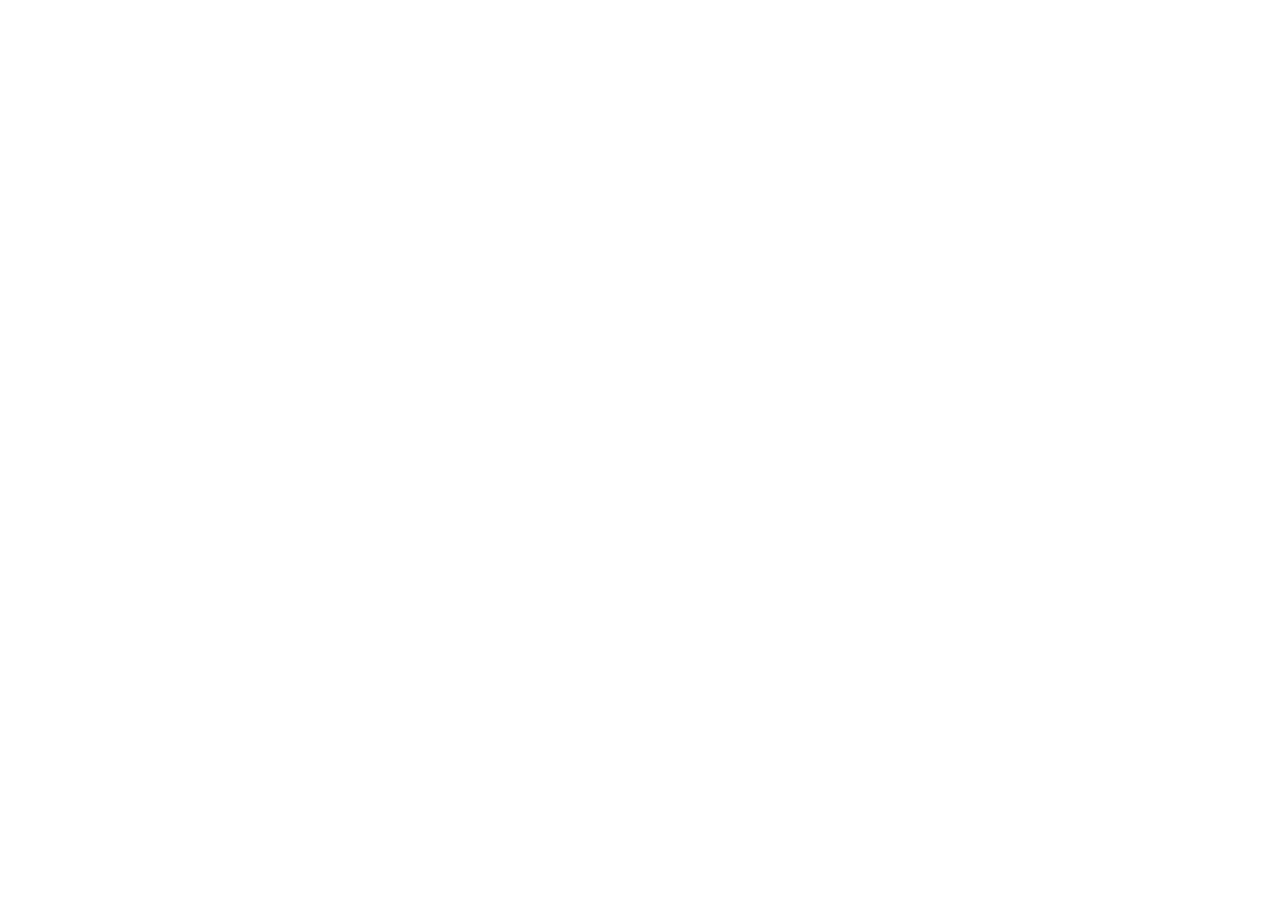
==== index.html @ 1da753c1 "Add files via upload" ====
<!doctype html>
<html lang="en">
  <head>
    <meta charset="UTF-8" />
    <meta name="viewport" content="width=device-width, initial-scale=1.0" />
    <title>joel.cafe - Construye Apps sin Código</title>
    <script type="module" crossorigin src="./assets/index-DD0P-Qin.js"></script>
    <link rel="stylesheet" crossorigin href="./assets/index-C_XDWUL4.css">
  </head>
  <body>
    <div id="root"></div>
  </body>
</html>
---- assets/index-C_XDWUL4.css ----
*,:before,:after{--tw-border-spacing-x: 0;--tw-border-spacing-y: 0;--tw-translate-x: 0;--tw-translate-y: 0;--tw-rotate: 0;--tw-skew-x: 0;--tw-skew-y: 0;--tw-scale-x: 1;--tw-scale-y: 1;--tw-pan-x: ;--tw-pan-y: ;--tw-pinch-zoom: ;--tw-scroll-snap-strictness: proximity;--tw-gradient-from-position: ;--tw-gradient-via-position: ;--tw-gradient-to-position: ;--tw-ordinal: ;--tw-slashed-zero: ;--tw-numeric-figure: ;--tw-numeric-spacing: ;--tw-numeric-fraction: ;--tw-ring-inset: ;--tw-ring-offset-width: 0px;--tw-ring-offset-color: #fff;--tw-ring-color: rgb(59 130 246 / .5);--tw-ring-offset-shadow: 0 0 #0000;--tw-ring-shadow: 0 0 #0000;--tw-shadow: 0 0 #0000;--tw-shadow-colored: 0 0 #0000;--tw-blur: ;--tw-brightness: ;--tw-contrast: ;--tw-grayscale: ;--tw-hue-rotate: ;--tw-invert: ;--tw-saturate: ;--tw-sepia: ;--tw-drop-shadow: ;--tw-backdrop-blur: ;--tw-backdrop-brightness: ;--tw-backdrop-contrast: ;--tw-backdrop-grayscale: ;--tw-backdrop-hue-rotate: ;--tw-backdrop-invert: ;--tw-backdrop-opacity: ;--tw-backdrop-saturate: ;--tw-backdrop-sepia: ;--tw-contain-size: ;--tw-contain-layout: ;--tw-contain-paint: ;--tw-contain-style: }::backdrop{--tw-border-spacing-x: 0;--tw-border-spacing-y: 0;--tw-translate-x: 0;--tw-translate-y: 0;--tw-rotate: 0;--tw-skew-x: 0;--tw-skew-y: 0;--tw-scale-x: 1;--tw-scale-y: 1;--tw-pan-x: ;--tw-pan-y: ;--tw-pinch-zoom: ;--tw-scroll-snap-strictness: proximity;--tw-gradient-from-position: ;--tw-gradient-via-position: ;--tw-gradient-to-position: ;--tw-ordinal: ;--tw-slashed-zero: ;--tw-numeric-figure: ;--tw-numeric-spacing: ;--tw-numeric-fraction: ;--tw-ring-inset: ;--tw-ring-offset-width: 0px;--tw-ring-offset-color: #fff;--tw-ring-color: rgb(59 130 246 / .5);--tw-ring-offset-shadow: 0 0 #0000;--tw-ring-shadow: 0 0 #0000;--tw-shadow: 0 0 #0000;--tw-shadow-colored: 0 0 #0000;--tw-blur: ;--tw-brightness: ;--tw-contrast: ;--tw-grayscale: ;--tw-hue-rotate: ;--tw-invert: ;--tw-saturate: ;--tw-sepia: ;--tw-drop-shadow: ;--tw-backdrop-blur: ;--tw-backdrop-brightness: ;--tw-backdrop-contrast: ;--tw-backdrop-grayscale: ;--tw-backdrop-hue-rotate: ;--tw-backdrop-invert: ;--tw-backdrop-opacity: ;--tw-backdrop-saturate: ;--tw-backdrop-sepia: ;--tw-contain-size: ;--tw-contain-layout: ;--tw-contain-paint: ;--tw-contain-style: }*,:before,:after{box-sizing:border-box;border-width:0;border-style:solid;border-color:#e5e7eb}:before,:after{--tw-content: ""}html,:host{line-height:1.5;-webkit-text-size-adjust:100%;-moz-tab-size:4;-o-tab-size:4;tab-size:4;font-family:ui-sans-serif,system-ui,sans-serif,"Apple Color Emoji","Segoe UI Emoji",Segoe UI Symbol,"Noto Color Emoji";font-feature-settings:normal;font-variation-settings:normal;-webkit-tap-highlight-color:transparent}body{margin:0;line-height:inherit}hr{height:0;color:inherit;border-top-width:1px}abbr:where([title]){-webkit-text-decoration:underline dotted;text-decoration:underline dotted}h1,h2,h3,h4,h5,h6{font-size:inherit;font-weight:inherit}a{color:inherit;text-decoration:inherit}b,strong{font-weight:bolder}code,kbd,samp,pre{font-family:ui-monospace,SFMono-Regular,Menlo,Monaco,Consolas,Liberation Mono,Courier New,monospace;font-feature-settings:normal;font-variation-settings:normal;font-size:1em}small{font-size:80%}sub,sup{font-size:75%;line-height:0;position:relative;vertical-align:baseline}sub{bottom:-.25em}sup{top:-.5em}table{text-indent:0;border-color:inherit;border-collapse:collapse}button,input,optgroup,select,textarea{font-family:inherit;font-feature-settings:inherit;font-variation-settings:inherit;font-size:100%;font-weight:inherit;line-height:inherit;letter-spacing:inherit;color:inherit;margin:0;padding:0}button,select{text-transform:none}button,input:where([type=button]),input:where([type=reset]),input:where([type=submit]){-webkit-appearance:button;background-color:transparent;background-image:none}:-moz-focusring{outline:auto}:-moz-ui-invalid{box-shadow:none}progress{vertical-align:baseline}::-webkit-inner-spin-button,::-webkit-outer-spin-button{height:auto}[type=search]{-webkit-appearance:textfield;outline-offset:-2px}::-webkit-search-decoration{-webkit-appearance:none}::-webkit-file-upload-button{-webkit-appearance:button;font:inherit}summary{display:list-item}blockquote,dl,dd,h1,h2,h3,h4,h5,h6,hr,figure,p,pre{margin:0}fieldset{margin:0;padding:0}legend{padding:0}ol,ul,menu{list-style:none;margin:0;padding:0}dialog{padding:0}textarea{resize:vertical}input::-moz-placeholder,textarea::-moz-placeholder{opacity:1;color:#9ca3af}input::placeholder,textarea::placeholder{opacity:1;color:#9ca3af}button,[role=button]{cursor:pointer}:disabled{cursor:default}img,svg,video,canvas,audio,iframe,embed,object{display:block;vertical-align:middle}img,video{max-width:100%;height:auto}[hidden]:where(:not([hidden=until-found])){display:none}:root{--background: 0 0% 100%;--foreground: 240 10% 3.9%;--card: 0 0% 100%;--card-foreground: 240 10% 3.9%;--popover: 0 0% 100%;--popover-foreground: 240 10% 3.9%;--primary: 240 5.9% 10%;--primary-foreground: 0 0% 98%;--secondary: 240 4.8% 95.9%;--secondary-foreground: 240 5.9% 10%;--muted: 240 4.8% 95.9%;--muted-foreground: 240 3.8% 46.1%;--accent: 240 4.8% 95.9%;--accent-foreground: 240 5.9% 10%;--destructive: 0 84.2% 60.2%;--destructive-foreground: 0 0% 98%;--border: 240 5.9% 90%;--input: 240 5.9% 90%;--ring: 240 5.9% 10%;--radius: .625rem;--sidebar-background: 0 0% 98%;--sidebar-foreground: 240 5.3% 26.1%;--sidebar-primary: 240 5.9% 10%;--sidebar-primary-foreground: 0 0% 98%;--sidebar-accent: 240 4.8% 95.9%;--sidebar-accent-foreground: 240 5.9% 10%;--sidebar-border: 220 13% 91%;--sidebar-ring: 217.2 91.2% 59.8%}.dark{--background: 240 10% 3.9%;--foreground: 0 0% 98%;--card: 240 10% 3.9%;--card-foreground: 0 0% 98%;--popover: 240 10% 3.9%;--popover-foreground: 0 0% 98%;--primary: 0 0% 98%;--primary-foreground: 240 5.9% 10%;--secondary: 240 3.7% 15.9%;--secondary-foreground: 0 0% 98%;--muted: 240 3.7% 15.9%;--muted-foreground: 240 5% 64.9%;--accent: 240 3.7% 15.9%;--accent-foreground: 0 0% 98%;--destructive: 0 62.8% 30.6%;--destructive-foreground: 0 0% 98%;--border: 240 3.7% 15.9%;--input: 240 3.7% 15.9%;--ring: 240 4.9% 83.9%;--sidebar-background: 240 5.9% 10%;--sidebar-foreground: 240 4.8% 95.9%;--sidebar-primary: 224.3 76.3% 48%;--sidebar-primary-foreground: 0 0% 100%;--sidebar-accent: 240 3.7% 15.9%;--sidebar-accent-foreground: 240 4.8% 95.9%;--sidebar-border: 240 3.7% 15.9%;--sidebar-ring: 217.2 91.2% 59.8%}*{border-color:hsl(var(--border))}body{background-color:hsl(var(--background));color:hsl(var(--foreground))}.sr-only{position:absolute;width:1px;height:1px;padding:0;margin:-1px;overflow:hidden;clip:rect(0,0,0,0);white-space:nowrap;border-width:0}.pointer-events-none{pointer-events:none}.visible{visibility:visible}.invisible{visibility:hidden}.fixed{position:fixed}.absolute{position:absolute}.relative{position:relative}.inset-0{inset:0}.inset-x-0{left:0;right:0}.inset-y-0{top:0;bottom:0}.-bottom-12{bottom:-3rem}.-left-12{left:-3rem}.-right-12{right:-3rem}.-top-12{top:-3rem}.-top-3{top:-.75rem}.bottom-0{bottom:0}.bottom-6{bottom:1.5rem}.left-0{left:0}.left-1\/2{left:50%}.left-2{left:.5rem}.left-\[50\%\]{left:50%}.right-0{right:0}.right-1{right:.25rem}.right-2{right:.5rem}.right-3{right:.75rem}.right-4{right:1rem}.right-6{right:1.5rem}.right-full{right:100%}.top-0{top:0}.top-1\.5{top:.375rem}.top-1\/2{top:50%}.top-3\.5{top:.875rem}.top-4{top:1rem}.top-\[1px\]{top:1px}.top-\[50\%\]{top:50%}.top-\[60\%\]{top:60%}.top-full{top:100%}.isolate{isolation:isolate}.z-10{z-index:10}.z-20{z-index:20}.z-50{z-index:50}.z-\[1\]{z-index:1}.order-first{order:-9999}.order-last{order:9999}.col-start-2{grid-column-start:2}.row-span-2{grid-row:span 2 / span 2}.row-start-1{grid-row-start:1}.\!m-0{margin:0!important}.-mx-1{margin-left:-.25rem;margin-right:-.25rem}.-my-2{margin-top:-.5rem;margin-bottom:-.5rem}.mx-2{margin-left:.5rem;margin-right:.5rem}.mx-3\.5{margin-left:.875rem;margin-right:.875rem}.mx-auto{margin-left:auto;margin-right:auto}.my-0{margin-top:0;margin-bottom:0}.my-0\.5{margin-top:.125rem;margin-bottom:.125rem}.my-1{margin-top:.25rem;margin-bottom:.25rem}.-ml-4{margin-left:-1rem}.-mt-4{margin-top:-1rem}.mb-1{margin-bottom:.25rem}.mb-10{margin-bottom:2.5rem}.mb-12{margin-bottom:3rem}.mb-16{margin-bottom:4rem}.mb-2{margin-bottom:.5rem}.mb-3{margin-bottom:.75rem}.mb-4{margin-bottom:1rem}.mb-6{margin-bottom:1.5rem}.ml-1{margin-left:.25rem}.ml-2{margin-left:.5rem}.ml-4{margin-left:1rem}.ml-auto{margin-left:auto}.mr-1{margin-right:.25rem}.mr-3{margin-right:.75rem}.mt-0\.5{margin-top:.125rem}.mt-1{margin-top:.25rem}.mt-1\.5{margin-top:.375rem}.mt-2{margin-top:.5rem}.mt-4{margin-top:1rem}.mt-auto{margin-top:auto}.line-clamp-1{overflow:hidden;display:-webkit-box;-webkit-box-orient:vertical;-webkit-line-clamp:1}.line-clamp-2{overflow:hidden;display:-webkit-box;-webkit-box-orient:vertical;-webkit-line-clamp:2}.block{display:block}.inline-block{display:inline-block}.inline{display:inline}.flex{display:flex}.inline-flex{display:inline-flex}.table{display:table}.table-caption{display:table-caption}.table-cell{display:table-cell}.table-row{display:table-row}.grid{display:grid}.hidden{display:none}.aspect-square{aspect-ratio:1 / 1}.aspect-video{aspect-ratio:16 / 9}.size-10{width:2.5rem;height:2.5rem}.size-2{width:.5rem;height:.5rem}.size-2\.5{width:.625rem;height:.625rem}.size-3{width:.75rem;height:.75rem}.size-3\.5{width:.875rem;height:.875rem}.size-4{width:1rem;height:1rem}.size-6{width:1.5rem;height:1.5rem}.size-7{width:1.75rem;height:1.75rem}.size-8{width:2rem;height:2rem}.size-9{width:2.25rem;height:2.25rem}.size-auto{width:auto;height:auto}.size-full{width:100%;height:100%}.h-1\.5{height:.375rem}.h-10{height:2.5rem}.h-11{height:2.75rem}.h-12{height:3rem}.h-14{height:3.5rem}.h-16{height:4rem}.h-2{height:.5rem}.h-2\.5{height:.625rem}.h-3\.5{height:.875rem}.h-4{height:1rem}.h-5{height:1.25rem}.h-6{height:1.5rem}.h-7{height:1.75rem}.h-8{height:2rem}.h-9{height:2.25rem}.h-\[1\.15rem\]{height:1.15rem}.h-\[calc\(100\%-1px\)\]{height:calc(100% - 1px)}.h-\[var\(--radix-navigation-menu-viewport-height\)\]{height:var(--radix-navigation-menu-viewport-height)}.h-\[var\(--radix-select-trigger-height\)\]{height:var(--radix-select-trigger-height)}.h-auto{height:auto}.h-full{height:100%}.h-px{height:1px}.h-svh{height:100svh}.max-h-\[300px\]{max-height:300px}.min-h-0{min-height:0px}.min-h-16{min-height:4rem}.min-h-4{min-height:1rem}.min-h-screen{min-height:100vh}.min-h-svh{min-height:100svh}.w-0{width:0px}.w-1{width:.25rem}.w-10{width:2.5rem}.w-12{width:3rem}.w-16{width:4rem}.w-2{width:.5rem}.w-2\.5{width:.625rem}.w-3{width:.75rem}.w-3\.5{width:.875rem}.w-3\/4{width:75%}.w-4{width:1rem}.w-5{width:1.25rem}.w-6{width:1.5rem}.w-64{width:16rem}.w-72{width:18rem}.w-8{width:2rem}.w-9{width:2.25rem}.w-\[100px\]{width:100px}.w-auto{width:auto}.w-fit{width:-moz-fit-content;width:fit-content}.w-full{width:100%}.w-max{width:-moz-max-content;width:max-content}.w-px{width:1px}.min-w-0{min-width:0px}.min-w-10{min-width:2.5rem}.min-w-5{min-width:1.25rem}.min-w-8{min-width:2rem}.min-w-9{min-width:2.25rem}.min-w-\[12rem\]{min-width:12rem}.min-w-\[8rem\]{min-width:8rem}.min-w-\[var\(--radix-select-trigger-width\)\]{min-width:var(--radix-select-trigger-width)}.max-w-2xl{max-width:42rem}.max-w-3xl{max-width:48rem}.max-w-4xl{max-width:56rem}.max-w-5xl{max-width:64rem}.max-w-6xl{max-width:72rem}.max-w-\[calc\(100\%-2rem\)\]{max-width:calc(100% - 2rem)}.max-w-max{max-width:-moz-max-content;max-width:max-content}.max-w-sm{max-width:24rem}.max-w-xl{max-width:36rem}.max-w-xs{max-width:20rem}.flex-1{flex:1 1 0%}.shrink-0{flex-shrink:0}.grow{flex-grow:1}.grow-0{flex-grow:0}.basis-full{flex-basis:100%}.caption-bottom{caption-side:bottom}.border-collapse{border-collapse:collapse}.-translate-x-1\/2{--tw-translate-x: -50%;transform:translate(var(--tw-translate-x),var(--tw-translate-y)) rotate(var(--tw-rotate)) skew(var(--tw-skew-x)) skewY(var(--tw-skew-y)) scaleX(var(--tw-scale-x)) scaleY(var(--tw-scale-y))}.-translate-x-px{--tw-translate-x: -1px;transform:translate(var(--tw-translate-x),var(--tw-translate-y)) rotate(var(--tw-rotate)) skew(var(--tw-skew-x)) skewY(var(--tw-skew-y)) scaleX(var(--tw-scale-x)) scaleY(var(--tw-scale-y))}.-translate-y-1\/2{--tw-translate-y: -50%;transform:translate(var(--tw-translate-x),var(--tw-translate-y)) rotate(var(--tw-rotate)) skew(var(--tw-skew-x)) skewY(var(--tw-skew-y)) scaleX(var(--tw-scale-x)) scaleY(var(--tw-scale-y))}.translate-x-\[-50\%\]{--tw-translate-x: -50%;transform:translate(var(--tw-translate-x),var(--tw-translate-y)) rotate(var(--tw-rotate)) skew(var(--tw-skew-x)) skewY(var(--tw-skew-y)) scaleX(var(--tw-scale-x)) scaleY(var(--tw-scale-y))}.translate-x-px{--tw-translate-x: 1px;transform:translate(var(--tw-translate-x),var(--tw-translate-y)) rotate(var(--tw-rotate)) skew(var(--tw-skew-x)) skewY(var(--tw-skew-y)) scaleX(var(--tw-scale-x)) scaleY(var(--tw-scale-y))}.translate-y-0\.5{--tw-translate-y: .125rem;transform:translate(var(--tw-translate-x),var(--tw-translate-y)) rotate(var(--tw-rotate)) skew(var(--tw-skew-x)) skewY(var(--tw-skew-y)) scaleX(var(--tw-scale-x)) scaleY(var(--tw-scale-y))}.translate-y-\[-50\%\]{--tw-translate-y: -50%;transform:translate(var(--tw-translate-x),var(--tw-translate-y)) rotate(var(--tw-rotate)) skew(var(--tw-skew-x)) skewY(var(--tw-skew-y)) scaleX(var(--tw-scale-x)) scaleY(var(--tw-scale-y))}.translate-y-\[calc\(-50\%_-_2px\)\]{--tw-translate-y: calc(-50% - 2px) ;transform:translate(var(--tw-translate-x),var(--tw-translate-y)) rotate(var(--tw-rotate)) skew(var(--tw-skew-x)) skewY(var(--tw-skew-y)) scaleX(var(--tw-scale-x)) scaleY(var(--tw-scale-y))}.rotate-45{--tw-rotate: 45deg;transform:translate(var(--tw-translate-x),var(--tw-translate-y)) rotate(var(--tw-rotate)) skew(var(--tw-skew-x)) skewY(var(--tw-skew-y)) scaleX(var(--tw-scale-x)) scaleY(var(--tw-scale-y))}.rotate-90{--tw-rotate: 90deg;transform:translate(var(--tw-translate-x),var(--tw-translate-y)) rotate(var(--tw-rotate)) skew(var(--tw-skew-x)) skewY(var(--tw-skew-y)) scaleX(var(--tw-scale-x)) scaleY(var(--tw-scale-y))}.transform{transform:translate(var(--tw-translate-x),var(--tw-translate-y)) rotate(var(--tw-rotate)) skew(var(--tw-skew-x)) skewY(var(--tw-skew-y)) scaleX(var(--tw-scale-x)) scaleY(var(--tw-scale-y))}@keyframes caret-blink{0%,70%,to{opacity:1}20%,50%{opacity:0}}.animate-caret-blink{animation:caret-blink 1.25s ease-out infinite}@keyframes pulse{50%{opacity:.5}}.animate-pulse{animation:pulse 2s cubic-bezier(.4,0,.6,1) infinite}@keyframes spin{to{transform:rotate(360deg)}}.animate-spin{animation:spin 1s linear infinite}.cursor-default{cursor:default}.cursor-text{cursor:text}.touch-none{touch-action:none}.select-none{-webkit-user-select:none;-moz-user-select:none;user-select:none}.resize-none{resize:none}.scroll-my-1{scroll-margin-top:.25rem;scroll-margin-bottom:.25rem}.scroll-py-1{scroll-padding-top:.25rem;scroll-padding-bottom:.25rem}.list-disc{list-style-type:disc}.list-none{list-style-type:none}.auto-rows-min{grid-auto-rows:min-content}.grid-cols-2{grid-template-columns:repeat(2,minmax(0,1fr))}.grid-cols-\[0_1fr\]{grid-template-columns:0 1fr}.grid-rows-\[auto_auto\]{grid-template-rows:auto auto}.flex-row{flex-direction:row}.flex-col{flex-direction:column}.flex-col-reverse{flex-direction:column-reverse}.flex-wrap{flex-wrap:wrap}.place-content-center{place-content:center}.items-start{align-items:flex-start}.items-end{align-items:flex-end}.items-center{align-items:center}.items-baseline{align-items:baseline}.items-stretch{align-items:stretch}.justify-start{justify-content:flex-start}.justify-center{justify-content:center}.justify-between{justify-content:space-between}.justify-items-start{justify-items:start}.gap-0\.5{gap:.125rem}.gap-1{gap:.25rem}.gap-1\.5{gap:.375rem}.gap-10{gap:2.5rem}.gap-12{gap:3rem}.gap-2{gap:.5rem}.gap-2\.5{gap:.625rem}.gap-3{gap:.75rem}.gap-4{gap:1rem}.gap-5{gap:1.25rem}.gap-6{gap:1.5rem}.gap-7{gap:1.75rem}.gap-8{gap:2rem}.gap-\[--spacing\(var\(--gap\)\)\]{gap:var(--spacing(var(--gap)))}.gap-y-0\.5{row-gap:.125rem}.space-y-2>:not([hidden])~:not([hidden]){--tw-space-y-reverse: 0;margin-top:calc(.5rem * calc(1 - var(--tw-space-y-reverse)));margin-bottom:calc(.5rem * var(--tw-space-y-reverse))}.space-y-2\.5>:not([hidden])~:not([hidden]){--tw-space-y-reverse: 0;margin-top:calc(.625rem * calc(1 - var(--tw-space-y-reverse)));margin-bottom:calc(.625rem * var(--tw-space-y-reverse))}.space-y-3>:not([hidden])~:not([hidden]){--tw-space-y-reverse: 0;margin-top:calc(.75rem * calc(1 - var(--tw-space-y-reverse)));margin-bottom:calc(.75rem * var(--tw-space-y-reverse))}.space-y-4>:not([hidden])~:not([hidden]){--tw-space-y-reverse: 0;margin-top:calc(1rem * calc(1 - var(--tw-space-y-reverse)));margin-bottom:calc(1rem * var(--tw-space-y-reverse))}.space-y-5>:not([hidden])~:not([hidden]){--tw-space-y-reverse: 0;margin-top:calc(1.25rem * calc(1 - var(--tw-space-y-reverse)));margin-bottom:calc(1.25rem * var(--tw-space-y-reverse))}.space-y-8>:not([hidden])~:not([hidden]){--tw-space-y-reverse: 0;margin-top:calc(2rem * calc(1 - var(--tw-space-y-reverse)));margin-bottom:calc(2rem * var(--tw-space-y-reverse))}.self-start{align-self:flex-start}.self-stretch{align-self:stretch}.justify-self-end{justify-self:end}.overflow-auto{overflow:auto}.overflow-hidden{overflow:hidden}.overflow-x-auto{overflow-x:auto}.overflow-y-auto{overflow-y:auto}.overflow-x-hidden{overflow-x:hidden}.whitespace-nowrap{white-space:nowrap}.text-balance{text-wrap:balance}.break-words{overflow-wrap:break-word}.rounded-2xl{border-radius:1rem}.rounded-3xl{border-radius:1.5rem}.rounded-\[2px\]{border-radius:2px}.rounded-\[4px\]{border-radius:4px}.rounded-\[calc\(var\(--radius\)-5px\)\]{border-radius:calc(var(--radius) - 5px)}.rounded-\[inherit\]{border-radius:inherit}.rounded-full{border-radius:9999px}.rounded-lg{border-radius:var(--radius)}.rounded-md{border-radius:calc(var(--radius) - 2px)}.rounded-none{border-radius:0}.rounded-sm{border-radius:calc(var(--radius) - 4px)}.rounded-xl{border-radius:calc(var(--radius) + 4px)}.rounded-xs{border-radius:calc(var(--radius) - 6px)}.rounded-l-md{border-top-left-radius:calc(var(--radius) - 2px);border-bottom-left-radius:calc(var(--radius) - 2px)}.rounded-r-md{border-top-right-radius:calc(var(--radius) - 2px);border-bottom-right-radius:calc(var(--radius) - 2px)}.rounded-tl-sm{border-top-left-radius:calc(var(--radius) - 4px)}.border{border-width:1px}.border-0{border-width:0px}.border-2{border-width:2px}.border-\[1\.5px\]{border-width:1.5px}.border-y{border-top-width:1px;border-bottom-width:1px}.border-b{border-bottom-width:1px}.border-l{border-left-width:1px}.border-r{border-right-width:1px}.border-t{border-top-width:1px}.border-dashed{border-style:dashed}.border-\[\#2E7D32\]\/20{border-color:#2e7d3233}.border-\[\#C8E6C9\]{--tw-border-opacity: 1;border-color:rgb(200 230 201 / var(--tw-border-opacity, 1))}.border-\[\#D4910C\]\/30{border-color:#d4910c4d}.border-\[\#E8D5C1\]{--tw-border-opacity: 1;border-color:rgb(232 213 193 / var(--tw-border-opacity, 1))}.border-\[\#FFCDD2\]{--tw-border-opacity: 1;border-color:rgb(255 205 210 / var(--tw-border-opacity, 1))}.border-border{border-color:hsl(var(--border))}.border-border\/50{border-color:hsl(var(--border) / .5)}.border-input{border-color:hsl(var(--input))}.border-primary{border-color:hsl(var(--primary))}.border-sidebar-border{border-color:hsl(var(--sidebar-border))}.border-transparent{border-color:transparent}.border-white\/10{border-color:#ffffff1a}.border-white\/20{border-color:#fff3}.border-white\/40{border-color:#fff6}.border-l-transparent{border-left-color:transparent}.border-t-transparent{border-top-color:transparent}.bg-\[\#25D366\]{--tw-bg-opacity: 1;background-color:rgb(37 211 102 / var(--tw-bg-opacity, 1))}.bg-\[\#3D2B1F\]{--tw-bg-opacity: 1;background-color:rgb(61 43 31 / var(--tw-bg-opacity, 1))}.bg-\[\#D4910C\]{--tw-bg-opacity: 1;background-color:rgb(212 145 12 / var(--tw-bg-opacity, 1))}.bg-\[\#E8F5E9\]{--tw-bg-opacity: 1;background-color:rgb(232 245 233 / var(--tw-bg-opacity, 1))}.bg-\[\#F5E6D0\]{--tw-bg-opacity: 1;background-color:rgb(245 230 208 / var(--tw-bg-opacity, 1))}.bg-\[\#FFEBEE\]{--tw-bg-opacity: 1;background-color:rgb(255 235 238 / var(--tw-bg-opacity, 1))}.bg-\[\#FFF8F0\]{--tw-bg-opacity: 1;background-color:rgb(255 248 240 / var(--tw-bg-opacity, 1))}.bg-\[\#FFF8F0\]\/95{background-color:#fff8f0f2}.bg-accent{background-color:hsl(var(--accent))}.bg-amber-400{--tw-bg-opacity: 1;background-color:rgb(251 191 36 / var(--tw-bg-opacity, 1))}.bg-amber-400\/20{background-color:#fbbf2433}.bg-background{background-color:hsl(var(--background))}.bg-black\/50{background-color:#00000080}.bg-border{background-color:hsl(var(--border))}.bg-card{background-color:hsl(var(--card))}.bg-destructive{--tw-bg-opacity: 1;background-color:hsl(var(--destructive) / var(--tw-bg-opacity, 1))}.bg-foreground{background-color:hsl(var(--foreground))}.bg-input{background-color:hsl(var(--input))}.bg-muted{background-color:hsl(var(--muted))}.bg-muted\/50{background-color:hsl(var(--muted) / .5)}.bg-popover{background-color:hsl(var(--popover))}.bg-primary{background-color:hsl(var(--primary))}.bg-primary\/20{background-color:hsl(var(--primary) / .2)}.bg-secondary{background-color:hsl(var(--secondary))}.bg-sidebar{background-color:hsl(var(--sidebar-background))}.bg-sidebar-border{background-color:hsl(var(--sidebar-border))}.bg-transparent{background-color:transparent}.bg-white{--tw-bg-opacity: 1;background-color:rgb(255 255 255 / var(--tw-bg-opacity, 1))}.bg-white\/10{background-color:#ffffff1a}.bg-white\/15{background-color:#ffffff26}.bg-gradient-to-r{background-image:linear-gradient(to right,var(--tw-gradient-stops))}.from-\[\#3D2B1F\]\/95{--tw-gradient-from: rgb(61 43 31 / .95) var(--tw-gradient-from-position);--tw-gradient-to: rgb(61 43 31 / 0) var(--tw-gradient-to-position);--tw-gradient-stops: var(--tw-gradient-from), var(--tw-gradient-to)}.via-\[\#6B4423\]\/80{--tw-gradient-to: rgb(107 68 35 / 0) var(--tw-gradient-to-position);--tw-gradient-stops: var(--tw-gradient-from), rgb(107 68 35 / .8) var(--tw-gradient-via-position), var(--tw-gradient-to)}.via-\[\#6B4423\]\/90{--tw-gradient-to: rgb(107 68 35 / 0) var(--tw-gradient-to-position);--tw-gradient-stops: var(--tw-gradient-from), rgb(107 68 35 / .9) var(--tw-gradient-via-position), var(--tw-gradient-to)}.to-\[\#3D2B1F\]\/65{--tw-gradient-to: rgb(61 43 31 / .65) var(--tw-gradient-to-position)}.to-\[\#3D2B1F\]\/85{--tw-gradient-to: rgb(61 43 31 / .85) var(--tw-gradient-to-position)}.fill-current{fill:currentColor}.fill-foreground{fill:hsl(var(--foreground))}.fill-primary{fill:hsl(var(--primary))}.object-cover{-o-object-fit:cover;object-fit:cover}.p-0{padding:0}.p-1{padding:.25rem}.p-2{padding:.5rem}.p-3{padding:.75rem}.p-4{padding:1rem}.p-5{padding:1.25rem}.p-6{padding:1.5rem}.p-8{padding:2rem}.p-\[3px\]{padding:3px}.p-px{padding:1px}.px-1{padding-left:.25rem;padding-right:.25rem}.px-1\.5{padding-left:.375rem;padding-right:.375rem}.px-10{padding-left:2.5rem;padding-right:2.5rem}.px-2{padding-left:.5rem;padding-right:.5rem}.px-2\.5{padding-left:.625rem;padding-right:.625rem}.px-3{padding-left:.75rem;padding-right:.75rem}.px-4{padding-left:1rem;padding-right:1rem}.px-5{padding-left:1.25rem;padding-right:1.25rem}.px-6{padding-left:1.5rem;padding-right:1.5rem}.px-8{padding-left:2rem;padding-right:2rem}.py-0\.5{padding-top:.125rem;padding-bottom:.125rem}.py-1{padding-top:.25rem;padding-bottom:.25rem}.py-1\.5{padding-top:.375rem;padding-bottom:.375rem}.py-12{padding-top:3rem;padding-bottom:3rem}.py-2{padding-top:.5rem;padding-bottom:.5rem}.py-20{padding-top:5rem;padding-bottom:5rem}.py-24{padding-top:6rem;padding-bottom:6rem}.py-3{padding-top:.75rem;padding-bottom:.75rem}.py-4{padding-top:1rem;padding-bottom:1rem}.py-6{padding-top:1.5rem;padding-bottom:1.5rem}.pb-3{padding-bottom:.75rem}.pb-4{padding-bottom:1rem}.pl-2{padding-left:.5rem}.pl-3{padding-left:.75rem}.pl-4{padding-left:1rem}.pl-8{padding-left:2rem}.pr-1{padding-right:.25rem}.pr-2{padding-right:.5rem}.pr-2\.5{padding-right:.625rem}.pr-3{padding-right:.75rem}.pr-8{padding-right:2rem}.pt-0{padding-top:0}.pt-16{padding-top:4rem}.pt-2{padding-top:.5rem}.pt-3{padding-top:.75rem}.pt-4{padding-top:1rem}.pt-6{padding-top:1.5rem}.pt-8{padding-top:2rem}.text-left{text-align:left}.text-center{text-align:center}.align-middle{vertical-align:middle}.font-mono{font-family:ui-monospace,SFMono-Regular,Menlo,Monaco,Consolas,Liberation Mono,Courier New,monospace}.font-sans{font-family:ui-sans-serif,system-ui,sans-serif,"Apple Color Emoji","Segoe UI Emoji",Segoe UI Symbol,"Noto Color Emoji"}.text-2xl{font-size:1.5rem;line-height:2rem}.text-3xl{font-size:1.875rem;line-height:2.25rem}.text-4xl{font-size:2.25rem;line-height:2.5rem}.text-\[0\.8rem\]{font-size:.8rem}.text-base{font-size:1rem;line-height:1.5rem}.text-lg{font-size:1.125rem;line-height:1.75rem}.text-sm{font-size:.875rem;line-height:1.25rem}.text-sm\/relaxed{font-size:.875rem;line-height:1.625}.text-xl{font-size:1.25rem;line-height:1.75rem}.text-xs{font-size:.75rem;line-height:1rem}.font-bold{font-weight:700}.font-extrabold{font-weight:800}.font-medium{font-weight:500}.font-normal{font-weight:400}.font-semibold{font-weight:600}.italic{font-style:italic}.tabular-nums{--tw-numeric-spacing: tabular-nums;font-variant-numeric:var(--tw-ordinal) var(--tw-slashed-zero) var(--tw-numeric-figure) var(--tw-numeric-spacing) var(--tw-numeric-fraction)}.leading-none{line-height:1}.leading-normal{line-height:1.5}.leading-relaxed{line-height:1.625}.leading-snug{line-height:1.375}.leading-tight{line-height:1.25}.tracking-tight{letter-spacing:-.025em}.tracking-widest{letter-spacing:.1em}.text-\[\#2E7D32\]{--tw-text-opacity: 1;color:rgb(46 125 50 / var(--tw-text-opacity, 1))}.text-\[\#3D2B1F\]{--tw-text-opacity: 1;color:rgb(61 43 31 / var(--tw-text-opacity, 1))}.text-\[\#6B4423\]{--tw-text-opacity: 1;color:rgb(107 68 35 / var(--tw-text-opacity, 1))}.text-\[\#8B7355\]{--tw-text-opacity: 1;color:rgb(139 115 85 / var(--tw-text-opacity, 1))}.text-\[\#C62828\]{--tw-text-opacity: 1;color:rgb(198 40 40 / var(--tw-text-opacity, 1))}.text-\[\#D4910C\]{--tw-text-opacity: 1;color:rgb(212 145 12 / var(--tw-text-opacity, 1))}.text-\[\#E8D5C1\]{--tw-text-opacity: 1;color:rgb(232 213 193 / var(--tw-text-opacity, 1))}.text-\[\#EF9A9A\]{--tw-text-opacity: 1;color:rgb(239 154 154 / var(--tw-text-opacity, 1))}.text-\[\#FFB84D\]{--tw-text-opacity: 1;color:rgb(255 184 77 / var(--tw-text-opacity, 1))}.text-accent-foreground{color:hsl(var(--accent-foreground))}.text-amber-200{--tw-text-opacity: 1;color:rgb(253 230 138 / var(--tw-text-opacity, 1))}.text-amber-300{--tw-text-opacity: 1;color:rgb(252 211 77 / var(--tw-text-opacity, 1))}.text-amber-400{--tw-text-opacity: 1;color:rgb(251 191 36 / var(--tw-text-opacity, 1))}.text-background{color:hsl(var(--background))}.text-card-foreground{color:hsl(var(--card-foreground))}.text-current{color:currentColor}.text-destructive{--tw-text-opacity: 1;color:hsl(var(--destructive) / var(--tw-text-opacity, 1))}.text-foreground{color:hsl(var(--foreground))}.text-muted-foreground{color:hsl(var(--muted-foreground))}.text-popover-foreground{color:hsl(var(--popover-foreground))}.text-primary{color:hsl(var(--primary))}.text-primary-foreground{color:hsl(var(--primary-foreground))}.text-secondary-foreground{color:hsl(var(--secondary-foreground))}.text-sidebar-foreground{color:hsl(var(--sidebar-foreground))}.text-sidebar-foreground\/70{color:hsl(var(--sidebar-foreground) / .7)}.text-white{--tw-text-opacity: 1;color:rgb(255 255 255 / var(--tw-text-opacity, 1))}.underline-offset-4{text-underline-offset:4px}.opacity-0{opacity:0}.opacity-50{opacity:.5}.opacity-70{opacity:.7}.shadow{--tw-shadow: 0 1px 3px 0 rgb(0 0 0 / .1), 0 1px 2px -1px rgb(0 0 0 / .1);--tw-shadow-colored: 0 1px 3px 0 var(--tw-shadow-color), 0 1px 2px -1px var(--tw-shadow-color);box-shadow:var(--tw-ring-offset-shadow, 0 0 #0000),var(--tw-ring-shadow, 0 0 #0000),var(--tw-shadow)}.shadow-2xl{--tw-shadow: 0 25px 50px -12px rgb(0 0 0 / .25);--tw-shadow-colored: 0 25px 50px -12px var(--tw-shadow-color);box-shadow:var(--tw-ring-offset-shadow, 0 0 #0000),var(--tw-ring-shadow, 0 0 #0000),var(--tw-shadow)}.shadow-\[0_0_0_1px_hsl\(var\(--sidebar-border\)\)\]{--tw-shadow: 0 0 0 1px hsl(var(--sidebar-border));--tw-shadow-colored: 0 0 0 1px var(--tw-shadow-color);box-shadow:var(--tw-ring-offset-shadow, 0 0 #0000),var(--tw-ring-shadow, 0 0 #0000),var(--tw-shadow)}.shadow-lg{--tw-shadow: 0 10px 15px -3px rgb(0 0 0 / .1), 0 4px 6px -4px rgb(0 0 0 / .1);--tw-shadow-colored: 0 10px 15px -3px var(--tw-shadow-color), 0 4px 6px -4px var(--tw-shadow-color);box-shadow:var(--tw-ring-offset-shadow, 0 0 #0000),var(--tw-ring-shadow, 0 0 #0000),var(--tw-shadow)}.shadow-md{--tw-shadow: 0 4px 6px -1px rgb(0 0 0 / .1), 0 2px 4px -2px rgb(0 0 0 / .1);--tw-shadow-colored: 0 4px 6px -1px var(--tw-shadow-color), 0 2px 4px -2px var(--tw-shadow-color);box-shadow:var(--tw-ring-offset-shadow, 0 0 #0000),var(--tw-ring-shadow, 0 0 #0000),var(--tw-shadow)}.shadow-none{--tw-shadow: 0 0 #0000;--tw-shadow-colored: 0 0 #0000;box-shadow:var(--tw-ring-offset-shadow, 0 0 #0000),var(--tw-ring-shadow, 0 0 #0000),var(--tw-shadow)}.shadow-sm{--tw-shadow: 0 1px 2px 0 rgb(0 0 0 / .05);--tw-shadow-colored: 0 1px 2px 0 var(--tw-shadow-color);box-shadow:var(--tw-ring-offset-shadow, 0 0 #0000),var(--tw-ring-shadow, 0 0 #0000),var(--tw-shadow)}.shadow-xl{--tw-shadow: 0 20px 25px -5px rgb(0 0 0 / .1), 0 8px 10px -6px rgb(0 0 0 / .1);--tw-shadow-colored: 0 20px 25px -5px var(--tw-shadow-color), 0 8px 10px -6px var(--tw-shadow-color);box-shadow:var(--tw-ring-offset-shadow, 0 0 #0000),var(--tw-ring-shadow, 0 0 #0000),var(--tw-shadow)}.shadow-xs{--tw-shadow: 0 1px 2px 0 rgb(0 0 0 / .05);--tw-shadow-colored: 0 1px 2px 0 var(--tw-shadow-color);box-shadow:var(--tw-ring-offset-shadow, 0 0 #0000),var(--tw-ring-shadow, 0 0 #0000),var(--tw-shadow)}.outline-none{outline:2px solid transparent;outline-offset:2px}.outline{outline-style:solid}.ring-0{--tw-ring-offset-shadow: var(--tw-ring-inset) 0 0 0 var(--tw-ring-offset-width) var(--tw-ring-offset-color);--tw-ring-shadow: var(--tw-ring-inset) 0 0 0 calc(0px + var(--tw-ring-offset-width)) var(--tw-ring-color);box-shadow:var(--tw-ring-offset-shadow),var(--tw-ring-shadow),var(--tw-shadow, 0 0 #0000)}.ring-2{--tw-ring-offset-shadow: var(--tw-ring-inset) 0 0 0 var(--tw-ring-offset-width) var(--tw-ring-offset-color);--tw-ring-shadow: var(--tw-ring-inset) 0 0 0 calc(2px + var(--tw-ring-offset-width)) var(--tw-ring-color);box-shadow:var(--tw-ring-offset-shadow),var(--tw-ring-shadow),var(--tw-shadow, 0 0 #0000)}.ring-\[\#D4910C\]{--tw-ring-opacity: 1;--tw-ring-color: rgb(212 145 12 / var(--tw-ring-opacity, 1))}.ring-ring\/50{--tw-ring-color: hsl(var(--ring) / .5)}.ring-sidebar-ring{--tw-ring-color: hsl(var(--sidebar-ring))}.ring-offset-background{--tw-ring-offset-color: hsl(var(--background))}.blur-3xl{--tw-blur: blur(64px);filter:var(--tw-blur) var(--tw-brightness) var(--tw-contrast) var(--tw-grayscale) var(--tw-hue-rotate) var(--tw-invert) var(--tw-saturate) var(--tw-sepia) var(--tw-drop-shadow)}.filter{filter:var(--tw-blur) var(--tw-brightness) var(--tw-contrast) var(--tw-grayscale) var(--tw-hue-rotate) var(--tw-invert) var(--tw-saturate) var(--tw-sepia) var(--tw-drop-shadow)}.backdrop-blur-sm{--tw-backdrop-blur: blur(4px);-webkit-backdrop-filter:var(--tw-backdrop-blur) var(--tw-backdrop-brightness) var(--tw-backdrop-contrast) var(--tw-backdrop-grayscale) var(--tw-backdrop-hue-rotate) var(--tw-backdrop-invert) var(--tw-backdrop-opacity) var(--tw-backdrop-saturate) var(--tw-backdrop-sepia);backdrop-filter:var(--tw-backdrop-blur) var(--tw-backdrop-brightness) var(--tw-backdrop-contrast) var(--tw-backdrop-grayscale) var(--tw-backdrop-hue-rotate) var(--tw-backdrop-invert) var(--tw-backdrop-opacity) var(--tw-backdrop-saturate) var(--tw-backdrop-sepia)}.backdrop-blur-xl{--tw-backdrop-blur: blur(24px);-webkit-backdrop-filter:var(--tw-backdrop-blur) var(--tw-backdrop-brightness) var(--tw-backdrop-contrast) var(--tw-backdrop-grayscale) var(--tw-backdrop-hue-rotate) var(--tw-backdrop-invert) var(--tw-backdrop-opacity) var(--tw-backdrop-saturate) var(--tw-backdrop-sepia);backdrop-filter:var(--tw-backdrop-blur) var(--tw-backdrop-brightness) var(--tw-backdrop-contrast) var(--tw-backdrop-grayscale) var(--tw-backdrop-hue-rotate) var(--tw-backdrop-invert) var(--tw-backdrop-opacity) var(--tw-backdrop-saturate) var(--tw-backdrop-sepia)}.transition{transition-property:color,background-color,border-color,text-decoration-color,fill,stroke,opacity,box-shadow,transform,filter,backdrop-filter;transition-timing-function:cubic-bezier(.4,0,.2,1);transition-duration:.15s}.transition-\[color\,box-shadow\]{transition-property:color,box-shadow;transition-timing-function:cubic-bezier(.4,0,.2,1);transition-duration:.15s}.transition-\[left\,right\,width\]{transition-property:left,right,width;transition-timing-function:cubic-bezier(.4,0,.2,1);transition-duration:.15s}.transition-\[margin\,opacity\]{transition-property:margin,opacity;transition-timing-function:cubic-bezier(.4,0,.2,1);transition-duration:.15s}.transition-\[width\,height\,padding\]{transition-property:width,height,padding;transition-timing-function:cubic-bezier(.4,0,.2,1);transition-duration:.15s}.transition-\[width\]{transition-property:width;transition-timing-function:cubic-bezier(.4,0,.2,1);transition-duration:.15s}.transition-all{transition-property:all;transition-timing-function:cubic-bezier(.4,0,.2,1);transition-duration:.15s}.transition-colors{transition-property:color,background-color,border-color,text-decoration-color,fill,stroke;transition-timing-function:cubic-bezier(.4,0,.2,1);transition-duration:.15s}.transition-none{transition-property:none}.transition-opacity{transition-property:opacity;transition-timing-function:cubic-bezier(.4,0,.2,1);transition-duration:.15s}.transition-shadow{transition-property:box-shadow;transition-timing-function:cubic-bezier(.4,0,.2,1);transition-duration:.15s}.transition-transform{transition-property:transform;transition-timing-function:cubic-bezier(.4,0,.2,1);transition-duration:.15s}.duration-100{transition-duration:.1s}.duration-1000{transition-duration:1s}.duration-200{transition-duration:.2s}.duration-300{transition-duration:.3s}.duration-500{transition-duration:.5s}.ease-in-out{transition-timing-function:cubic-bezier(.4,0,.2,1)}.ease-linear{transition-timing-function:linear}@keyframes enter{0%{opacity:var(--tw-enter-opacity, 1);transform:translate3d(var(--tw-enter-translate-x, 0),var(--tw-enter-translate-y, 0),0) scale3d(var(--tw-enter-scale, 1),var(--tw-enter-scale, 1),var(--tw-enter-scale, 1)) rotate(var(--tw-enter-rotate, 0))}}@keyframes exit{to{opacity:var(--tw-exit-opacity, 1);transform:translate3d(var(--tw-exit-translate-x, 0),var(--tw-exit-translate-y, 0),0) scale3d(var(--tw-exit-scale, 1),var(--tw-exit-scale, 1),var(--tw-exit-scale, 1)) rotate(var(--tw-exit-rotate, 0))}}.animate-in{animation-name:enter;animation-duration:.15s;--tw-enter-opacity: initial;--tw-enter-scale: initial;--tw-enter-rotate: initial;--tw-enter-translate-x: initial;--tw-enter-translate-y: initial}.fade-in-0{--tw-enter-opacity: 0}.zoom-in-95{--tw-enter-scale: .95}.duration-100{animation-duration:.1s}.duration-1000{animation-duration:1s}.duration-200{animation-duration:.2s}.duration-300{animation-duration:.3s}.duration-500{animation-duration:.5s}.ease-in-out{animation-timing-function:cubic-bezier(.4,0,.2,1)}.ease-linear{animation-timing-function:linear}.\[--cell-size\:--spacing\(8\)\]{--cell-size: var(--spacing(8))}.selection\:bg-primary *::-moz-selection{background-color:hsl(var(--primary))}.selection\:bg-primary *::selection{background-color:hsl(var(--primary))}.selection\:text-primary-foreground *::-moz-selection{color:hsl(var(--primary-foreground))}.selection\:text-primary-foreground *::selection{color:hsl(var(--primary-foreground))}.selection\:bg-primary::-moz-selection{background-color:hsl(var(--primary))}.selection\:bg-primary::selection{background-color:hsl(var(--primary))}.selection\:text-primary-foreground::-moz-selection{color:hsl(var(--primary-foreground))}.selection\:text-primary-foreground::selection{color:hsl(var(--primary-foreground))}.file\:inline-flex::file-selector-button{display:inline-flex}.file\:h-7::file-selector-button{height:1.75rem}.file\:border-0::file-selector-button{border-width:0px}.file\:bg-transparent::file-selector-button{background-color:transparent}.file\:text-sm::file-selector-button{font-size:.875rem;line-height:1.25rem}.file\:font-medium::file-selector-button{font-weight:500}.file\:text-foreground::file-selector-button{color:hsl(var(--foreground))}.placeholder\:text-muted-foreground::-moz-placeholder{color:hsl(var(--muted-foreground))}.placeholder\:text-muted-foreground::placeholder{color:hsl(var(--muted-foreground))}.after\:absolute:after{content:var(--tw-content);position:absolute}.after\:-inset-2:after{content:var(--tw-content);inset:-.5rem}.after\:inset-y-0:after{content:var(--tw-content);top:0;bottom:0}.after\:left-1\/2:after{content:var(--tw-content);left:50%}.after\:w-1:after{content:var(--tw-content);width:.25rem}.after\:w-\[2px\]:after{content:var(--tw-content);width:2px}.after\:-translate-x-1\/2:after{content:var(--tw-content);--tw-translate-x: -50%;transform:translate(var(--tw-translate-x),var(--tw-translate-y)) rotate(var(--tw-rotate)) skew(var(--tw-skew-x)) skewY(var(--tw-skew-y)) scaleX(var(--tw-scale-x)) scaleY(var(--tw-scale-y))}.first\:rounded-l-md:first-child{border-top-left-radius:calc(var(--radius) - 2px);border-bottom-left-radius:calc(var(--radius) - 2px)}.first\:border-l:first-child{border-left-width:1px}.last\:mt-0:last-child{margin-top:0}.last\:rounded-r-md:last-child{border-top-right-radius:calc(var(--radius) - 2px);border-bottom-right-radius:calc(var(--radius) - 2px)}.last\:border-b-0:last-child{border-bottom-width:0px}.hover\:-translate-y-1:hover{--tw-translate-y: -.25rem;transform:translate(var(--tw-translate-x),var(--tw-translate-y)) rotate(var(--tw-rotate)) skew(var(--tw-skew-x)) skewY(var(--tw-skew-y)) scaleX(var(--tw-scale-x)) scaleY(var(--tw-scale-y))}.hover\:scale-110:hover{--tw-scale-x: 1.1;--tw-scale-y: 1.1;transform:translate(var(--tw-translate-x),var(--tw-translate-y)) rotate(var(--tw-rotate)) skew(var(--tw-skew-x)) skewY(var(--tw-skew-y)) scaleX(var(--tw-scale-x)) scaleY(var(--tw-scale-y))}.hover\:border-\[\#D4910C\]\/30:hover{border-color:#d4910c4d}.hover\:bg-\[\#128C7E\]:hover{--tw-bg-opacity: 1;background-color:rgb(18 140 126 / var(--tw-bg-opacity, 1))}.hover\:bg-\[\#B87A0A\]:hover{--tw-bg-opacity: 1;background-color:rgb(184 122 10 / var(--tw-bg-opacity, 1))}.hover\:bg-\[\#FFF8F0\]:hover{--tw-bg-opacity: 1;background-color:rgb(255 248 240 / var(--tw-bg-opacity, 1))}.hover\:bg-accent:hover{background-color:hsl(var(--accent))}.hover\:bg-destructive\/90:hover{background-color:hsl(var(--destructive) / .9)}.hover\:bg-muted:hover{background-color:hsl(var(--muted))}.hover\:bg-muted\/50:hover{background-color:hsl(var(--muted) / .5)}.hover\:bg-primary\/90:hover{background-color:hsl(var(--primary) / .9)}.hover\:bg-secondary\/80:hover{background-color:hsl(var(--secondary) / .8)}.hover\:bg-sidebar-accent:hover{background-color:hsl(var(--sidebar-accent))}.hover\:bg-white\/20:hover{background-color:#fff3}.hover\:text-\[\#D4910C\]:hover{--tw-text-opacity: 1;color:rgb(212 145 12 / var(--tw-text-opacity, 1))}.hover\:text-accent-foreground:hover{color:hsl(var(--accent-foreground))}.hover\:text-foreground:hover{color:hsl(var(--foreground))}.hover\:text-muted-foreground:hover{color:hsl(var(--muted-foreground))}.hover\:text-sidebar-accent-foreground:hover{color:hsl(var(--sidebar-accent-foreground))}.hover\:text-white:hover{--tw-text-opacity: 1;color:rgb(255 255 255 / var(--tw-text-opacity, 1))}.hover\:underline:hover{text-decoration-line:underline}.hover\:no-underline:hover{text-decoration-line:none}.hover\:opacity-100:hover{opacity:1}.hover\:shadow-\[0_0_0_1px_hsl\(var\(--sidebar-accent\)\)\]:hover{--tw-shadow: 0 0 0 1px hsl(var(--sidebar-accent));--tw-shadow-colored: 0 0 0 1px var(--tw-shadow-color);box-shadow:var(--tw-ring-offset-shadow, 0 0 #0000),var(--tw-ring-shadow, 0 0 #0000),var(--tw-shadow)}.hover\:shadow-\[0_0_30px_rgba\(37\,211\,102\,0\.5\)\]:hover{--tw-shadow: 0 0 30px rgba(37,211,102,.5);--tw-shadow-colored: 0 0 30px var(--tw-shadow-color);box-shadow:var(--tw-ring-offset-shadow, 0 0 #0000),var(--tw-ring-shadow, 0 0 #0000),var(--tw-shadow)}.hover\:shadow-lg:hover{--tw-shadow: 0 10px 15px -3px rgb(0 0 0 / .1), 0 4px 6px -4px rgb(0 0 0 / .1);--tw-shadow-colored: 0 10px 15px -3px var(--tw-shadow-color), 0 4px 6px -4px var(--tw-shadow-color);box-shadow:var(--tw-ring-offset-shadow, 0 0 #0000),var(--tw-ring-shadow, 0 0 #0000),var(--tw-shadow)}.hover\:shadow-md:hover{--tw-shadow: 0 4px 6px -1px rgb(0 0 0 / .1), 0 2px 4px -2px rgb(0 0 0 / .1);--tw-shadow-colored: 0 4px 6px -1px var(--tw-shadow-color), 0 2px 4px -2px var(--tw-shadow-color);box-shadow:var(--tw-ring-offset-shadow, 0 0 #0000),var(--tw-ring-shadow, 0 0 #0000),var(--tw-shadow)}.hover\:ring-4:hover{--tw-ring-offset-shadow: var(--tw-ring-inset) 0 0 0 var(--tw-ring-offset-width) var(--tw-ring-offset-color);--tw-ring-shadow: var(--tw-ring-inset) 0 0 0 calc(4px + var(--tw-ring-offset-width)) var(--tw-ring-color);box-shadow:var(--tw-ring-offset-shadow),var(--tw-ring-shadow),var(--tw-shadow, 0 0 #0000)}.hover\:after\:bg-sidebar-border:hover:after{content:var(--tw-content);background-color:hsl(var(--sidebar-border))}.focus\:z-10:focus{z-index:10}.focus\:bg-accent:focus{background-color:hsl(var(--accent))}.focus\:text-accent-foreground:focus{color:hsl(var(--accent-foreground))}.focus\:ring-2:focus{--tw-ring-offset-shadow: var(--tw-ring-inset) 0 0 0 var(--tw-ring-offset-width) var(--tw-ring-offset-color);--tw-ring-shadow: var(--tw-ring-inset) 0 0 0 calc(2px + var(--tw-ring-offset-width)) var(--tw-ring-color);box-shadow:var(--tw-ring-offset-shadow),var(--tw-ring-shadow),var(--tw-shadow, 0 0 #0000)}.focus\:ring-ring:focus{--tw-ring-color: hsl(var(--ring))}.focus\:ring-offset-2:focus{--tw-ring-offset-width: 2px}.focus-visible\:z-10:focus-visible{z-index:10}.focus-visible\:border-ring:focus-visible{border-color:hsl(var(--ring))}.focus-visible\:outline-1:focus-visible{outline-width:1px}.focus-visible\:outline-ring:focus-visible{outline-color:hsl(var(--ring))}.focus-visible\:ring-0:focus-visible{--tw-ring-offset-shadow: var(--tw-ring-inset) 0 0 0 var(--tw-ring-offset-width) var(--tw-ring-offset-color);--tw-ring-shadow: var(--tw-ring-inset) 0 0 0 calc(0px + var(--tw-ring-offset-width)) var(--tw-ring-color);box-shadow:var(--tw-ring-offset-shadow),var(--tw-ring-shadow),var(--tw-shadow, 0 0 #0000)}.focus-visible\:ring-1:focus-visible{--tw-ring-offset-shadow: var(--tw-ring-inset) 0 0 0 var(--tw-ring-offset-width) var(--tw-ring-offset-color);--tw-ring-shadow: var(--tw-ring-inset) 0 0 0 calc(1px + var(--tw-ring-offset-width)) var(--tw-ring-color);box-shadow:var(--tw-ring-offset-shadow),var(--tw-ring-shadow),var(--tw-shadow, 0 0 #0000)}.focus-visible\:ring-2:focus-visible{--tw-ring-offset-shadow: var(--tw-ring-inset) 0 0 0 var(--tw-ring-offset-width) var(--tw-ring-offset-color);--tw-ring-shadow: var(--tw-ring-inset) 0 0 0 calc(2px + var(--tw-ring-offset-width)) var(--tw-ring-color);box-shadow:var(--tw-ring-offset-shadow),var(--tw-ring-shadow),var(--tw-shadow, 0 0 #0000)}.focus-visible\:ring-4:focus-visible{--tw-ring-offset-shadow: var(--tw-ring-inset) 0 0 0 var(--tw-ring-offset-width) var(--tw-ring-offset-color);--tw-ring-shadow: var(--tw-ring-inset) 0 0 0 calc(4px + var(--tw-ring-offset-width)) var(--tw-ring-color);box-shadow:var(--tw-ring-offset-shadow),var(--tw-ring-shadow),var(--tw-shadow, 0 0 #0000)}.focus-visible\:ring-\[3px\]:focus-visible{--tw-ring-offset-shadow: var(--tw-ring-inset) 0 0 0 var(--tw-ring-offset-width) var(--tw-ring-offset-color);--tw-ring-shadow: var(--tw-ring-inset) 0 0 0 calc(3px + var(--tw-ring-offset-width)) var(--tw-ring-color);box-shadow:var(--tw-ring-offset-shadow),var(--tw-ring-shadow),var(--tw-shadow, 0 0 #0000)}.focus-visible\:ring-destructive\/20:focus-visible{--tw-ring-color: hsl(var(--destructive) / .2)}.focus-visible\:ring-ring:focus-visible{--tw-ring-color: hsl(var(--ring))}.focus-visible\:ring-ring\/50:focus-visible{--tw-ring-color: hsl(var(--ring) / .5)}.focus-visible\:ring-offset-1:focus-visible{--tw-ring-offset-width: 1px}.active\:bg-sidebar-accent:active{background-color:hsl(var(--sidebar-accent))}.active\:text-sidebar-accent-foreground:active{color:hsl(var(--sidebar-accent-foreground))}.disabled\:pointer-events-none:disabled{pointer-events:none}.disabled\:cursor-not-allowed:disabled{cursor:not-allowed}.disabled\:opacity-50:disabled{opacity:.5}.group\/menu-item:focus-within .group-focus-within\/menu-item\:opacity-100{opacity:1}.group:hover .group-hover\:scale-105{--tw-scale-x: 1.05;--tw-scale-y: 1.05;transform:translate(var(--tw-translate-x),var(--tw-translate-y)) rotate(var(--tw-rotate)) skew(var(--tw-skew-x)) skewY(var(--tw-skew-y)) scaleX(var(--tw-scale-x)) scaleY(var(--tw-scale-y))}.group:hover .group-hover\:bg-\[\#D4910C\]\/10{background-color:#d4910c1a}.group\/menu-item:hover .group-hover\/menu-item\:opacity-100,.group:hover .group-hover\:opacity-100{opacity:1}.peer\/menu-button:hover~.peer-hover\/menu-button\:text-sidebar-accent-foreground{color:hsl(var(--sidebar-accent-foreground))}.peer:disabled~.peer-disabled\:cursor-not-allowed{cursor:not-allowed}.peer:disabled~.peer-disabled\:opacity-50{opacity:.5}.has-\[\>button\]\:ml-\[-0\.45rem\]:has(>button){margin-left:-.45rem}.has-\[\>button\]\:mr-\[-0\.45rem\]:has(>button){margin-right:-.45rem}.has-\[\>kbd\]\:ml-\[-0\.35rem\]:has(>kbd){margin-left:-.35rem}.has-\[\>kbd\]\:mr-\[-0\.35rem\]:has(>kbd){margin-right:-.35rem}.has-\[\>\[data-align\=block-end\]\]\:h-auto:has(>[data-align=block-end]){height:auto}.has-\[\>\[data-align\=block-start\]\]\:h-auto:has(>[data-align=block-start]){height:auto}.has-\[\>textarea\]\:h-auto:has(>textarea){height:auto}.has-\[\>\[data-slot\=field\]\]\:w-full:has(>[data-slot=field]){width:100%}.has-\[\>svg\]\:grid-cols-\[calc\(var\(--spacing\)\*4\)_1fr\]:has(>svg){grid-template-columns:calc(var(--spacing) * 4) 1fr}.has-\[\>\[data-align\=block-end\]\]\:flex-col:has(>[data-align=block-end]){flex-direction:column}.has-\[\>\[data-align\=block-start\]\]\:flex-col:has(>[data-align=block-start]){flex-direction:column}.has-\[\>\[data-slot\=field\]\]\:flex-col:has(>[data-slot=field]){flex-direction:column}.has-\[\>\[data-slot\=field-content\]\]\:items-start:has(>[data-slot=field-content]){align-items:flex-start}.has-\[\>\[data-slot\=button-group\]\]\:gap-2:has(>[data-slot=button-group]){gap:.5rem}.has-\[\>\[data-slot\=checkbox-group\]\]\:gap-3:has(>[data-slot=checkbox-group]){gap:.75rem}.has-\[\>\[data-slot\=radio-group\]\]\:gap-3:has(>[data-slot=radio-group]){gap:.75rem}.has-\[\>svg\]\:gap-x-3:has(>svg){-moz-column-gap:.75rem;column-gap:.75rem}.has-\[\>\[data-slot\=field\]\]\:rounded-md:has(>[data-slot=field]){border-radius:calc(var(--radius) - 2px)}.has-\[\>\[data-slot\=field\]\]\:border:has(>[data-slot=field]){border-width:1px}.has-\[\[data-slot\=input-group-control\]\:focus-visible\]\:border-ring:has([data-slot=input-group-control]:focus-visible){border-color:hsl(var(--ring))}.has-\[\[data-slot\]\[aria-invalid\=true\]\]\:border-destructive:has([data-slot][aria-invalid=true]){--tw-border-opacity: 1;border-color:hsl(var(--destructive) / var(--tw-border-opacity, 1))}.has-\[\>svg\]\:p-0:has(>svg){padding:0}.has-\[\>svg\]\:px-2:has(>svg){padding-left:.5rem;padding-right:.5rem}.has-\[\>svg\]\:px-2\.5:has(>svg){padding-left:.625rem;padding-right:.625rem}.has-\[\>svg\]\:px-3:has(>svg){padding-left:.75rem;padding-right:.75rem}.has-\[\>svg\]\:px-4:has(>svg){padding-left:1rem;padding-right:1rem}.has-\[\[data-slot\=input-group-control\]\:focus-visible\]\:ring-\[3px\]:has([data-slot=input-group-control]:focus-visible){--tw-ring-offset-shadow: var(--tw-ring-inset) 0 0 0 var(--tw-ring-offset-width) var(--tw-ring-offset-color);--tw-ring-shadow: var(--tw-ring-inset) 0 0 0 calc(3px + var(--tw-ring-offset-width)) var(--tw-ring-color);box-shadow:var(--tw-ring-offset-shadow),var(--tw-ring-shadow),var(--tw-shadow, 0 0 #0000)}.has-\[\[data-slot\=input-group-control\]\:focus-visible\]\:ring-ring\/50:has([data-slot=input-group-control]:focus-visible){--tw-ring-color: hsl(var(--ring) / .5)}.has-\[\[data-slot\]\[aria-invalid\=true\]\]\:ring-destructive\/20:has([data-slot][aria-invalid=true]){--tw-ring-color: hsl(var(--destructive) / .2)}.group\/item:has([data-slot=item-description]) .group-has-\[\[data-slot\=item-description\]\]\/item\:translate-y-0\.5{--tw-translate-y: .125rem;transform:translate(var(--tw-translate-x),var(--tw-translate-y)) rotate(var(--tw-rotate)) skew(var(--tw-skew-x)) skewY(var(--tw-skew-y)) scaleX(var(--tw-scale-x)) scaleY(var(--tw-scale-y))}.group\/item:has([data-slot=item-description]) .group-has-\[\[data-slot\=item-description\]\]\/item\:self-start{align-self:flex-start}.group\/field:has([data-orientation=horizontal]) .group-has-\[\[data-orientation\=horizontal\]\]\/field\:text-balance{text-wrap:balance}.group\/input-group:has(>input) .group-has-\[\>input\]\/input-group\:pb-2\.5{padding-bottom:.625rem}.group\/input-group:has(>input) .group-has-\[\>input\]\/input-group\:pt-2\.5{padding-top:.625rem}.aria-disabled\:pointer-events-none[aria-disabled=true]{pointer-events:none}.aria-disabled\:opacity-50[aria-disabled=true]{opacity:.5}.aria-selected\:text-muted-foreground[aria-selected=true]{color:hsl(var(--muted-foreground))}.data-\[disabled\=true\]\:pointer-events-none[data-disabled=true],.data-\[disabled\]\:pointer-events-none[data-disabled]{pointer-events:none}.data-\[vaul-drawer-direction\=bottom\]\:inset-x-0[data-vaul-drawer-direction=bottom]{left:0;right:0}.data-\[vaul-drawer-direction\=left\]\:inset-y-0[data-vaul-drawer-direction=left],.data-\[vaul-drawer-direction\=right\]\:inset-y-0[data-vaul-drawer-direction=right]{top:0;bottom:0}.data-\[vaul-drawer-direction\=top\]\:inset-x-0[data-vaul-drawer-direction=top]{left:0;right:0}.data-\[vaul-drawer-direction\=bottom\]\:bottom-0[data-vaul-drawer-direction=bottom]{bottom:0}.data-\[vaul-drawer-direction\=left\]\:left-0[data-vaul-drawer-direction=left]{left:0}.data-\[vaul-drawer-direction\=right\]\:right-0[data-vaul-drawer-direction=right]{right:0}.data-\[vaul-drawer-direction\=top\]\:top-0[data-vaul-drawer-direction=top]{top:0}.data-\[active\=true\]\:z-10[data-active=true]{z-index:10}.data-\[vaul-drawer-direction\=bottom\]\:mt-24[data-vaul-drawer-direction=bottom]{margin-top:6rem}.data-\[vaul-drawer-direction\=top\]\:mb-24[data-vaul-drawer-direction=top]{margin-bottom:6rem}.data-\[orientation\=horizontal\]\:h-1\.5[data-orientation=horizontal]{height:.375rem}.data-\[orientation\=horizontal\]\:h-full[data-orientation=horizontal]{height:100%}.data-\[orientation\=horizontal\]\:h-px[data-orientation=horizontal]{height:1px}.data-\[orientation\=vertical\]\:h-auto[data-orientation=vertical]{height:auto}.data-\[orientation\=vertical\]\:h-full[data-orientation=vertical]{height:100%}.data-\[panel-group-direction\=vertical\]\:h-px[data-panel-group-direction=vertical]{height:1px}.data-\[size\=default\]\:h-9[data-size=default]{height:2.25rem}.data-\[size\=sm\]\:h-8[data-size=sm]{height:2rem}.data-\[vaul-drawer-direction\=bottom\]\:max-h-\[80vh\][data-vaul-drawer-direction=bottom],.data-\[vaul-drawer-direction\=top\]\:max-h-\[80vh\][data-vaul-drawer-direction=top]{max-height:80vh}.data-\[orientation\=vertical\]\:min-h-44[data-orientation=vertical]{min-height:11rem}.data-\[orientation\=horizontal\]\:w-full[data-orientation=horizontal]{width:100%}.data-\[orientation\=vertical\]\:w-1\.5[data-orientation=vertical]{width:.375rem}.data-\[orientation\=vertical\]\:w-auto[data-orientation=vertical]{width:auto}.data-\[orientation\=vertical\]\:w-full[data-orientation=vertical]{width:100%}.data-\[orientation\=vertical\]\:w-px[data-orientation=vertical]{width:1px}.data-\[panel-group-direction\=vertical\]\:w-full[data-panel-group-direction=vertical]{width:100%}.data-\[vaul-drawer-direction\=left\]\:w-3\/4[data-vaul-drawer-direction=left],.data-\[vaul-drawer-direction\=right\]\:w-3\/4[data-vaul-drawer-direction=right]{width:75%}.data-\[side\=bottom\]\:translate-y-1[data-side=bottom]{--tw-translate-y: .25rem;transform:translate(var(--tw-translate-x),var(--tw-translate-y)) rotate(var(--tw-rotate)) skew(var(--tw-skew-x)) skewY(var(--tw-skew-y)) scaleX(var(--tw-scale-x)) scaleY(var(--tw-scale-y))}.data-\[side\=left\]\:-translate-x-1[data-side=left]{--tw-translate-x: -.25rem;transform:translate(var(--tw-translate-x),var(--tw-translate-y)) rotate(var(--tw-rotate)) skew(var(--tw-skew-x)) skewY(var(--tw-skew-y)) scaleX(var(--tw-scale-x)) scaleY(var(--tw-scale-y))}.data-\[side\=right\]\:translate-x-1[data-side=right]{--tw-translate-x: .25rem;transform:translate(var(--tw-translate-x),var(--tw-translate-y)) rotate(var(--tw-rotate)) skew(var(--tw-skew-x)) skewY(var(--tw-skew-y)) scaleX(var(--tw-scale-x)) scaleY(var(--tw-scale-y))}.data-\[side\=top\]\:-translate-y-1[data-side=top]{--tw-translate-y: -.25rem;transform:translate(var(--tw-translate-x),var(--tw-translate-y)) rotate(var(--tw-rotate)) skew(var(--tw-skew-x)) skewY(var(--tw-skew-y)) scaleX(var(--tw-scale-x)) scaleY(var(--tw-scale-y))}.data-\[state\=checked\]\:translate-x-\[calc\(100\%-2px\)\][data-state=checked]{--tw-translate-x: calc(100% - 2px) ;transform:translate(var(--tw-translate-x),var(--tw-translate-y)) rotate(var(--tw-rotate)) skew(var(--tw-skew-x)) skewY(var(--tw-skew-y)) scaleX(var(--tw-scale-x)) scaleY(var(--tw-scale-y))}.data-\[state\=unchecked\]\:translate-x-0[data-state=unchecked]{--tw-translate-x: 0px;transform:translate(var(--tw-translate-x),var(--tw-translate-y)) rotate(var(--tw-rotate)) skew(var(--tw-skew-x)) skewY(var(--tw-skew-y)) scaleX(var(--tw-scale-x)) scaleY(var(--tw-scale-y))}@keyframes accordion-up{0%{height:var(--radix-accordion-content-height)}to{height:0}}.data-\[state\=closed\]\:animate-accordion-up[data-state=closed]{animation:accordion-up .2s ease-out}@keyframes accordion-down{0%{height:0}to{height:var(--radix-accordion-content-height)}}.data-\[state\=open\]\:animate-accordion-down[data-state=open]{animation:accordion-down .2s ease-out}.data-\[orientation\=vertical\]\:flex-col[data-orientation=vertical],.data-\[panel-group-direction\=vertical\]\:flex-col[data-panel-group-direction=vertical]{flex-direction:column}.data-\[slot\=checkbox-group\]\:gap-3[data-slot=checkbox-group]{gap:.75rem}.data-\[range-end\=true\]\:rounded-md[data-range-end=true]{border-radius:calc(var(--radius) - 2px)}.data-\[range-middle\=true\]\:rounded-none[data-range-middle=true]{border-radius:0}.data-\[range-start\=true\]\:rounded-md[data-range-start=true]{border-radius:calc(var(--radius) - 2px)}.data-\[selected\=true\]\:rounded-none[data-selected=true],.data-\[spacing\=0\]\:rounded-none[data-spacing="0"]{border-radius:0}.data-\[range-end\=true\]\:rounded-r-md[data-range-end=true]{border-top-right-radius:calc(var(--radius) - 2px);border-bottom-right-radius:calc(var(--radius) - 2px)}.data-\[range-start\=true\]\:rounded-l-md[data-range-start=true]{border-top-left-radius:calc(var(--radius) - 2px);border-bottom-left-radius:calc(var(--radius) - 2px)}.data-\[vaul-drawer-direction\=bottom\]\:rounded-t-lg[data-vaul-drawer-direction=bottom]{border-top-left-radius:var(--radius);border-top-right-radius:var(--radius)}.data-\[vaul-drawer-direction\=top\]\:rounded-b-lg[data-vaul-drawer-direction=top]{border-bottom-right-radius:var(--radius);border-bottom-left-radius:var(--radius)}.data-\[spacing\=0\]\:data-\[variant\=outline\]\:border-l-0[data-variant=outline][data-spacing="0"]{border-left-width:0px}.data-\[vaul-drawer-direction\=bottom\]\:border-t[data-vaul-drawer-direction=bottom]{border-top-width:1px}.data-\[vaul-drawer-direction\=left\]\:border-r[data-vaul-drawer-direction=left]{border-right-width:1px}.data-\[vaul-drawer-direction\=right\]\:border-l[data-vaul-drawer-direction=right]{border-left-width:1px}.data-\[vaul-drawer-direction\=top\]\:border-b[data-vaul-drawer-direction=top]{border-bottom-width:1px}.data-\[active\=true\]\:border-ring[data-active=true]{border-color:hsl(var(--ring))}.data-\[state\=checked\]\:border-primary[data-state=checked]{border-color:hsl(var(--primary))}.data-\[active\=true\]\:bg-accent\/50[data-active=true]{background-color:hsl(var(--accent) / .5)}.data-\[active\=true\]\:bg-sidebar-accent[data-active=true]{background-color:hsl(var(--sidebar-accent))}.data-\[range-end\=true\]\:bg-primary[data-range-end=true]{background-color:hsl(var(--primary))}.data-\[range-middle\=true\]\:bg-accent[data-range-middle=true]{background-color:hsl(var(--accent))}.data-\[range-start\=true\]\:bg-primary[data-range-start=true],.data-\[selected-single\=true\]\:bg-primary[data-selected-single=true]{background-color:hsl(var(--primary))}.data-\[selected\=true\]\:bg-accent[data-selected=true]{background-color:hsl(var(--accent))}.data-\[state\=active\]\:bg-background[data-state=active]{background-color:hsl(var(--background))}.data-\[state\=checked\]\:bg-primary[data-state=checked]{background-color:hsl(var(--primary))}.data-\[state\=on\]\:bg-accent[data-state=on],.data-\[state\=open\]\:bg-accent[data-state=open]{background-color:hsl(var(--accent))}.data-\[state\=open\]\:bg-accent\/50[data-state=open]{background-color:hsl(var(--accent) / .5)}.data-\[state\=open\]\:bg-secondary[data-state=open]{background-color:hsl(var(--secondary))}.data-\[state\=selected\]\:bg-muted[data-state=selected]{background-color:hsl(var(--muted))}.data-\[state\=unchecked\]\:bg-input[data-state=unchecked]{background-color:hsl(var(--input))}.data-\[inset\]\:pl-8[data-inset]{padding-left:2rem}.data-\[variant\=label\]\:text-sm[data-variant=label]{font-size:.875rem;line-height:1.25rem}.data-\[variant\=legend\]\:text-base[data-variant=legend]{font-size:1rem;line-height:1.5rem}.data-\[active\=true\]\:font-medium[data-active=true]{font-weight:500}.data-\[active\=true\]\:text-accent-foreground[data-active=true]{color:hsl(var(--accent-foreground))}.data-\[active\=true\]\:text-sidebar-accent-foreground[data-active=true]{color:hsl(var(--sidebar-accent-foreground))}.data-\[error\=true\]\:text-destructive[data-error=true],.data-\[invalid\=true\]\:text-destructive[data-invalid=true]{--tw-text-opacity: 1;color:hsl(var(--destructive) / var(--tw-text-opacity, 1))}.data-\[placeholder\]\:text-muted-foreground[data-placeholder]{color:hsl(var(--muted-foreground))}.data-\[range-end\=true\]\:text-primary-foreground[data-range-end=true]{color:hsl(var(--primary-foreground))}.data-\[range-middle\=true\]\:text-accent-foreground[data-range-middle=true]{color:hsl(var(--accent-foreground))}.data-\[range-start\=true\]\:text-primary-foreground[data-range-start=true],.data-\[selected-single\=true\]\:text-primary-foreground[data-selected-single=true]{color:hsl(var(--primary-foreground))}.data-\[selected\=true\]\:text-accent-foreground[data-selected=true]{color:hsl(var(--accent-foreground))}.data-\[state\=checked\]\:text-primary-foreground[data-state=checked]{color:hsl(var(--primary-foreground))}.data-\[state\=on\]\:text-accent-foreground[data-state=on],.data-\[state\=open\]\:text-accent-foreground[data-state=open]{color:hsl(var(--accent-foreground))}.data-\[state\=open\]\:text-muted-foreground[data-state=open]{color:hsl(var(--muted-foreground))}.data-\[variant\=destructive\]\:text-destructive[data-variant=destructive]{--tw-text-opacity: 1;color:hsl(var(--destructive) / var(--tw-text-opacity, 1))}.data-\[disabled\=true\]\:opacity-50[data-disabled=true],.data-\[disabled\]\:opacity-50[data-disabled]{opacity:.5}.data-\[state\=open\]\:opacity-100[data-state=open]{opacity:1}.data-\[spacing\=0\]\:shadow-none[data-spacing="0"]{--tw-shadow: 0 0 #0000;--tw-shadow-colored: 0 0 #0000;box-shadow:var(--tw-ring-offset-shadow, 0 0 #0000),var(--tw-ring-shadow, 0 0 #0000),var(--tw-shadow)}.data-\[spacing\=default\]\:data-\[variant\=outline\]\:shadow-xs[data-variant=outline][data-spacing=default],.data-\[state\=active\]\:shadow-sm[data-state=active]{--tw-shadow: 0 1px 2px 0 rgb(0 0 0 / .05);--tw-shadow-colored: 0 1px 2px 0 var(--tw-shadow-color);box-shadow:var(--tw-ring-offset-shadow, 0 0 #0000),var(--tw-ring-shadow, 0 0 #0000),var(--tw-shadow)}.data-\[state\=open\]\:shadow-md[data-state=open]{--tw-shadow: 0 4px 6px -1px rgb(0 0 0 / .1), 0 2px 4px -2px rgb(0 0 0 / .1);--tw-shadow-colored: 0 4px 6px -1px var(--tw-shadow-color), 0 2px 4px -2px var(--tw-shadow-color);box-shadow:var(--tw-ring-offset-shadow, 0 0 #0000),var(--tw-ring-shadow, 0 0 #0000),var(--tw-shadow)}.data-\[active\=true\]\:ring-\[3px\][data-active=true]{--tw-ring-offset-shadow: var(--tw-ring-inset) 0 0 0 var(--tw-ring-offset-width) var(--tw-ring-offset-color);--tw-ring-shadow: var(--tw-ring-inset) 0 0 0 calc(3px + var(--tw-ring-offset-width)) var(--tw-ring-color);box-shadow:var(--tw-ring-offset-shadow),var(--tw-ring-shadow),var(--tw-shadow, 0 0 #0000)}.data-\[active\=true\]\:ring-ring\/50[data-active=true]{--tw-ring-color: hsl(var(--ring) / .5)}.data-\[state\=closed\]\:duration-300[data-state=closed]{transition-duration:.3s}.data-\[state\=open\]\:duration-500[data-state=open]{transition-duration:.5s}.data-\[motion\^\=from-\]\:animate-in[data-motion^=from-],.data-\[state\=open\]\:animate-in[data-state=open],.data-\[state\=visible\]\:animate-in[data-state=visible]{animation-name:enter;animation-duration:.15s;--tw-enter-opacity: initial;--tw-enter-scale: initial;--tw-enter-rotate: initial;--tw-enter-translate-x: initial;--tw-enter-translate-y: initial}.data-\[motion\^\=to-\]\:animate-out[data-motion^=to-],.data-\[state\=closed\]\:animate-out[data-state=closed],.data-\[state\=hidden\]\:animate-out[data-state=hidden]{animation-name:exit;animation-duration:.15s;--tw-exit-opacity: initial;--tw-exit-scale: initial;--tw-exit-rotate: initial;--tw-exit-translate-x: initial;--tw-exit-translate-y: initial}.data-\[motion\^\=from-\]\:fade-in[data-motion^=from-]{--tw-enter-opacity: 0}.data-\[motion\^\=to-\]\:fade-out[data-motion^=to-],.data-\[state\=closed\]\:fade-out-0[data-state=closed],.data-\[state\=hidden\]\:fade-out[data-state=hidden]{--tw-exit-opacity: 0}.data-\[state\=open\]\:fade-in-0[data-state=open],.data-\[state\=visible\]\:fade-in[data-state=visible]{--tw-enter-opacity: 0}.data-\[state\=closed\]\:zoom-out-95[data-state=closed]{--tw-exit-scale: .95}.data-\[state\=open\]\:zoom-in-90[data-state=open]{--tw-enter-scale: .9}.data-\[state\=open\]\:zoom-in-95[data-state=open]{--tw-enter-scale: .95}.data-\[motion\=from-end\]\:slide-in-from-right-52[data-motion=from-end]{--tw-enter-translate-x: 13rem}.data-\[motion\=from-start\]\:slide-in-from-left-52[data-motion=from-start]{--tw-enter-translate-x: -13rem}.data-\[motion\=to-end\]\:slide-out-to-right-52[data-motion=to-end]{--tw-exit-translate-x: 13rem}.data-\[motion\=to-start\]\:slide-out-to-left-52[data-motion=to-start]{--tw-exit-translate-x: -13rem}.data-\[side\=bottom\]\:slide-in-from-top-2[data-side=bottom]{--tw-enter-translate-y: -.5rem}.data-\[side\=left\]\:slide-in-from-right-2[data-side=left]{--tw-enter-translate-x: .5rem}.data-\[side\=right\]\:slide-in-from-left-2[data-side=right]{--tw-enter-translate-x: -.5rem}.data-\[side\=top\]\:slide-in-from-bottom-2[data-side=top]{--tw-enter-translate-y: .5rem}.data-\[state\=closed\]\:slide-out-to-bottom[data-state=closed]{--tw-exit-translate-y: 100%}.data-\[state\=closed\]\:slide-out-to-left[data-state=closed]{--tw-exit-translate-x: -100%}.data-\[state\=closed\]\:slide-out-to-right[data-state=closed]{--tw-exit-translate-x: 100%}.data-\[state\=closed\]\:slide-out-to-top[data-state=closed]{--tw-exit-translate-y: -100%}.data-\[state\=open\]\:slide-in-from-bottom[data-state=open]{--tw-enter-translate-y: 100%}.data-\[state\=open\]\:slide-in-from-left[data-state=open]{--tw-enter-translate-x: -100%}.data-\[state\=open\]\:slide-in-from-right[data-state=open]{--tw-enter-translate-x: 100%}.data-\[state\=open\]\:slide-in-from-top[data-state=open]{--tw-enter-translate-y: -100%}.data-\[state\=closed\]\:duration-300[data-state=closed]{animation-duration:.3s}.data-\[state\=open\]\:duration-500[data-state=open]{animation-duration:.5s}.\*\:data-\[slot\=select-value\]\:line-clamp-1[data-slot=select-value]>*{overflow:hidden;display:-webkit-box;-webkit-box-orient:vertical;-webkit-line-clamp:1}.\*\:data-\[slot\=select-value\]\:flex[data-slot=select-value]>*{display:flex}.\*\:data-\[slot\=select-value\]\:items-center[data-slot=select-value]>*{align-items:center}.\*\:data-\[slot\=select-value\]\:gap-2[data-slot=select-value]>*{gap:.5rem}.\*\:data-\[slot\=alert-description\]\:text-destructive\/90[data-slot=alert-description]>*{color:hsl(var(--destructive) / .9)}.data-\[panel-group-direction\=vertical\]\:after\:left-0[data-panel-group-direction=vertical]:after{content:var(--tw-content);left:0}.data-\[panel-group-direction\=vertical\]\:after\:h-1[data-panel-group-direction=vertical]:after{content:var(--tw-content);height:.25rem}.data-\[panel-group-direction\=vertical\]\:after\:w-full[data-panel-group-direction=vertical]:after{content:var(--tw-content);width:100%}.data-\[panel-group-direction\=vertical\]\:after\:-translate-y-1\/2[data-panel-group-direction=vertical]:after{content:var(--tw-content);--tw-translate-y: -50%;transform:translate(var(--tw-translate-x),var(--tw-translate-y)) rotate(var(--tw-rotate)) skew(var(--tw-skew-x)) skewY(var(--tw-skew-y)) scaleX(var(--tw-scale-x)) scaleY(var(--tw-scale-y))}.data-\[panel-group-direction\=vertical\]\:after\:translate-x-0[data-panel-group-direction=vertical]:after{content:var(--tw-content);--tw-translate-x: 0px;transform:translate(var(--tw-translate-x),var(--tw-translate-y)) rotate(var(--tw-rotate)) skew(var(--tw-skew-x)) skewY(var(--tw-skew-y)) scaleX(var(--tw-scale-x)) scaleY(var(--tw-scale-y))}.data-\[spacing\=0\]\:first\:rounded-l-md:first-child[data-spacing="0"]{border-top-left-radius:calc(var(--radius) - 2px);border-bottom-left-radius:calc(var(--radius) - 2px)}.data-\[spacing\=0\]\:data-\[variant\=outline\]\:first\:border-l:first-child[data-variant=outline][data-spacing="0"]{border-left-width:1px}.data-\[spacing\=0\]\:last\:rounded-r-md:last-child[data-spacing="0"]{border-top-right-radius:calc(var(--radius) - 2px);border-bottom-right-radius:calc(var(--radius) - 2px)}.data-\[active\=true\]\:hover\:bg-accent:hover[data-active=true],.data-\[state\=open\]\:hover\:bg-accent:hover[data-state=open]{background-color:hsl(var(--accent))}.data-\[state\=open\]\:hover\:bg-sidebar-accent:hover[data-state=open]{background-color:hsl(var(--sidebar-accent))}.data-\[state\=open\]\:hover\:text-sidebar-accent-foreground:hover[data-state=open]{color:hsl(var(--sidebar-accent-foreground))}.data-\[active\=true\]\:focus\:bg-accent:focus[data-active=true]{background-color:hsl(var(--accent))}.data-\[state\=open\]\:focus\:bg-accent:focus[data-state=open]{background-color:hsl(var(--accent))}.data-\[variant\=destructive\]\:focus\:bg-destructive\/10:focus[data-variant=destructive]{background-color:hsl(var(--destructive) / .1)}.data-\[variant\=destructive\]\:focus\:text-destructive:focus[data-variant=destructive]{--tw-text-opacity: 1;color:hsl(var(--destructive) / var(--tw-text-opacity, 1))}.group[data-disabled=true] .group-data-\[disabled\=true\]\:pointer-events-none{pointer-events:none}.group\/day[data-focused=true] .group-data-\[focused\=true\]\/day\:relative{position:relative}.group[data-collapsible=offcanvas] .group-data-\[collapsible\=offcanvas\]\:left-\[calc\(var\(--sidebar-width\)\*-1\)\]{left:calc(var(--sidebar-width) * -1)}.group[data-collapsible=offcanvas] .group-data-\[collapsible\=offcanvas\]\:right-\[calc\(var\(--sidebar-width\)\*-1\)\]{right:calc(var(--sidebar-width) * -1)}.group[data-side=left] .group-data-\[side\=left\]\:-right-4{right:-1rem}.group[data-side=right] .group-data-\[side\=right\]\:left-0{left:0}.group\/navigation-menu[data-viewport=false] .group-data-\[viewport\=false\]\/navigation-menu\:top-full{top:100%}.group\/day[data-focused=true] .group-data-\[focused\=true\]\/day\:z-10{z-index:10}.group[data-collapsible=icon] .group-data-\[collapsible\=icon\]\:-mt-8{margin-top:-2rem}.group\/field-group[data-variant=outline] .group-data-\[variant\=outline\]\/field-group\:-mb-2{margin-bottom:-.5rem}.group\/navigation-menu[data-viewport=false] .group-data-\[viewport\=false\]\/navigation-menu\:mt-1\.5{margin-top:.375rem}.group\/drawer-content[data-vaul-drawer-direction=bottom] .group-data-\[vaul-drawer-direction\=bottom\]\/drawer-content\:block{display:block}.group[data-collapsible=icon] .group-data-\[collapsible\=icon\]\:hidden{display:none}.group[data-collapsible=icon] .group-data-\[collapsible\=icon\]\:w-\[calc\(var\(--sidebar-width-icon\)\+\(--spacing\(4\)\)\)\]{width:calc(var(--sidebar-width-icon) + (--spacing(4)))}.group[data-collapsible=icon] .group-data-\[collapsible\=icon\]\:w-\[calc\(var\(--sidebar-width-icon\)\+\(--spacing\(4\)\)\+2px\)\]{width:calc(var(--sidebar-width-icon) + (--spacing(4)) + 2px)}.group[data-collapsible=offcanvas] .group-data-\[collapsible\=offcanvas\]\:w-0{width:0px}.group[data-collapsible=offcanvas] .group-data-\[collapsible\=offcanvas\]\:translate-x-0{--tw-translate-x: 0px;transform:translate(var(--tw-translate-x),var(--tw-translate-y)) rotate(var(--tw-rotate)) skew(var(--tw-skew-x)) skewY(var(--tw-skew-y)) scaleX(var(--tw-scale-x)) scaleY(var(--tw-scale-y))}.group[data-side=right] .group-data-\[side\=right\]\:rotate-180,.group[data-state=open] .group-data-\[state\=open\]\:rotate-180{--tw-rotate: 180deg;transform:translate(var(--tw-translate-x),var(--tw-translate-y)) rotate(var(--tw-rotate)) skew(var(--tw-skew-x)) skewY(var(--tw-skew-y)) scaleX(var(--tw-scale-x)) scaleY(var(--tw-scale-y))}.group[data-collapsible=icon] .group-data-\[collapsible\=icon\]\:overflow-hidden,.group\/navigation-menu[data-viewport=false] .group-data-\[viewport\=false\]\/navigation-menu\:overflow-hidden{overflow:hidden}.group[data-variant=floating] .group-data-\[variant\=floating\]\:rounded-lg{border-radius:var(--radius)}.group\/navigation-menu[data-viewport=false] .group-data-\[viewport\=false\]\/navigation-menu\:rounded-md{border-radius:calc(var(--radius) - 2px)}.group[data-variant=floating] .group-data-\[variant\=floating\]\:border,.group\/navigation-menu[data-viewport=false] .group-data-\[viewport\=false\]\/navigation-menu\:border{border-width:1px}.group[data-side=left] .group-data-\[side\=left\]\:border-r{border-right-width:1px}.group[data-side=right] .group-data-\[side\=right\]\:border-l{border-left-width:1px}.group\/day[data-focused=true] .group-data-\[focused\=true\]\/day\:border-ring{border-color:hsl(var(--ring))}.group[data-variant=floating] .group-data-\[variant\=floating\]\:border-sidebar-border{border-color:hsl(var(--sidebar-border))}.group\/navigation-menu[data-viewport=false] .group-data-\[viewport\=false\]\/navigation-menu\:bg-popover{background-color:hsl(var(--popover))}.group\/drawer-content[data-vaul-drawer-direction=bottom] .group-data-\[vaul-drawer-direction\=bottom\]\/drawer-content\:text-center,.group\/drawer-content[data-vaul-drawer-direction=top] .group-data-\[vaul-drawer-direction\=top\]\/drawer-content\:text-center{text-align:center}.group\/navigation-menu[data-viewport=false] .group-data-\[viewport\=false\]\/navigation-menu\:text-popover-foreground{color:hsl(var(--popover-foreground))}.group[data-collapsible=icon] .group-data-\[collapsible\=icon\]\:opacity-0{opacity:0}.group\/field[data-disabled=true] .group-data-\[disabled\=true\]\/field\:opacity-50,.group\/input-group[data-disabled=true] .group-data-\[disabled\=true\]\/input-group\:opacity-50,.group[data-disabled=true] .group-data-\[disabled\=true\]\:opacity-50{opacity:.5}.group[data-variant=floating] .group-data-\[variant\=floating\]\:shadow-sm{--tw-shadow: 0 1px 2px 0 rgb(0 0 0 / .05);--tw-shadow-colored: 0 1px 2px 0 var(--tw-shadow-color);box-shadow:var(--tw-ring-offset-shadow, 0 0 #0000),var(--tw-ring-shadow, 0 0 #0000),var(--tw-shadow)}.group\/navigation-menu[data-viewport=false] .group-data-\[viewport\=false\]\/navigation-menu\:shadow{--tw-shadow: 0 1px 3px 0 rgb(0 0 0 / .1), 0 1px 2px -1px rgb(0 0 0 / .1);--tw-shadow-colored: 0 1px 3px 0 var(--tw-shadow-color), 0 1px 2px -1px var(--tw-shadow-color);box-shadow:var(--tw-ring-offset-shadow, 0 0 #0000),var(--tw-ring-shadow, 0 0 #0000),var(--tw-shadow)}.group\/day[data-focused=true] .group-data-\[focused\=true\]\/day\:ring-\[3px\]{--tw-ring-offset-shadow: var(--tw-ring-inset) 0 0 0 var(--tw-ring-offset-width) var(--tw-ring-offset-color);--tw-ring-shadow: var(--tw-ring-inset) 0 0 0 calc(3px + var(--tw-ring-offset-width)) var(--tw-ring-color);box-shadow:var(--tw-ring-offset-shadow),var(--tw-ring-shadow),var(--tw-shadow, 0 0 #0000)}.group\/day[data-focused=true] .group-data-\[focused\=true\]\/day\:ring-ring\/50{--tw-ring-color: hsl(var(--ring) / .5)}.group\/navigation-menu[data-viewport=false] .group-data-\[viewport\=false\]\/navigation-menu\:duration-200{transition-duration:.2s;animation-duration:.2s}.group[data-collapsible=offcanvas] .group-data-\[collapsible\=offcanvas\]\:after\:left-full:after{content:var(--tw-content);left:100%}.group[data-collapsible=offcanvas] .hover\:group-data-\[collapsible\=offcanvas\]\:bg-sidebar:hover{background-color:hsl(var(--sidebar-background))}.group\/navigation-menu[data-viewport=false] .group-data-\[viewport\=false\]\/navigation-menu\:data-\[state\=open\]\:animate-in[data-state=open]{animation-name:enter;animation-duration:.15s;--tw-enter-opacity: initial;--tw-enter-scale: initial;--tw-enter-rotate: initial;--tw-enter-translate-x: initial;--tw-enter-translate-y: initial}.group\/navigation-menu[data-viewport=false] .group-data-\[viewport\=false\]\/navigation-menu\:data-\[state\=closed\]\:animate-out[data-state=closed]{animation-name:exit;animation-duration:.15s;--tw-exit-opacity: initial;--tw-exit-scale: initial;--tw-exit-rotate: initial;--tw-exit-translate-x: initial;--tw-exit-translate-y: initial}.group\/navigation-menu[data-viewport=false] .group-data-\[viewport\=false\]\/navigation-menu\:data-\[state\=closed\]\:fade-out-0[data-state=closed]{--tw-exit-opacity: 0}.group\/navigation-menu[data-viewport=false] .group-data-\[viewport\=false\]\/navigation-menu\:data-\[state\=open\]\:fade-in-0[data-state=open]{--tw-enter-opacity: 0}.group\/navigation-menu[data-viewport=false] .group-data-\[viewport\=false\]\/navigation-menu\:data-\[state\=closed\]\:zoom-out-95[data-state=closed]{--tw-exit-scale: .95}.group\/navigation-menu[data-viewport=false] .group-data-\[viewport\=false\]\/navigation-menu\:data-\[state\=open\]\:zoom-in-95[data-state=open]{--tw-enter-scale: .95}.peer\/menu-button[data-size=default]~.peer-data-\[size\=default\]\/menu-button\:top-1\.5{top:.375rem}.peer\/menu-button[data-size=lg]~.peer-data-\[size\=lg\]\/menu-button\:top-2\.5{top:.625rem}.peer\/menu-button[data-size=sm]~.peer-data-\[size\=sm\]\/menu-button\:top-1{top:.25rem}.peer\/menu-button[data-active=true]~.peer-data-\[active\=true\]\/menu-button\:text-sidebar-accent-foreground{color:hsl(var(--sidebar-accent-foreground))}.dark\:border-input:is(.dark *){border-color:hsl(var(--input))}.dark\:bg-destructive\/60:is(.dark *){background-color:hsl(var(--destructive) / .6)}.dark\:bg-input\/30:is(.dark *){background-color:hsl(var(--input) / .3)}.dark\:bg-transparent:is(.dark *){background-color:transparent}.dark\:text-muted-foreground:is(.dark *){color:hsl(var(--muted-foreground))}.dark\:hover\:bg-accent\/50:hover:is(.dark *){background-color:hsl(var(--accent) / .5)}.dark\:hover\:bg-input\/50:hover:is(.dark *){background-color:hsl(var(--input) / .5)}.dark\:hover\:text-accent-foreground:hover:is(.dark *){color:hsl(var(--accent-foreground))}.dark\:focus-visible\:ring-destructive\/40:focus-visible:is(.dark *){--tw-ring-color: hsl(var(--destructive) / .4)}.dark\:has-\[\[data-slot\]\[aria-invalid\=true\]\]\:ring-destructive\/40:has([data-slot][aria-invalid=true]):is(.dark *){--tw-ring-color: hsl(var(--destructive) / .4)}.dark\:data-\[state\=active\]\:border-input[data-state=active]:is(.dark *){border-color:hsl(var(--input))}.dark\:data-\[state\=active\]\:bg-input\/30[data-state=active]:is(.dark *){background-color:hsl(var(--input) / .3)}.dark\:data-\[state\=checked\]\:bg-primary[data-state=checked]:is(.dark *){background-color:hsl(var(--primary))}.dark\:data-\[state\=checked\]\:bg-primary-foreground[data-state=checked]:is(.dark *){background-color:hsl(var(--primary-foreground))}.dark\:data-\[state\=unchecked\]\:bg-foreground[data-state=unchecked]:is(.dark *){background-color:hsl(var(--foreground))}.dark\:data-\[state\=unchecked\]\:bg-input\/80[data-state=unchecked]:is(.dark *){background-color:hsl(var(--input) / .8)}.dark\:data-\[state\=active\]\:text-foreground[data-state=active]:is(.dark *){color:hsl(var(--foreground))}.dark\:data-\[variant\=destructive\]\:focus\:bg-destructive\/20:focus[data-variant=destructive]:is(.dark *){background-color:hsl(var(--destructive) / .2)}@media(min-width:640px){.sm\:block{display:block}.sm\:flex{display:flex}.sm\:max-w-lg{max-width:32rem}.sm\:max-w-md{max-width:28rem}.sm\:max-w-sm{max-width:24rem}.sm\:grid-cols-2{grid-template-columns:repeat(2,minmax(0,1fr))}.sm\:flex-row{flex-direction:row}.sm\:justify-end{justify-content:flex-end}.sm\:gap-2\.5{gap:.625rem}.sm\:px-6{padding-left:1.5rem;padding-right:1.5rem}.sm\:pl-2\.5{padding-left:.625rem}.sm\:pr-2\.5{padding-right:.625rem}.sm\:text-left{text-align:left}.sm\:text-4xl{font-size:2.25rem;line-height:2.5rem}.sm\:text-5xl{font-size:3rem;line-height:1}.sm\:text-xl{font-size:1.25rem;line-height:1.75rem}.data-\[vaul-drawer-direction\=left\]\:sm\:max-w-sm[data-vaul-drawer-direction=left],.data-\[vaul-drawer-direction\=right\]\:sm\:max-w-sm[data-vaul-drawer-direction=right]{max-width:24rem}}@media(min-width:768px){.md\:absolute{position:absolute}.md\:block{display:block}.md\:flex{display:flex}.md\:hidden{display:none}.md\:w-\[var\(--radix-navigation-menu-viewport-width\)\]{width:var(--radix-navigation-menu-viewport-width)}.md\:w-auto{width:auto}.md\:grid-cols-2{grid-template-columns:repeat(2,minmax(0,1fr))}.md\:grid-cols-3{grid-template-columns:repeat(3,minmax(0,1fr))}.md\:flex-row{flex-direction:row}.md\:gap-1\.5{gap:.375rem}.md\:p-10{padding:2.5rem}.md\:p-12{padding:3rem}.md\:p-8{padding:2rem}.md\:py-28{padding-top:7rem;padding-bottom:7rem}.md\:py-32{padding-top:8rem;padding-bottom:8rem}.md\:text-left{text-align:left}.md\:text-5xl{font-size:3rem;line-height:1}.md\:text-sm{font-size:.875rem;line-height:1.25rem}.md\:opacity-0{opacity:0}.md\:after\:hidden:after{content:var(--tw-content);display:none}.peer[data-variant=inset]~.md\:peer-data-\[variant\=inset\]\:m-2{margin:.5rem}.peer[data-variant=inset]~.md\:peer-data-\[variant\=inset\]\:ml-0{margin-left:0}.peer[data-variant=inset][data-state=collapsed]~.md\:peer-data-\[variant\=inset\]\:peer-data-\[state\=collapsed\]\:ml-2{margin-left:.5rem}.peer[data-variant=inset]~.md\:peer-data-\[variant\=inset\]\:rounded-xl{border-radius:calc(var(--radius) + 4px)}.peer[data-variant=inset]~.md\:peer-data-\[variant\=inset\]\:shadow-sm{--tw-shadow: 0 1px 2px 0 rgb(0 0 0 / .05);--tw-shadow-colored: 0 1px 2px 0 var(--tw-shadow-color);box-shadow:var(--tw-ring-offset-shadow, 0 0 #0000),var(--tw-ring-shadow, 0 0 #0000),var(--tw-shadow)}}@media(min-width:1024px){.lg\:block{display:block}.lg\:max-w-full{max-width:100%}.lg\:grid-cols-2{grid-template-columns:repeat(2,minmax(0,1fr))}.lg\:grid-cols-4{grid-template-columns:repeat(4,minmax(0,1fr))}.lg\:px-8{padding-left:2rem;padding-right:2rem}.lg\:text-6xl{font-size:3.75rem;line-height:1}}.\[\&\+\[data-slot\=item-content\]\]\:flex-none+[data-slot=item-content]{flex:none}.\[\&\:first-child\[data-selected\=true\]_button\]\:rounded-l-md:first-child[data-selected=true] button{border-top-left-radius:calc(var(--radius) - 2px);border-bottom-left-radius:calc(var(--radius) - 2px)}.\[\&\:has\(\[role\=checkbox\]\)\]\:pr-0:has([role=checkbox]){padding-right:0}.\[\&\:last-child\[data-selected\=true\]_button\]\:rounded-r-md:last-child[data-selected=true] button{border-top-right-radius:calc(var(--radius) - 2px);border-bottom-right-radius:calc(var(--radius) - 2px)}.\[\&\:nth-child\(2\)\[data-selected\=true\]_button\]\:rounded-l-md:nth-child(2)[data-selected=true] button{border-top-left-radius:calc(var(--radius) - 2px);border-bottom-left-radius:calc(var(--radius) - 2px)}.\[\&\>\*\:not\(\:first-child\)\]\:rounded-l-none>*:not(:first-child){border-top-left-radius:0;border-bottom-left-radius:0}.\[\&\>\*\:not\(\:first-child\)\]\:rounded-t-none>*:not(:first-child){border-top-left-radius:0;border-top-right-radius:0}.\[\&\>\*\:not\(\:first-child\)\]\:border-l-0>*:not(:first-child){border-left-width:0px}.\[\&\>\*\:not\(\:first-child\)\]\:border-t-0>*:not(:first-child){border-top-width:0px}.\[\&\>\*\:not\(\:last-child\)\]\:rounded-b-none>*:not(:last-child){border-bottom-right-radius:0;border-bottom-left-radius:0}.\[\&\>\*\:not\(\:last-child\)\]\:rounded-r-none>*:not(:last-child){border-top-right-radius:0;border-bottom-right-radius:0}.\[\&\>\*\]\:w-full>*{width:100%}.\[\&\>\*\]\:focus-visible\:relative:focus-visible>*{position:relative}.\[\&\>\*\]\:focus-visible\:z-10:focus-visible>*{z-index:10}.\[\&\>\*\]\:data-\[slot\=field\]\:p-4[data-slot=field]>*{padding:1rem}.\[\&\>\.sr-only\]\:w-auto>.sr-only{width:auto}.\[\&\>\[data-slot\=field-group\]\]\:gap-4>[data-slot=field-group]{gap:1rem}.\[\&\>\[data-slot\=field-label\]\]\:flex-auto>[data-slot=field-label]{flex:1 1 auto}.has-\[select\[aria-hidden\=true\]\:last-child\]\:\[\&\>\[data-slot\=select-trigger\]\:last-of-type\]\:rounded-r-md>[data-slot=select-trigger]:last-of-type:has(select[aria-hidden=true]:last-child){border-top-right-radius:calc(var(--radius) - 2px);border-bottom-right-radius:calc(var(--radius) - 2px)}.\[\&\>\[data-slot\=select-trigger\]\:not\(\[class\*\=\'w-\'\]\)\]\:w-fit>[data-slot=select-trigger]:not([class*=w-]){width:-moz-fit-content;width:fit-content}.\[\&\>\[role\=checkbox\]\]\:translate-y-\[2px\]>[role=checkbox]{--tw-translate-y: 2px;transform:translate(var(--tw-translate-x),var(--tw-translate-y)) rotate(var(--tw-rotate)) skew(var(--tw-skew-x)) skewY(var(--tw-skew-y)) scaleX(var(--tw-scale-x)) scaleY(var(--tw-scale-y))}.\[\&\>a\:hover\]\:text-primary>a:hover{color:hsl(var(--primary))}.\[\&\>a\]\:underline>a{text-decoration-line:underline}.\[\&\>a\]\:underline-offset-4>a{text-underline-offset:4px}.\[\&\>button\]\:hidden>button{display:none}.\[\&\>input\]\:flex-1>input{flex:1 1 0%}.has-\[\>\[data-align\=block-end\]\]\:\[\&\>input\]\:pt-3>input:has(>[data-align=block-end]){padding-top:.75rem}.has-\[\>\[data-align\=block-start\]\]\:\[\&\>input\]\:pb-3>input:has(>[data-align=block-start]){padding-bottom:.75rem}.has-\[\>\[data-align\=inline-end\]\]\:\[\&\>input\]\:pr-2>input:has(>[data-align=inline-end]){padding-right:.5rem}.has-\[\>\[data-align\=inline-start\]\]\:\[\&\>input\]\:pl-2>input:has(>[data-align=inline-start]){padding-left:.5rem}.\[\&\>kbd\]\:rounded-\[calc\(var\(--radius\)-5px\)\]>kbd{border-radius:calc(var(--radius) - 5px)}.\[\&\>span\:last-child\]\:truncate>span:last-child{overflow:hidden;text-overflow:ellipsis;white-space:nowrap}.\[\&\>span\]\:text-xs>span{font-size:.75rem;line-height:1rem}.\[\&\>span\]\:opacity-70>span{opacity:.7}.\[\&\>svg\:not\(\[class\*\=\'size-\'\]\)\]\:size-3\.5>svg:not([class*=size-]){width:.875rem;height:.875rem}.\[\&\>svg\:not\(\[class\*\=\'size-\'\]\)\]\:size-4>svg:not([class*=size-]){width:1rem;height:1rem}.\[\&\>svg\]\:pointer-events-none>svg{pointer-events:none}.\[\&\>svg\]\:size-3>svg{width:.75rem;height:.75rem}.\[\&\>svg\]\:size-3\.5>svg{width:.875rem;height:.875rem}.\[\&\>svg\]\:size-4>svg{width:1rem;height:1rem}.\[\&\>svg\]\:h-2\.5>svg{height:.625rem}.\[\&\>svg\]\:h-3>svg{height:.75rem}.\[\&\>svg\]\:w-2\.5>svg{width:.625rem}.\[\&\>svg\]\:w-3>svg{width:.75rem}.\[\&\>svg\]\:shrink-0>svg{flex-shrink:0}.\[\&\>svg\]\:translate-y-0\.5>svg{--tw-translate-y: .125rem;transform:translate(var(--tw-translate-x),var(--tw-translate-y)) rotate(var(--tw-rotate)) skew(var(--tw-skew-x)) skewY(var(--tw-skew-y)) scaleX(var(--tw-scale-x)) scaleY(var(--tw-scale-y))}.\[\&\>svg\]\:text-current>svg{color:currentColor}.\[\&\>svg\]\:text-muted-foreground>svg{color:hsl(var(--muted-foreground))}.\[\&\>svg\]\:text-sidebar-accent-foreground>svg{color:hsl(var(--sidebar-accent-foreground))}.\[\&\>tr\]\:last\:border-b-0:last-child>tr{border-bottom-width:0px}.\[\&\[data-panel-group-direction\=vertical\]\>div\]\:rotate-90[data-panel-group-direction=vertical]>div{--tw-rotate: 90deg;transform:translate(var(--tw-translate-x),var(--tw-translate-y)) rotate(var(--tw-rotate)) skew(var(--tw-skew-x)) skewY(var(--tw-skew-y)) scaleX(var(--tw-scale-x)) scaleY(var(--tw-scale-y))}.\[\&\[data-state\=open\]\>svg\]\:rotate-180[data-state=open]>svg{--tw-rotate: 180deg;transform:translate(var(--tw-translate-x),var(--tw-translate-y)) rotate(var(--tw-rotate)) skew(var(--tw-skew-x)) skewY(var(--tw-skew-y)) scaleX(var(--tw-scale-x)) scaleY(var(--tw-scale-y))}.\[\&_\.recharts-cartesian-axis-tick_text\]\:fill-muted-foreground .recharts-cartesian-axis-tick text{fill:hsl(var(--muted-foreground))}.\[\&_\.recharts-cartesian-grid_line\[stroke\=\'\#ccc\'\]\]\:stroke-border\/50 .recharts-cartesian-grid line[stroke="#ccc"]{stroke:hsl(var(--border) / .5)}.\[\&_\.recharts-curve\.recharts-tooltip-cursor\]\:stroke-border .recharts-curve.recharts-tooltip-cursor{stroke:hsl(var(--border))}.\[\&_\.recharts-dot\[stroke\=\'\#fff\'\]\]\:stroke-transparent .recharts-dot[stroke="#fff"]{stroke:transparent}.\[\&_\.recharts-polar-grid_\[stroke\=\'\#ccc\'\]\]\:stroke-border .recharts-polar-grid [stroke="#ccc"]{stroke:hsl(var(--border))}.\[\&_\.recharts-radial-bar-background-sector\]\:fill-muted .recharts-radial-bar-background-sector,.\[\&_\.recharts-rectangle\.recharts-tooltip-cursor\]\:fill-muted .recharts-rectangle.recharts-tooltip-cursor{fill:hsl(var(--muted))}.\[\&_\.recharts-reference-line_\[stroke\=\'\#ccc\'\]\]\:stroke-border .recharts-reference-line [stroke="#ccc"]{stroke:hsl(var(--border))}.\[\&_\.recharts-sector\[stroke\=\'\#fff\'\]\]\:stroke-transparent .recharts-sector[stroke="#fff"]{stroke:transparent}.\[\&_\[cmdk-group-heading\]\]\:px-2 [cmdk-group-heading]{padding-left:.5rem;padding-right:.5rem}.\[\&_\[cmdk-group-heading\]\]\:py-1\.5 [cmdk-group-heading]{padding-top:.375rem;padding-bottom:.375rem}.\[\&_\[cmdk-group-heading\]\]\:text-xs [cmdk-group-heading]{font-size:.75rem;line-height:1rem}.\[\&_\[cmdk-group-heading\]\]\:font-medium [cmdk-group-heading]{font-weight:500}.\[\&_\[cmdk-group-heading\]\]\:text-muted-foreground [cmdk-group-heading]{color:hsl(var(--muted-foreground))}.\[\&_\[cmdk-group\]\:not\(\[hidden\]\)_\~\[cmdk-group\]\]\:pt-0 [cmdk-group]:not([hidden])~[cmdk-group]{padding-top:0}.\[\&_\[cmdk-group\]\]\:px-2 [cmdk-group]{padding-left:.5rem;padding-right:.5rem}.\[\&_\[cmdk-input-wrapper\]_svg\]\:h-5 [cmdk-input-wrapper] svg{height:1.25rem}.\[\&_\[cmdk-input-wrapper\]_svg\]\:w-5 [cmdk-input-wrapper] svg{width:1.25rem}.\[\&_\[cmdk-input\]\]\:h-12 [cmdk-input]{height:3rem}.\[\&_\[cmdk-item\]\]\:px-2 [cmdk-item]{padding-left:.5rem;padding-right:.5rem}.\[\&_\[cmdk-item\]\]\:py-3 [cmdk-item]{padding-top:.75rem;padding-bottom:.75rem}.\[\&_\[cmdk-item\]_svg\]\:h-5 [cmdk-item] svg{height:1.25rem}.\[\&_\[cmdk-item\]_svg\]\:w-5 [cmdk-item] svg{width:1.25rem}.\[\&_img\]\:size-full img{width:100%;height:100%}.\[\&_img\]\:object-cover img{-o-object-fit:cover;object-fit:cover}.\[\&_p\]\:leading-relaxed p{line-height:1.625}.\[\&_svg\:not\(\[class\*\=\'size-\'\]\)\]\:size-3 svg:not([class*=size-]){width:.75rem;height:.75rem}.\[\&_svg\:not\(\[class\*\=\'size-\'\]\)\]\:size-4 svg:not([class*=size-]){width:1rem;height:1rem}.\[\&_svg\:not\(\[class\*\=\'size-\'\]\)\]\:size-6 svg:not([class*=size-]){width:1.5rem;height:1.5rem}.\[\&_svg\:not\(\[class\*\=\'text-\'\]\)\]\:text-muted-foreground svg:not([class*=text-]){color:hsl(var(--muted-foreground))}.\[\&_svg\]\:pointer-events-none svg{pointer-events:none}.\[\&_svg\]\:shrink-0 svg{flex-shrink:0}.\[\&_tr\:last-child\]\:border-0 tr:last-child{border-width:0px}.\[\&_tr\]\:border-b tr{border-bottom-width:1px}[data-side=left][data-collapsible=offcanvas] .\[\[data-side\=left\]\[data-collapsible\=offcanvas\]_\&\]\:-right-2{right:-.5rem}[data-side=left][data-state=collapsed] .\[\[data-side\=left\]\[data-state\=collapsed\]_\&\]\:cursor-e-resize{cursor:e-resize}[data-side=right][data-collapsible=offcanvas] .\[\[data-side\=right\]\[data-collapsible\=offcanvas\]_\&\]\:-left-2{left:-.5rem}[data-side=right][data-state=collapsed] .\[\[data-side\=right\]\[data-state\=collapsed\]_\&\]\:cursor-w-resize{cursor:w-resize}[data-slot=card-content] .\[\[data-slot\=card-content\]_\&\]\:bg-transparent,[data-slot=popover-content] .\[\[data-slot\=popover-content\]_\&\]\:bg-transparent{background-color:transparent}[data-slot=tooltip-content] .\[\[data-slot\=tooltip-content\]_\&\]\:bg-background\/20{background-color:hsl(var(--background) / .2)}[data-slot=tooltip-content] .\[\[data-slot\=tooltip-content\]_\&\]\:text-background{color:hsl(var(--background))}[data-slot=tooltip-content] .dark\:\[\[data-slot\=tooltip-content\]_\&\]\:bg-background\/10:is(.dark *){background-color:hsl(var(--background) / .1)}[data-variant=legend]+.\[\[data-variant\=legend\]\+\&\]\:-mt-1\.5{margin-top:-.375rem}a.\[a\&\]\:hover\:bg-accent:hover{background-color:hsl(var(--accent))}a.\[a\&\]\:hover\:bg-destructive\/90:hover{background-color:hsl(var(--destructive) / .9)}a.\[a\&\]\:hover\:bg-primary\/90:hover{background-color:hsl(var(--primary) / .9)}a.\[a\&\]\:hover\:bg-secondary\/90:hover{background-color:hsl(var(--secondary) / .9)}a.\[a\&\]\:hover\:text-accent-foreground:hover{color:hsl(var(--accent-foreground))}
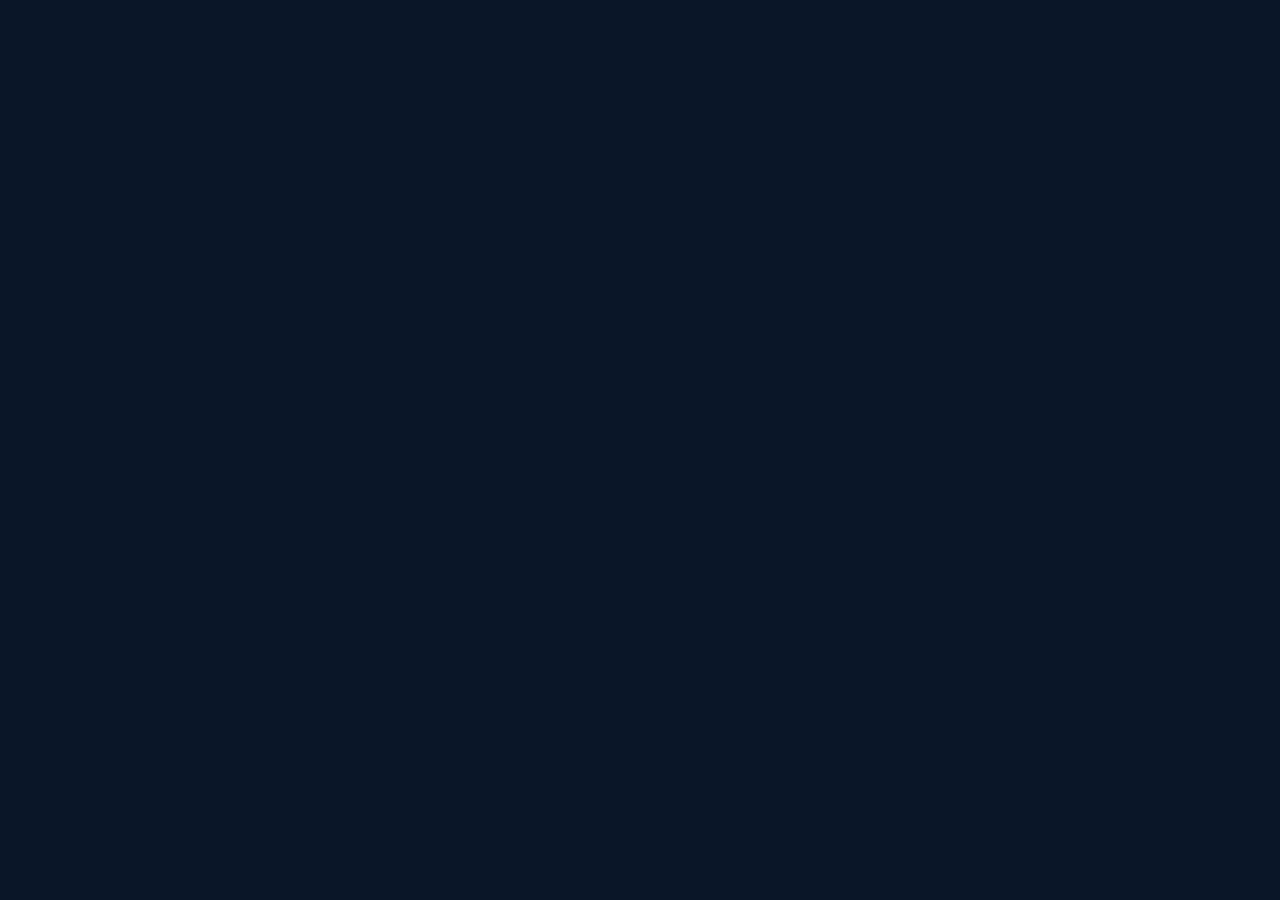
==== commit 3d7065ff: "Add files via upload" ====
--- a/index.html
+++ b/index.html
@@ -1,11 +1,12 @@
 <!doctype html>
-<html lang="en">
+<html lang="es">
   <head>
     <meta charset="UTF-8" />
     <meta name="viewport" content="width=device-width, initial-scale=1.0" />
-    <title>joel.cafe - Construye Apps sin Código</title>
-    <script type="module" crossorigin src="./assets/index-DD0P-Qin.js"></script>
-    <link rel="stylesheet" crossorigin href="./assets/index-C_XDWUL4.css">
+    <title>cafeina.ai - Apps con IA para Latinoamerica</title>
+    <meta name="description" content="Crea apps sin saber programar. La plataforma de IA para Latinoamerica." />
+    <script type="module" crossorigin src="./assets/index-54mlsna1.js"></script>
+    <link rel="stylesheet" crossorigin href="./assets/index-Dv09Xpn-.css">
   </head>
   <body>
     <div id="root"></div>
--- a/assets/index-Dv09Xpn-.css
+++ b/assets/index-Dv09Xpn-.css
@@ -0,0 +1 @@
+*,:before,:after{--tw-border-spacing-x: 0;--tw-border-spacing-y: 0;--tw-translate-x: 0;--tw-translate-y: 0;--tw-rotate: 0;--tw-skew-x: 0;--tw-skew-y: 0;--tw-scale-x: 1;--tw-scale-y: 1;--tw-pan-x: ;--tw-pan-y: ;--tw-pinch-zoom: ;--tw-scroll-snap-strictness: proximity;--tw-gradient-from-position: ;--tw-gradient-via-position: ;--tw-gradient-to-position: ;--tw-ordinal: ;--tw-slashed-zero: ;--tw-numeric-figure: ;--tw-numeric-spacing: ;--tw-numeric-fraction: ;--tw-ring-inset: ;--tw-ring-offset-width: 0px;--tw-ring-offset-color: #fff;--tw-ring-color: rgb(59 130 246 / .5);--tw-ring-offset-shadow: 0 0 #0000;--tw-ring-shadow: 0 0 #0000;--tw-shadow: 0 0 #0000;--tw-shadow-colored: 0 0 #0000;--tw-blur: ;--tw-brightness: ;--tw-contrast: ;--tw-grayscale: ;--tw-hue-rotate: ;--tw-invert: ;--tw-saturate: ;--tw-sepia: ;--tw-drop-shadow: ;--tw-backdrop-blur: ;--tw-backdrop-brightness: ;--tw-backdrop-contrast: ;--tw-backdrop-grayscale: ;--tw-backdrop-hue-rotate: ;--tw-backdrop-invert: ;--tw-backdrop-opacity: ;--tw-backdrop-saturate: ;--tw-backdrop-sepia: ;--tw-contain-size: ;--tw-contain-layout: ;--tw-contain-paint: ;--tw-contain-style: }::backdrop{--tw-border-spacing-x: 0;--tw-border-spacing-y: 0;--tw-translate-x: 0;--tw-translate-y: 0;--tw-rotate: 0;--tw-skew-x: 0;--tw-skew-y: 0;--tw-scale-x: 1;--tw-scale-y: 1;--tw-pan-x: ;--tw-pan-y: ;--tw-pinch-zoom: ;--tw-scroll-snap-strictness: proximity;--tw-gradient-from-position: ;--tw-gradient-via-position: ;--tw-gradient-to-position: ;--tw-ordinal: ;--tw-slashed-zero: ;--tw-numeric-figure: ;--tw-numeric-spacing: ;--tw-numeric-fraction: ;--tw-ring-inset: ;--tw-ring-offset-width: 0px;--tw-ring-offset-color: #fff;--tw-ring-color: rgb(59 130 246 / .5);--tw-ring-offset-shadow: 0 0 #0000;--tw-ring-shadow: 0 0 #0000;--tw-shadow: 0 0 #0000;--tw-shadow-colored: 0 0 #0000;--tw-blur: ;--tw-brightness: ;--tw-contrast: ;--tw-grayscale: ;--tw-hue-rotate: ;--tw-invert: ;--tw-saturate: ;--tw-sepia: ;--tw-drop-shadow: ;--tw-backdrop-blur: ;--tw-backdrop-brightness: ;--tw-backdrop-contrast: ;--tw-backdrop-grayscale: ;--tw-backdrop-hue-rotate: ;--tw-backdrop-invert: ;--tw-backdrop-opacity: ;--tw-backdrop-saturate: ;--tw-backdrop-sepia: ;--tw-contain-size: ;--tw-contain-layout: ;--tw-contain-paint: ;--tw-contain-style: }*,:before,:after{box-sizing:border-box;border-width:0;border-style:solid;border-color:#e5e7eb}:before,:after{--tw-content: ""}html,:host{line-height:1.5;-webkit-text-size-adjust:100%;-moz-tab-size:4;-o-tab-size:4;tab-size:4;font-family:ui-sans-serif,system-ui,sans-serif,"Apple Color Emoji","Segoe UI Emoji",Segoe UI Symbol,"Noto Color Emoji";font-feature-settings:normal;font-variation-settings:normal;-webkit-tap-highlight-color:transparent}body{margin:0;line-height:inherit}hr{height:0;color:inherit;border-top-width:1px}abbr:where([title]){-webkit-text-decoration:underline dotted;text-decoration:underline dotted}h1,h2,h3,h4,h5,h6{font-size:inherit;font-weight:inherit}a{color:inherit;text-decoration:inherit}b,strong{font-weight:bolder}code,kbd,samp,pre{font-family:ui-monospace,SFMono-Regular,Menlo,Monaco,Consolas,Liberation Mono,Courier New,monospace;font-feature-settings:normal;font-variation-settings:normal;font-size:1em}small{font-size:80%}sub,sup{font-size:75%;line-height:0;position:relative;vertical-align:baseline}sub{bottom:-.25em}sup{top:-.5em}table{text-indent:0;border-color:inherit;border-collapse:collapse}button,input,optgroup,select,textarea{font-family:inherit;font-feature-settings:inherit;font-variation-settings:inherit;font-size:100%;font-weight:inherit;line-height:inherit;letter-spacing:inherit;color:inherit;margin:0;padding:0}button,select{text-transform:none}button,input:where([type=button]),input:where([type=reset]),input:where([type=submit]){-webkit-appearance:button;background-color:transparent;background-image:none}:-moz-focusring{outline:auto}:-moz-ui-invalid{box-shadow:none}progress{vertical-align:baseline}::-webkit-inner-spin-button,::-webkit-outer-spin-button{height:auto}[type=search]{-webkit-appearance:textfield;outline-offset:-2px}::-webkit-search-decoration{-webkit-appearance:none}::-webkit-file-upload-button{-webkit-appearance:button;font:inherit}summary{display:list-item}blockquote,dl,dd,h1,h2,h3,h4,h5,h6,hr,figure,p,pre{margin:0}fieldset{margin:0;padding:0}legend{padding:0}ol,ul,menu{list-style:none;margin:0;padding:0}dialog{padding:0}textarea{resize:vertical}input::-moz-placeholder,textarea::-moz-placeholder{opacity:1;color:#9ca3af}input::placeholder,textarea::placeholder{opacity:1;color:#9ca3af}button,[role=button]{cursor:pointer}:disabled{cursor:default}img,svg,video,canvas,audio,iframe,embed,object{display:block;vertical-align:middle}img,video{max-width:100%;height:auto}[hidden]:where(:not([hidden=until-found])){display:none}:root{--background: 0 0% 100%;--foreground: 240 10% 3.9%;--card: 0 0% 100%;--card-foreground: 240 10% 3.9%;--popover: 0 0% 100%;--popover-foreground: 240 10% 3.9%;--primary: 240 5.9% 10%;--primary-foreground: 0 0% 98%;--secondary: 240 4.8% 95.9%;--secondary-foreground: 240 5.9% 10%;--muted: 240 4.8% 95.9%;--muted-foreground: 240 3.8% 46.1%;--accent: 240 4.8% 95.9%;--accent-foreground: 240 5.9% 10%;--destructive: 0 84.2% 60.2%;--destructive-foreground: 0 0% 98%;--border: 240 5.9% 90%;--input: 240 5.9% 90%;--ring: 240 5.9% 10%;--radius: .625rem;--sidebar-background: 0 0% 98%;--sidebar-foreground: 240 5.3% 26.1%;--sidebar-primary: 240 5.9% 10%;--sidebar-primary-foreground: 0 0% 98%;--sidebar-accent: 240 4.8% 95.9%;--sidebar-accent-foreground: 240 5.9% 10%;--sidebar-border: 220 13% 91%;--sidebar-ring: 217.2 91.2% 59.8%}.dark{--background: 240 10% 3.9%;--foreground: 0 0% 98%;--card: 240 10% 3.9%;--card-foreground: 0 0% 98%;--popover: 240 10% 3.9%;--popover-foreground: 0 0% 98%;--primary: 0 0% 98%;--primary-foreground: 240 5.9% 10%;--secondary: 240 3.7% 15.9%;--secondary-foreground: 0 0% 98%;--muted: 240 3.7% 15.9%;--muted-foreground: 240 5% 64.9%;--accent: 240 3.7% 15.9%;--accent-foreground: 0 0% 98%;--destructive: 0 62.8% 30.6%;--destructive-foreground: 0 0% 98%;--border: 240 3.7% 15.9%;--input: 240 3.7% 15.9%;--ring: 240 4.9% 83.9%;--sidebar-background: 240 5.9% 10%;--sidebar-foreground: 240 4.8% 95.9%;--sidebar-primary: 224.3 76.3% 48%;--sidebar-primary-foreground: 0 0% 100%;--sidebar-accent: 240 3.7% 15.9%;--sidebar-accent-foreground: 240 4.8% 95.9%;--sidebar-border: 240 3.7% 15.9%;--sidebar-ring: 217.2 91.2% 59.8%}*{border-color:hsl(var(--border))}body{--tw-bg-opacity: 1;background-color:rgb(10 22 40 / var(--tw-bg-opacity, 1));--tw-text-opacity: 1;color:rgb(255 255 255 / var(--tw-text-opacity, 1))}.sr-only{position:absolute;width:1px;height:1px;padding:0;margin:-1px;overflow:hidden;clip:rect(0,0,0,0);white-space:nowrap;border-width:0}.pointer-events-none{pointer-events:none}.visible{visibility:visible}.invisible{visibility:hidden}.fixed{position:fixed}.absolute{position:absolute}.relative{position:relative}.inset-0{inset:0}.inset-x-0{left:0;right:0}.inset-y-0{top:0;bottom:0}.-bottom-12{bottom:-3rem}.-left-12{left:-3rem}.-right-12{right:-3rem}.-top-12{top:-3rem}.bottom-0{bottom:0}.bottom-6{bottom:1.5rem}.left-0{left:0}.left-1\/2{left:50%}.left-2{left:.5rem}.left-\[50\%\]{left:50%}.right-0{right:0}.right-1{right:.25rem}.right-2{right:.5rem}.right-3{right:.75rem}.right-4{right:1rem}.right-6{right:1.5rem}.right-full{right:100%}.top-0{top:0}.top-1\.5{top:.375rem}.top-1\/2{top:50%}.top-3\.5{top:.875rem}.top-4{top:1rem}.top-\[1px\]{top:1px}.top-\[50\%\]{top:50%}.top-\[60\%\]{top:60%}.top-full{top:100%}.isolate{isolation:isolate}.z-10{z-index:10}.z-20{z-index:20}.z-50{z-index:50}.z-\[1\]{z-index:1}.order-first{order:-9999}.order-last{order:9999}.col-start-2{grid-column-start:2}.row-span-2{grid-row:span 2 / span 2}.row-start-1{grid-row-start:1}.\!m-0{margin:0!important}.-mx-1{margin-left:-.25rem;margin-right:-.25rem}.-my-2{margin-top:-.5rem;margin-bottom:-.5rem}.mx-2{margin-left:.5rem;margin-right:.5rem}.mx-3\.5{margin-left:.875rem;margin-right:.875rem}.mx-auto{margin-left:auto;margin-right:auto}.my-0{margin-top:0;margin-bottom:0}.my-0\.5{margin-top:.125rem;margin-bottom:.125rem}.my-1{margin-top:.25rem;margin-bottom:.25rem}.-ml-4{margin-left:-1rem}.-mt-4{margin-top:-1rem}.mb-1{margin-bottom:.25rem}.mb-10{margin-bottom:2.5rem}.mb-16{margin-bottom:4rem}.mb-2{margin-bottom:.5rem}.mb-3{margin-bottom:.75rem}.mb-4{margin-bottom:1rem}.mb-6{margin-bottom:1.5rem}.ml-1{margin-left:.25rem}.ml-2{margin-left:.5rem}.ml-4{margin-left:1rem}.ml-auto{margin-left:auto}.mr-3{margin-right:.75rem}.mt-1{margin-top:.25rem}.mt-1\.5{margin-top:.375rem}.mt-2{margin-top:.5rem}.mt-4{margin-top:1rem}.mt-auto{margin-top:auto}.line-clamp-1{overflow:hidden;display:-webkit-box;-webkit-box-orient:vertical;-webkit-line-clamp:1}.line-clamp-2{overflow:hidden;display:-webkit-box;-webkit-box-orient:vertical;-webkit-line-clamp:2}.block{display:block}.flex{display:flex}.inline-flex{display:inline-flex}.table{display:table}.table-caption{display:table-caption}.table-cell{display:table-cell}.table-row{display:table-row}.grid{display:grid}.hidden{display:none}.aspect-square{aspect-ratio:1 / 1}.aspect-video{aspect-ratio:16 / 9}.size-10{width:2.5rem;height:2.5rem}.size-2{width:.5rem;height:.5rem}.size-2\.5{width:.625rem;height:.625rem}.size-3{width:.75rem;height:.75rem}.size-3\.5{width:.875rem;height:.875rem}.size-4{width:1rem;height:1rem}.size-6{width:1.5rem;height:1.5rem}.size-7{width:1.75rem;height:1.75rem}.size-8{width:2rem;height:2rem}.size-9{width:2.25rem;height:2.25rem}.size-auto{width:auto;height:auto}.size-full{width:100%;height:100%}.h-1\.5{height:.375rem}.h-10{height:2.5rem}.h-12{height:3rem}.h-14{height:3.5rem}.h-16{height:4rem}.h-2{height:.5rem}.h-2\.5{height:.625rem}.h-4{height:1rem}.h-5{height:1.25rem}.h-6{height:1.5rem}.h-7{height:1.75rem}.h-8{height:2rem}.h-9{height:2.25rem}.h-\[1\.15rem\]{height:1.15rem}.h-\[calc\(100\%-1px\)\]{height:calc(100% - 1px)}.h-\[var\(--radix-navigation-menu-viewport-height\)\]{height:var(--radix-navigation-menu-viewport-height)}.h-\[var\(--radix-select-trigger-height\)\]{height:var(--radix-select-trigger-height)}.h-auto{height:auto}.h-full{height:100%}.h-px{height:1px}.h-svh{height:100svh}.max-h-\[300px\]{max-height:300px}.min-h-0{min-height:0px}.min-h-16{min-height:4rem}.min-h-4{min-height:1rem}.min-h-screen{min-height:100vh}.min-h-svh{min-height:100svh}.w-0{width:0px}.w-1{width:.25rem}.w-10{width:2.5rem}.w-12{width:3rem}.w-16{width:4rem}.w-2{width:.5rem}.w-2\.5{width:.625rem}.w-3{width:.75rem}.w-3\/4{width:75%}.w-4{width:1rem}.w-5{width:1.25rem}.w-6{width:1.5rem}.w-64{width:16rem}.w-72{width:18rem}.w-8{width:2rem}.w-9{width:2.25rem}.w-\[100px\]{width:100px}.w-auto{width:auto}.w-fit{width:-moz-fit-content;width:fit-content}.w-full{width:100%}.w-max{width:-moz-max-content;width:max-content}.w-px{width:1px}.min-w-0{min-width:0px}.min-w-10{min-width:2.5rem}.min-w-5{min-width:1.25rem}.min-w-8{min-width:2rem}.min-w-9{min-width:2.25rem}.min-w-\[12rem\]{min-width:12rem}.min-w-\[8rem\]{min-width:8rem}.min-w-\[var\(--radix-select-trigger-width\)\]{min-width:var(--radix-select-trigger-width)}.max-w-2xl{max-width:42rem}.max-w-3xl{max-width:48rem}.max-w-4xl{max-width:56rem}.max-w-5xl{max-width:64rem}.max-w-7xl{max-width:80rem}.max-w-\[calc\(100\%-2rem\)\]{max-width:calc(100% - 2rem)}.max-w-max{max-width:-moz-max-content;max-width:max-content}.max-w-sm{max-width:24rem}.flex-1{flex:1 1 0%}.shrink-0{flex-shrink:0}.grow{flex-grow:1}.grow-0{flex-grow:0}.basis-full{flex-basis:100%}.caption-bottom{caption-side:bottom}.border-collapse{border-collapse:collapse}.-translate-x-1\/2{--tw-translate-x: -50%;transform:translate(var(--tw-translate-x),var(--tw-translate-y)) rotate(var(--tw-rotate)) skew(var(--tw-skew-x)) skewY(var(--tw-skew-y)) scaleX(var(--tw-scale-x)) scaleY(var(--tw-scale-y))}.-translate-x-px{--tw-translate-x: -1px;transform:translate(var(--tw-translate-x),var(--tw-translate-y)) rotate(var(--tw-rotate)) skew(var(--tw-skew-x)) skewY(var(--tw-skew-y)) scaleX(var(--tw-scale-x)) scaleY(var(--tw-scale-y))}.-translate-y-1\/2{--tw-translate-y: -50%;transform:translate(var(--tw-translate-x),var(--tw-translate-y)) rotate(var(--tw-rotate)) skew(var(--tw-skew-x)) skewY(var(--tw-skew-y)) scaleX(var(--tw-scale-x)) scaleY(var(--tw-scale-y))}.translate-x-\[-50\%\]{--tw-translate-x: -50%;transform:translate(var(--tw-translate-x),var(--tw-translate-y)) rotate(var(--tw-rotate)) skew(var(--tw-skew-x)) skewY(var(--tw-skew-y)) scaleX(var(--tw-scale-x)) scaleY(var(--tw-scale-y))}.translate-x-px{--tw-translate-x: 1px;transform:translate(var(--tw-translate-x),var(--tw-translate-y)) rotate(var(--tw-rotate)) skew(var(--tw-skew-x)) skewY(var(--tw-skew-y)) scaleX(var(--tw-scale-x)) scaleY(var(--tw-scale-y))}.translate-y-0\.5{--tw-translate-y: .125rem;transform:translate(var(--tw-translate-x),var(--tw-translate-y)) rotate(var(--tw-rotate)) skew(var(--tw-skew-x)) skewY(var(--tw-skew-y)) scaleX(var(--tw-scale-x)) scaleY(var(--tw-scale-y))}.translate-y-\[-50\%\]{--tw-translate-y: -50%;transform:translate(var(--tw-translate-x),var(--tw-translate-y)) rotate(var(--tw-rotate)) skew(var(--tw-skew-x)) skewY(var(--tw-skew-y)) scaleX(var(--tw-scale-x)) scaleY(var(--tw-scale-y))}.translate-y-\[calc\(-50\%_-_2px\)\]{--tw-translate-y: calc(-50% - 2px) ;transform:translate(var(--tw-translate-x),var(--tw-translate-y)) rotate(var(--tw-rotate)) skew(var(--tw-skew-x)) skewY(var(--tw-skew-y)) scaleX(var(--tw-scale-x)) scaleY(var(--tw-scale-y))}.rotate-45{--tw-rotate: 45deg;transform:translate(var(--tw-translate-x),var(--tw-translate-y)) rotate(var(--tw-rotate)) skew(var(--tw-skew-x)) skewY(var(--tw-skew-y)) scaleX(var(--tw-scale-x)) scaleY(var(--tw-scale-y))}.rotate-90{--tw-rotate: 90deg;transform:translate(var(--tw-translate-x),var(--tw-translate-y)) rotate(var(--tw-rotate)) skew(var(--tw-skew-x)) skewY(var(--tw-skew-y)) scaleX(var(--tw-scale-x)) scaleY(var(--tw-scale-y))}.transform{transform:translate(var(--tw-translate-x),var(--tw-translate-y)) rotate(var(--tw-rotate)) skew(var(--tw-skew-x)) skewY(var(--tw-skew-y)) scaleX(var(--tw-scale-x)) scaleY(var(--tw-scale-y))}@keyframes caret-blink{0%,70%,to{opacity:1}20%,50%{opacity:0}}.animate-caret-blink{animation:caret-blink 1.25s ease-out infinite}@keyframes pulse{50%{opacity:.5}}.animate-pulse{animation:pulse 2s cubic-bezier(.4,0,.6,1) infinite}@keyframes spin{to{transform:rotate(360deg)}}.animate-spin{animation:spin 1s linear infinite}.cursor-default{cursor:default}.cursor-text{cursor:text}.touch-none{touch-action:none}.select-none{-webkit-user-select:none;-moz-user-select:none;user-select:none}.resize-none{resize:none}.scroll-my-1{scroll-margin-top:.25rem;scroll-margin-bottom:.25rem}.scroll-py-1{scroll-padding-top:.25rem;scroll-padding-bottom:.25rem}.list-disc{list-style-type:disc}.list-none{list-style-type:none}.auto-rows-min{grid-auto-rows:min-content}.grid-cols-2{grid-template-columns:repeat(2,minmax(0,1fr))}.grid-cols-\[0_1fr\]{grid-template-columns:0 1fr}.grid-rows-\[auto_auto\]{grid-template-rows:auto auto}.flex-row{flex-direction:row}.flex-col{flex-direction:column}.flex-col-reverse{flex-direction:column-reverse}.flex-wrap{flex-wrap:wrap}.place-content-center{place-content:center}.items-start{align-items:flex-start}.items-end{align-items:flex-end}.items-center{align-items:center}.items-stretch{align-items:stretch}.justify-start{justify-content:flex-start}.justify-center{justify-content:center}.justify-between{justify-content:space-between}.justify-items-start{justify-items:start}.gap-0\.5{gap:.125rem}.gap-1{gap:.25rem}.gap-1\.5{gap:.375rem}.gap-10{gap:2.5rem}.gap-12{gap:3rem}.gap-2{gap:.5rem}.gap-2\.5{gap:.625rem}.gap-3{gap:.75rem}.gap-4{gap:1rem}.gap-5{gap:1.25rem}.gap-6{gap:1.5rem}.gap-7{gap:1.75rem}.gap-8{gap:2rem}.gap-\[--spacing\(var\(--gap\)\)\]{gap:var(--spacing(var(--gap)))}.gap-y-0\.5{row-gap:.125rem}.space-y-2>:not([hidden])~:not([hidden]){--tw-space-y-reverse: 0;margin-top:calc(.5rem * calc(1 - var(--tw-space-y-reverse)));margin-bottom:calc(.5rem * var(--tw-space-y-reverse))}.space-y-3>:not([hidden])~:not([hidden]){--tw-space-y-reverse: 0;margin-top:calc(.75rem * calc(1 - var(--tw-space-y-reverse)));margin-bottom:calc(.75rem * var(--tw-space-y-reverse))}.space-y-4>:not([hidden])~:not([hidden]){--tw-space-y-reverse: 0;margin-top:calc(1rem * calc(1 - var(--tw-space-y-reverse)));margin-bottom:calc(1rem * var(--tw-space-y-reverse))}.space-y-6>:not([hidden])~:not([hidden]){--tw-space-y-reverse: 0;margin-top:calc(1.5rem * calc(1 - var(--tw-space-y-reverse)));margin-bottom:calc(1.5rem * var(--tw-space-y-reverse))}.space-y-8>:not([hidden])~:not([hidden]){--tw-space-y-reverse: 0;margin-top:calc(2rem * calc(1 - var(--tw-space-y-reverse)));margin-bottom:calc(2rem * var(--tw-space-y-reverse))}.self-start{align-self:flex-start}.self-stretch{align-self:stretch}.justify-self-end{justify-self:end}.overflow-auto{overflow:auto}.overflow-hidden{overflow:hidden}.overflow-x-auto{overflow-x:auto}.overflow-y-auto{overflow-y:auto}.overflow-x-hidden{overflow-x:hidden}.whitespace-nowrap{white-space:nowrap}.text-balance{text-wrap:balance}.break-words{overflow-wrap:break-word}.rounded-2xl{border-radius:1rem}.rounded-\[2px\]{border-radius:2px}.rounded-\[4px\]{border-radius:4px}.rounded-\[calc\(var\(--radius\)-5px\)\]{border-radius:calc(var(--radius) - 5px)}.rounded-\[inherit\]{border-radius:inherit}.rounded-full{border-radius:9999px}.rounded-lg{border-radius:var(--radius)}.rounded-md{border-radius:calc(var(--radius) - 2px)}.rounded-none{border-radius:0}.rounded-sm{border-radius:calc(var(--radius) - 4px)}.rounded-xl{border-radius:calc(var(--radius) + 4px)}.rounded-xs{border-radius:calc(var(--radius) - 6px)}.rounded-l-md{border-top-left-radius:calc(var(--radius) - 2px);border-bottom-left-radius:calc(var(--radius) - 2px)}.rounded-r-md{border-top-right-radius:calc(var(--radius) - 2px);border-bottom-right-radius:calc(var(--radius) - 2px)}.rounded-tl-sm{border-top-left-radius:calc(var(--radius) - 4px)}.border{border-width:1px}.border-0{border-width:0px}.border-2{border-width:2px}.border-\[1\.5px\]{border-width:1.5px}.border-y{border-top-width:1px;border-bottom-width:1px}.border-b{border-bottom-width:1px}.border-l{border-left-width:1px}.border-r{border-right-width:1px}.border-t{border-top-width:1px}.border-dashed{border-style:dashed}.border-\[\#00D4FF\]{--tw-border-opacity: 1;border-color:rgb(0 212 255 / var(--tw-border-opacity, 1))}.border-\[\#00D4FF\]\/20{border-color:#00d4ff33}.border-\[\#00D4FF\]\/30{border-color:#00d4ff4d}.border-\[\#F5A623\]\/20{border-color:#f5a62333}.border-\[\#F5A623\]\/30{border-color:#f5a6234d}.border-border{border-color:hsl(var(--border))}.border-border\/50{border-color:hsl(var(--border) / .5)}.border-input{border-color:hsl(var(--input))}.border-primary{border-color:hsl(var(--primary))}.border-sidebar-border{border-color:hsl(var(--sidebar-border))}.border-slate-200{--tw-border-opacity: 1;border-color:rgb(226 232 240 / var(--tw-border-opacity, 1))}.border-slate-200\/60{border-color:#e2e8f099}.border-slate-300{--tw-border-opacity: 1;border-color:rgb(203 213 225 / var(--tw-border-opacity, 1))}.border-transparent{border-color:transparent}.border-white\/10{border-color:#ffffff1a}.border-white\/20{border-color:#fff3}.border-l-transparent{border-left-color:transparent}.border-t-transparent{border-top-color:transparent}.bg-\[\#00D4FF\]{--tw-bg-opacity: 1;background-color:rgb(0 212 255 / var(--tw-bg-opacity, 1))}.bg-\[\#00D4FF\]\/10{background-color:#00d4ff1a}.bg-\[\#0A1628\]{--tw-bg-opacity: 1;background-color:rgb(10 22 40 / var(--tw-bg-opacity, 1))}.bg-\[\#0F1D32\]{--tw-bg-opacity: 1;background-color:rgb(15 29 50 / var(--tw-bg-opacity, 1))}.bg-\[\#25D366\]{--tw-bg-opacity: 1;background-color:rgb(37 211 102 / var(--tw-bg-opacity, 1))}.bg-\[\#F5A623\]{--tw-bg-opacity: 1;background-color:rgb(245 166 35 / var(--tw-bg-opacity, 1))}.bg-\[\#F5A623\]\/10{background-color:#f5a6231a}.bg-\[\#F8FAFC\]{--tw-bg-opacity: 1;background-color:rgb(248 250 252 / var(--tw-bg-opacity, 1))}.bg-\[\#FFF8F0\]{--tw-bg-opacity: 1;background-color:rgb(255 248 240 / var(--tw-bg-opacity, 1))}.bg-accent{background-color:hsl(var(--accent))}.bg-background{background-color:hsl(var(--background))}.bg-black\/50{background-color:#00000080}.bg-border{background-color:hsl(var(--border))}.bg-card{background-color:hsl(var(--card))}.bg-destructive{--tw-bg-opacity: 1;background-color:hsl(var(--destructive) / var(--tw-bg-opacity, 1))}.bg-foreground{background-color:hsl(var(--foreground))}.bg-input{background-color:hsl(var(--input))}.bg-muted{background-color:hsl(var(--muted))}.bg-muted\/50{background-color:hsl(var(--muted) / .5)}.bg-popover{background-color:hsl(var(--popover))}.bg-primary{background-color:hsl(var(--primary))}.bg-primary\/20{background-color:hsl(var(--primary) / .2)}.bg-secondary{background-color:hsl(var(--secondary))}.bg-sidebar{background-color:hsl(var(--sidebar-background))}.bg-sidebar-border{background-color:hsl(var(--sidebar-border))}.bg-slate-100{--tw-bg-opacity: 1;background-color:rgb(241 245 249 / var(--tw-bg-opacity, 1))}.bg-transparent{background-color:transparent}.bg-white{--tw-bg-opacity: 1;background-color:rgb(255 255 255 / var(--tw-bg-opacity, 1))}.bg-white\/10{background-color:#ffffff1a}.bg-white\/90{background-color:#ffffffe6}.bg-\[url\(\'\/hero-vibe\.jpg\'\)\]{background-image:url(../hero-vibe.jpg)}.bg-gradient-to-r{background-image:linear-gradient(to right,var(--tw-gradient-stops))}.bg-gradient-to-t{background-image:linear-gradient(to top,var(--tw-gradient-stops))}.from-\[\#0A1628\]{--tw-gradient-from: #0A1628 var(--tw-gradient-from-position);--tw-gradient-to: rgb(10 22 40 / 0) var(--tw-gradient-to-position);--tw-gradient-stops: var(--tw-gradient-from), var(--tw-gradient-to)}.from-white\/95{--tw-gradient-from: rgb(255 255 255 / .95) var(--tw-gradient-from-position);--tw-gradient-to: rgb(255 255 255 / 0) var(--tw-gradient-to-position);--tw-gradient-stops: var(--tw-gradient-from), var(--tw-gradient-to)}.via-\[\#0A1628\]\/90{--tw-gradient-to: rgb(10 22 40 / 0) var(--tw-gradient-to-position);--tw-gradient-stops: var(--tw-gradient-from), rgb(10 22 40 / .9) var(--tw-gradient-via-position), var(--tw-gradient-to)}.via-white\/80{--tw-gradient-to: rgb(255 255 255 / 0) var(--tw-gradient-to-position);--tw-gradient-stops: var(--tw-gradient-from), rgb(255 255 255 / .8) var(--tw-gradient-via-position), var(--tw-gradient-to)}.to-\[\#0A1628\]\/70{--tw-gradient-to: rgb(10 22 40 / .7) var(--tw-gradient-to-position)}.to-white\/40{--tw-gradient-to: rgb(255 255 255 / .4) var(--tw-gradient-to-position)}.bg-cover{background-size:cover}.bg-center{background-position:center}.fill-current{fill:currentColor}.fill-foreground{fill:hsl(var(--foreground))}.fill-primary{fill:hsl(var(--primary))}.object-cover{-o-object-fit:cover;object-fit:cover}.p-0{padding:0}.p-1{padding:.25rem}.p-2{padding:.5rem}.p-3{padding:.75rem}.p-4{padding:1rem}.p-5{padding:1.25rem}.p-6{padding:1.5rem}.p-8{padding:2rem}.p-\[3px\]{padding:3px}.p-px{padding:1px}.px-1{padding-left:.25rem;padding-right:.25rem}.px-1\.5{padding-left:.375rem;padding-right:.375rem}.px-10{padding-left:2.5rem;padding-right:2.5rem}.px-2{padding-left:.5rem;padding-right:.5rem}.px-2\.5{padding-left:.625rem;padding-right:.625rem}.px-3{padding-left:.75rem;padding-right:.75rem}.px-4{padding-left:1rem;padding-right:1rem}.px-5{padding-left:1.25rem;padding-right:1.25rem}.px-6{padding-left:1.5rem;padding-right:1.5rem}.px-8{padding-left:2rem;padding-right:2rem}.py-0\.5{padding-top:.125rem;padding-bottom:.125rem}.py-1{padding-top:.25rem;padding-bottom:.25rem}.py-1\.5{padding-top:.375rem;padding-bottom:.375rem}.py-12{padding-top:3rem;padding-bottom:3rem}.py-2{padding-top:.5rem;padding-bottom:.5rem}.py-20{padding-top:5rem;padding-bottom:5rem}.py-24{padding-top:6rem;padding-bottom:6rem}.py-3{padding-top:.75rem;padding-bottom:.75rem}.py-4{padding-top:1rem;padding-bottom:1rem}.py-6{padding-top:1.5rem;padding-bottom:1.5rem}.pb-3{padding-bottom:.75rem}.pb-4{padding-bottom:1rem}.pl-2{padding-left:.5rem}.pl-3{padding-left:.75rem}.pl-4{padding-left:1rem}.pl-8{padding-left:2rem}.pr-1{padding-right:.25rem}.pr-2{padding-right:.5rem}.pr-2\.5{padding-right:.625rem}.pr-3{padding-right:.75rem}.pr-8{padding-right:2rem}.pt-0{padding-top:0}.pt-16{padding-top:4rem}.pt-2{padding-top:.5rem}.pt-3{padding-top:.75rem}.pt-4{padding-top:1rem}.pt-6{padding-top:1.5rem}.text-left{text-align:left}.text-center{text-align:center}.align-middle{vertical-align:middle}.font-mono{font-family:ui-monospace,SFMono-Regular,Menlo,Monaco,Consolas,Liberation Mono,Courier New,monospace}.font-sans{font-family:ui-sans-serif,system-ui,sans-serif,"Apple Color Emoji","Segoe UI Emoji",Segoe UI Symbol,"Noto Color Emoji"}.text-2xl{font-size:1.5rem;line-height:2rem}.text-3xl{font-size:1.875rem;line-height:2.25rem}.text-4xl{font-size:2.25rem;line-height:2.5rem}.text-\[0\.8rem\]{font-size:.8rem}.text-base{font-size:1rem;line-height:1.5rem}.text-lg{font-size:1.125rem;line-height:1.75rem}.text-sm{font-size:.875rem;line-height:1.25rem}.text-sm\/relaxed{font-size:.875rem;line-height:1.625}.text-xl{font-size:1.25rem;line-height:1.75rem}.text-xs{font-size:.75rem;line-height:1rem}.font-black{font-weight:900}.font-bold{font-weight:700}.font-extrabold{font-weight:800}.font-medium{font-weight:500}.font-normal{font-weight:400}.font-semibold{font-weight:600}.tabular-nums{--tw-numeric-spacing: tabular-nums;font-variant-numeric:var(--tw-ordinal) var(--tw-slashed-zero) var(--tw-numeric-figure) var(--tw-numeric-spacing) var(--tw-numeric-fraction)}.leading-none{line-height:1}.leading-normal{line-height:1.5}.leading-relaxed{line-height:1.625}.leading-snug{line-height:1.375}.leading-tight{line-height:1.25}.tracking-tight{letter-spacing:-.025em}.tracking-widest{letter-spacing:.1em}.text-\[\#0088AA\]{--tw-text-opacity: 1;color:rgb(0 136 170 / var(--tw-text-opacity, 1))}.text-\[\#00A8CC\]{--tw-text-opacity: 1;color:rgb(0 168 204 / var(--tw-text-opacity, 1))}.text-\[\#00D4FF\]{--tw-text-opacity: 1;color:rgb(0 212 255 / var(--tw-text-opacity, 1))}.text-\[\#0A1628\]{--tw-text-opacity: 1;color:rgb(10 22 40 / var(--tw-text-opacity, 1))}.text-\[\#B07A1A\]{--tw-text-opacity: 1;color:rgb(176 122 26 / var(--tw-text-opacity, 1))}.text-accent-foreground{color:hsl(var(--accent-foreground))}.text-background{color:hsl(var(--background))}.text-card-foreground{color:hsl(var(--card-foreground))}.text-current{color:currentColor}.text-destructive{--tw-text-opacity: 1;color:hsl(var(--destructive) / var(--tw-text-opacity, 1))}.text-foreground{color:hsl(var(--foreground))}.text-muted-foreground{color:hsl(var(--muted-foreground))}.text-popover-foreground{color:hsl(var(--popover-foreground))}.text-primary{color:hsl(var(--primary))}.text-primary-foreground{color:hsl(var(--primary-foreground))}.text-secondary-foreground{color:hsl(var(--secondary-foreground))}.text-sidebar-foreground{color:hsl(var(--sidebar-foreground))}.text-sidebar-foreground\/70{color:hsl(var(--sidebar-foreground) / .7)}.text-slate-400{--tw-text-opacity: 1;color:rgb(148 163 184 / var(--tw-text-opacity, 1))}.text-slate-500{--tw-text-opacity: 1;color:rgb(100 116 139 / var(--tw-text-opacity, 1))}.text-slate-600{--tw-text-opacity: 1;color:rgb(71 85 105 / var(--tw-text-opacity, 1))}.text-slate-700{--tw-text-opacity: 1;color:rgb(51 65 85 / var(--tw-text-opacity, 1))}.text-slate-800{--tw-text-opacity: 1;color:rgb(30 41 59 / var(--tw-text-opacity, 1))}.text-slate-900{--tw-text-opacity: 1;color:rgb(15 23 42 / var(--tw-text-opacity, 1))}.text-white{--tw-text-opacity: 1;color:rgb(255 255 255 / var(--tw-text-opacity, 1))}.underline-offset-4{text-underline-offset:4px}.opacity-0{opacity:0}.opacity-20{opacity:.2}.opacity-50{opacity:.5}.opacity-70{opacity:.7}.shadow{--tw-shadow: 0 1px 3px 0 rgb(0 0 0 / .1), 0 1px 2px -1px rgb(0 0 0 / .1);--tw-shadow-colored: 0 1px 3px 0 var(--tw-shadow-color), 0 1px 2px -1px var(--tw-shadow-color);box-shadow:var(--tw-ring-offset-shadow, 0 0 #0000),var(--tw-ring-shadow, 0 0 #0000),var(--tw-shadow)}.shadow-2xl{--tw-shadow: 0 25px 50px -12px rgb(0 0 0 / .25);--tw-shadow-colored: 0 25px 50px -12px var(--tw-shadow-color);box-shadow:var(--tw-ring-offset-shadow, 0 0 #0000),var(--tw-ring-shadow, 0 0 #0000),var(--tw-shadow)}.shadow-\[0_0_0_1px_hsl\(var\(--sidebar-border\)\)\]{--tw-shadow: 0 0 0 1px hsl(var(--sidebar-border));--tw-shadow-colored: 0 0 0 1px var(--tw-shadow-color);box-shadow:var(--tw-ring-offset-shadow, 0 0 #0000),var(--tw-ring-shadow, 0 0 #0000),var(--tw-shadow)}.shadow-lg{--tw-shadow: 0 10px 15px -3px rgb(0 0 0 / .1), 0 4px 6px -4px rgb(0 0 0 / .1);--tw-shadow-colored: 0 10px 15px -3px var(--tw-shadow-color), 0 4px 6px -4px var(--tw-shadow-color);box-shadow:var(--tw-ring-offset-shadow, 0 0 #0000),var(--tw-ring-shadow, 0 0 #0000),var(--tw-shadow)}.shadow-md{--tw-shadow: 0 4px 6px -1px rgb(0 0 0 / .1), 0 2px 4px -2px rgb(0 0 0 / .1);--tw-shadow-colored: 0 4px 6px -1px var(--tw-shadow-color), 0 2px 4px -2px var(--tw-shadow-color);box-shadow:var(--tw-ring-offset-shadow, 0 0 #0000),var(--tw-ring-shadow, 0 0 #0000),var(--tw-shadow)}.shadow-none{--tw-shadow: 0 0 #0000;--tw-shadow-colored: 0 0 #0000;box-shadow:var(--tw-ring-offset-shadow, 0 0 #0000),var(--tw-ring-shadow, 0 0 #0000),var(--tw-shadow)}.shadow-sm{--tw-shadow: 0 1px 2px 0 rgb(0 0 0 / .05);--tw-shadow-colored: 0 1px 2px 0 var(--tw-shadow-color);box-shadow:var(--tw-ring-offset-shadow, 0 0 #0000),var(--tw-ring-shadow, 0 0 #0000),var(--tw-shadow)}.shadow-xl{--tw-shadow: 0 20px 25px -5px rgb(0 0 0 / .1), 0 8px 10px -6px rgb(0 0 0 / .1);--tw-shadow-colored: 0 20px 25px -5px var(--tw-shadow-color), 0 8px 10px -6px var(--tw-shadow-color);box-shadow:var(--tw-ring-offset-shadow, 0 0 #0000),var(--tw-ring-shadow, 0 0 #0000),var(--tw-shadow)}.shadow-xs{--tw-shadow: 0 1px 2px 0 rgb(0 0 0 / .05);--tw-shadow-colored: 0 1px 2px 0 var(--tw-shadow-color);box-shadow:var(--tw-ring-offset-shadow, 0 0 #0000),var(--tw-ring-shadow, 0 0 #0000),var(--tw-shadow)}.shadow-\[\#00D4FF\]\/10{--tw-shadow-color: rgb(0 212 255 / .1);--tw-shadow: var(--tw-shadow-colored)}.shadow-\[\#00D4FF\]\/20{--tw-shadow-color: rgb(0 212 255 / .2);--tw-shadow: var(--tw-shadow-colored)}.shadow-\[\#00D4FF\]\/5{--tw-shadow-color: rgb(0 212 255 / .05);--tw-shadow: var(--tw-shadow-colored)}.outline-none{outline:2px solid transparent;outline-offset:2px}.outline{outline-style:solid}.ring-0{--tw-ring-offset-shadow: var(--tw-ring-inset) 0 0 0 var(--tw-ring-offset-width) var(--tw-ring-offset-color);--tw-ring-shadow: var(--tw-ring-inset) 0 0 0 calc(0px + var(--tw-ring-offset-width)) var(--tw-ring-color);box-shadow:var(--tw-ring-offset-shadow),var(--tw-ring-shadow),var(--tw-shadow, 0 0 #0000)}.ring-ring\/50{--tw-ring-color: hsl(var(--ring) / .5)}.ring-sidebar-ring{--tw-ring-color: hsl(var(--sidebar-ring))}.ring-offset-background{--tw-ring-offset-color: hsl(var(--background))}.filter{filter:var(--tw-blur) var(--tw-brightness) var(--tw-contrast) var(--tw-grayscale) var(--tw-hue-rotate) var(--tw-invert) var(--tw-saturate) var(--tw-sepia) var(--tw-drop-shadow)}.backdrop-blur-xl{--tw-backdrop-blur: blur(24px);-webkit-backdrop-filter:var(--tw-backdrop-blur) var(--tw-backdrop-brightness) var(--tw-backdrop-contrast) var(--tw-backdrop-grayscale) var(--tw-backdrop-hue-rotate) var(--tw-backdrop-invert) var(--tw-backdrop-opacity) var(--tw-backdrop-saturate) var(--tw-backdrop-sepia);backdrop-filter:var(--tw-backdrop-blur) var(--tw-backdrop-brightness) var(--tw-backdrop-contrast) var(--tw-backdrop-grayscale) var(--tw-backdrop-hue-rotate) var(--tw-backdrop-invert) var(--tw-backdrop-opacity) var(--tw-backdrop-saturate) var(--tw-backdrop-sepia)}.transition{transition-property:color,background-color,border-color,text-decoration-color,fill,stroke,opacity,box-shadow,transform,filter,backdrop-filter;transition-timing-function:cubic-bezier(.4,0,.2,1);transition-duration:.15s}.transition-\[color\,box-shadow\]{transition-property:color,box-shadow;transition-timing-function:cubic-bezier(.4,0,.2,1);transition-duration:.15s}.transition-\[left\,right\,width\]{transition-property:left,right,width;transition-timing-function:cubic-bezier(.4,0,.2,1);transition-duration:.15s}.transition-\[margin\,opacity\]{transition-property:margin,opacity;transition-timing-function:cubic-bezier(.4,0,.2,1);transition-duration:.15s}.transition-\[width\,height\,padding\]{transition-property:width,height,padding;transition-timing-function:cubic-bezier(.4,0,.2,1);transition-duration:.15s}.transition-\[width\]{transition-property:width;transition-timing-function:cubic-bezier(.4,0,.2,1);transition-duration:.15s}.transition-all{transition-property:all;transition-timing-function:cubic-bezier(.4,0,.2,1);transition-duration:.15s}.transition-colors{transition-property:color,background-color,border-color,text-decoration-color,fill,stroke;transition-timing-function:cubic-bezier(.4,0,.2,1);transition-duration:.15s}.transition-none{transition-property:none}.transition-opacity{transition-property:opacity;transition-timing-function:cubic-bezier(.4,0,.2,1);transition-duration:.15s}.transition-shadow{transition-property:box-shadow;transition-timing-function:cubic-bezier(.4,0,.2,1);transition-duration:.15s}.transition-transform{transition-property:transform;transition-timing-function:cubic-bezier(.4,0,.2,1);transition-duration:.15s}.duration-100{transition-duration:.1s}.duration-1000{transition-duration:1s}.duration-200{transition-duration:.2s}.duration-300{transition-duration:.3s}.ease-in-out{transition-timing-function:cubic-bezier(.4,0,.2,1)}.ease-linear{transition-timing-function:linear}@keyframes enter{0%{opacity:var(--tw-enter-opacity, 1);transform:translate3d(var(--tw-enter-translate-x, 0),var(--tw-enter-translate-y, 0),0) scale3d(var(--tw-enter-scale, 1),var(--tw-enter-scale, 1),var(--tw-enter-scale, 1)) rotate(var(--tw-enter-rotate, 0))}}@keyframes exit{to{opacity:var(--tw-exit-opacity, 1);transform:translate3d(var(--tw-exit-translate-x, 0),var(--tw-exit-translate-y, 0),0) scale3d(var(--tw-exit-scale, 1),var(--tw-exit-scale, 1),var(--tw-exit-scale, 1)) rotate(var(--tw-exit-rotate, 0))}}.animate-in{animation-name:enter;animation-duration:.15s;--tw-enter-opacity: initial;--tw-enter-scale: initial;--tw-enter-rotate: initial;--tw-enter-translate-x: initial;--tw-enter-translate-y: initial}.fade-in-0{--tw-enter-opacity: 0}.zoom-in-95{--tw-enter-scale: .95}.duration-100{animation-duration:.1s}.duration-1000{animation-duration:1s}.duration-200{animation-duration:.2s}.duration-300{animation-duration:.3s}.ease-in-out{animation-timing-function:cubic-bezier(.4,0,.2,1)}.ease-linear{animation-timing-function:linear}.\[--cell-size\:--spacing\(8\)\]{--cell-size: var(--spacing(8))}.selection\:bg-primary *::-moz-selection{background-color:hsl(var(--primary))}.selection\:bg-primary *::selection{background-color:hsl(var(--primary))}.selection\:text-primary-foreground *::-moz-selection{color:hsl(var(--primary-foreground))}.selection\:text-primary-foreground *::selection{color:hsl(var(--primary-foreground))}.selection\:bg-primary::-moz-selection{background-color:hsl(var(--primary))}.selection\:bg-primary::selection{background-color:hsl(var(--primary))}.selection\:text-primary-foreground::-moz-selection{color:hsl(var(--primary-foreground))}.selection\:text-primary-foreground::selection{color:hsl(var(--primary-foreground))}.file\:inline-flex::file-selector-button{display:inline-flex}.file\:h-7::file-selector-button{height:1.75rem}.file\:border-0::file-selector-button{border-width:0px}.file\:bg-transparent::file-selector-button{background-color:transparent}.file\:text-sm::file-selector-button{font-size:.875rem;line-height:1.25rem}.file\:font-medium::file-selector-button{font-weight:500}.file\:text-foreground::file-selector-button{color:hsl(var(--foreground))}.placeholder\:text-muted-foreground::-moz-placeholder{color:hsl(var(--muted-foreground))}.placeholder\:text-muted-foreground::placeholder{color:hsl(var(--muted-foreground))}.after\:absolute:after{content:var(--tw-content);position:absolute}.after\:-inset-2:after{content:var(--tw-content);inset:-.5rem}.after\:inset-y-0:after{content:var(--tw-content);top:0;bottom:0}.after\:left-1\/2:after{content:var(--tw-content);left:50%}.after\:w-1:after{content:var(--tw-content);width:.25rem}.after\:w-\[2px\]:after{content:var(--tw-content);width:2px}.after\:-translate-x-1\/2:after{content:var(--tw-content);--tw-translate-x: -50%;transform:translate(var(--tw-translate-x),var(--tw-translate-y)) rotate(var(--tw-rotate)) skew(var(--tw-skew-x)) skewY(var(--tw-skew-y)) scaleX(var(--tw-scale-x)) scaleY(var(--tw-scale-y))}.first\:rounded-l-md:first-child{border-top-left-radius:calc(var(--radius) - 2px);border-bottom-left-radius:calc(var(--radius) - 2px)}.first\:border-l:first-child{border-left-width:1px}.last\:mt-0:last-child{margin-top:0}.last\:rounded-r-md:last-child{border-top-right-radius:calc(var(--radius) - 2px);border-bottom-right-radius:calc(var(--radius) - 2px)}.last\:border-b-0:last-child{border-bottom-width:0px}.hover\:-translate-y-1:hover{--tw-translate-y: -.25rem;transform:translate(var(--tw-translate-x),var(--tw-translate-y)) rotate(var(--tw-rotate)) skew(var(--tw-skew-x)) skewY(var(--tw-skew-y)) scaleX(var(--tw-scale-x)) scaleY(var(--tw-scale-y))}.hover\:scale-110:hover{--tw-scale-x: 1.1;--tw-scale-y: 1.1;transform:translate(var(--tw-translate-x),var(--tw-translate-y)) rotate(var(--tw-rotate)) skew(var(--tw-skew-x)) skewY(var(--tw-skew-y)) scaleX(var(--tw-scale-x)) scaleY(var(--tw-scale-y))}.hover\:border-\[\#00D4FF\]\/40:hover{border-color:#00d4ff66}.hover\:bg-\[\#00B8E0\]:hover{--tw-bg-opacity: 1;background-color:rgb(0 184 224 / var(--tw-bg-opacity, 1))}.hover\:bg-\[\#00D4FF\]\/20:hover{background-color:#00d4ff33}.hover\:bg-\[\#128C7E\]:hover{--tw-bg-opacity: 1;background-color:rgb(18 140 126 / var(--tw-bg-opacity, 1))}.hover\:bg-\[\#F5A623\]\/20:hover{background-color:#f5a62333}.hover\:bg-accent:hover{background-color:hsl(var(--accent))}.hover\:bg-destructive\/90:hover{background-color:hsl(var(--destructive) / .9)}.hover\:bg-muted:hover{background-color:hsl(var(--muted))}.hover\:bg-muted\/50:hover{background-color:hsl(var(--muted) / .5)}.hover\:bg-primary\/90:hover{background-color:hsl(var(--primary) / .9)}.hover\:bg-secondary\/80:hover{background-color:hsl(var(--secondary) / .8)}.hover\:bg-sidebar-accent:hover{background-color:hsl(var(--sidebar-accent))}.hover\:bg-slate-200:hover{--tw-bg-opacity: 1;background-color:rgb(226 232 240 / var(--tw-bg-opacity, 1))}.hover\:bg-white\/20:hover{background-color:#fff3}.hover\:text-\[\#00A8CC\]:hover{--tw-text-opacity: 1;color:rgb(0 168 204 / var(--tw-text-opacity, 1))}.hover\:text-accent-foreground:hover{color:hsl(var(--accent-foreground))}.hover\:text-foreground:hover{color:hsl(var(--foreground))}.hover\:text-muted-foreground:hover{color:hsl(var(--muted-foreground))}.hover\:text-sidebar-accent-foreground:hover{color:hsl(var(--sidebar-accent-foreground))}.hover\:underline:hover{text-decoration-line:underline}.hover\:no-underline:hover{text-decoration-line:none}.hover\:opacity-100:hover{opacity:1}.hover\:shadow-\[0_0_0_1px_hsl\(var\(--sidebar-accent\)\)\]:hover{--tw-shadow: 0 0 0 1px hsl(var(--sidebar-accent));--tw-shadow-colored: 0 0 0 1px var(--tw-shadow-color);box-shadow:var(--tw-ring-offset-shadow, 0 0 #0000),var(--tw-ring-shadow, 0 0 #0000),var(--tw-shadow)}.hover\:shadow-\[0_0_30px_rgba\(0\,212\,255\,0\.5\)\]:hover{--tw-shadow: 0 0 30px rgba(0,212,255,.5);--tw-shadow-colored: 0 0 30px var(--tw-shadow-color);box-shadow:var(--tw-ring-offset-shadow, 0 0 #0000),var(--tw-ring-shadow, 0 0 #0000),var(--tw-shadow)}.hover\:shadow-lg:hover{--tw-shadow: 0 10px 15px -3px rgb(0 0 0 / .1), 0 4px 6px -4px rgb(0 0 0 / .1);--tw-shadow-colored: 0 10px 15px -3px var(--tw-shadow-color), 0 4px 6px -4px var(--tw-shadow-color);box-shadow:var(--tw-ring-offset-shadow, 0 0 #0000),var(--tw-ring-shadow, 0 0 #0000),var(--tw-shadow)}.hover\:shadow-xl:hover{--tw-shadow: 0 20px 25px -5px rgb(0 0 0 / .1), 0 8px 10px -6px rgb(0 0 0 / .1);--tw-shadow-colored: 0 20px 25px -5px var(--tw-shadow-color), 0 8px 10px -6px var(--tw-shadow-color);box-shadow:var(--tw-ring-offset-shadow, 0 0 #0000),var(--tw-ring-shadow, 0 0 #0000),var(--tw-shadow)}.hover\:ring-4:hover{--tw-ring-offset-shadow: var(--tw-ring-inset) 0 0 0 var(--tw-ring-offset-width) var(--tw-ring-offset-color);--tw-ring-shadow: var(--tw-ring-inset) 0 0 0 calc(4px + var(--tw-ring-offset-width)) var(--tw-ring-color);box-shadow:var(--tw-ring-offset-shadow),var(--tw-ring-shadow),var(--tw-shadow, 0 0 #0000)}.hover\:after\:bg-sidebar-border:hover:after{content:var(--tw-content);background-color:hsl(var(--sidebar-border))}.focus\:z-10:focus{z-index:10}.focus\:bg-accent:focus{background-color:hsl(var(--accent))}.focus\:text-accent-foreground:focus{color:hsl(var(--accent-foreground))}.focus\:ring-2:focus{--tw-ring-offset-shadow: var(--tw-ring-inset) 0 0 0 var(--tw-ring-offset-width) var(--tw-ring-offset-color);--tw-ring-shadow: var(--tw-ring-inset) 0 0 0 calc(2px + var(--tw-ring-offset-width)) var(--tw-ring-color);box-shadow:var(--tw-ring-offset-shadow),var(--tw-ring-shadow),var(--tw-shadow, 0 0 #0000)}.focus\:ring-ring:focus{--tw-ring-color: hsl(var(--ring))}.focus\:ring-offset-2:focus{--tw-ring-offset-width: 2px}.focus-visible\:z-10:focus-visible{z-index:10}.focus-visible\:border-ring:focus-visible{border-color:hsl(var(--ring))}.focus-visible\:outline-1:focus-visible{outline-width:1px}.focus-visible\:outline-ring:focus-visible{outline-color:hsl(var(--ring))}.focus-visible\:ring-0:focus-visible{--tw-ring-offset-shadow: var(--tw-ring-inset) 0 0 0 var(--tw-ring-offset-width) var(--tw-ring-offset-color);--tw-ring-shadow: var(--tw-ring-inset) 0 0 0 calc(0px + var(--tw-ring-offset-width)) var(--tw-ring-color);box-shadow:var(--tw-ring-offset-shadow),var(--tw-ring-shadow),var(--tw-shadow, 0 0 #0000)}.focus-visible\:ring-1:focus-visible{--tw-ring-offset-shadow: var(--tw-ring-inset) 0 0 0 var(--tw-ring-offset-width) var(--tw-ring-offset-color);--tw-ring-shadow: var(--tw-ring-inset) 0 0 0 calc(1px + var(--tw-ring-offset-width)) var(--tw-ring-color);box-shadow:var(--tw-ring-offset-shadow),var(--tw-ring-shadow),var(--tw-shadow, 0 0 #0000)}.focus-visible\:ring-2:focus-visible{--tw-ring-offset-shadow: var(--tw-ring-inset) 0 0 0 var(--tw-ring-offset-width) var(--tw-ring-offset-color);--tw-ring-shadow: var(--tw-ring-inset) 0 0 0 calc(2px + var(--tw-ring-offset-width)) var(--tw-ring-color);box-shadow:var(--tw-ring-offset-shadow),var(--tw-ring-shadow),var(--tw-shadow, 0 0 #0000)}.focus-visible\:ring-4:focus-visible{--tw-ring-offset-shadow: var(--tw-ring-inset) 0 0 0 var(--tw-ring-offset-width) var(--tw-ring-offset-color);--tw-ring-shadow: var(--tw-ring-inset) 0 0 0 calc(4px + var(--tw-ring-offset-width)) var(--tw-ring-color);box-shadow:var(--tw-ring-offset-shadow),var(--tw-ring-shadow),var(--tw-shadow, 0 0 #0000)}.focus-visible\:ring-\[3px\]:focus-visible{--tw-ring-offset-shadow: var(--tw-ring-inset) 0 0 0 var(--tw-ring-offset-width) var(--tw-ring-offset-color);--tw-ring-shadow: var(--tw-ring-inset) 0 0 0 calc(3px + var(--tw-ring-offset-width)) var(--tw-ring-color);box-shadow:var(--tw-ring-offset-shadow),var(--tw-ring-shadow),var(--tw-shadow, 0 0 #0000)}.focus-visible\:ring-destructive\/20:focus-visible{--tw-ring-color: hsl(var(--destructive) / .2)}.focus-visible\:ring-ring:focus-visible{--tw-ring-color: hsl(var(--ring))}.focus-visible\:ring-ring\/50:focus-visible{--tw-ring-color: hsl(var(--ring) / .5)}.focus-visible\:ring-offset-1:focus-visible{--tw-ring-offset-width: 1px}.active\:bg-sidebar-accent:active{background-color:hsl(var(--sidebar-accent))}.active\:text-sidebar-accent-foreground:active{color:hsl(var(--sidebar-accent-foreground))}.disabled\:pointer-events-none:disabled{pointer-events:none}.disabled\:cursor-not-allowed:disabled{cursor:not-allowed}.disabled\:opacity-50:disabled{opacity:.5}.group\/menu-item:focus-within .group-focus-within\/menu-item\:opacity-100{opacity:1}.group:hover .group-hover\:bg-\[\#00D4FF\]\/20{background-color:#00d4ff33}.group\/menu-item:hover .group-hover\/menu-item\:opacity-100,.group:hover .group-hover\:opacity-100{opacity:1}.peer\/menu-button:hover~.peer-hover\/menu-button\:text-sidebar-accent-foreground{color:hsl(var(--sidebar-accent-foreground))}.peer:disabled~.peer-disabled\:cursor-not-allowed{cursor:not-allowed}.peer:disabled~.peer-disabled\:opacity-50{opacity:.5}.has-\[\>button\]\:ml-\[-0\.45rem\]:has(>button){margin-left:-.45rem}.has-\[\>button\]\:mr-\[-0\.45rem\]:has(>button){margin-right:-.45rem}.has-\[\>kbd\]\:ml-\[-0\.35rem\]:has(>kbd){margin-left:-.35rem}.has-\[\>kbd\]\:mr-\[-0\.35rem\]:has(>kbd){margin-right:-.35rem}.has-\[\>\[data-align\=block-end\]\]\:h-auto:has(>[data-align=block-end]){height:auto}.has-\[\>\[data-align\=block-start\]\]\:h-auto:has(>[data-align=block-start]){height:auto}.has-\[\>textarea\]\:h-auto:has(>textarea){height:auto}.has-\[\>\[data-slot\=field\]\]\:w-full:has(>[data-slot=field]){width:100%}.has-\[\>svg\]\:grid-cols-\[calc\(var\(--spacing\)\*4\)_1fr\]:has(>svg){grid-template-columns:calc(var(--spacing) * 4) 1fr}.has-\[\>\[data-align\=block-end\]\]\:flex-col:has(>[data-align=block-end]){flex-direction:column}.has-\[\>\[data-align\=block-start\]\]\:flex-col:has(>[data-align=block-start]){flex-direction:column}.has-\[\>\[data-slot\=field\]\]\:flex-col:has(>[data-slot=field]){flex-direction:column}.has-\[\>\[data-slot\=field-content\]\]\:items-start:has(>[data-slot=field-content]){align-items:flex-start}.has-\[\>\[data-slot\=button-group\]\]\:gap-2:has(>[data-slot=button-group]){gap:.5rem}.has-\[\>\[data-slot\=checkbox-group\]\]\:gap-3:has(>[data-slot=checkbox-group]){gap:.75rem}.has-\[\>\[data-slot\=radio-group\]\]\:gap-3:has(>[data-slot=radio-group]){gap:.75rem}.has-\[\>svg\]\:gap-x-3:has(>svg){-moz-column-gap:.75rem;column-gap:.75rem}.has-\[\>\[data-slot\=field\]\]\:rounded-md:has(>[data-slot=field]){border-radius:calc(var(--radius) - 2px)}.has-\[\>\[data-slot\=field\]\]\:border:has(>[data-slot=field]){border-width:1px}.has-\[\[data-slot\=input-group-control\]\:focus-visible\]\:border-ring:has([data-slot=input-group-control]:focus-visible){border-color:hsl(var(--ring))}.has-\[\[data-slot\]\[aria-invalid\=true\]\]\:border-destructive:has([data-slot][aria-invalid=true]){--tw-border-opacity: 1;border-color:hsl(var(--destructive) / var(--tw-border-opacity, 1))}.has-\[\>svg\]\:p-0:has(>svg){padding:0}.has-\[\>svg\]\:px-2:has(>svg){padding-left:.5rem;padding-right:.5rem}.has-\[\>svg\]\:px-2\.5:has(>svg){padding-left:.625rem;padding-right:.625rem}.has-\[\>svg\]\:px-3:has(>svg){padding-left:.75rem;padding-right:.75rem}.has-\[\>svg\]\:px-4:has(>svg){padding-left:1rem;padding-right:1rem}.has-\[\[data-slot\=input-group-control\]\:focus-visible\]\:ring-\[3px\]:has([data-slot=input-group-control]:focus-visible){--tw-ring-offset-shadow: var(--tw-ring-inset) 0 0 0 var(--tw-ring-offset-width) var(--tw-ring-offset-color);--tw-ring-shadow: var(--tw-ring-inset) 0 0 0 calc(3px + var(--tw-ring-offset-width)) var(--tw-ring-color);box-shadow:var(--tw-ring-offset-shadow),var(--tw-ring-shadow),var(--tw-shadow, 0 0 #0000)}.has-\[\[data-slot\=input-group-control\]\:focus-visible\]\:ring-ring\/50:has([data-slot=input-group-control]:focus-visible){--tw-ring-color: hsl(var(--ring) / .5)}.has-\[\[data-slot\]\[aria-invalid\=true\]\]\:ring-destructive\/20:has([data-slot][aria-invalid=true]){--tw-ring-color: hsl(var(--destructive) / .2)}.group\/item:has([data-slot=item-description]) .group-has-\[\[data-slot\=item-description\]\]\/item\:translate-y-0\.5{--tw-translate-y: .125rem;transform:translate(var(--tw-translate-x),var(--tw-translate-y)) rotate(var(--tw-rotate)) skew(var(--tw-skew-x)) skewY(var(--tw-skew-y)) scaleX(var(--tw-scale-x)) scaleY(var(--tw-scale-y))}.group\/item:has([data-slot=item-description]) .group-has-\[\[data-slot\=item-description\]\]\/item\:self-start{align-self:flex-start}.group\/field:has([data-orientation=horizontal]) .group-has-\[\[data-orientation\=horizontal\]\]\/field\:text-balance{text-wrap:balance}.group\/input-group:has(>input) .group-has-\[\>input\]\/input-group\:pb-2\.5{padding-bottom:.625rem}.group\/input-group:has(>input) .group-has-\[\>input\]\/input-group\:pt-2\.5{padding-top:.625rem}.aria-disabled\:pointer-events-none[aria-disabled=true]{pointer-events:none}.aria-disabled\:opacity-50[aria-disabled=true]{opacity:.5}.aria-selected\:text-muted-foreground[aria-selected=true]{color:hsl(var(--muted-foreground))}.data-\[disabled\=true\]\:pointer-events-none[data-disabled=true],.data-\[disabled\]\:pointer-events-none[data-disabled]{pointer-events:none}.data-\[vaul-drawer-direction\=bottom\]\:inset-x-0[data-vaul-drawer-direction=bottom]{left:0;right:0}.data-\[vaul-drawer-direction\=left\]\:inset-y-0[data-vaul-drawer-direction=left],.data-\[vaul-drawer-direction\=right\]\:inset-y-0[data-vaul-drawer-direction=right]{top:0;bottom:0}.data-\[vaul-drawer-direction\=top\]\:inset-x-0[data-vaul-drawer-direction=top]{left:0;right:0}.data-\[vaul-drawer-direction\=bottom\]\:bottom-0[data-vaul-drawer-direction=bottom]{bottom:0}.data-\[vaul-drawer-direction\=left\]\:left-0[data-vaul-drawer-direction=left]{left:0}.data-\[vaul-drawer-direction\=right\]\:right-0[data-vaul-drawer-direction=right]{right:0}.data-\[vaul-drawer-direction\=top\]\:top-0[data-vaul-drawer-direction=top]{top:0}.data-\[active\=true\]\:z-10[data-active=true]{z-index:10}.data-\[vaul-drawer-direction\=bottom\]\:mt-24[data-vaul-drawer-direction=bottom]{margin-top:6rem}.data-\[vaul-drawer-direction\=top\]\:mb-24[data-vaul-drawer-direction=top]{margin-bottom:6rem}.data-\[orientation\=horizontal\]\:h-1\.5[data-orientation=horizontal]{height:.375rem}.data-\[orientation\=horizontal\]\:h-full[data-orientation=horizontal]{height:100%}.data-\[orientation\=horizontal\]\:h-px[data-orientation=horizontal]{height:1px}.data-\[orientation\=vertical\]\:h-auto[data-orientation=vertical]{height:auto}.data-\[orientation\=vertical\]\:h-full[data-orientation=vertical]{height:100%}.data-\[panel-group-direction\=vertical\]\:h-px[data-panel-group-direction=vertical]{height:1px}.data-\[size\=default\]\:h-9[data-size=default]{height:2.25rem}.data-\[size\=sm\]\:h-8[data-size=sm]{height:2rem}.data-\[vaul-drawer-direction\=bottom\]\:max-h-\[80vh\][data-vaul-drawer-direction=bottom],.data-\[vaul-drawer-direction\=top\]\:max-h-\[80vh\][data-vaul-drawer-direction=top]{max-height:80vh}.data-\[orientation\=vertical\]\:min-h-44[data-orientation=vertical]{min-height:11rem}.data-\[orientation\=horizontal\]\:w-full[data-orientation=horizontal]{width:100%}.data-\[orientation\=vertical\]\:w-1\.5[data-orientation=vertical]{width:.375rem}.data-\[orientation\=vertical\]\:w-auto[data-orientation=vertical]{width:auto}.data-\[orientation\=vertical\]\:w-full[data-orientation=vertical]{width:100%}.data-\[orientation\=vertical\]\:w-px[data-orientation=vertical]{width:1px}.data-\[panel-group-direction\=vertical\]\:w-full[data-panel-group-direction=vertical]{width:100%}.data-\[vaul-drawer-direction\=left\]\:w-3\/4[data-vaul-drawer-direction=left],.data-\[vaul-drawer-direction\=right\]\:w-3\/4[data-vaul-drawer-direction=right]{width:75%}.data-\[side\=bottom\]\:translate-y-1[data-side=bottom]{--tw-translate-y: .25rem;transform:translate(var(--tw-translate-x),var(--tw-translate-y)) rotate(var(--tw-rotate)) skew(var(--tw-skew-x)) skewY(var(--tw-skew-y)) scaleX(var(--tw-scale-x)) scaleY(var(--tw-scale-y))}.data-\[side\=left\]\:-translate-x-1[data-side=left]{--tw-translate-x: -.25rem;transform:translate(var(--tw-translate-x),var(--tw-translate-y)) rotate(var(--tw-rotate)) skew(var(--tw-skew-x)) skewY(var(--tw-skew-y)) scaleX(var(--tw-scale-x)) scaleY(var(--tw-scale-y))}.data-\[side\=right\]\:translate-x-1[data-side=right]{--tw-translate-x: .25rem;transform:translate(var(--tw-translate-x),var(--tw-translate-y)) rotate(var(--tw-rotate)) skew(var(--tw-skew-x)) skewY(var(--tw-skew-y)) scaleX(var(--tw-scale-x)) scaleY(var(--tw-scale-y))}.data-\[side\=top\]\:-translate-y-1[data-side=top]{--tw-translate-y: -.25rem;transform:translate(var(--tw-translate-x),var(--tw-translate-y)) rotate(var(--tw-rotate)) skew(var(--tw-skew-x)) skewY(var(--tw-skew-y)) scaleX(var(--tw-scale-x)) scaleY(var(--tw-scale-y))}.data-\[state\=checked\]\:translate-x-\[calc\(100\%-2px\)\][data-state=checked]{--tw-translate-x: calc(100% - 2px) ;transform:translate(var(--tw-translate-x),var(--tw-translate-y)) rotate(var(--tw-rotate)) skew(var(--tw-skew-x)) skewY(var(--tw-skew-y)) scaleX(var(--tw-scale-x)) scaleY(var(--tw-scale-y))}.data-\[state\=unchecked\]\:translate-x-0[data-state=unchecked]{--tw-translate-x: 0px;transform:translate(var(--tw-translate-x),var(--tw-translate-y)) rotate(var(--tw-rotate)) skew(var(--tw-skew-x)) skewY(var(--tw-skew-y)) scaleX(var(--tw-scale-x)) scaleY(var(--tw-scale-y))}@keyframes accordion-up{0%{height:var(--radix-accordion-content-height)}to{height:0}}.data-\[state\=closed\]\:animate-accordion-up[data-state=closed]{animation:accordion-up .2s ease-out}@keyframes accordion-down{0%{height:0}to{height:var(--radix-accordion-content-height)}}.data-\[state\=open\]\:animate-accordion-down[data-state=open]{animation:accordion-down .2s ease-out}.data-\[orientation\=vertical\]\:flex-col[data-orientation=vertical],.data-\[panel-group-direction\=vertical\]\:flex-col[data-panel-group-direction=vertical]{flex-direction:column}.data-\[slot\=checkbox-group\]\:gap-3[data-slot=checkbox-group]{gap:.75rem}.data-\[range-end\=true\]\:rounded-md[data-range-end=true]{border-radius:calc(var(--radius) - 2px)}.data-\[range-middle\=true\]\:rounded-none[data-range-middle=true]{border-radius:0}.data-\[range-start\=true\]\:rounded-md[data-range-start=true]{border-radius:calc(var(--radius) - 2px)}.data-\[selected\=true\]\:rounded-none[data-selected=true],.data-\[spacing\=0\]\:rounded-none[data-spacing="0"]{border-radius:0}.data-\[range-end\=true\]\:rounded-r-md[data-range-end=true]{border-top-right-radius:calc(var(--radius) - 2px);border-bottom-right-radius:calc(var(--radius) - 2px)}.data-\[range-start\=true\]\:rounded-l-md[data-range-start=true]{border-top-left-radius:calc(var(--radius) - 2px);border-bottom-left-radius:calc(var(--radius) - 2px)}.data-\[vaul-drawer-direction\=bottom\]\:rounded-t-lg[data-vaul-drawer-direction=bottom]{border-top-left-radius:var(--radius);border-top-right-radius:var(--radius)}.data-\[vaul-drawer-direction\=top\]\:rounded-b-lg[data-vaul-drawer-direction=top]{border-bottom-right-radius:var(--radius);border-bottom-left-radius:var(--radius)}.data-\[spacing\=0\]\:data-\[variant\=outline\]\:border-l-0[data-variant=outline][data-spacing="0"]{border-left-width:0px}.data-\[vaul-drawer-direction\=bottom\]\:border-t[data-vaul-drawer-direction=bottom]{border-top-width:1px}.data-\[vaul-drawer-direction\=left\]\:border-r[data-vaul-drawer-direction=left]{border-right-width:1px}.data-\[vaul-drawer-direction\=right\]\:border-l[data-vaul-drawer-direction=right]{border-left-width:1px}.data-\[vaul-drawer-direction\=top\]\:border-b[data-vaul-drawer-direction=top]{border-bottom-width:1px}.data-\[active\=true\]\:border-ring[data-active=true]{border-color:hsl(var(--ring))}.data-\[state\=checked\]\:border-primary[data-state=checked]{border-color:hsl(var(--primary))}.data-\[state\=open\]\:border-\[\#00D4FF\]\/40[data-state=open]{border-color:#00d4ff66}.data-\[active\=true\]\:bg-accent\/50[data-active=true]{background-color:hsl(var(--accent) / .5)}.data-\[active\=true\]\:bg-sidebar-accent[data-active=true]{background-color:hsl(var(--sidebar-accent))}.data-\[range-end\=true\]\:bg-primary[data-range-end=true]{background-color:hsl(var(--primary))}.data-\[range-middle\=true\]\:bg-accent[data-range-middle=true]{background-color:hsl(var(--accent))}.data-\[range-start\=true\]\:bg-primary[data-range-start=true],.data-\[selected-single\=true\]\:bg-primary[data-selected-single=true]{background-color:hsl(var(--primary))}.data-\[selected\=true\]\:bg-accent[data-selected=true]{background-color:hsl(var(--accent))}.data-\[state\=active\]\:bg-background[data-state=active]{background-color:hsl(var(--background))}.data-\[state\=checked\]\:bg-primary[data-state=checked]{background-color:hsl(var(--primary))}.data-\[state\=on\]\:bg-accent[data-state=on],.data-\[state\=open\]\:bg-accent[data-state=open]{background-color:hsl(var(--accent))}.data-\[state\=open\]\:bg-accent\/50[data-state=open]{background-color:hsl(var(--accent) / .5)}.data-\[state\=open\]\:bg-secondary[data-state=open]{background-color:hsl(var(--secondary))}.data-\[state\=selected\]\:bg-muted[data-state=selected]{background-color:hsl(var(--muted))}.data-\[state\=unchecked\]\:bg-input[data-state=unchecked]{background-color:hsl(var(--input))}.data-\[inset\]\:pl-8[data-inset]{padding-left:2rem}.data-\[variant\=label\]\:text-sm[data-variant=label]{font-size:.875rem;line-height:1.25rem}.data-\[variant\=legend\]\:text-base[data-variant=legend]{font-size:1rem;line-height:1.5rem}.data-\[active\=true\]\:font-medium[data-active=true]{font-weight:500}.data-\[active\=true\]\:text-accent-foreground[data-active=true]{color:hsl(var(--accent-foreground))}.data-\[active\=true\]\:text-sidebar-accent-foreground[data-active=true]{color:hsl(var(--sidebar-accent-foreground))}.data-\[error\=true\]\:text-destructive[data-error=true],.data-\[invalid\=true\]\:text-destructive[data-invalid=true]{--tw-text-opacity: 1;color:hsl(var(--destructive) / var(--tw-text-opacity, 1))}.data-\[placeholder\]\:text-muted-foreground[data-placeholder]{color:hsl(var(--muted-foreground))}.data-\[range-end\=true\]\:text-primary-foreground[data-range-end=true]{color:hsl(var(--primary-foreground))}.data-\[range-middle\=true\]\:text-accent-foreground[data-range-middle=true]{color:hsl(var(--accent-foreground))}.data-\[range-start\=true\]\:text-primary-foreground[data-range-start=true],.data-\[selected-single\=true\]\:text-primary-foreground[data-selected-single=true]{color:hsl(var(--primary-foreground))}.data-\[selected\=true\]\:text-accent-foreground[data-selected=true]{color:hsl(var(--accent-foreground))}.data-\[state\=checked\]\:text-primary-foreground[data-state=checked]{color:hsl(var(--primary-foreground))}.data-\[state\=on\]\:text-accent-foreground[data-state=on],.data-\[state\=open\]\:text-accent-foreground[data-state=open]{color:hsl(var(--accent-foreground))}.data-\[state\=open\]\:text-muted-foreground[data-state=open]{color:hsl(var(--muted-foreground))}.data-\[variant\=destructive\]\:text-destructive[data-variant=destructive]{--tw-text-opacity: 1;color:hsl(var(--destructive) / var(--tw-text-opacity, 1))}.data-\[disabled\=true\]\:opacity-50[data-disabled=true],.data-\[disabled\]\:opacity-50[data-disabled]{opacity:.5}.data-\[state\=open\]\:opacity-100[data-state=open]{opacity:1}.data-\[spacing\=0\]\:shadow-none[data-spacing="0"]{--tw-shadow: 0 0 #0000;--tw-shadow-colored: 0 0 #0000;box-shadow:var(--tw-ring-offset-shadow, 0 0 #0000),var(--tw-ring-shadow, 0 0 #0000),var(--tw-shadow)}.data-\[spacing\=default\]\:data-\[variant\=outline\]\:shadow-xs[data-variant=outline][data-spacing=default],.data-\[state\=active\]\:shadow-sm[data-state=active]{--tw-shadow: 0 1px 2px 0 rgb(0 0 0 / .05);--tw-shadow-colored: 0 1px 2px 0 var(--tw-shadow-color);box-shadow:var(--tw-ring-offset-shadow, 0 0 #0000),var(--tw-ring-shadow, 0 0 #0000),var(--tw-shadow)}.data-\[active\=true\]\:ring-\[3px\][data-active=true]{--tw-ring-offset-shadow: var(--tw-ring-inset) 0 0 0 var(--tw-ring-offset-width) var(--tw-ring-offset-color);--tw-ring-shadow: var(--tw-ring-inset) 0 0 0 calc(3px + var(--tw-ring-offset-width)) var(--tw-ring-color);box-shadow:var(--tw-ring-offset-shadow),var(--tw-ring-shadow),var(--tw-shadow, 0 0 #0000)}.data-\[active\=true\]\:ring-ring\/50[data-active=true]{--tw-ring-color: hsl(var(--ring) / .5)}.data-\[state\=closed\]\:duration-300[data-state=closed]{transition-duration:.3s}.data-\[state\=open\]\:duration-500[data-state=open]{transition-duration:.5s}.data-\[motion\^\=from-\]\:animate-in[data-motion^=from-],.data-\[state\=open\]\:animate-in[data-state=open],.data-\[state\=visible\]\:animate-in[data-state=visible]{animation-name:enter;animation-duration:.15s;--tw-enter-opacity: initial;--tw-enter-scale: initial;--tw-enter-rotate: initial;--tw-enter-translate-x: initial;--tw-enter-translate-y: initial}.data-\[motion\^\=to-\]\:animate-out[data-motion^=to-],.data-\[state\=closed\]\:animate-out[data-state=closed],.data-\[state\=hidden\]\:animate-out[data-state=hidden]{animation-name:exit;animation-duration:.15s;--tw-exit-opacity: initial;--tw-exit-scale: initial;--tw-exit-rotate: initial;--tw-exit-translate-x: initial;--tw-exit-translate-y: initial}.data-\[motion\^\=from-\]\:fade-in[data-motion^=from-]{--tw-enter-opacity: 0}.data-\[motion\^\=to-\]\:fade-out[data-motion^=to-],.data-\[state\=closed\]\:fade-out-0[data-state=closed],.data-\[state\=hidden\]\:fade-out[data-state=hidden]{--tw-exit-opacity: 0}.data-\[state\=open\]\:fade-in-0[data-state=open],.data-\[state\=visible\]\:fade-in[data-state=visible]{--tw-enter-opacity: 0}.data-\[state\=closed\]\:zoom-out-95[data-state=closed]{--tw-exit-scale: .95}.data-\[state\=open\]\:zoom-in-90[data-state=open]{--tw-enter-scale: .9}.data-\[state\=open\]\:zoom-in-95[data-state=open]{--tw-enter-scale: .95}.data-\[motion\=from-end\]\:slide-in-from-right-52[data-motion=from-end]{--tw-enter-translate-x: 13rem}.data-\[motion\=from-start\]\:slide-in-from-left-52[data-motion=from-start]{--tw-enter-translate-x: -13rem}.data-\[motion\=to-end\]\:slide-out-to-right-52[data-motion=to-end]{--tw-exit-translate-x: 13rem}.data-\[motion\=to-start\]\:slide-out-to-left-52[data-motion=to-start]{--tw-exit-translate-x: -13rem}.data-\[side\=bottom\]\:slide-in-from-top-2[data-side=bottom]{--tw-enter-translate-y: -.5rem}.data-\[side\=left\]\:slide-in-from-right-2[data-side=left]{--tw-enter-translate-x: .5rem}.data-\[side\=right\]\:slide-in-from-left-2[data-side=right]{--tw-enter-translate-x: -.5rem}.data-\[side\=top\]\:slide-in-from-bottom-2[data-side=top]{--tw-enter-translate-y: .5rem}.data-\[state\=closed\]\:slide-out-to-bottom[data-state=closed]{--tw-exit-translate-y: 100%}.data-\[state\=closed\]\:slide-out-to-left[data-state=closed]{--tw-exit-translate-x: -100%}.data-\[state\=closed\]\:slide-out-to-right[data-state=closed]{--tw-exit-translate-x: 100%}.data-\[state\=closed\]\:slide-out-to-top[data-state=closed]{--tw-exit-translate-y: -100%}.data-\[state\=open\]\:slide-in-from-bottom[data-state=open]{--tw-enter-translate-y: 100%}.data-\[state\=open\]\:slide-in-from-left[data-state=open]{--tw-enter-translate-x: -100%}.data-\[state\=open\]\:slide-in-from-right[data-state=open]{--tw-enter-translate-x: 100%}.data-\[state\=open\]\:slide-in-from-top[data-state=open]{--tw-enter-translate-y: -100%}.data-\[state\=closed\]\:duration-300[data-state=closed]{animation-duration:.3s}.data-\[state\=open\]\:duration-500[data-state=open]{animation-duration:.5s}.\*\:data-\[slot\=select-value\]\:line-clamp-1[data-slot=select-value]>*{overflow:hidden;display:-webkit-box;-webkit-box-orient:vertical;-webkit-line-clamp:1}.\*\:data-\[slot\=select-value\]\:flex[data-slot=select-value]>*{display:flex}.\*\:data-\[slot\=select-value\]\:items-center[data-slot=select-value]>*{align-items:center}.\*\:data-\[slot\=select-value\]\:gap-2[data-slot=select-value]>*{gap:.5rem}.\*\:data-\[slot\=alert-description\]\:text-destructive\/90[data-slot=alert-description]>*{color:hsl(var(--destructive) / .9)}.data-\[panel-group-direction\=vertical\]\:after\:left-0[data-panel-group-direction=vertical]:after{content:var(--tw-content);left:0}.data-\[panel-group-direction\=vertical\]\:after\:h-1[data-panel-group-direction=vertical]:after{content:var(--tw-content);height:.25rem}.data-\[panel-group-direction\=vertical\]\:after\:w-full[data-panel-group-direction=vertical]:after{content:var(--tw-content);width:100%}.data-\[panel-group-direction\=vertical\]\:after\:-translate-y-1\/2[data-panel-group-direction=vertical]:after{content:var(--tw-content);--tw-translate-y: -50%;transform:translate(var(--tw-translate-x),var(--tw-translate-y)) rotate(var(--tw-rotate)) skew(var(--tw-skew-x)) skewY(var(--tw-skew-y)) scaleX(var(--tw-scale-x)) scaleY(var(--tw-scale-y))}.data-\[panel-group-direction\=vertical\]\:after\:translate-x-0[data-panel-group-direction=vertical]:after{content:var(--tw-content);--tw-translate-x: 0px;transform:translate(var(--tw-translate-x),var(--tw-translate-y)) rotate(var(--tw-rotate)) skew(var(--tw-skew-x)) skewY(var(--tw-skew-y)) scaleX(var(--tw-scale-x)) scaleY(var(--tw-scale-y))}.data-\[spacing\=0\]\:first\:rounded-l-md:first-child[data-spacing="0"]{border-top-left-radius:calc(var(--radius) - 2px);border-bottom-left-radius:calc(var(--radius) - 2px)}.data-\[spacing\=0\]\:data-\[variant\=outline\]\:first\:border-l:first-child[data-variant=outline][data-spacing="0"]{border-left-width:1px}.data-\[spacing\=0\]\:last\:rounded-r-md:last-child[data-spacing="0"]{border-top-right-radius:calc(var(--radius) - 2px);border-bottom-right-radius:calc(var(--radius) - 2px)}.data-\[active\=true\]\:hover\:bg-accent:hover[data-active=true],.data-\[state\=open\]\:hover\:bg-accent:hover[data-state=open]{background-color:hsl(var(--accent))}.data-\[state\=open\]\:hover\:bg-sidebar-accent:hover[data-state=open]{background-color:hsl(var(--sidebar-accent))}.data-\[state\=open\]\:hover\:text-sidebar-accent-foreground:hover[data-state=open]{color:hsl(var(--sidebar-accent-foreground))}.data-\[active\=true\]\:focus\:bg-accent:focus[data-active=true]{background-color:hsl(var(--accent))}.data-\[state\=open\]\:focus\:bg-accent:focus[data-state=open]{background-color:hsl(var(--accent))}.data-\[variant\=destructive\]\:focus\:bg-destructive\/10:focus[data-variant=destructive]{background-color:hsl(var(--destructive) / .1)}.data-\[variant\=destructive\]\:focus\:text-destructive:focus[data-variant=destructive]{--tw-text-opacity: 1;color:hsl(var(--destructive) / var(--tw-text-opacity, 1))}.group[data-disabled=true] .group-data-\[disabled\=true\]\:pointer-events-none{pointer-events:none}.group\/day[data-focused=true] .group-data-\[focused\=true\]\/day\:relative{position:relative}.group[data-collapsible=offcanvas] .group-data-\[collapsible\=offcanvas\]\:left-\[calc\(var\(--sidebar-width\)\*-1\)\]{left:calc(var(--sidebar-width) * -1)}.group[data-collapsible=offcanvas] .group-data-\[collapsible\=offcanvas\]\:right-\[calc\(var\(--sidebar-width\)\*-1\)\]{right:calc(var(--sidebar-width) * -1)}.group[data-side=left] .group-data-\[side\=left\]\:-right-4{right:-1rem}.group[data-side=right] .group-data-\[side\=right\]\:left-0{left:0}.group\/navigation-menu[data-viewport=false] .group-data-\[viewport\=false\]\/navigation-menu\:top-full{top:100%}.group\/day[data-focused=true] .group-data-\[focused\=true\]\/day\:z-10{z-index:10}.group[data-collapsible=icon] .group-data-\[collapsible\=icon\]\:-mt-8{margin-top:-2rem}.group\/field-group[data-variant=outline] .group-data-\[variant\=outline\]\/field-group\:-mb-2{margin-bottom:-.5rem}.group\/navigation-menu[data-viewport=false] .group-data-\[viewport\=false\]\/navigation-menu\:mt-1\.5{margin-top:.375rem}.group\/drawer-content[data-vaul-drawer-direction=bottom] .group-data-\[vaul-drawer-direction\=bottom\]\/drawer-content\:block{display:block}.group[data-collapsible=icon] .group-data-\[collapsible\=icon\]\:hidden{display:none}.group[data-collapsible=icon] .group-data-\[collapsible\=icon\]\:w-\[calc\(var\(--sidebar-width-icon\)\+\(--spacing\(4\)\)\)\]{width:calc(var(--sidebar-width-icon) + (--spacing(4)))}.group[data-collapsible=icon] .group-data-\[collapsible\=icon\]\:w-\[calc\(var\(--sidebar-width-icon\)\+\(--spacing\(4\)\)\+2px\)\]{width:calc(var(--sidebar-width-icon) + (--spacing(4)) + 2px)}.group[data-collapsible=offcanvas] .group-data-\[collapsible\=offcanvas\]\:w-0{width:0px}.group[data-collapsible=offcanvas] .group-data-\[collapsible\=offcanvas\]\:translate-x-0{--tw-translate-x: 0px;transform:translate(var(--tw-translate-x),var(--tw-translate-y)) rotate(var(--tw-rotate)) skew(var(--tw-skew-x)) skewY(var(--tw-skew-y)) scaleX(var(--tw-scale-x)) scaleY(var(--tw-scale-y))}.group[data-side=right] .group-data-\[side\=right\]\:rotate-180,.group[data-state=open] .group-data-\[state\=open\]\:rotate-180{--tw-rotate: 180deg;transform:translate(var(--tw-translate-x),var(--tw-translate-y)) rotate(var(--tw-rotate)) skew(var(--tw-skew-x)) skewY(var(--tw-skew-y)) scaleX(var(--tw-scale-x)) scaleY(var(--tw-scale-y))}.group[data-collapsible=icon] .group-data-\[collapsible\=icon\]\:overflow-hidden,.group\/navigation-menu[data-viewport=false] .group-data-\[viewport\=false\]\/navigation-menu\:overflow-hidden{overflow:hidden}.group[data-variant=floating] .group-data-\[variant\=floating\]\:rounded-lg{border-radius:var(--radius)}.group\/navigation-menu[data-viewport=false] .group-data-\[viewport\=false\]\/navigation-menu\:rounded-md{border-radius:calc(var(--radius) - 2px)}.group[data-variant=floating] .group-data-\[variant\=floating\]\:border,.group\/navigation-menu[data-viewport=false] .group-data-\[viewport\=false\]\/navigation-menu\:border{border-width:1px}.group[data-side=left] .group-data-\[side\=left\]\:border-r{border-right-width:1px}.group[data-side=right] .group-data-\[side\=right\]\:border-l{border-left-width:1px}.group\/day[data-focused=true] .group-data-\[focused\=true\]\/day\:border-ring{border-color:hsl(var(--ring))}.group[data-variant=floating] .group-data-\[variant\=floating\]\:border-sidebar-border{border-color:hsl(var(--sidebar-border))}.group\/navigation-menu[data-viewport=false] .group-data-\[viewport\=false\]\/navigation-menu\:bg-popover{background-color:hsl(var(--popover))}.group\/drawer-content[data-vaul-drawer-direction=bottom] .group-data-\[vaul-drawer-direction\=bottom\]\/drawer-content\:text-center,.group\/drawer-content[data-vaul-drawer-direction=top] .group-data-\[vaul-drawer-direction\=top\]\/drawer-content\:text-center{text-align:center}.group\/navigation-menu[data-viewport=false] .group-data-\[viewport\=false\]\/navigation-menu\:text-popover-foreground{color:hsl(var(--popover-foreground))}.group[data-collapsible=icon] .group-data-\[collapsible\=icon\]\:opacity-0{opacity:0}.group\/field[data-disabled=true] .group-data-\[disabled\=true\]\/field\:opacity-50,.group\/input-group[data-disabled=true] .group-data-\[disabled\=true\]\/input-group\:opacity-50,.group[data-disabled=true] .group-data-\[disabled\=true\]\:opacity-50{opacity:.5}.group[data-variant=floating] .group-data-\[variant\=floating\]\:shadow-sm{--tw-shadow: 0 1px 2px 0 rgb(0 0 0 / .05);--tw-shadow-colored: 0 1px 2px 0 var(--tw-shadow-color);box-shadow:var(--tw-ring-offset-shadow, 0 0 #0000),var(--tw-ring-shadow, 0 0 #0000),var(--tw-shadow)}.group\/navigation-menu[data-viewport=false] .group-data-\[viewport\=false\]\/navigation-menu\:shadow{--tw-shadow: 0 1px 3px 0 rgb(0 0 0 / .1), 0 1px 2px -1px rgb(0 0 0 / .1);--tw-shadow-colored: 0 1px 3px 0 var(--tw-shadow-color), 0 1px 2px -1px var(--tw-shadow-color);box-shadow:var(--tw-ring-offset-shadow, 0 0 #0000),var(--tw-ring-shadow, 0 0 #0000),var(--tw-shadow)}.group\/day[data-focused=true] .group-data-\[focused\=true\]\/day\:ring-\[3px\]{--tw-ring-offset-shadow: var(--tw-ring-inset) 0 0 0 var(--tw-ring-offset-width) var(--tw-ring-offset-color);--tw-ring-shadow: var(--tw-ring-inset) 0 0 0 calc(3px + var(--tw-ring-offset-width)) var(--tw-ring-color);box-shadow:var(--tw-ring-offset-shadow),var(--tw-ring-shadow),var(--tw-shadow, 0 0 #0000)}.group\/day[data-focused=true] .group-data-\[focused\=true\]\/day\:ring-ring\/50{--tw-ring-color: hsl(var(--ring) / .5)}.group\/navigation-menu[data-viewport=false] .group-data-\[viewport\=false\]\/navigation-menu\:duration-200{transition-duration:.2s;animation-duration:.2s}.group[data-collapsible=offcanvas] .group-data-\[collapsible\=offcanvas\]\:after\:left-full:after{content:var(--tw-content);left:100%}.group[data-collapsible=offcanvas] .hover\:group-data-\[collapsible\=offcanvas\]\:bg-sidebar:hover{background-color:hsl(var(--sidebar-background))}.group\/navigation-menu[data-viewport=false] .group-data-\[viewport\=false\]\/navigation-menu\:data-\[state\=open\]\:animate-in[data-state=open]{animation-name:enter;animation-duration:.15s;--tw-enter-opacity: initial;--tw-enter-scale: initial;--tw-enter-rotate: initial;--tw-enter-translate-x: initial;--tw-enter-translate-y: initial}.group\/navigation-menu[data-viewport=false] .group-data-\[viewport\=false\]\/navigation-menu\:data-\[state\=closed\]\:animate-out[data-state=closed]{animation-name:exit;animation-duration:.15s;--tw-exit-opacity: initial;--tw-exit-scale: initial;--tw-exit-rotate: initial;--tw-exit-translate-x: initial;--tw-exit-translate-y: initial}.group\/navigation-menu[data-viewport=false] .group-data-\[viewport\=false\]\/navigation-menu\:data-\[state\=closed\]\:fade-out-0[data-state=closed]{--tw-exit-opacity: 0}.group\/navigation-menu[data-viewport=false] .group-data-\[viewport\=false\]\/navigation-menu\:data-\[state\=open\]\:fade-in-0[data-state=open]{--tw-enter-opacity: 0}.group\/navigation-menu[data-viewport=false] .group-data-\[viewport\=false\]\/navigation-menu\:data-\[state\=closed\]\:zoom-out-95[data-state=closed]{--tw-exit-scale: .95}.group\/navigation-menu[data-viewport=false] .group-data-\[viewport\=false\]\/navigation-menu\:data-\[state\=open\]\:zoom-in-95[data-state=open]{--tw-enter-scale: .95}.peer\/menu-button[data-size=default]~.peer-data-\[size\=default\]\/menu-button\:top-1\.5{top:.375rem}.peer\/menu-button[data-size=lg]~.peer-data-\[size\=lg\]\/menu-button\:top-2\.5{top:.625rem}.peer\/menu-button[data-size=sm]~.peer-data-\[size\=sm\]\/menu-button\:top-1{top:.25rem}.peer\/menu-button[data-active=true]~.peer-data-\[active\=true\]\/menu-button\:text-sidebar-accent-foreground{color:hsl(var(--sidebar-accent-foreground))}.dark\:border-input:is(.dark *){border-color:hsl(var(--input))}.dark\:bg-destructive\/60:is(.dark *){background-color:hsl(var(--destructive) / .6)}.dark\:bg-input\/30:is(.dark *){background-color:hsl(var(--input) / .3)}.dark\:bg-transparent:is(.dark *){background-color:transparent}.dark\:text-muted-foreground:is(.dark *){color:hsl(var(--muted-foreground))}.dark\:hover\:bg-accent\/50:hover:is(.dark *){background-color:hsl(var(--accent) / .5)}.dark\:hover\:bg-input\/50:hover:is(.dark *){background-color:hsl(var(--input) / .5)}.dark\:hover\:text-accent-foreground:hover:is(.dark *){color:hsl(var(--accent-foreground))}.dark\:focus-visible\:ring-destructive\/40:focus-visible:is(.dark *){--tw-ring-color: hsl(var(--destructive) / .4)}.dark\:has-\[\[data-slot\]\[aria-invalid\=true\]\]\:ring-destructive\/40:has([data-slot][aria-invalid=true]):is(.dark *){--tw-ring-color: hsl(var(--destructive) / .4)}.dark\:data-\[state\=active\]\:border-input[data-state=active]:is(.dark *){border-color:hsl(var(--input))}.dark\:data-\[state\=active\]\:bg-input\/30[data-state=active]:is(.dark *){background-color:hsl(var(--input) / .3)}.dark\:data-\[state\=checked\]\:bg-primary[data-state=checked]:is(.dark *){background-color:hsl(var(--primary))}.dark\:data-\[state\=checked\]\:bg-primary-foreground[data-state=checked]:is(.dark *){background-color:hsl(var(--primary-foreground))}.dark\:data-\[state\=unchecked\]\:bg-foreground[data-state=unchecked]:is(.dark *){background-color:hsl(var(--foreground))}.dark\:data-\[state\=unchecked\]\:bg-input\/80[data-state=unchecked]:is(.dark *){background-color:hsl(var(--input) / .8)}.dark\:data-\[state\=active\]\:text-foreground[data-state=active]:is(.dark *){color:hsl(var(--foreground))}.dark\:data-\[variant\=destructive\]\:focus\:bg-destructive\/20:focus[data-variant=destructive]:is(.dark *){background-color:hsl(var(--destructive) / .2)}@media(min-width:640px){.sm\:block{display:block}.sm\:flex{display:flex}.sm\:max-w-lg{max-width:32rem}.sm\:max-w-md{max-width:28rem}.sm\:max-w-sm{max-width:24rem}.sm\:grid-cols-2{grid-template-columns:repeat(2,minmax(0,1fr))}.sm\:flex-row{flex-direction:row}.sm\:justify-end{justify-content:flex-end}.sm\:gap-2\.5{gap:.625rem}.sm\:px-6{padding-left:1.5rem;padding-right:1.5rem}.sm\:pl-2\.5{padding-left:.625rem}.sm\:pr-2\.5{padding-right:.625rem}.sm\:text-left{text-align:left}.sm\:text-4xl{font-size:2.25rem;line-height:2.5rem}.sm\:text-5xl{font-size:3rem;line-height:1}.sm\:text-xl{font-size:1.25rem;line-height:1.75rem}.data-\[vaul-drawer-direction\=left\]\:sm\:max-w-sm[data-vaul-drawer-direction=left],.data-\[vaul-drawer-direction\=right\]\:sm\:max-w-sm[data-vaul-drawer-direction=right]{max-width:24rem}}@media(min-width:768px){.md\:absolute{position:absolute}.md\:col-span-2{grid-column:span 2 / span 2}.md\:block{display:block}.md\:flex{display:flex}.md\:hidden{display:none}.md\:w-\[var\(--radix-navigation-menu-viewport-width\)\]{width:var(--radix-navigation-menu-viewport-width)}.md\:w-auto{width:auto}.md\:grid-cols-2{grid-template-columns:repeat(2,minmax(0,1fr))}.md\:grid-cols-3{grid-template-columns:repeat(3,minmax(0,1fr))}.md\:grid-cols-4{grid-template-columns:repeat(4,minmax(0,1fr))}.md\:flex-row{flex-direction:row}.md\:gap-1\.5{gap:.375rem}.md\:p-12{padding:3rem}.md\:text-left{text-align:left}.md\:text-4xl{font-size:2.25rem;line-height:2.5rem}.md\:text-5xl{font-size:3rem;line-height:1}.md\:text-sm{font-size:.875rem;line-height:1.25rem}.md\:opacity-0{opacity:0}.md\:after\:hidden:after{content:var(--tw-content);display:none}.peer[data-variant=inset]~.md\:peer-data-\[variant\=inset\]\:m-2{margin:.5rem}.peer[data-variant=inset]~.md\:peer-data-\[variant\=inset\]\:ml-0{margin-left:0}.peer[data-variant=inset][data-state=collapsed]~.md\:peer-data-\[variant\=inset\]\:peer-data-\[state\=collapsed\]\:ml-2{margin-left:.5rem}.peer[data-variant=inset]~.md\:peer-data-\[variant\=inset\]\:rounded-xl{border-radius:calc(var(--radius) + 4px)}.peer[data-variant=inset]~.md\:peer-data-\[variant\=inset\]\:shadow-sm{--tw-shadow: 0 1px 2px 0 rgb(0 0 0 / .05);--tw-shadow-colored: 0 1px 2px 0 var(--tw-shadow-color);box-shadow:var(--tw-ring-offset-shadow, 0 0 #0000),var(--tw-ring-shadow, 0 0 #0000),var(--tw-shadow)}}@media(min-width:1024px){.lg\:grid-cols-2{grid-template-columns:repeat(2,minmax(0,1fr))}.lg\:grid-cols-4{grid-template-columns:repeat(4,minmax(0,1fr))}.lg\:px-8{padding-left:2rem;padding-right:2rem}.lg\:text-5xl{font-size:3rem;line-height:1}.lg\:text-6xl{font-size:3.75rem;line-height:1}}.\[\&\+\[data-slot\=item-content\]\]\:flex-none+[data-slot=item-content]{flex:none}.\[\&\:first-child\[data-selected\=true\]_button\]\:rounded-l-md:first-child[data-selected=true] button{border-top-left-radius:calc(var(--radius) - 2px);border-bottom-left-radius:calc(var(--radius) - 2px)}.\[\&\:has\(\[role\=checkbox\]\)\]\:pr-0:has([role=checkbox]){padding-right:0}.\[\&\:last-child\[data-selected\=true\]_button\]\:rounded-r-md:last-child[data-selected=true] button{border-top-right-radius:calc(var(--radius) - 2px);border-bottom-right-radius:calc(var(--radius) - 2px)}.\[\&\:nth-child\(2\)\[data-selected\=true\]_button\]\:rounded-l-md:nth-child(2)[data-selected=true] button{border-top-left-radius:calc(var(--radius) - 2px);border-bottom-left-radius:calc(var(--radius) - 2px)}.\[\&\>\*\:not\(\:first-child\)\]\:rounded-l-none>*:not(:first-child){border-top-left-radius:0;border-bottom-left-radius:0}.\[\&\>\*\:not\(\:first-child\)\]\:rounded-t-none>*:not(:first-child){border-top-left-radius:0;border-top-right-radius:0}.\[\&\>\*\:not\(\:first-child\)\]\:border-l-0>*:not(:first-child){border-left-width:0px}.\[\&\>\*\:not\(\:first-child\)\]\:border-t-0>*:not(:first-child){border-top-width:0px}.\[\&\>\*\:not\(\:last-child\)\]\:rounded-b-none>*:not(:last-child){border-bottom-right-radius:0;border-bottom-left-radius:0}.\[\&\>\*\:not\(\:last-child\)\]\:rounded-r-none>*:not(:last-child){border-top-right-radius:0;border-bottom-right-radius:0}.\[\&\>\*\]\:w-full>*{width:100%}.\[\&\>\*\]\:focus-visible\:relative:focus-visible>*{position:relative}.\[\&\>\*\]\:focus-visible\:z-10:focus-visible>*{z-index:10}.\[\&\>\*\]\:data-\[slot\=field\]\:p-4[data-slot=field]>*{padding:1rem}.\[\&\>\.sr-only\]\:w-auto>.sr-only{width:auto}.\[\&\>\[data-slot\=field-group\]\]\:gap-4>[data-slot=field-group]{gap:1rem}.\[\&\>\[data-slot\=field-label\]\]\:flex-auto>[data-slot=field-label]{flex:1 1 auto}.has-\[select\[aria-hidden\=true\]\:last-child\]\:\[\&\>\[data-slot\=select-trigger\]\:last-of-type\]\:rounded-r-md>[data-slot=select-trigger]:last-of-type:has(select[aria-hidden=true]:last-child){border-top-right-radius:calc(var(--radius) - 2px);border-bottom-right-radius:calc(var(--radius) - 2px)}.\[\&\>\[data-slot\=select-trigger\]\:not\(\[class\*\=\'w-\'\]\)\]\:w-fit>[data-slot=select-trigger]:not([class*=w-]){width:-moz-fit-content;width:fit-content}.\[\&\>\[role\=checkbox\]\]\:translate-y-\[2px\]>[role=checkbox]{--tw-translate-y: 2px;transform:translate(var(--tw-translate-x),var(--tw-translate-y)) rotate(var(--tw-rotate)) skew(var(--tw-skew-x)) skewY(var(--tw-skew-y)) scaleX(var(--tw-scale-x)) scaleY(var(--tw-scale-y))}.\[\&\>a\:hover\]\:text-primary>a:hover{color:hsl(var(--primary))}.\[\&\>a\]\:underline>a{text-decoration-line:underline}.\[\&\>a\]\:underline-offset-4>a{text-underline-offset:4px}.\[\&\>button\]\:hidden>button{display:none}.\[\&\>input\]\:flex-1>input{flex:1 1 0%}.has-\[\>\[data-align\=block-end\]\]\:\[\&\>input\]\:pt-3>input:has(>[data-align=block-end]){padding-top:.75rem}.has-\[\>\[data-align\=block-start\]\]\:\[\&\>input\]\:pb-3>input:has(>[data-align=block-start]){padding-bottom:.75rem}.has-\[\>\[data-align\=inline-end\]\]\:\[\&\>input\]\:pr-2>input:has(>[data-align=inline-end]){padding-right:.5rem}.has-\[\>\[data-align\=inline-start\]\]\:\[\&\>input\]\:pl-2>input:has(>[data-align=inline-start]){padding-left:.5rem}.\[\&\>kbd\]\:rounded-\[calc\(var\(--radius\)-5px\)\]>kbd{border-radius:calc(var(--radius) - 5px)}.\[\&\>span\:last-child\]\:truncate>span:last-child{overflow:hidden;text-overflow:ellipsis;white-space:nowrap}.\[\&\>span\]\:text-xs>span{font-size:.75rem;line-height:1rem}.\[\&\>span\]\:opacity-70>span{opacity:.7}.\[\&\>svg\:not\(\[class\*\=\'size-\'\]\)\]\:size-3\.5>svg:not([class*=size-]){width:.875rem;height:.875rem}.\[\&\>svg\:not\(\[class\*\=\'size-\'\]\)\]\:size-4>svg:not([class*=size-]){width:1rem;height:1rem}.\[\&\>svg\]\:pointer-events-none>svg{pointer-events:none}.\[\&\>svg\]\:size-3>svg{width:.75rem;height:.75rem}.\[\&\>svg\]\:size-3\.5>svg{width:.875rem;height:.875rem}.\[\&\>svg\]\:size-4>svg{width:1rem;height:1rem}.\[\&\>svg\]\:h-2\.5>svg{height:.625rem}.\[\&\>svg\]\:h-3>svg{height:.75rem}.\[\&\>svg\]\:w-2\.5>svg{width:.625rem}.\[\&\>svg\]\:w-3>svg{width:.75rem}.\[\&\>svg\]\:shrink-0>svg{flex-shrink:0}.\[\&\>svg\]\:translate-y-0\.5>svg{--tw-translate-y: .125rem;transform:translate(var(--tw-translate-x),var(--tw-translate-y)) rotate(var(--tw-rotate)) skew(var(--tw-skew-x)) skewY(var(--tw-skew-y)) scaleX(var(--tw-scale-x)) scaleY(var(--tw-scale-y))}.\[\&\>svg\]\:text-current>svg{color:currentColor}.\[\&\>svg\]\:text-muted-foreground>svg{color:hsl(var(--muted-foreground))}.\[\&\>svg\]\:text-sidebar-accent-foreground>svg{color:hsl(var(--sidebar-accent-foreground))}.\[\&\>tr\]\:last\:border-b-0:last-child>tr{border-bottom-width:0px}.\[\&\[data-panel-group-direction\=vertical\]\>div\]\:rotate-90[data-panel-group-direction=vertical]>div{--tw-rotate: 90deg;transform:translate(var(--tw-translate-x),var(--tw-translate-y)) rotate(var(--tw-rotate)) skew(var(--tw-skew-x)) skewY(var(--tw-skew-y)) scaleX(var(--tw-scale-x)) scaleY(var(--tw-scale-y))}.\[\&\[data-state\=open\]\>svg\]\:rotate-180[data-state=open]>svg{--tw-rotate: 180deg;transform:translate(var(--tw-translate-x),var(--tw-translate-y)) rotate(var(--tw-rotate)) skew(var(--tw-skew-x)) skewY(var(--tw-skew-y)) scaleX(var(--tw-scale-x)) scaleY(var(--tw-scale-y))}.\[\&_\.recharts-cartesian-axis-tick_text\]\:fill-muted-foreground .recharts-cartesian-axis-tick text{fill:hsl(var(--muted-foreground))}.\[\&_\.recharts-cartesian-grid_line\[stroke\=\'\#ccc\'\]\]\:stroke-border\/50 .recharts-cartesian-grid line[stroke="#ccc"]{stroke:hsl(var(--border) / .5)}.\[\&_\.recharts-curve\.recharts-tooltip-cursor\]\:stroke-border .recharts-curve.recharts-tooltip-cursor{stroke:hsl(var(--border))}.\[\&_\.recharts-dot\[stroke\=\'\#fff\'\]\]\:stroke-transparent .recharts-dot[stroke="#fff"]{stroke:transparent}.\[\&_\.recharts-polar-grid_\[stroke\=\'\#ccc\'\]\]\:stroke-border .recharts-polar-grid [stroke="#ccc"]{stroke:hsl(var(--border))}.\[\&_\.recharts-radial-bar-background-sector\]\:fill-muted .recharts-radial-bar-background-sector,.\[\&_\.recharts-rectangle\.recharts-tooltip-cursor\]\:fill-muted .recharts-rectangle.recharts-tooltip-cursor{fill:hsl(var(--muted))}.\[\&_\.recharts-reference-line_\[stroke\=\'\#ccc\'\]\]\:stroke-border .recharts-reference-line [stroke="#ccc"]{stroke:hsl(var(--border))}.\[\&_\.recharts-sector\[stroke\=\'\#fff\'\]\]\:stroke-transparent .recharts-sector[stroke="#fff"]{stroke:transparent}.\[\&_\[cmdk-group-heading\]\]\:px-2 [cmdk-group-heading]{padding-left:.5rem;padding-right:.5rem}.\[\&_\[cmdk-group-heading\]\]\:py-1\.5 [cmdk-group-heading]{padding-top:.375rem;padding-bottom:.375rem}.\[\&_\[cmdk-group-heading\]\]\:text-xs [cmdk-group-heading]{font-size:.75rem;line-height:1rem}.\[\&_\[cmdk-group-heading\]\]\:font-medium [cmdk-group-heading]{font-weight:500}.\[\&_\[cmdk-group-heading\]\]\:text-muted-foreground [cmdk-group-heading]{color:hsl(var(--muted-foreground))}.\[\&_\[cmdk-group\]\:not\(\[hidden\]\)_\~\[cmdk-group\]\]\:pt-0 [cmdk-group]:not([hidden])~[cmdk-group]{padding-top:0}.\[\&_\[cmdk-group\]\]\:px-2 [cmdk-group]{padding-left:.5rem;padding-right:.5rem}.\[\&_\[cmdk-input-wrapper\]_svg\]\:h-5 [cmdk-input-wrapper] svg{height:1.25rem}.\[\&_\[cmdk-input-wrapper\]_svg\]\:w-5 [cmdk-input-wrapper] svg{width:1.25rem}.\[\&_\[cmdk-input\]\]\:h-12 [cmdk-input]{height:3rem}.\[\&_\[cmdk-item\]\]\:px-2 [cmdk-item]{padding-left:.5rem;padding-right:.5rem}.\[\&_\[cmdk-item\]\]\:py-3 [cmdk-item]{padding-top:.75rem;padding-bottom:.75rem}.\[\&_\[cmdk-item\]_svg\]\:h-5 [cmdk-item] svg{height:1.25rem}.\[\&_\[cmdk-item\]_svg\]\:w-5 [cmdk-item] svg{width:1.25rem}.\[\&_img\]\:size-full img{width:100%;height:100%}.\[\&_img\]\:object-cover img{-o-object-fit:cover;object-fit:cover}.\[\&_p\]\:leading-relaxed p{line-height:1.625}.\[\&_svg\:not\(\[class\*\=\'size-\'\]\)\]\:size-3 svg:not([class*=size-]){width:.75rem;height:.75rem}.\[\&_svg\:not\(\[class\*\=\'size-\'\]\)\]\:size-4 svg:not([class*=size-]){width:1rem;height:1rem}.\[\&_svg\:not\(\[class\*\=\'size-\'\]\)\]\:size-6 svg:not([class*=size-]){width:1.5rem;height:1.5rem}.\[\&_svg\:not\(\[class\*\=\'text-\'\]\)\]\:text-muted-foreground svg:not([class*=text-]){color:hsl(var(--muted-foreground))}.\[\&_svg\]\:pointer-events-none svg{pointer-events:none}.\[\&_svg\]\:shrink-0 svg{flex-shrink:0}.\[\&_tr\:last-child\]\:border-0 tr:last-child{border-width:0px}.\[\&_tr\]\:border-b tr{border-bottom-width:1px}[data-side=left][data-collapsible=offcanvas] .\[\[data-side\=left\]\[data-collapsible\=offcanvas\]_\&\]\:-right-2{right:-.5rem}[data-side=left][data-state=collapsed] .\[\[data-side\=left\]\[data-state\=collapsed\]_\&\]\:cursor-e-resize{cursor:e-resize}[data-side=right][data-collapsible=offcanvas] .\[\[data-side\=right\]\[data-collapsible\=offcanvas\]_\&\]\:-left-2{left:-.5rem}[data-side=right][data-state=collapsed] .\[\[data-side\=right\]\[data-state\=collapsed\]_\&\]\:cursor-w-resize{cursor:w-resize}[data-slot=card-content] .\[\[data-slot\=card-content\]_\&\]\:bg-transparent,[data-slot=popover-content] .\[\[data-slot\=popover-content\]_\&\]\:bg-transparent{background-color:transparent}[data-slot=tooltip-content] .\[\[data-slot\=tooltip-content\]_\&\]\:bg-background\/20{background-color:hsl(var(--background) / .2)}[data-slot=tooltip-content] .\[\[data-slot\=tooltip-content\]_\&\]\:text-background{color:hsl(var(--background))}[data-slot=tooltip-content] .dark\:\[\[data-slot\=tooltip-content\]_\&\]\:bg-background\/10:is(.dark *){background-color:hsl(var(--background) / .1)}[data-variant=legend]+.\[\[data-variant\=legend\]\+\&\]\:-mt-1\.5{margin-top:-.375rem}a.\[a\&\]\:hover\:bg-accent:hover{background-color:hsl(var(--accent))}a.\[a\&\]\:hover\:bg-destructive\/90:hover{background-color:hsl(var(--destructive) / .9)}a.\[a\&\]\:hover\:bg-primary\/90:hover{background-color:hsl(var(--primary) / .9)}a.\[a\&\]\:hover\:bg-secondary\/90:hover{background-color:hsl(var(--secondary) / .9)}a.\[a\&\]\:hover\:text-accent-foreground:hover{color:hsl(var(--accent-foreground))}
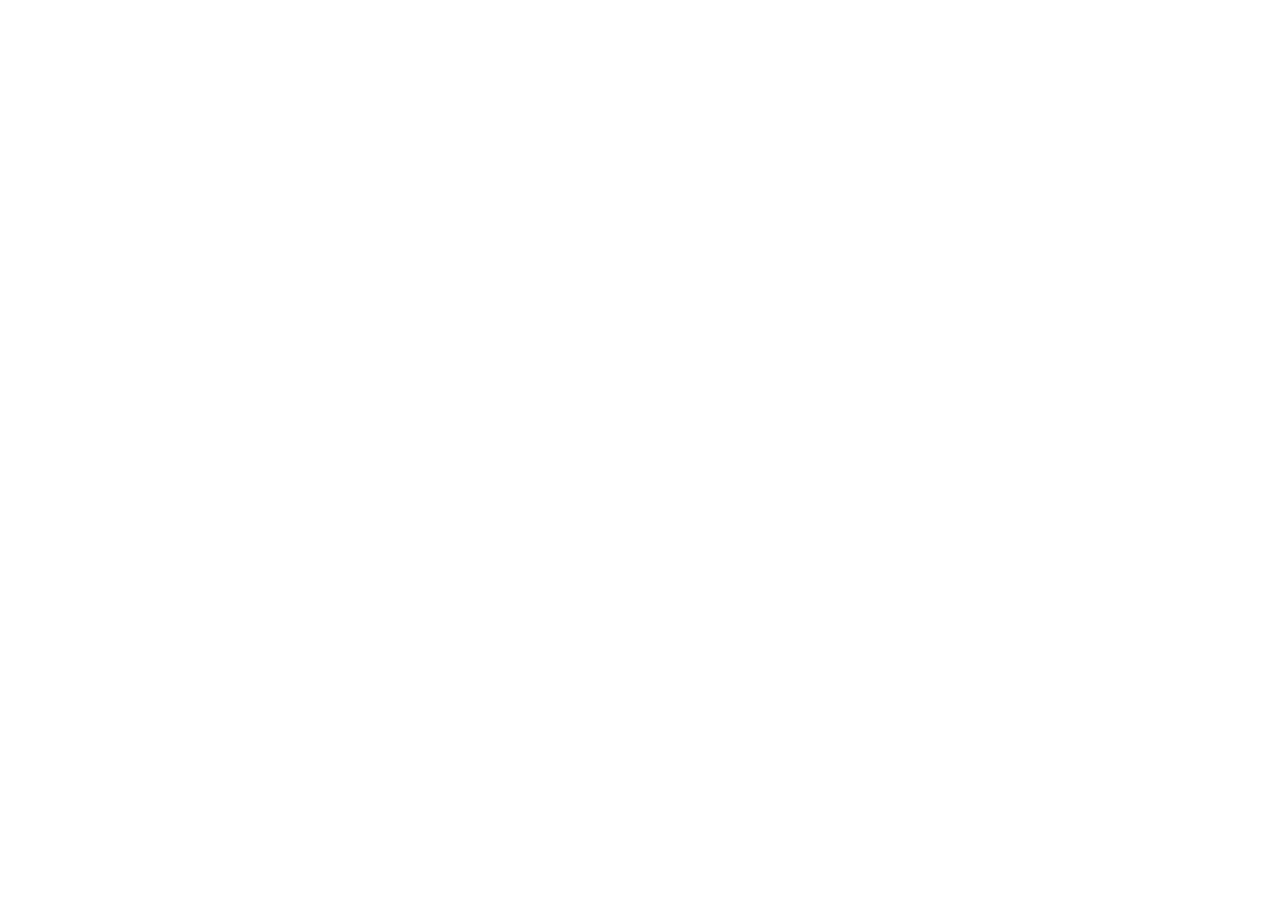
==== commit e2610b41: "Add files via upload" ====
--- a/index.html
+++ b/index.html
@@ -1,12 +1,11 @@
 <!doctype html>
-<html lang="es">
+<html lang="en">
   <head>
     <meta charset="UTF-8" />
     <meta name="viewport" content="width=device-width, initial-scale=1.0" />
-    <title>cafeina.ai - Apps con IA para Latinoamerica</title>
-    <meta name="description" content="Crea apps sin saber programar. La plataforma de IA para Latinoamerica." />
-    <script type="module" crossorigin src="./assets/index-54mlsna1.js"></script>
-    <link rel="stylesheet" crossorigin href="./assets/index-Dv09Xpn-.css">
+    <title>joel.cafe - Construye Apps sin Código</title>
+    <script type="module" crossorigin src="./assets/index-C6o21oPA.js"></script>
+    <link rel="stylesheet" crossorigin href="./assets/index-V8ca_m_F.css">
   </head>
   <body>
     <div id="root"></div>
--- a/assets/index-V8ca_m_F.css
+++ b/assets/index-V8ca_m_F.css
@@ -0,0 +1 @@
+*,:before,:after{--tw-border-spacing-x: 0;--tw-border-spacing-y: 0;--tw-translate-x: 0;--tw-translate-y: 0;--tw-rotate: 0;--tw-skew-x: 0;--tw-skew-y: 0;--tw-scale-x: 1;--tw-scale-y: 1;--tw-pan-x: ;--tw-pan-y: ;--tw-pinch-zoom: ;--tw-scroll-snap-strictness: proximity;--tw-gradient-from-position: ;--tw-gradient-via-position: ;--tw-gradient-to-position: ;--tw-ordinal: ;--tw-slashed-zero: ;--tw-numeric-figure: ;--tw-numeric-spacing: ;--tw-numeric-fraction: ;--tw-ring-inset: ;--tw-ring-offset-width: 0px;--tw-ring-offset-color: #fff;--tw-ring-color: rgb(59 130 246 / .5);--tw-ring-offset-shadow: 0 0 #0000;--tw-ring-shadow: 0 0 #0000;--tw-shadow: 0 0 #0000;--tw-shadow-colored: 0 0 #0000;--tw-blur: ;--tw-brightness: ;--tw-contrast: ;--tw-grayscale: ;--tw-hue-rotate: ;--tw-invert: ;--tw-saturate: ;--tw-sepia: ;--tw-drop-shadow: ;--tw-backdrop-blur: ;--tw-backdrop-brightness: ;--tw-backdrop-contrast: ;--tw-backdrop-grayscale: ;--tw-backdrop-hue-rotate: ;--tw-backdrop-invert: ;--tw-backdrop-opacity: ;--tw-backdrop-saturate: ;--tw-backdrop-sepia: ;--tw-contain-size: ;--tw-contain-layout: ;--tw-contain-paint: ;--tw-contain-style: }::backdrop{--tw-border-spacing-x: 0;--tw-border-spacing-y: 0;--tw-translate-x: 0;--tw-translate-y: 0;--tw-rotate: 0;--tw-skew-x: 0;--tw-skew-y: 0;--tw-scale-x: 1;--tw-scale-y: 1;--tw-pan-x: ;--tw-pan-y: ;--tw-pinch-zoom: ;--tw-scroll-snap-strictness: proximity;--tw-gradient-from-position: ;--tw-gradient-via-position: ;--tw-gradient-to-position: ;--tw-ordinal: ;--tw-slashed-zero: ;--tw-numeric-figure: ;--tw-numeric-spacing: ;--tw-numeric-fraction: ;--tw-ring-inset: ;--tw-ring-offset-width: 0px;--tw-ring-offset-color: #fff;--tw-ring-color: rgb(59 130 246 / .5);--tw-ring-offset-shadow: 0 0 #0000;--tw-ring-shadow: 0 0 #0000;--tw-shadow: 0 0 #0000;--tw-shadow-colored: 0 0 #0000;--tw-blur: ;--tw-brightness: ;--tw-contrast: ;--tw-grayscale: ;--tw-hue-rotate: ;--tw-invert: ;--tw-saturate: ;--tw-sepia: ;--tw-drop-shadow: ;--tw-backdrop-blur: ;--tw-backdrop-brightness: ;--tw-backdrop-contrast: ;--tw-backdrop-grayscale: ;--tw-backdrop-hue-rotate: ;--tw-backdrop-invert: ;--tw-backdrop-opacity: ;--tw-backdrop-saturate: ;--tw-backdrop-sepia: ;--tw-contain-size: ;--tw-contain-layout: ;--tw-contain-paint: ;--tw-contain-style: }*,:before,:after{box-sizing:border-box;border-width:0;border-style:solid;border-color:#e5e7eb}:before,:after{--tw-content: ""}html,:host{line-height:1.5;-webkit-text-size-adjust:100%;-moz-tab-size:4;-o-tab-size:4;tab-size:4;font-family:ui-sans-serif,system-ui,sans-serif,"Apple Color Emoji","Segoe UI Emoji",Segoe UI Symbol,"Noto Color Emoji";font-feature-settings:normal;font-variation-settings:normal;-webkit-tap-highlight-color:transparent}body{margin:0;line-height:inherit}hr{height:0;color:inherit;border-top-width:1px}abbr:where([title]){-webkit-text-decoration:underline dotted;text-decoration:underline dotted}h1,h2,h3,h4,h5,h6{font-size:inherit;font-weight:inherit}a{color:inherit;text-decoration:inherit}b,strong{font-weight:bolder}code,kbd,samp,pre{font-family:ui-monospace,SFMono-Regular,Menlo,Monaco,Consolas,Liberation Mono,Courier New,monospace;font-feature-settings:normal;font-variation-settings:normal;font-size:1em}small{font-size:80%}sub,sup{font-size:75%;line-height:0;position:relative;vertical-align:baseline}sub{bottom:-.25em}sup{top:-.5em}table{text-indent:0;border-color:inherit;border-collapse:collapse}button,input,optgroup,select,textarea{font-family:inherit;font-feature-settings:inherit;font-variation-settings:inherit;font-size:100%;font-weight:inherit;line-height:inherit;letter-spacing:inherit;color:inherit;margin:0;padding:0}button,select{text-transform:none}button,input:where([type=button]),input:where([type=reset]),input:where([type=submit]){-webkit-appearance:button;background-color:transparent;background-image:none}:-moz-focusring{outline:auto}:-moz-ui-invalid{box-shadow:none}progress{vertical-align:baseline}::-webkit-inner-spin-button,::-webkit-outer-spin-button{height:auto}[type=search]{-webkit-appearance:textfield;outline-offset:-2px}::-webkit-search-decoration{-webkit-appearance:none}::-webkit-file-upload-button{-webkit-appearance:button;font:inherit}summary{display:list-item}blockquote,dl,dd,h1,h2,h3,h4,h5,h6,hr,figure,p,pre{margin:0}fieldset{margin:0;padding:0}legend{padding:0}ol,ul,menu{list-style:none;margin:0;padding:0}dialog{padding:0}textarea{resize:vertical}input::-moz-placeholder,textarea::-moz-placeholder{opacity:1;color:#9ca3af}input::placeholder,textarea::placeholder{opacity:1;color:#9ca3af}button,[role=button]{cursor:pointer}:disabled{cursor:default}img,svg,video,canvas,audio,iframe,embed,object{display:block;vertical-align:middle}img,video{max-width:100%;height:auto}[hidden]:where(:not([hidden=until-found])){display:none}:root{--background: 0 0% 100%;--foreground: 240 10% 3.9%;--card: 0 0% 100%;--card-foreground: 240 10% 3.9%;--popover: 0 0% 100%;--popover-foreground: 240 10% 3.9%;--primary: 240 5.9% 10%;--primary-foreground: 0 0% 98%;--secondary: 240 4.8% 95.9%;--secondary-foreground: 240 5.9% 10%;--muted: 240 4.8% 95.9%;--muted-foreground: 240 3.8% 46.1%;--accent: 240 4.8% 95.9%;--accent-foreground: 240 5.9% 10%;--destructive: 0 84.2% 60.2%;--destructive-foreground: 0 0% 98%;--border: 240 5.9% 90%;--input: 240 5.9% 90%;--ring: 240 5.9% 10%;--radius: .625rem;--sidebar-background: 0 0% 98%;--sidebar-foreground: 240 5.3% 26.1%;--sidebar-primary: 240 5.9% 10%;--sidebar-primary-foreground: 0 0% 98%;--sidebar-accent: 240 4.8% 95.9%;--sidebar-accent-foreground: 240 5.9% 10%;--sidebar-border: 220 13% 91%;--sidebar-ring: 217.2 91.2% 59.8%}.dark{--background: 240 10% 3.9%;--foreground: 0 0% 98%;--card: 240 10% 3.9%;--card-foreground: 0 0% 98%;--popover: 240 10% 3.9%;--popover-foreground: 0 0% 98%;--primary: 0 0% 98%;--primary-foreground: 240 5.9% 10%;--secondary: 240 3.7% 15.9%;--secondary-foreground: 0 0% 98%;--muted: 240 3.7% 15.9%;--muted-foreground: 240 5% 64.9%;--accent: 240 3.7% 15.9%;--accent-foreground: 0 0% 98%;--destructive: 0 62.8% 30.6%;--destructive-foreground: 0 0% 98%;--border: 240 3.7% 15.9%;--input: 240 3.7% 15.9%;--ring: 240 4.9% 83.9%;--sidebar-background: 240 5.9% 10%;--sidebar-foreground: 240 4.8% 95.9%;--sidebar-primary: 224.3 76.3% 48%;--sidebar-primary-foreground: 0 0% 100%;--sidebar-accent: 240 3.7% 15.9%;--sidebar-accent-foreground: 240 4.8% 95.9%;--sidebar-border: 240 3.7% 15.9%;--sidebar-ring: 217.2 91.2% 59.8%}*{border-color:hsl(var(--border))}body{background-color:hsl(var(--background));color:hsl(var(--foreground))}.sr-only{position:absolute;width:1px;height:1px;padding:0;margin:-1px;overflow:hidden;clip:rect(0,0,0,0);white-space:nowrap;border-width:0}.pointer-events-none{pointer-events:none}.visible{visibility:visible}.invisible{visibility:hidden}.fixed{position:fixed}.absolute{position:absolute}.relative{position:relative}.inset-0{inset:0}.inset-x-0{left:0;right:0}.inset-y-0{top:0;bottom:0}.-bottom-12{bottom:-3rem}.-left-12{left:-3rem}.-right-12{right:-3rem}.-top-12{top:-3rem}.-top-3{top:-.75rem}.bottom-0{bottom:0}.bottom-6{bottom:1.5rem}.left-0{left:0}.left-1\/2{left:50%}.left-2{left:.5rem}.left-\[50\%\]{left:50%}.right-0{right:0}.right-1{right:.25rem}.right-2{right:.5rem}.right-3{right:.75rem}.right-4{right:1rem}.right-6{right:1.5rem}.right-full{right:100%}.top-0{top:0}.top-1\.5{top:.375rem}.top-1\/2{top:50%}.top-3\.5{top:.875rem}.top-4{top:1rem}.top-\[1px\]{top:1px}.top-\[50\%\]{top:50%}.top-\[60\%\]{top:60%}.top-full{top:100%}.isolate{isolation:isolate}.z-10{z-index:10}.z-20{z-index:20}.z-50{z-index:50}.z-\[1\]{z-index:1}.order-first{order:-9999}.order-last{order:9999}.col-start-2{grid-column-start:2}.row-span-2{grid-row:span 2 / span 2}.row-start-1{grid-row-start:1}.\!m-0{margin:0!important}.-mx-1{margin-left:-.25rem;margin-right:-.25rem}.-my-2{margin-top:-.5rem;margin-bottom:-.5rem}.mx-2{margin-left:.5rem;margin-right:.5rem}.mx-3\.5{margin-left:.875rem;margin-right:.875rem}.mx-auto{margin-left:auto;margin-right:auto}.my-0{margin-top:0;margin-bottom:0}.my-0\.5{margin-top:.125rem;margin-bottom:.125rem}.my-1{margin-top:.25rem;margin-bottom:.25rem}.-ml-4{margin-left:-1rem}.-mt-4{margin-top:-1rem}.mb-1{margin-bottom:.25rem}.mb-10{margin-bottom:2.5rem}.mb-12{margin-bottom:3rem}.mb-16{margin-bottom:4rem}.mb-2{margin-bottom:.5rem}.mb-3{margin-bottom:.75rem}.mb-4{margin-bottom:1rem}.mb-6{margin-bottom:1.5rem}.ml-1{margin-left:.25rem}.ml-2{margin-left:.5rem}.ml-4{margin-left:1rem}.ml-auto{margin-left:auto}.mr-1{margin-right:.25rem}.mr-3{margin-right:.75rem}.mt-0\.5{margin-top:.125rem}.mt-1{margin-top:.25rem}.mt-1\.5{margin-top:.375rem}.mt-2{margin-top:.5rem}.mt-4{margin-top:1rem}.mt-auto{margin-top:auto}.line-clamp-1{overflow:hidden;display:-webkit-box;-webkit-box-orient:vertical;-webkit-line-clamp:1}.line-clamp-2{overflow:hidden;display:-webkit-box;-webkit-box-orient:vertical;-webkit-line-clamp:2}.block{display:block}.inline-block{display:inline-block}.inline{display:inline}.flex{display:flex}.inline-flex{display:inline-flex}.table{display:table}.table-caption{display:table-caption}.table-cell{display:table-cell}.table-row{display:table-row}.grid{display:grid}.hidden{display:none}.aspect-square{aspect-ratio:1 / 1}.aspect-video{aspect-ratio:16 / 9}.size-10{width:2.5rem;height:2.5rem}.size-2{width:.5rem;height:.5rem}.size-2\.5{width:.625rem;height:.625rem}.size-3{width:.75rem;height:.75rem}.size-3\.5{width:.875rem;height:.875rem}.size-4{width:1rem;height:1rem}.size-6{width:1.5rem;height:1.5rem}.size-7{width:1.75rem;height:1.75rem}.size-8{width:2rem;height:2rem}.size-9{width:2.25rem;height:2.25rem}.size-auto{width:auto;height:auto}.size-full{width:100%;height:100%}.h-1\.5{height:.375rem}.h-10{height:2.5rem}.h-11{height:2.75rem}.h-12{height:3rem}.h-14{height:3.5rem}.h-16{height:4rem}.h-2{height:.5rem}.h-2\.5{height:.625rem}.h-3\.5{height:.875rem}.h-4{height:1rem}.h-5{height:1.25rem}.h-6{height:1.5rem}.h-7{height:1.75rem}.h-8{height:2rem}.h-9{height:2.25rem}.h-\[1\.15rem\]{height:1.15rem}.h-\[calc\(100\%-1px\)\]{height:calc(100% - 1px)}.h-\[var\(--radix-navigation-menu-viewport-height\)\]{height:var(--radix-navigation-menu-viewport-height)}.h-\[var\(--radix-select-trigger-height\)\]{height:var(--radix-select-trigger-height)}.h-auto{height:auto}.h-full{height:100%}.h-px{height:1px}.h-svh{height:100svh}.max-h-\[300px\]{max-height:300px}.min-h-0{min-height:0px}.min-h-16{min-height:4rem}.min-h-4{min-height:1rem}.min-h-screen{min-height:100vh}.min-h-svh{min-height:100svh}.w-0{width:0px}.w-1{width:.25rem}.w-10{width:2.5rem}.w-12{width:3rem}.w-16{width:4rem}.w-2{width:.5rem}.w-2\.5{width:.625rem}.w-3{width:.75rem}.w-3\.5{width:.875rem}.w-3\/4{width:75%}.w-4{width:1rem}.w-5{width:1.25rem}.w-6{width:1.5rem}.w-64{width:16rem}.w-72{width:18rem}.w-8{width:2rem}.w-9{width:2.25rem}.w-\[100px\]{width:100px}.w-auto{width:auto}.w-fit{width:-moz-fit-content;width:fit-content}.w-full{width:100%}.w-max{width:-moz-max-content;width:max-content}.w-px{width:1px}.min-w-0{min-width:0px}.min-w-10{min-width:2.5rem}.min-w-5{min-width:1.25rem}.min-w-8{min-width:2rem}.min-w-9{min-width:2.25rem}.min-w-\[12rem\]{min-width:12rem}.min-w-\[8rem\]{min-width:8rem}.min-w-\[var\(--radix-select-trigger-width\)\]{min-width:var(--radix-select-trigger-width)}.max-w-2xl{max-width:42rem}.max-w-3xl{max-width:48rem}.max-w-4xl{max-width:56rem}.max-w-5xl{max-width:64rem}.max-w-6xl{max-width:72rem}.max-w-\[calc\(100\%-2rem\)\]{max-width:calc(100% - 2rem)}.max-w-max{max-width:-moz-max-content;max-width:max-content}.max-w-sm{max-width:24rem}.max-w-xl{max-width:36rem}.max-w-xs{max-width:20rem}.flex-1{flex:1 1 0%}.shrink-0{flex-shrink:0}.grow{flex-grow:1}.grow-0{flex-grow:0}.basis-full{flex-basis:100%}.caption-bottom{caption-side:bottom}.border-collapse{border-collapse:collapse}.-translate-x-1\/2{--tw-translate-x: -50%;transform:translate(var(--tw-translate-x),var(--tw-translate-y)) rotate(var(--tw-rotate)) skew(var(--tw-skew-x)) skewY(var(--tw-skew-y)) scaleX(var(--tw-scale-x)) scaleY(var(--tw-scale-y))}.-translate-x-px{--tw-translate-x: -1px;transform:translate(var(--tw-translate-x),var(--tw-translate-y)) rotate(var(--tw-rotate)) skew(var(--tw-skew-x)) skewY(var(--tw-skew-y)) scaleX(var(--tw-scale-x)) scaleY(var(--tw-scale-y))}.-translate-y-1\/2{--tw-translate-y: -50%;transform:translate(var(--tw-translate-x),var(--tw-translate-y)) rotate(var(--tw-rotate)) skew(var(--tw-skew-x)) skewY(var(--tw-skew-y)) scaleX(var(--tw-scale-x)) scaleY(var(--tw-scale-y))}.translate-x-\[-50\%\]{--tw-translate-x: -50%;transform:translate(var(--tw-translate-x),var(--tw-translate-y)) rotate(var(--tw-rotate)) skew(var(--tw-skew-x)) skewY(var(--tw-skew-y)) scaleX(var(--tw-scale-x)) scaleY(var(--tw-scale-y))}.translate-x-px{--tw-translate-x: 1px;transform:translate(var(--tw-translate-x),var(--tw-translate-y)) rotate(var(--tw-rotate)) skew(var(--tw-skew-x)) skewY(var(--tw-skew-y)) scaleX(var(--tw-scale-x)) scaleY(var(--tw-scale-y))}.translate-y-0\.5{--tw-translate-y: .125rem;transform:translate(var(--tw-translate-x),var(--tw-translate-y)) rotate(var(--tw-rotate)) skew(var(--tw-skew-x)) skewY(var(--tw-skew-y)) scaleX(var(--tw-scale-x)) scaleY(var(--tw-scale-y))}.translate-y-\[-50\%\]{--tw-translate-y: -50%;transform:translate(var(--tw-translate-x),var(--tw-translate-y)) rotate(var(--tw-rotate)) skew(var(--tw-skew-x)) skewY(var(--tw-skew-y)) scaleX(var(--tw-scale-x)) scaleY(var(--tw-scale-y))}.translate-y-\[calc\(-50\%_-_2px\)\]{--tw-translate-y: calc(-50% - 2px) ;transform:translate(var(--tw-translate-x),var(--tw-translate-y)) rotate(var(--tw-rotate)) skew(var(--tw-skew-x)) skewY(var(--tw-skew-y)) scaleX(var(--tw-scale-x)) scaleY(var(--tw-scale-y))}.rotate-45{--tw-rotate: 45deg;transform:translate(var(--tw-translate-x),var(--tw-translate-y)) rotate(var(--tw-rotate)) skew(var(--tw-skew-x)) skewY(var(--tw-skew-y)) scaleX(var(--tw-scale-x)) scaleY(var(--tw-scale-y))}.rotate-90{--tw-rotate: 90deg;transform:translate(var(--tw-translate-x),var(--tw-translate-y)) rotate(var(--tw-rotate)) skew(var(--tw-skew-x)) skewY(var(--tw-skew-y)) scaleX(var(--tw-scale-x)) scaleY(var(--tw-scale-y))}.transform{transform:translate(var(--tw-translate-x),var(--tw-translate-y)) rotate(var(--tw-rotate)) skew(var(--tw-skew-x)) skewY(var(--tw-skew-y)) scaleX(var(--tw-scale-x)) scaleY(var(--tw-scale-y))}@keyframes caret-blink{0%,70%,to{opacity:1}20%,50%{opacity:0}}.animate-caret-blink{animation:caret-blink 1.25s ease-out infinite}@keyframes pulse{50%{opacity:.5}}.animate-pulse{animation:pulse 2s cubic-bezier(.4,0,.6,1) infinite}@keyframes spin{to{transform:rotate(360deg)}}.animate-spin{animation:spin 1s linear infinite}.cursor-default{cursor:default}.cursor-text{cursor:text}.touch-none{touch-action:none}.select-none{-webkit-user-select:none;-moz-user-select:none;user-select:none}.resize-none{resize:none}.scroll-my-1{scroll-margin-top:.25rem;scroll-margin-bottom:.25rem}.scroll-py-1{scroll-padding-top:.25rem;scroll-padding-bottom:.25rem}.list-disc{list-style-type:disc}.list-none{list-style-type:none}.auto-rows-min{grid-auto-rows:min-content}.grid-cols-2{grid-template-columns:repeat(2,minmax(0,1fr))}.grid-cols-\[0_1fr\]{grid-template-columns:0 1fr}.grid-rows-\[auto_auto\]{grid-template-rows:auto auto}.flex-row{flex-direction:row}.flex-col{flex-direction:column}.flex-col-reverse{flex-direction:column-reverse}.flex-wrap{flex-wrap:wrap}.place-content-center{place-content:center}.items-start{align-items:flex-start}.items-end{align-items:flex-end}.items-center{align-items:center}.items-baseline{align-items:baseline}.items-stretch{align-items:stretch}.justify-start{justify-content:flex-start}.justify-center{justify-content:center}.justify-between{justify-content:space-between}.justify-items-start{justify-items:start}.gap-0\.5{gap:.125rem}.gap-1{gap:.25rem}.gap-1\.5{gap:.375rem}.gap-10{gap:2.5rem}.gap-12{gap:3rem}.gap-2{gap:.5rem}.gap-2\.5{gap:.625rem}.gap-3{gap:.75rem}.gap-4{gap:1rem}.gap-5{gap:1.25rem}.gap-6{gap:1.5rem}.gap-7{gap:1.75rem}.gap-8{gap:2rem}.gap-\[--spacing\(var\(--gap\)\)\]{gap:var(--spacing(var(--gap)))}.gap-y-0\.5{row-gap:.125rem}.space-y-2>:not([hidden])~:not([hidden]){--tw-space-y-reverse: 0;margin-top:calc(.5rem * calc(1 - var(--tw-space-y-reverse)));margin-bottom:calc(.5rem * var(--tw-space-y-reverse))}.space-y-2\.5>:not([hidden])~:not([hidden]){--tw-space-y-reverse: 0;margin-top:calc(.625rem * calc(1 - var(--tw-space-y-reverse)));margin-bottom:calc(.625rem * var(--tw-space-y-reverse))}.space-y-3>:not([hidden])~:not([hidden]){--tw-space-y-reverse: 0;margin-top:calc(.75rem * calc(1 - var(--tw-space-y-reverse)));margin-bottom:calc(.75rem * var(--tw-space-y-reverse))}.space-y-4>:not([hidden])~:not([hidden]){--tw-space-y-reverse: 0;margin-top:calc(1rem * calc(1 - var(--tw-space-y-reverse)));margin-bottom:calc(1rem * var(--tw-space-y-reverse))}.space-y-5>:not([hidden])~:not([hidden]){--tw-space-y-reverse: 0;margin-top:calc(1.25rem * calc(1 - var(--tw-space-y-reverse)));margin-bottom:calc(1.25rem * var(--tw-space-y-reverse))}.space-y-8>:not([hidden])~:not([hidden]){--tw-space-y-reverse: 0;margin-top:calc(2rem * calc(1 - var(--tw-space-y-reverse)));margin-bottom:calc(2rem * var(--tw-space-y-reverse))}.self-start{align-self:flex-start}.self-stretch{align-self:stretch}.justify-self-end{justify-self:end}.overflow-auto{overflow:auto}.overflow-hidden{overflow:hidden}.overflow-x-auto{overflow-x:auto}.overflow-y-auto{overflow-y:auto}.overflow-x-hidden{overflow-x:hidden}.whitespace-nowrap{white-space:nowrap}.text-balance{text-wrap:balance}.break-words{overflow-wrap:break-word}.rounded-2xl{border-radius:1rem}.rounded-3xl{border-radius:1.5rem}.rounded-\[2px\]{border-radius:2px}.rounded-\[4px\]{border-radius:4px}.rounded-\[calc\(var\(--radius\)-5px\)\]{border-radius:calc(var(--radius) - 5px)}.rounded-\[inherit\]{border-radius:inherit}.rounded-full{border-radius:9999px}.rounded-lg{border-radius:var(--radius)}.rounded-md{border-radius:calc(var(--radius) - 2px)}.rounded-none{border-radius:0}.rounded-sm{border-radius:calc(var(--radius) - 4px)}.rounded-xl{border-radius:calc(var(--radius) + 4px)}.rounded-xs{border-radius:calc(var(--radius) - 6px)}.rounded-l-md{border-top-left-radius:calc(var(--radius) - 2px);border-bottom-left-radius:calc(var(--radius) - 2px)}.rounded-r-md{border-top-right-radius:calc(var(--radius) - 2px);border-bottom-right-radius:calc(var(--radius) - 2px)}.rounded-tl-sm{border-top-left-radius:calc(var(--radius) - 4px)}.border{border-width:1px}.border-0{border-width:0px}.border-2{border-width:2px}.border-\[1\.5px\]{border-width:1.5px}.border-y{border-top-width:1px;border-bottom-width:1px}.border-b{border-bottom-width:1px}.border-l{border-left-width:1px}.border-r{border-right-width:1px}.border-t{border-top-width:1px}.border-dashed{border-style:dashed}.border-\[\#2E7D32\]\/20{border-color:#2e7d3233}.border-\[\#C8E6C9\]{--tw-border-opacity: 1;border-color:rgb(200 230 201 / var(--tw-border-opacity, 1))}.border-\[\#D4910C\]\/30{border-color:#d4910c4d}.border-\[\#E8D5C1\]{--tw-border-opacity: 1;border-color:rgb(232 213 193 / var(--tw-border-opacity, 1))}.border-\[\#FFCDD2\]{--tw-border-opacity: 1;border-color:rgb(255 205 210 / var(--tw-border-opacity, 1))}.border-border{border-color:hsl(var(--border))}.border-border\/50{border-color:hsl(var(--border) / .5)}.border-input{border-color:hsl(var(--input))}.border-primary{border-color:hsl(var(--primary))}.border-sidebar-border{border-color:hsl(var(--sidebar-border))}.border-transparent{border-color:transparent}.border-white\/10{border-color:#ffffff1a}.border-white\/20{border-color:#fff3}.border-white\/40{border-color:#fff6}.border-l-transparent{border-left-color:transparent}.border-t-transparent{border-top-color:transparent}.bg-\[\#25D366\]{--tw-bg-opacity: 1;background-color:rgb(37 211 102 / var(--tw-bg-opacity, 1))}.bg-\[\#3D2B1F\]{--tw-bg-opacity: 1;background-color:rgb(61 43 31 / var(--tw-bg-opacity, 1))}.bg-\[\#D4910C\]{--tw-bg-opacity: 1;background-color:rgb(212 145 12 / var(--tw-bg-opacity, 1))}.bg-\[\#E8F5E9\]{--tw-bg-opacity: 1;background-color:rgb(232 245 233 / var(--tw-bg-opacity, 1))}.bg-\[\#F5E6D0\]{--tw-bg-opacity: 1;background-color:rgb(245 230 208 / var(--tw-bg-opacity, 1))}.bg-\[\#FFEBEE\]{--tw-bg-opacity: 1;background-color:rgb(255 235 238 / var(--tw-bg-opacity, 1))}.bg-\[\#FFF8F0\]{--tw-bg-opacity: 1;background-color:rgb(255 248 240 / var(--tw-bg-opacity, 1))}.bg-\[\#FFF8F0\]\/95{background-color:#fff8f0f2}.bg-accent{background-color:hsl(var(--accent))}.bg-amber-400{--tw-bg-opacity: 1;background-color:rgb(251 191 36 / var(--tw-bg-opacity, 1))}.bg-amber-400\/20{background-color:#fbbf2433}.bg-background{background-color:hsl(var(--background))}.bg-black\/50{background-color:#00000080}.bg-border{background-color:hsl(var(--border))}.bg-card{background-color:hsl(var(--card))}.bg-destructive{--tw-bg-opacity: 1;background-color:hsl(var(--destructive) / var(--tw-bg-opacity, 1))}.bg-foreground{background-color:hsl(var(--foreground))}.bg-input{background-color:hsl(var(--input))}.bg-muted{background-color:hsl(var(--muted))}.bg-muted\/50{background-color:hsl(var(--muted) / .5)}.bg-popover{background-color:hsl(var(--popover))}.bg-primary{background-color:hsl(var(--primary))}.bg-primary\/20{background-color:hsl(var(--primary) / .2)}.bg-secondary{background-color:hsl(var(--secondary))}.bg-sidebar{background-color:hsl(var(--sidebar-background))}.bg-sidebar-border{background-color:hsl(var(--sidebar-border))}.bg-transparent{background-color:transparent}.bg-white{--tw-bg-opacity: 1;background-color:rgb(255 255 255 / var(--tw-bg-opacity, 1))}.bg-white\/10{background-color:#ffffff1a}.bg-white\/15{background-color:#ffffff26}.bg-gradient-to-r{background-image:linear-gradient(to right,var(--tw-gradient-stops))}.from-\[\#3D2B1F\]\/80{--tw-gradient-from: rgb(61 43 31 / .8) var(--tw-gradient-from-position);--tw-gradient-to: rgb(61 43 31 / 0) var(--tw-gradient-to-position);--tw-gradient-stops: var(--tw-gradient-from), var(--tw-gradient-to)}.from-\[\#3D2B1F\]\/85{--tw-gradient-from: rgb(61 43 31 / .85) var(--tw-gradient-from-position);--tw-gradient-to: rgb(61 43 31 / 0) var(--tw-gradient-to-position);--tw-gradient-stops: var(--tw-gradient-from), var(--tw-gradient-to)}.via-\[\#5C3D2A\]\/70{--tw-gradient-to: rgb(92 61 42 / 0) var(--tw-gradient-to-position);--tw-gradient-stops: var(--tw-gradient-from), rgb(92 61 42 / .7) var(--tw-gradient-via-position), var(--tw-gradient-to)}.via-\[\#5C3D2A\]\/75{--tw-gradient-to: rgb(92 61 42 / 0) var(--tw-gradient-to-position);--tw-gradient-stops: var(--tw-gradient-from), rgb(92 61 42 / .75) var(--tw-gradient-via-position), var(--tw-gradient-to)}.to-\[\#3D2B1F\]\/55{--tw-gradient-to: rgb(61 43 31 / .55) var(--tw-gradient-to-position)}.to-\[\#3D2B1F\]\/60{--tw-gradient-to: rgb(61 43 31 / .6) var(--tw-gradient-to-position)}.fill-current{fill:currentColor}.fill-foreground{fill:hsl(var(--foreground))}.fill-primary{fill:hsl(var(--primary))}.object-cover{-o-object-fit:cover;object-fit:cover}.p-0{padding:0}.p-1{padding:.25rem}.p-2{padding:.5rem}.p-3{padding:.75rem}.p-4{padding:1rem}.p-5{padding:1.25rem}.p-6{padding:1.5rem}.p-8{padding:2rem}.p-\[3px\]{padding:3px}.p-px{padding:1px}.px-1{padding-left:.25rem;padding-right:.25rem}.px-1\.5{padding-left:.375rem;padding-right:.375rem}.px-10{padding-left:2.5rem;padding-right:2.5rem}.px-2{padding-left:.5rem;padding-right:.5rem}.px-2\.5{padding-left:.625rem;padding-right:.625rem}.px-3{padding-left:.75rem;padding-right:.75rem}.px-4{padding-left:1rem;padding-right:1rem}.px-5{padding-left:1.25rem;padding-right:1.25rem}.px-6{padding-left:1.5rem;padding-right:1.5rem}.px-8{padding-left:2rem;padding-right:2rem}.py-0\.5{padding-top:.125rem;padding-bottom:.125rem}.py-1{padding-top:.25rem;padding-bottom:.25rem}.py-1\.5{padding-top:.375rem;padding-bottom:.375rem}.py-12{padding-top:3rem;padding-bottom:3rem}.py-2{padding-top:.5rem;padding-bottom:.5rem}.py-20{padding-top:5rem;padding-bottom:5rem}.py-24{padding-top:6rem;padding-bottom:6rem}.py-3{padding-top:.75rem;padding-bottom:.75rem}.py-4{padding-top:1rem;padding-bottom:1rem}.py-6{padding-top:1.5rem;padding-bottom:1.5rem}.pb-3{padding-bottom:.75rem}.pb-4{padding-bottom:1rem}.pl-2{padding-left:.5rem}.pl-3{padding-left:.75rem}.pl-4{padding-left:1rem}.pl-8{padding-left:2rem}.pr-1{padding-right:.25rem}.pr-2{padding-right:.5rem}.pr-2\.5{padding-right:.625rem}.pr-3{padding-right:.75rem}.pr-8{padding-right:2rem}.pt-0{padding-top:0}.pt-16{padding-top:4rem}.pt-2{padding-top:.5rem}.pt-3{padding-top:.75rem}.pt-4{padding-top:1rem}.pt-6{padding-top:1.5rem}.pt-8{padding-top:2rem}.text-left{text-align:left}.text-center{text-align:center}.align-middle{vertical-align:middle}.font-mono{font-family:ui-monospace,SFMono-Regular,Menlo,Monaco,Consolas,Liberation Mono,Courier New,monospace}.font-sans{font-family:ui-sans-serif,system-ui,sans-serif,"Apple Color Emoji","Segoe UI Emoji",Segoe UI Symbol,"Noto Color Emoji"}.text-2xl{font-size:1.5rem;line-height:2rem}.text-3xl{font-size:1.875rem;line-height:2.25rem}.text-4xl{font-size:2.25rem;line-height:2.5rem}.text-\[0\.8rem\]{font-size:.8rem}.text-base{font-size:1rem;line-height:1.5rem}.text-lg{font-size:1.125rem;line-height:1.75rem}.text-sm{font-size:.875rem;line-height:1.25rem}.text-sm\/relaxed{font-size:.875rem;line-height:1.625}.text-xl{font-size:1.25rem;line-height:1.75rem}.text-xs{font-size:.75rem;line-height:1rem}.font-bold{font-weight:700}.font-extrabold{font-weight:800}.font-medium{font-weight:500}.font-normal{font-weight:400}.font-semibold{font-weight:600}.italic{font-style:italic}.tabular-nums{--tw-numeric-spacing: tabular-nums;font-variant-numeric:var(--tw-ordinal) var(--tw-slashed-zero) var(--tw-numeric-figure) var(--tw-numeric-spacing) var(--tw-numeric-fraction)}.leading-none{line-height:1}.leading-normal{line-height:1.5}.leading-relaxed{line-height:1.625}.leading-snug{line-height:1.375}.leading-tight{line-height:1.25}.tracking-tight{letter-spacing:-.025em}.tracking-widest{letter-spacing:.1em}.text-\[\#2E7D32\]{--tw-text-opacity: 1;color:rgb(46 125 50 / var(--tw-text-opacity, 1))}.text-\[\#3D2B1F\]{--tw-text-opacity: 1;color:rgb(61 43 31 / var(--tw-text-opacity, 1))}.text-\[\#6B4423\]{--tw-text-opacity: 1;color:rgb(107 68 35 / var(--tw-text-opacity, 1))}.text-\[\#8B7355\]{--tw-text-opacity: 1;color:rgb(139 115 85 / var(--tw-text-opacity, 1))}.text-\[\#C62828\]{--tw-text-opacity: 1;color:rgb(198 40 40 / var(--tw-text-opacity, 1))}.text-\[\#D4910C\]{--tw-text-opacity: 1;color:rgb(212 145 12 / var(--tw-text-opacity, 1))}.text-\[\#E8D5C1\]{--tw-text-opacity: 1;color:rgb(232 213 193 / var(--tw-text-opacity, 1))}.text-\[\#EF9A9A\]{--tw-text-opacity: 1;color:rgb(239 154 154 / var(--tw-text-opacity, 1))}.text-\[\#FFB84D\]{--tw-text-opacity: 1;color:rgb(255 184 77 / var(--tw-text-opacity, 1))}.text-accent-foreground{color:hsl(var(--accent-foreground))}.text-amber-200{--tw-text-opacity: 1;color:rgb(253 230 138 / var(--tw-text-opacity, 1))}.text-amber-300{--tw-text-opacity: 1;color:rgb(252 211 77 / var(--tw-text-opacity, 1))}.text-amber-400{--tw-text-opacity: 1;color:rgb(251 191 36 / var(--tw-text-opacity, 1))}.text-background{color:hsl(var(--background))}.text-card-foreground{color:hsl(var(--card-foreground))}.text-current{color:currentColor}.text-destructive{--tw-text-opacity: 1;color:hsl(var(--destructive) / var(--tw-text-opacity, 1))}.text-foreground{color:hsl(var(--foreground))}.text-muted-foreground{color:hsl(var(--muted-foreground))}.text-popover-foreground{color:hsl(var(--popover-foreground))}.text-primary{color:hsl(var(--primary))}.text-primary-foreground{color:hsl(var(--primary-foreground))}.text-secondary-foreground{color:hsl(var(--secondary-foreground))}.text-sidebar-foreground{color:hsl(var(--sidebar-foreground))}.text-sidebar-foreground\/70{color:hsl(var(--sidebar-foreground) / .7)}.text-white{--tw-text-opacity: 1;color:rgb(255 255 255 / var(--tw-text-opacity, 1))}.underline-offset-4{text-underline-offset:4px}.opacity-0{opacity:0}.opacity-50{opacity:.5}.opacity-70{opacity:.7}.shadow{--tw-shadow: 0 1px 3px 0 rgb(0 0 0 / .1), 0 1px 2px -1px rgb(0 0 0 / .1);--tw-shadow-colored: 0 1px 3px 0 var(--tw-shadow-color), 0 1px 2px -1px var(--tw-shadow-color);box-shadow:var(--tw-ring-offset-shadow, 0 0 #0000),var(--tw-ring-shadow, 0 0 #0000),var(--tw-shadow)}.shadow-2xl{--tw-shadow: 0 25px 50px -12px rgb(0 0 0 / .25);--tw-shadow-colored: 0 25px 50px -12px var(--tw-shadow-color);box-shadow:var(--tw-ring-offset-shadow, 0 0 #0000),var(--tw-ring-shadow, 0 0 #0000),var(--tw-shadow)}.shadow-\[0_0_0_1px_hsl\(var\(--sidebar-border\)\)\]{--tw-shadow: 0 0 0 1px hsl(var(--sidebar-border));--tw-shadow-colored: 0 0 0 1px var(--tw-shadow-color);box-shadow:var(--tw-ring-offset-shadow, 0 0 #0000),var(--tw-ring-shadow, 0 0 #0000),var(--tw-shadow)}.shadow-lg{--tw-shadow: 0 10px 15px -3px rgb(0 0 0 / .1), 0 4px 6px -4px rgb(0 0 0 / .1);--tw-shadow-colored: 0 10px 15px -3px var(--tw-shadow-color), 0 4px 6px -4px var(--tw-shadow-color);box-shadow:var(--tw-ring-offset-shadow, 0 0 #0000),var(--tw-ring-shadow, 0 0 #0000),var(--tw-shadow)}.shadow-md{--tw-shadow: 0 4px 6px -1px rgb(0 0 0 / .1), 0 2px 4px -2px rgb(0 0 0 / .1);--tw-shadow-colored: 0 4px 6px -1px var(--tw-shadow-color), 0 2px 4px -2px var(--tw-shadow-color);box-shadow:var(--tw-ring-offset-shadow, 0 0 #0000),var(--tw-ring-shadow, 0 0 #0000),var(--tw-shadow)}.shadow-none{--tw-shadow: 0 0 #0000;--tw-shadow-colored: 0 0 #0000;box-shadow:var(--tw-ring-offset-shadow, 0 0 #0000),var(--tw-ring-shadow, 0 0 #0000),var(--tw-shadow)}.shadow-sm{--tw-shadow: 0 1px 2px 0 rgb(0 0 0 / .05);--tw-shadow-colored: 0 1px 2px 0 var(--tw-shadow-color);box-shadow:var(--tw-ring-offset-shadow, 0 0 #0000),var(--tw-ring-shadow, 0 0 #0000),var(--tw-shadow)}.shadow-xl{--tw-shadow: 0 20px 25px -5px rgb(0 0 0 / .1), 0 8px 10px -6px rgb(0 0 0 / .1);--tw-shadow-colored: 0 20px 25px -5px var(--tw-shadow-color), 0 8px 10px -6px var(--tw-shadow-color);box-shadow:var(--tw-ring-offset-shadow, 0 0 #0000),var(--tw-ring-shadow, 0 0 #0000),var(--tw-shadow)}.shadow-xs{--tw-shadow: 0 1px 2px 0 rgb(0 0 0 / .05);--tw-shadow-colored: 0 1px 2px 0 var(--tw-shadow-color);box-shadow:var(--tw-ring-offset-shadow, 0 0 #0000),var(--tw-ring-shadow, 0 0 #0000),var(--tw-shadow)}.outline-none{outline:2px solid transparent;outline-offset:2px}.outline{outline-style:solid}.ring-0{--tw-ring-offset-shadow: var(--tw-ring-inset) 0 0 0 var(--tw-ring-offset-width) var(--tw-ring-offset-color);--tw-ring-shadow: var(--tw-ring-inset) 0 0 0 calc(0px + var(--tw-ring-offset-width)) var(--tw-ring-color);box-shadow:var(--tw-ring-offset-shadow),var(--tw-ring-shadow),var(--tw-shadow, 0 0 #0000)}.ring-2{--tw-ring-offset-shadow: var(--tw-ring-inset) 0 0 0 var(--tw-ring-offset-width) var(--tw-ring-offset-color);--tw-ring-shadow: var(--tw-ring-inset) 0 0 0 calc(2px + var(--tw-ring-offset-width)) var(--tw-ring-color);box-shadow:var(--tw-ring-offset-shadow),var(--tw-ring-shadow),var(--tw-shadow, 0 0 #0000)}.ring-\[\#D4910C\]{--tw-ring-opacity: 1;--tw-ring-color: rgb(212 145 12 / var(--tw-ring-opacity, 1))}.ring-ring\/50{--tw-ring-color: hsl(var(--ring) / .5)}.ring-sidebar-ring{--tw-ring-color: hsl(var(--sidebar-ring))}.ring-offset-background{--tw-ring-offset-color: hsl(var(--background))}.blur-3xl{--tw-blur: blur(64px);filter:var(--tw-blur) var(--tw-brightness) var(--tw-contrast) var(--tw-grayscale) var(--tw-hue-rotate) var(--tw-invert) var(--tw-saturate) var(--tw-sepia) var(--tw-drop-shadow)}.filter{filter:var(--tw-blur) var(--tw-brightness) var(--tw-contrast) var(--tw-grayscale) var(--tw-hue-rotate) var(--tw-invert) var(--tw-saturate) var(--tw-sepia) var(--tw-drop-shadow)}.backdrop-blur-sm{--tw-backdrop-blur: blur(4px);-webkit-backdrop-filter:var(--tw-backdrop-blur) var(--tw-backdrop-brightness) var(--tw-backdrop-contrast) var(--tw-backdrop-grayscale) var(--tw-backdrop-hue-rotate) var(--tw-backdrop-invert) var(--tw-backdrop-opacity) var(--tw-backdrop-saturate) var(--tw-backdrop-sepia);backdrop-filter:var(--tw-backdrop-blur) var(--tw-backdrop-brightness) var(--tw-backdrop-contrast) var(--tw-backdrop-grayscale) var(--tw-backdrop-hue-rotate) var(--tw-backdrop-invert) var(--tw-backdrop-opacity) var(--tw-backdrop-saturate) var(--tw-backdrop-sepia)}.backdrop-blur-xl{--tw-backdrop-blur: blur(24px);-webkit-backdrop-filter:var(--tw-backdrop-blur) var(--tw-backdrop-brightness) var(--tw-backdrop-contrast) var(--tw-backdrop-grayscale) var(--tw-backdrop-hue-rotate) var(--tw-backdrop-invert) var(--tw-backdrop-opacity) var(--tw-backdrop-saturate) var(--tw-backdrop-sepia);backdrop-filter:var(--tw-backdrop-blur) var(--tw-backdrop-brightness) var(--tw-backdrop-contrast) var(--tw-backdrop-grayscale) var(--tw-backdrop-hue-rotate) var(--tw-backdrop-invert) var(--tw-backdrop-opacity) var(--tw-backdrop-saturate) var(--tw-backdrop-sepia)}.transition{transition-property:color,background-color,border-color,text-decoration-color,fill,stroke,opacity,box-shadow,transform,filter,backdrop-filter;transition-timing-function:cubic-bezier(.4,0,.2,1);transition-duration:.15s}.transition-\[color\,box-shadow\]{transition-property:color,box-shadow;transition-timing-function:cubic-bezier(.4,0,.2,1);transition-duration:.15s}.transition-\[left\,right\,width\]{transition-property:left,right,width;transition-timing-function:cubic-bezier(.4,0,.2,1);transition-duration:.15s}.transition-\[margin\,opacity\]{transition-property:margin,opacity;transition-timing-function:cubic-bezier(.4,0,.2,1);transition-duration:.15s}.transition-\[width\,height\,padding\]{transition-property:width,height,padding;transition-timing-function:cubic-bezier(.4,0,.2,1);transition-duration:.15s}.transition-\[width\]{transition-property:width;transition-timing-function:cubic-bezier(.4,0,.2,1);transition-duration:.15s}.transition-all{transition-property:all;transition-timing-function:cubic-bezier(.4,0,.2,1);transition-duration:.15s}.transition-colors{transition-property:color,background-color,border-color,text-decoration-color,fill,stroke;transition-timing-function:cubic-bezier(.4,0,.2,1);transition-duration:.15s}.transition-none{transition-property:none}.transition-opacity{transition-property:opacity;transition-timing-function:cubic-bezier(.4,0,.2,1);transition-duration:.15s}.transition-shadow{transition-property:box-shadow;transition-timing-function:cubic-bezier(.4,0,.2,1);transition-duration:.15s}.transition-transform{transition-property:transform;transition-timing-function:cubic-bezier(.4,0,.2,1);transition-duration:.15s}.duration-100{transition-duration:.1s}.duration-1000{transition-duration:1s}.duration-200{transition-duration:.2s}.duration-300{transition-duration:.3s}.duration-500{transition-duration:.5s}.ease-in-out{transition-timing-function:cubic-bezier(.4,0,.2,1)}.ease-linear{transition-timing-function:linear}@keyframes enter{0%{opacity:var(--tw-enter-opacity, 1);transform:translate3d(var(--tw-enter-translate-x, 0),var(--tw-enter-translate-y, 0),0) scale3d(var(--tw-enter-scale, 1),var(--tw-enter-scale, 1),var(--tw-enter-scale, 1)) rotate(var(--tw-enter-rotate, 0))}}@keyframes exit{to{opacity:var(--tw-exit-opacity, 1);transform:translate3d(var(--tw-exit-translate-x, 0),var(--tw-exit-translate-y, 0),0) scale3d(var(--tw-exit-scale, 1),var(--tw-exit-scale, 1),var(--tw-exit-scale, 1)) rotate(var(--tw-exit-rotate, 0))}}.animate-in{animation-name:enter;animation-duration:.15s;--tw-enter-opacity: initial;--tw-enter-scale: initial;--tw-enter-rotate: initial;--tw-enter-translate-x: initial;--tw-enter-translate-y: initial}.fade-in-0{--tw-enter-opacity: 0}.zoom-in-95{--tw-enter-scale: .95}.duration-100{animation-duration:.1s}.duration-1000{animation-duration:1s}.duration-200{animation-duration:.2s}.duration-300{animation-duration:.3s}.duration-500{animation-duration:.5s}.ease-in-out{animation-timing-function:cubic-bezier(.4,0,.2,1)}.ease-linear{animation-timing-function:linear}.\[--cell-size\:--spacing\(8\)\]{--cell-size: var(--spacing(8))}.selection\:bg-primary *::-moz-selection{background-color:hsl(var(--primary))}.selection\:bg-primary *::selection{background-color:hsl(var(--primary))}.selection\:text-primary-foreground *::-moz-selection{color:hsl(var(--primary-foreground))}.selection\:text-primary-foreground *::selection{color:hsl(var(--primary-foreground))}.selection\:bg-primary::-moz-selection{background-color:hsl(var(--primary))}.selection\:bg-primary::selection{background-color:hsl(var(--primary))}.selection\:text-primary-foreground::-moz-selection{color:hsl(var(--primary-foreground))}.selection\:text-primary-foreground::selection{color:hsl(var(--primary-foreground))}.file\:inline-flex::file-selector-button{display:inline-flex}.file\:h-7::file-selector-button{height:1.75rem}.file\:border-0::file-selector-button{border-width:0px}.file\:bg-transparent::file-selector-button{background-color:transparent}.file\:text-sm::file-selector-button{font-size:.875rem;line-height:1.25rem}.file\:font-medium::file-selector-button{font-weight:500}.file\:text-foreground::file-selector-button{color:hsl(var(--foreground))}.placeholder\:text-muted-foreground::-moz-placeholder{color:hsl(var(--muted-foreground))}.placeholder\:text-muted-foreground::placeholder{color:hsl(var(--muted-foreground))}.after\:absolute:after{content:var(--tw-content);position:absolute}.after\:-inset-2:after{content:var(--tw-content);inset:-.5rem}.after\:inset-y-0:after{content:var(--tw-content);top:0;bottom:0}.after\:left-1\/2:after{content:var(--tw-content);left:50%}.after\:w-1:after{content:var(--tw-content);width:.25rem}.after\:w-\[2px\]:after{content:var(--tw-content);width:2px}.after\:-translate-x-1\/2:after{content:var(--tw-content);--tw-translate-x: -50%;transform:translate(var(--tw-translate-x),var(--tw-translate-y)) rotate(var(--tw-rotate)) skew(var(--tw-skew-x)) skewY(var(--tw-skew-y)) scaleX(var(--tw-scale-x)) scaleY(var(--tw-scale-y))}.first\:rounded-l-md:first-child{border-top-left-radius:calc(var(--radius) - 2px);border-bottom-left-radius:calc(var(--radius) - 2px)}.first\:border-l:first-child{border-left-width:1px}.last\:mt-0:last-child{margin-top:0}.last\:rounded-r-md:last-child{border-top-right-radius:calc(var(--radius) - 2px);border-bottom-right-radius:calc(var(--radius) - 2px)}.last\:border-b-0:last-child{border-bottom-width:0px}.hover\:-translate-y-1:hover{--tw-translate-y: -.25rem;transform:translate(var(--tw-translate-x),var(--tw-translate-y)) rotate(var(--tw-rotate)) skew(var(--tw-skew-x)) skewY(var(--tw-skew-y)) scaleX(var(--tw-scale-x)) scaleY(var(--tw-scale-y))}.hover\:scale-110:hover{--tw-scale-x: 1.1;--tw-scale-y: 1.1;transform:translate(var(--tw-translate-x),var(--tw-translate-y)) rotate(var(--tw-rotate)) skew(var(--tw-skew-x)) skewY(var(--tw-skew-y)) scaleX(var(--tw-scale-x)) scaleY(var(--tw-scale-y))}.hover\:border-\[\#D4910C\]\/30:hover{border-color:#d4910c4d}.hover\:bg-\[\#128C7E\]:hover{--tw-bg-opacity: 1;background-color:rgb(18 140 126 / var(--tw-bg-opacity, 1))}.hover\:bg-\[\#B87A0A\]:hover{--tw-bg-opacity: 1;background-color:rgb(184 122 10 / var(--tw-bg-opacity, 1))}.hover\:bg-\[\#FFF8F0\]:hover{--tw-bg-opacity: 1;background-color:rgb(255 248 240 / var(--tw-bg-opacity, 1))}.hover\:bg-accent:hover{background-color:hsl(var(--accent))}.hover\:bg-destructive\/90:hover{background-color:hsl(var(--destructive) / .9)}.hover\:bg-muted:hover{background-color:hsl(var(--muted))}.hover\:bg-muted\/50:hover{background-color:hsl(var(--muted) / .5)}.hover\:bg-primary\/90:hover{background-color:hsl(var(--primary) / .9)}.hover\:bg-secondary\/80:hover{background-color:hsl(var(--secondary) / .8)}.hover\:bg-sidebar-accent:hover{background-color:hsl(var(--sidebar-accent))}.hover\:bg-white\/20:hover{background-color:#fff3}.hover\:text-\[\#D4910C\]:hover{--tw-text-opacity: 1;color:rgb(212 145 12 / var(--tw-text-opacity, 1))}.hover\:text-accent-foreground:hover{color:hsl(var(--accent-foreground))}.hover\:text-foreground:hover{color:hsl(var(--foreground))}.hover\:text-muted-foreground:hover{color:hsl(var(--muted-foreground))}.hover\:text-sidebar-accent-foreground:hover{color:hsl(var(--sidebar-accent-foreground))}.hover\:text-white:hover{--tw-text-opacity: 1;color:rgb(255 255 255 / var(--tw-text-opacity, 1))}.hover\:underline:hover{text-decoration-line:underline}.hover\:no-underline:hover{text-decoration-line:none}.hover\:opacity-100:hover{opacity:1}.hover\:shadow-\[0_0_0_1px_hsl\(var\(--sidebar-accent\)\)\]:hover{--tw-shadow: 0 0 0 1px hsl(var(--sidebar-accent));--tw-shadow-colored: 0 0 0 1px var(--tw-shadow-color);box-shadow:var(--tw-ring-offset-shadow, 0 0 #0000),var(--tw-ring-shadow, 0 0 #0000),var(--tw-shadow)}.hover\:shadow-\[0_0_30px_rgba\(37\,211\,102\,0\.5\)\]:hover{--tw-shadow: 0 0 30px rgba(37,211,102,.5);--tw-shadow-colored: 0 0 30px var(--tw-shadow-color);box-shadow:var(--tw-ring-offset-shadow, 0 0 #0000),var(--tw-ring-shadow, 0 0 #0000),var(--tw-shadow)}.hover\:shadow-lg:hover{--tw-shadow: 0 10px 15px -3px rgb(0 0 0 / .1), 0 4px 6px -4px rgb(0 0 0 / .1);--tw-shadow-colored: 0 10px 15px -3px var(--tw-shadow-color), 0 4px 6px -4px var(--tw-shadow-color);box-shadow:var(--tw-ring-offset-shadow, 0 0 #0000),var(--tw-ring-shadow, 0 0 #0000),var(--tw-shadow)}.hover\:shadow-md:hover{--tw-shadow: 0 4px 6px -1px rgb(0 0 0 / .1), 0 2px 4px -2px rgb(0 0 0 / .1);--tw-shadow-colored: 0 4px 6px -1px var(--tw-shadow-color), 0 2px 4px -2px var(--tw-shadow-color);box-shadow:var(--tw-ring-offset-shadow, 0 0 #0000),var(--tw-ring-shadow, 0 0 #0000),var(--tw-shadow)}.hover\:ring-4:hover{--tw-ring-offset-shadow: var(--tw-ring-inset) 0 0 0 var(--tw-ring-offset-width) var(--tw-ring-offset-color);--tw-ring-shadow: var(--tw-ring-inset) 0 0 0 calc(4px + var(--tw-ring-offset-width)) var(--tw-ring-color);box-shadow:var(--tw-ring-offset-shadow),var(--tw-ring-shadow),var(--tw-shadow, 0 0 #0000)}.hover\:after\:bg-sidebar-border:hover:after{content:var(--tw-content);background-color:hsl(var(--sidebar-border))}.focus\:z-10:focus{z-index:10}.focus\:bg-accent:focus{background-color:hsl(var(--accent))}.focus\:text-accent-foreground:focus{color:hsl(var(--accent-foreground))}.focus\:ring-2:focus{--tw-ring-offset-shadow: var(--tw-ring-inset) 0 0 0 var(--tw-ring-offset-width) var(--tw-ring-offset-color);--tw-ring-shadow: var(--tw-ring-inset) 0 0 0 calc(2px + var(--tw-ring-offset-width)) var(--tw-ring-color);box-shadow:var(--tw-ring-offset-shadow),var(--tw-ring-shadow),var(--tw-shadow, 0 0 #0000)}.focus\:ring-ring:focus{--tw-ring-color: hsl(var(--ring))}.focus\:ring-offset-2:focus{--tw-ring-offset-width: 2px}.focus-visible\:z-10:focus-visible{z-index:10}.focus-visible\:border-ring:focus-visible{border-color:hsl(var(--ring))}.focus-visible\:outline-1:focus-visible{outline-width:1px}.focus-visible\:outline-ring:focus-visible{outline-color:hsl(var(--ring))}.focus-visible\:ring-0:focus-visible{--tw-ring-offset-shadow: var(--tw-ring-inset) 0 0 0 var(--tw-ring-offset-width) var(--tw-ring-offset-color);--tw-ring-shadow: var(--tw-ring-inset) 0 0 0 calc(0px + var(--tw-ring-offset-width)) var(--tw-ring-color);box-shadow:var(--tw-ring-offset-shadow),var(--tw-ring-shadow),var(--tw-shadow, 0 0 #0000)}.focus-visible\:ring-1:focus-visible{--tw-ring-offset-shadow: var(--tw-ring-inset) 0 0 0 var(--tw-ring-offset-width) var(--tw-ring-offset-color);--tw-ring-shadow: var(--tw-ring-inset) 0 0 0 calc(1px + var(--tw-ring-offset-width)) var(--tw-ring-color);box-shadow:var(--tw-ring-offset-shadow),var(--tw-ring-shadow),var(--tw-shadow, 0 0 #0000)}.focus-visible\:ring-2:focus-visible{--tw-ring-offset-shadow: var(--tw-ring-inset) 0 0 0 var(--tw-ring-offset-width) var(--tw-ring-offset-color);--tw-ring-shadow: var(--tw-ring-inset) 0 0 0 calc(2px + var(--tw-ring-offset-width)) var(--tw-ring-color);box-shadow:var(--tw-ring-offset-shadow),var(--tw-ring-shadow),var(--tw-shadow, 0 0 #0000)}.focus-visible\:ring-4:focus-visible{--tw-ring-offset-shadow: var(--tw-ring-inset) 0 0 0 var(--tw-ring-offset-width) var(--tw-ring-offset-color);--tw-ring-shadow: var(--tw-ring-inset) 0 0 0 calc(4px + var(--tw-ring-offset-width)) var(--tw-ring-color);box-shadow:var(--tw-ring-offset-shadow),var(--tw-ring-shadow),var(--tw-shadow, 0 0 #0000)}.focus-visible\:ring-\[3px\]:focus-visible{--tw-ring-offset-shadow: var(--tw-ring-inset) 0 0 0 var(--tw-ring-offset-width) var(--tw-ring-offset-color);--tw-ring-shadow: var(--tw-ring-inset) 0 0 0 calc(3px + var(--tw-ring-offset-width)) var(--tw-ring-color);box-shadow:var(--tw-ring-offset-shadow),var(--tw-ring-shadow),var(--tw-shadow, 0 0 #0000)}.focus-visible\:ring-destructive\/20:focus-visible{--tw-ring-color: hsl(var(--destructive) / .2)}.focus-visible\:ring-ring:focus-visible{--tw-ring-color: hsl(var(--ring))}.focus-visible\:ring-ring\/50:focus-visible{--tw-ring-color: hsl(var(--ring) / .5)}.focus-visible\:ring-offset-1:focus-visible{--tw-ring-offset-width: 1px}.active\:bg-sidebar-accent:active{background-color:hsl(var(--sidebar-accent))}.active\:text-sidebar-accent-foreground:active{color:hsl(var(--sidebar-accent-foreground))}.disabled\:pointer-events-none:disabled{pointer-events:none}.disabled\:cursor-not-allowed:disabled{cursor:not-allowed}.disabled\:opacity-50:disabled{opacity:.5}.group\/menu-item:focus-within .group-focus-within\/menu-item\:opacity-100{opacity:1}.group:hover .group-hover\:scale-105{--tw-scale-x: 1.05;--tw-scale-y: 1.05;transform:translate(var(--tw-translate-x),var(--tw-translate-y)) rotate(var(--tw-rotate)) skew(var(--tw-skew-x)) skewY(var(--tw-skew-y)) scaleX(var(--tw-scale-x)) scaleY(var(--tw-scale-y))}.group:hover .group-hover\:bg-\[\#D4910C\]\/10{background-color:#d4910c1a}.group\/menu-item:hover .group-hover\/menu-item\:opacity-100,.group:hover .group-hover\:opacity-100{opacity:1}.peer\/menu-button:hover~.peer-hover\/menu-button\:text-sidebar-accent-foreground{color:hsl(var(--sidebar-accent-foreground))}.peer:disabled~.peer-disabled\:cursor-not-allowed{cursor:not-allowed}.peer:disabled~.peer-disabled\:opacity-50{opacity:.5}.has-\[\>button\]\:ml-\[-0\.45rem\]:has(>button){margin-left:-.45rem}.has-\[\>button\]\:mr-\[-0\.45rem\]:has(>button){margin-right:-.45rem}.has-\[\>kbd\]\:ml-\[-0\.35rem\]:has(>kbd){margin-left:-.35rem}.has-\[\>kbd\]\:mr-\[-0\.35rem\]:has(>kbd){margin-right:-.35rem}.has-\[\>\[data-align\=block-end\]\]\:h-auto:has(>[data-align=block-end]){height:auto}.has-\[\>\[data-align\=block-start\]\]\:h-auto:has(>[data-align=block-start]){height:auto}.has-\[\>textarea\]\:h-auto:has(>textarea){height:auto}.has-\[\>\[data-slot\=field\]\]\:w-full:has(>[data-slot=field]){width:100%}.has-\[\>svg\]\:grid-cols-\[calc\(var\(--spacing\)\*4\)_1fr\]:has(>svg){grid-template-columns:calc(var(--spacing) * 4) 1fr}.has-\[\>\[data-align\=block-end\]\]\:flex-col:has(>[data-align=block-end]){flex-direction:column}.has-\[\>\[data-align\=block-start\]\]\:flex-col:has(>[data-align=block-start]){flex-direction:column}.has-\[\>\[data-slot\=field\]\]\:flex-col:has(>[data-slot=field]){flex-direction:column}.has-\[\>\[data-slot\=field-content\]\]\:items-start:has(>[data-slot=field-content]){align-items:flex-start}.has-\[\>\[data-slot\=button-group\]\]\:gap-2:has(>[data-slot=button-group]){gap:.5rem}.has-\[\>\[data-slot\=checkbox-group\]\]\:gap-3:has(>[data-slot=checkbox-group]){gap:.75rem}.has-\[\>\[data-slot\=radio-group\]\]\:gap-3:has(>[data-slot=radio-group]){gap:.75rem}.has-\[\>svg\]\:gap-x-3:has(>svg){-moz-column-gap:.75rem;column-gap:.75rem}.has-\[\>\[data-slot\=field\]\]\:rounded-md:has(>[data-slot=field]){border-radius:calc(var(--radius) - 2px)}.has-\[\>\[data-slot\=field\]\]\:border:has(>[data-slot=field]){border-width:1px}.has-\[\[data-slot\=input-group-control\]\:focus-visible\]\:border-ring:has([data-slot=input-group-control]:focus-visible){border-color:hsl(var(--ring))}.has-\[\[data-slot\]\[aria-invalid\=true\]\]\:border-destructive:has([data-slot][aria-invalid=true]){--tw-border-opacity: 1;border-color:hsl(var(--destructive) / var(--tw-border-opacity, 1))}.has-\[\>svg\]\:p-0:has(>svg){padding:0}.has-\[\>svg\]\:px-2:has(>svg){padding-left:.5rem;padding-right:.5rem}.has-\[\>svg\]\:px-2\.5:has(>svg){padding-left:.625rem;padding-right:.625rem}.has-\[\>svg\]\:px-3:has(>svg){padding-left:.75rem;padding-right:.75rem}.has-\[\>svg\]\:px-4:has(>svg){padding-left:1rem;padding-right:1rem}.has-\[\[data-slot\=input-group-control\]\:focus-visible\]\:ring-\[3px\]:has([data-slot=input-group-control]:focus-visible){--tw-ring-offset-shadow: var(--tw-ring-inset) 0 0 0 var(--tw-ring-offset-width) var(--tw-ring-offset-color);--tw-ring-shadow: var(--tw-ring-inset) 0 0 0 calc(3px + var(--tw-ring-offset-width)) var(--tw-ring-color);box-shadow:var(--tw-ring-offset-shadow),var(--tw-ring-shadow),var(--tw-shadow, 0 0 #0000)}.has-\[\[data-slot\=input-group-control\]\:focus-visible\]\:ring-ring\/50:has([data-slot=input-group-control]:focus-visible){--tw-ring-color: hsl(var(--ring) / .5)}.has-\[\[data-slot\]\[aria-invalid\=true\]\]\:ring-destructive\/20:has([data-slot][aria-invalid=true]){--tw-ring-color: hsl(var(--destructive) / .2)}.group\/item:has([data-slot=item-description]) .group-has-\[\[data-slot\=item-description\]\]\/item\:translate-y-0\.5{--tw-translate-y: .125rem;transform:translate(var(--tw-translate-x),var(--tw-translate-y)) rotate(var(--tw-rotate)) skew(var(--tw-skew-x)) skewY(var(--tw-skew-y)) scaleX(var(--tw-scale-x)) scaleY(var(--tw-scale-y))}.group\/item:has([data-slot=item-description]) .group-has-\[\[data-slot\=item-description\]\]\/item\:self-start{align-self:flex-start}.group\/field:has([data-orientation=horizontal]) .group-has-\[\[data-orientation\=horizontal\]\]\/field\:text-balance{text-wrap:balance}.group\/input-group:has(>input) .group-has-\[\>input\]\/input-group\:pb-2\.5{padding-bottom:.625rem}.group\/input-group:has(>input) .group-has-\[\>input\]\/input-group\:pt-2\.5{padding-top:.625rem}.aria-disabled\:pointer-events-none[aria-disabled=true]{pointer-events:none}.aria-disabled\:opacity-50[aria-disabled=true]{opacity:.5}.aria-selected\:text-muted-foreground[aria-selected=true]{color:hsl(var(--muted-foreground))}.data-\[disabled\=true\]\:pointer-events-none[data-disabled=true],.data-\[disabled\]\:pointer-events-none[data-disabled]{pointer-events:none}.data-\[vaul-drawer-direction\=bottom\]\:inset-x-0[data-vaul-drawer-direction=bottom]{left:0;right:0}.data-\[vaul-drawer-direction\=left\]\:inset-y-0[data-vaul-drawer-direction=left],.data-\[vaul-drawer-direction\=right\]\:inset-y-0[data-vaul-drawer-direction=right]{top:0;bottom:0}.data-\[vaul-drawer-direction\=top\]\:inset-x-0[data-vaul-drawer-direction=top]{left:0;right:0}.data-\[vaul-drawer-direction\=bottom\]\:bottom-0[data-vaul-drawer-direction=bottom]{bottom:0}.data-\[vaul-drawer-direction\=left\]\:left-0[data-vaul-drawer-direction=left]{left:0}.data-\[vaul-drawer-direction\=right\]\:right-0[data-vaul-drawer-direction=right]{right:0}.data-\[vaul-drawer-direction\=top\]\:top-0[data-vaul-drawer-direction=top]{top:0}.data-\[active\=true\]\:z-10[data-active=true]{z-index:10}.data-\[vaul-drawer-direction\=bottom\]\:mt-24[data-vaul-drawer-direction=bottom]{margin-top:6rem}.data-\[vaul-drawer-direction\=top\]\:mb-24[data-vaul-drawer-direction=top]{margin-bottom:6rem}.data-\[orientation\=horizontal\]\:h-1\.5[data-orientation=horizontal]{height:.375rem}.data-\[orientation\=horizontal\]\:h-full[data-orientation=horizontal]{height:100%}.data-\[orientation\=horizontal\]\:h-px[data-orientation=horizontal]{height:1px}.data-\[orientation\=vertical\]\:h-auto[data-orientation=vertical]{height:auto}.data-\[orientation\=vertical\]\:h-full[data-orientation=vertical]{height:100%}.data-\[panel-group-direction\=vertical\]\:h-px[data-panel-group-direction=vertical]{height:1px}.data-\[size\=default\]\:h-9[data-size=default]{height:2.25rem}.data-\[size\=sm\]\:h-8[data-size=sm]{height:2rem}.data-\[vaul-drawer-direction\=bottom\]\:max-h-\[80vh\][data-vaul-drawer-direction=bottom],.data-\[vaul-drawer-direction\=top\]\:max-h-\[80vh\][data-vaul-drawer-direction=top]{max-height:80vh}.data-\[orientation\=vertical\]\:min-h-44[data-orientation=vertical]{min-height:11rem}.data-\[orientation\=horizontal\]\:w-full[data-orientation=horizontal]{width:100%}.data-\[orientation\=vertical\]\:w-1\.5[data-orientation=vertical]{width:.375rem}.data-\[orientation\=vertical\]\:w-auto[data-orientation=vertical]{width:auto}.data-\[orientation\=vertical\]\:w-full[data-orientation=vertical]{width:100%}.data-\[orientation\=vertical\]\:w-px[data-orientation=vertical]{width:1px}.data-\[panel-group-direction\=vertical\]\:w-full[data-panel-group-direction=vertical]{width:100%}.data-\[vaul-drawer-direction\=left\]\:w-3\/4[data-vaul-drawer-direction=left],.data-\[vaul-drawer-direction\=right\]\:w-3\/4[data-vaul-drawer-direction=right]{width:75%}.data-\[side\=bottom\]\:translate-y-1[data-side=bottom]{--tw-translate-y: .25rem;transform:translate(var(--tw-translate-x),var(--tw-translate-y)) rotate(var(--tw-rotate)) skew(var(--tw-skew-x)) skewY(var(--tw-skew-y)) scaleX(var(--tw-scale-x)) scaleY(var(--tw-scale-y))}.data-\[side\=left\]\:-translate-x-1[data-side=left]{--tw-translate-x: -.25rem;transform:translate(var(--tw-translate-x),var(--tw-translate-y)) rotate(var(--tw-rotate)) skew(var(--tw-skew-x)) skewY(var(--tw-skew-y)) scaleX(var(--tw-scale-x)) scaleY(var(--tw-scale-y))}.data-\[side\=right\]\:translate-x-1[data-side=right]{--tw-translate-x: .25rem;transform:translate(var(--tw-translate-x),var(--tw-translate-y)) rotate(var(--tw-rotate)) skew(var(--tw-skew-x)) skewY(var(--tw-skew-y)) scaleX(var(--tw-scale-x)) scaleY(var(--tw-scale-y))}.data-\[side\=top\]\:-translate-y-1[data-side=top]{--tw-translate-y: -.25rem;transform:translate(var(--tw-translate-x),var(--tw-translate-y)) rotate(var(--tw-rotate)) skew(var(--tw-skew-x)) skewY(var(--tw-skew-y)) scaleX(var(--tw-scale-x)) scaleY(var(--tw-scale-y))}.data-\[state\=checked\]\:translate-x-\[calc\(100\%-2px\)\][data-state=checked]{--tw-translate-x: calc(100% - 2px) ;transform:translate(var(--tw-translate-x),var(--tw-translate-y)) rotate(var(--tw-rotate)) skew(var(--tw-skew-x)) skewY(var(--tw-skew-y)) scaleX(var(--tw-scale-x)) scaleY(var(--tw-scale-y))}.data-\[state\=unchecked\]\:translate-x-0[data-state=unchecked]{--tw-translate-x: 0px;transform:translate(var(--tw-translate-x),var(--tw-translate-y)) rotate(var(--tw-rotate)) skew(var(--tw-skew-x)) skewY(var(--tw-skew-y)) scaleX(var(--tw-scale-x)) scaleY(var(--tw-scale-y))}@keyframes accordion-up{0%{height:var(--radix-accordion-content-height)}to{height:0}}.data-\[state\=closed\]\:animate-accordion-up[data-state=closed]{animation:accordion-up .2s ease-out}@keyframes accordion-down{0%{height:0}to{height:var(--radix-accordion-content-height)}}.data-\[state\=open\]\:animate-accordion-down[data-state=open]{animation:accordion-down .2s ease-out}.data-\[orientation\=vertical\]\:flex-col[data-orientation=vertical],.data-\[panel-group-direction\=vertical\]\:flex-col[data-panel-group-direction=vertical]{flex-direction:column}.data-\[slot\=checkbox-group\]\:gap-3[data-slot=checkbox-group]{gap:.75rem}.data-\[range-end\=true\]\:rounded-md[data-range-end=true]{border-radius:calc(var(--radius) - 2px)}.data-\[range-middle\=true\]\:rounded-none[data-range-middle=true]{border-radius:0}.data-\[range-start\=true\]\:rounded-md[data-range-start=true]{border-radius:calc(var(--radius) - 2px)}.data-\[selected\=true\]\:rounded-none[data-selected=true],.data-\[spacing\=0\]\:rounded-none[data-spacing="0"]{border-radius:0}.data-\[range-end\=true\]\:rounded-r-md[data-range-end=true]{border-top-right-radius:calc(var(--radius) - 2px);border-bottom-right-radius:calc(var(--radius) - 2px)}.data-\[range-start\=true\]\:rounded-l-md[data-range-start=true]{border-top-left-radius:calc(var(--radius) - 2px);border-bottom-left-radius:calc(var(--radius) - 2px)}.data-\[vaul-drawer-direction\=bottom\]\:rounded-t-lg[data-vaul-drawer-direction=bottom]{border-top-left-radius:var(--radius);border-top-right-radius:var(--radius)}.data-\[vaul-drawer-direction\=top\]\:rounded-b-lg[data-vaul-drawer-direction=top]{border-bottom-right-radius:var(--radius);border-bottom-left-radius:var(--radius)}.data-\[spacing\=0\]\:data-\[variant\=outline\]\:border-l-0[data-variant=outline][data-spacing="0"]{border-left-width:0px}.data-\[vaul-drawer-direction\=bottom\]\:border-t[data-vaul-drawer-direction=bottom]{border-top-width:1px}.data-\[vaul-drawer-direction\=left\]\:border-r[data-vaul-drawer-direction=left]{border-right-width:1px}.data-\[vaul-drawer-direction\=right\]\:border-l[data-vaul-drawer-direction=right]{border-left-width:1px}.data-\[vaul-drawer-direction\=top\]\:border-b[data-vaul-drawer-direction=top]{border-bottom-width:1px}.data-\[active\=true\]\:border-ring[data-active=true]{border-color:hsl(var(--ring))}.data-\[state\=checked\]\:border-primary[data-state=checked]{border-color:hsl(var(--primary))}.data-\[active\=true\]\:bg-accent\/50[data-active=true]{background-color:hsl(var(--accent) / .5)}.data-\[active\=true\]\:bg-sidebar-accent[data-active=true]{background-color:hsl(var(--sidebar-accent))}.data-\[range-end\=true\]\:bg-primary[data-range-end=true]{background-color:hsl(var(--primary))}.data-\[range-middle\=true\]\:bg-accent[data-range-middle=true]{background-color:hsl(var(--accent))}.data-\[range-start\=true\]\:bg-primary[data-range-start=true],.data-\[selected-single\=true\]\:bg-primary[data-selected-single=true]{background-color:hsl(var(--primary))}.data-\[selected\=true\]\:bg-accent[data-selected=true]{background-color:hsl(var(--accent))}.data-\[state\=active\]\:bg-background[data-state=active]{background-color:hsl(var(--background))}.data-\[state\=checked\]\:bg-primary[data-state=checked]{background-color:hsl(var(--primary))}.data-\[state\=on\]\:bg-accent[data-state=on],.data-\[state\=open\]\:bg-accent[data-state=open]{background-color:hsl(var(--accent))}.data-\[state\=open\]\:bg-accent\/50[data-state=open]{background-color:hsl(var(--accent) / .5)}.data-\[state\=open\]\:bg-secondary[data-state=open]{background-color:hsl(var(--secondary))}.data-\[state\=selected\]\:bg-muted[data-state=selected]{background-color:hsl(var(--muted))}.data-\[state\=unchecked\]\:bg-input[data-state=unchecked]{background-color:hsl(var(--input))}.data-\[inset\]\:pl-8[data-inset]{padding-left:2rem}.data-\[variant\=label\]\:text-sm[data-variant=label]{font-size:.875rem;line-height:1.25rem}.data-\[variant\=legend\]\:text-base[data-variant=legend]{font-size:1rem;line-height:1.5rem}.data-\[active\=true\]\:font-medium[data-active=true]{font-weight:500}.data-\[active\=true\]\:text-accent-foreground[data-active=true]{color:hsl(var(--accent-foreground))}.data-\[active\=true\]\:text-sidebar-accent-foreground[data-active=true]{color:hsl(var(--sidebar-accent-foreground))}.data-\[error\=true\]\:text-destructive[data-error=true],.data-\[invalid\=true\]\:text-destructive[data-invalid=true]{--tw-text-opacity: 1;color:hsl(var(--destructive) / var(--tw-text-opacity, 1))}.data-\[placeholder\]\:text-muted-foreground[data-placeholder]{color:hsl(var(--muted-foreground))}.data-\[range-end\=true\]\:text-primary-foreground[data-range-end=true]{color:hsl(var(--primary-foreground))}.data-\[range-middle\=true\]\:text-accent-foreground[data-range-middle=true]{color:hsl(var(--accent-foreground))}.data-\[range-start\=true\]\:text-primary-foreground[data-range-start=true],.data-\[selected-single\=true\]\:text-primary-foreground[data-selected-single=true]{color:hsl(var(--primary-foreground))}.data-\[selected\=true\]\:text-accent-foreground[data-selected=true]{color:hsl(var(--accent-foreground))}.data-\[state\=checked\]\:text-primary-foreground[data-state=checked]{color:hsl(var(--primary-foreground))}.data-\[state\=on\]\:text-accent-foreground[data-state=on],.data-\[state\=open\]\:text-accent-foreground[data-state=open]{color:hsl(var(--accent-foreground))}.data-\[state\=open\]\:text-muted-foreground[data-state=open]{color:hsl(var(--muted-foreground))}.data-\[variant\=destructive\]\:text-destructive[data-variant=destructive]{--tw-text-opacity: 1;color:hsl(var(--destructive) / var(--tw-text-opacity, 1))}.data-\[disabled\=true\]\:opacity-50[data-disabled=true],.data-\[disabled\]\:opacity-50[data-disabled]{opacity:.5}.data-\[state\=open\]\:opacity-100[data-state=open]{opacity:1}.data-\[spacing\=0\]\:shadow-none[data-spacing="0"]{--tw-shadow: 0 0 #0000;--tw-shadow-colored: 0 0 #0000;box-shadow:var(--tw-ring-offset-shadow, 0 0 #0000),var(--tw-ring-shadow, 0 0 #0000),var(--tw-shadow)}.data-\[spacing\=default\]\:data-\[variant\=outline\]\:shadow-xs[data-variant=outline][data-spacing=default],.data-\[state\=active\]\:shadow-sm[data-state=active]{--tw-shadow: 0 1px 2px 0 rgb(0 0 0 / .05);--tw-shadow-colored: 0 1px 2px 0 var(--tw-shadow-color);box-shadow:var(--tw-ring-offset-shadow, 0 0 #0000),var(--tw-ring-shadow, 0 0 #0000),var(--tw-shadow)}.data-\[state\=open\]\:shadow-md[data-state=open]{--tw-shadow: 0 4px 6px -1px rgb(0 0 0 / .1), 0 2px 4px -2px rgb(0 0 0 / .1);--tw-shadow-colored: 0 4px 6px -1px var(--tw-shadow-color), 0 2px 4px -2px var(--tw-shadow-color);box-shadow:var(--tw-ring-offset-shadow, 0 0 #0000),var(--tw-ring-shadow, 0 0 #0000),var(--tw-shadow)}.data-\[active\=true\]\:ring-\[3px\][data-active=true]{--tw-ring-offset-shadow: var(--tw-ring-inset) 0 0 0 var(--tw-ring-offset-width) var(--tw-ring-offset-color);--tw-ring-shadow: var(--tw-ring-inset) 0 0 0 calc(3px + var(--tw-ring-offset-width)) var(--tw-ring-color);box-shadow:var(--tw-ring-offset-shadow),var(--tw-ring-shadow),var(--tw-shadow, 0 0 #0000)}.data-\[active\=true\]\:ring-ring\/50[data-active=true]{--tw-ring-color: hsl(var(--ring) / .5)}.data-\[state\=closed\]\:duration-300[data-state=closed]{transition-duration:.3s}.data-\[state\=open\]\:duration-500[data-state=open]{transition-duration:.5s}.data-\[motion\^\=from-\]\:animate-in[data-motion^=from-],.data-\[state\=open\]\:animate-in[data-state=open],.data-\[state\=visible\]\:animate-in[data-state=visible]{animation-name:enter;animation-duration:.15s;--tw-enter-opacity: initial;--tw-enter-scale: initial;--tw-enter-rotate: initial;--tw-enter-translate-x: initial;--tw-enter-translate-y: initial}.data-\[motion\^\=to-\]\:animate-out[data-motion^=to-],.data-\[state\=closed\]\:animate-out[data-state=closed],.data-\[state\=hidden\]\:animate-out[data-state=hidden]{animation-name:exit;animation-duration:.15s;--tw-exit-opacity: initial;--tw-exit-scale: initial;--tw-exit-rotate: initial;--tw-exit-translate-x: initial;--tw-exit-translate-y: initial}.data-\[motion\^\=from-\]\:fade-in[data-motion^=from-]{--tw-enter-opacity: 0}.data-\[motion\^\=to-\]\:fade-out[data-motion^=to-],.data-\[state\=closed\]\:fade-out-0[data-state=closed],.data-\[state\=hidden\]\:fade-out[data-state=hidden]{--tw-exit-opacity: 0}.data-\[state\=open\]\:fade-in-0[data-state=open],.data-\[state\=visible\]\:fade-in[data-state=visible]{--tw-enter-opacity: 0}.data-\[state\=closed\]\:zoom-out-95[data-state=closed]{--tw-exit-scale: .95}.data-\[state\=open\]\:zoom-in-90[data-state=open]{--tw-enter-scale: .9}.data-\[state\=open\]\:zoom-in-95[data-state=open]{--tw-enter-scale: .95}.data-\[motion\=from-end\]\:slide-in-from-right-52[data-motion=from-end]{--tw-enter-translate-x: 13rem}.data-\[motion\=from-start\]\:slide-in-from-left-52[data-motion=from-start]{--tw-enter-translate-x: -13rem}.data-\[motion\=to-end\]\:slide-out-to-right-52[data-motion=to-end]{--tw-exit-translate-x: 13rem}.data-\[motion\=to-start\]\:slide-out-to-left-52[data-motion=to-start]{--tw-exit-translate-x: -13rem}.data-\[side\=bottom\]\:slide-in-from-top-2[data-side=bottom]{--tw-enter-translate-y: -.5rem}.data-\[side\=left\]\:slide-in-from-right-2[data-side=left]{--tw-enter-translate-x: .5rem}.data-\[side\=right\]\:slide-in-from-left-2[data-side=right]{--tw-enter-translate-x: -.5rem}.data-\[side\=top\]\:slide-in-from-bottom-2[data-side=top]{--tw-enter-translate-y: .5rem}.data-\[state\=closed\]\:slide-out-to-bottom[data-state=closed]{--tw-exit-translate-y: 100%}.data-\[state\=closed\]\:slide-out-to-left[data-state=closed]{--tw-exit-translate-x: -100%}.data-\[state\=closed\]\:slide-out-to-right[data-state=closed]{--tw-exit-translate-x: 100%}.data-\[state\=closed\]\:slide-out-to-top[data-state=closed]{--tw-exit-translate-y: -100%}.data-\[state\=open\]\:slide-in-from-bottom[data-state=open]{--tw-enter-translate-y: 100%}.data-\[state\=open\]\:slide-in-from-left[data-state=open]{--tw-enter-translate-x: -100%}.data-\[state\=open\]\:slide-in-from-right[data-state=open]{--tw-enter-translate-x: 100%}.data-\[state\=open\]\:slide-in-from-top[data-state=open]{--tw-enter-translate-y: -100%}.data-\[state\=closed\]\:duration-300[data-state=closed]{animation-duration:.3s}.data-\[state\=open\]\:duration-500[data-state=open]{animation-duration:.5s}.\*\:data-\[slot\=select-value\]\:line-clamp-1[data-slot=select-value]>*{overflow:hidden;display:-webkit-box;-webkit-box-orient:vertical;-webkit-line-clamp:1}.\*\:data-\[slot\=select-value\]\:flex[data-slot=select-value]>*{display:flex}.\*\:data-\[slot\=select-value\]\:items-center[data-slot=select-value]>*{align-items:center}.\*\:data-\[slot\=select-value\]\:gap-2[data-slot=select-value]>*{gap:.5rem}.\*\:data-\[slot\=alert-description\]\:text-destructive\/90[data-slot=alert-description]>*{color:hsl(var(--destructive) / .9)}.data-\[panel-group-direction\=vertical\]\:after\:left-0[data-panel-group-direction=vertical]:after{content:var(--tw-content);left:0}.data-\[panel-group-direction\=vertical\]\:after\:h-1[data-panel-group-direction=vertical]:after{content:var(--tw-content);height:.25rem}.data-\[panel-group-direction\=vertical\]\:after\:w-full[data-panel-group-direction=vertical]:after{content:var(--tw-content);width:100%}.data-\[panel-group-direction\=vertical\]\:after\:-translate-y-1\/2[data-panel-group-direction=vertical]:after{content:var(--tw-content);--tw-translate-y: -50%;transform:translate(var(--tw-translate-x),var(--tw-translate-y)) rotate(var(--tw-rotate)) skew(var(--tw-skew-x)) skewY(var(--tw-skew-y)) scaleX(var(--tw-scale-x)) scaleY(var(--tw-scale-y))}.data-\[panel-group-direction\=vertical\]\:after\:translate-x-0[data-panel-group-direction=vertical]:after{content:var(--tw-content);--tw-translate-x: 0px;transform:translate(var(--tw-translate-x),var(--tw-translate-y)) rotate(var(--tw-rotate)) skew(var(--tw-skew-x)) skewY(var(--tw-skew-y)) scaleX(var(--tw-scale-x)) scaleY(var(--tw-scale-y))}.data-\[spacing\=0\]\:first\:rounded-l-md:first-child[data-spacing="0"]{border-top-left-radius:calc(var(--radius) - 2px);border-bottom-left-radius:calc(var(--radius) - 2px)}.data-\[spacing\=0\]\:data-\[variant\=outline\]\:first\:border-l:first-child[data-variant=outline][data-spacing="0"]{border-left-width:1px}.data-\[spacing\=0\]\:last\:rounded-r-md:last-child[data-spacing="0"]{border-top-right-radius:calc(var(--radius) - 2px);border-bottom-right-radius:calc(var(--radius) - 2px)}.data-\[active\=true\]\:hover\:bg-accent:hover[data-active=true],.data-\[state\=open\]\:hover\:bg-accent:hover[data-state=open]{background-color:hsl(var(--accent))}.data-\[state\=open\]\:hover\:bg-sidebar-accent:hover[data-state=open]{background-color:hsl(var(--sidebar-accent))}.data-\[state\=open\]\:hover\:text-sidebar-accent-foreground:hover[data-state=open]{color:hsl(var(--sidebar-accent-foreground))}.data-\[active\=true\]\:focus\:bg-accent:focus[data-active=true]{background-color:hsl(var(--accent))}.data-\[state\=open\]\:focus\:bg-accent:focus[data-state=open]{background-color:hsl(var(--accent))}.data-\[variant\=destructive\]\:focus\:bg-destructive\/10:focus[data-variant=destructive]{background-color:hsl(var(--destructive) / .1)}.data-\[variant\=destructive\]\:focus\:text-destructive:focus[data-variant=destructive]{--tw-text-opacity: 1;color:hsl(var(--destructive) / var(--tw-text-opacity, 1))}.group[data-disabled=true] .group-data-\[disabled\=true\]\:pointer-events-none{pointer-events:none}.group\/day[data-focused=true] .group-data-\[focused\=true\]\/day\:relative{position:relative}.group[data-collapsible=offcanvas] .group-data-\[collapsible\=offcanvas\]\:left-\[calc\(var\(--sidebar-width\)\*-1\)\]{left:calc(var(--sidebar-width) * -1)}.group[data-collapsible=offcanvas] .group-data-\[collapsible\=offcanvas\]\:right-\[calc\(var\(--sidebar-width\)\*-1\)\]{right:calc(var(--sidebar-width) * -1)}.group[data-side=left] .group-data-\[side\=left\]\:-right-4{right:-1rem}.group[data-side=right] .group-data-\[side\=right\]\:left-0{left:0}.group\/navigation-menu[data-viewport=false] .group-data-\[viewport\=false\]\/navigation-menu\:top-full{top:100%}.group\/day[data-focused=true] .group-data-\[focused\=true\]\/day\:z-10{z-index:10}.group[data-collapsible=icon] .group-data-\[collapsible\=icon\]\:-mt-8{margin-top:-2rem}.group\/field-group[data-variant=outline] .group-data-\[variant\=outline\]\/field-group\:-mb-2{margin-bottom:-.5rem}.group\/navigation-menu[data-viewport=false] .group-data-\[viewport\=false\]\/navigation-menu\:mt-1\.5{margin-top:.375rem}.group\/drawer-content[data-vaul-drawer-direction=bottom] .group-data-\[vaul-drawer-direction\=bottom\]\/drawer-content\:block{display:block}.group[data-collapsible=icon] .group-data-\[collapsible\=icon\]\:hidden{display:none}.group[data-collapsible=icon] .group-data-\[collapsible\=icon\]\:w-\[calc\(var\(--sidebar-width-icon\)\+\(--spacing\(4\)\)\)\]{width:calc(var(--sidebar-width-icon) + (--spacing(4)))}.group[data-collapsible=icon] .group-data-\[collapsible\=icon\]\:w-\[calc\(var\(--sidebar-width-icon\)\+\(--spacing\(4\)\)\+2px\)\]{width:calc(var(--sidebar-width-icon) + (--spacing(4)) + 2px)}.group[data-collapsible=offcanvas] .group-data-\[collapsible\=offcanvas\]\:w-0{width:0px}.group[data-collapsible=offcanvas] .group-data-\[collapsible\=offcanvas\]\:translate-x-0{--tw-translate-x: 0px;transform:translate(var(--tw-translate-x),var(--tw-translate-y)) rotate(var(--tw-rotate)) skew(var(--tw-skew-x)) skewY(var(--tw-skew-y)) scaleX(var(--tw-scale-x)) scaleY(var(--tw-scale-y))}.group[data-side=right] .group-data-\[side\=right\]\:rotate-180,.group[data-state=open] .group-data-\[state\=open\]\:rotate-180{--tw-rotate: 180deg;transform:translate(var(--tw-translate-x),var(--tw-translate-y)) rotate(var(--tw-rotate)) skew(var(--tw-skew-x)) skewY(var(--tw-skew-y)) scaleX(var(--tw-scale-x)) scaleY(var(--tw-scale-y))}.group[data-collapsible=icon] .group-data-\[collapsible\=icon\]\:overflow-hidden,.group\/navigation-menu[data-viewport=false] .group-data-\[viewport\=false\]\/navigation-menu\:overflow-hidden{overflow:hidden}.group[data-variant=floating] .group-data-\[variant\=floating\]\:rounded-lg{border-radius:var(--radius)}.group\/navigation-menu[data-viewport=false] .group-data-\[viewport\=false\]\/navigation-menu\:rounded-md{border-radius:calc(var(--radius) - 2px)}.group[data-variant=floating] .group-data-\[variant\=floating\]\:border,.group\/navigation-menu[data-viewport=false] .group-data-\[viewport\=false\]\/navigation-menu\:border{border-width:1px}.group[data-side=left] .group-data-\[side\=left\]\:border-r{border-right-width:1px}.group[data-side=right] .group-data-\[side\=right\]\:border-l{border-left-width:1px}.group\/day[data-focused=true] .group-data-\[focused\=true\]\/day\:border-ring{border-color:hsl(var(--ring))}.group[data-variant=floating] .group-data-\[variant\=floating\]\:border-sidebar-border{border-color:hsl(var(--sidebar-border))}.group\/navigation-menu[data-viewport=false] .group-data-\[viewport\=false\]\/navigation-menu\:bg-popover{background-color:hsl(var(--popover))}.group\/drawer-content[data-vaul-drawer-direction=bottom] .group-data-\[vaul-drawer-direction\=bottom\]\/drawer-content\:text-center,.group\/drawer-content[data-vaul-drawer-direction=top] .group-data-\[vaul-drawer-direction\=top\]\/drawer-content\:text-center{text-align:center}.group\/navigation-menu[data-viewport=false] .group-data-\[viewport\=false\]\/navigation-menu\:text-popover-foreground{color:hsl(var(--popover-foreground))}.group[data-collapsible=icon] .group-data-\[collapsible\=icon\]\:opacity-0{opacity:0}.group\/field[data-disabled=true] .group-data-\[disabled\=true\]\/field\:opacity-50,.group\/input-group[data-disabled=true] .group-data-\[disabled\=true\]\/input-group\:opacity-50,.group[data-disabled=true] .group-data-\[disabled\=true\]\:opacity-50{opacity:.5}.group[data-variant=floating] .group-data-\[variant\=floating\]\:shadow-sm{--tw-shadow: 0 1px 2px 0 rgb(0 0 0 / .05);--tw-shadow-colored: 0 1px 2px 0 var(--tw-shadow-color);box-shadow:var(--tw-ring-offset-shadow, 0 0 #0000),var(--tw-ring-shadow, 0 0 #0000),var(--tw-shadow)}.group\/navigation-menu[data-viewport=false] .group-data-\[viewport\=false\]\/navigation-menu\:shadow{--tw-shadow: 0 1px 3px 0 rgb(0 0 0 / .1), 0 1px 2px -1px rgb(0 0 0 / .1);--tw-shadow-colored: 0 1px 3px 0 var(--tw-shadow-color), 0 1px 2px -1px var(--tw-shadow-color);box-shadow:var(--tw-ring-offset-shadow, 0 0 #0000),var(--tw-ring-shadow, 0 0 #0000),var(--tw-shadow)}.group\/day[data-focused=true] .group-data-\[focused\=true\]\/day\:ring-\[3px\]{--tw-ring-offset-shadow: var(--tw-ring-inset) 0 0 0 var(--tw-ring-offset-width) var(--tw-ring-offset-color);--tw-ring-shadow: var(--tw-ring-inset) 0 0 0 calc(3px + var(--tw-ring-offset-width)) var(--tw-ring-color);box-shadow:var(--tw-ring-offset-shadow),var(--tw-ring-shadow),var(--tw-shadow, 0 0 #0000)}.group\/day[data-focused=true] .group-data-\[focused\=true\]\/day\:ring-ring\/50{--tw-ring-color: hsl(var(--ring) / .5)}.group\/navigation-menu[data-viewport=false] .group-data-\[viewport\=false\]\/navigation-menu\:duration-200{transition-duration:.2s;animation-duration:.2s}.group[data-collapsible=offcanvas] .group-data-\[collapsible\=offcanvas\]\:after\:left-full:after{content:var(--tw-content);left:100%}.group[data-collapsible=offcanvas] .hover\:group-data-\[collapsible\=offcanvas\]\:bg-sidebar:hover{background-color:hsl(var(--sidebar-background))}.group\/navigation-menu[data-viewport=false] .group-data-\[viewport\=false\]\/navigation-menu\:data-\[state\=open\]\:animate-in[data-state=open]{animation-name:enter;animation-duration:.15s;--tw-enter-opacity: initial;--tw-enter-scale: initial;--tw-enter-rotate: initial;--tw-enter-translate-x: initial;--tw-enter-translate-y: initial}.group\/navigation-menu[data-viewport=false] .group-data-\[viewport\=false\]\/navigation-menu\:data-\[state\=closed\]\:animate-out[data-state=closed]{animation-name:exit;animation-duration:.15s;--tw-exit-opacity: initial;--tw-exit-scale: initial;--tw-exit-rotate: initial;--tw-exit-translate-x: initial;--tw-exit-translate-y: initial}.group\/navigation-menu[data-viewport=false] .group-data-\[viewport\=false\]\/navigation-menu\:data-\[state\=closed\]\:fade-out-0[data-state=closed]{--tw-exit-opacity: 0}.group\/navigation-menu[data-viewport=false] .group-data-\[viewport\=false\]\/navigation-menu\:data-\[state\=open\]\:fade-in-0[data-state=open]{--tw-enter-opacity: 0}.group\/navigation-menu[data-viewport=false] .group-data-\[viewport\=false\]\/navigation-menu\:data-\[state\=closed\]\:zoom-out-95[data-state=closed]{--tw-exit-scale: .95}.group\/navigation-menu[data-viewport=false] .group-data-\[viewport\=false\]\/navigation-menu\:data-\[state\=open\]\:zoom-in-95[data-state=open]{--tw-enter-scale: .95}.peer\/menu-button[data-size=default]~.peer-data-\[size\=default\]\/menu-button\:top-1\.5{top:.375rem}.peer\/menu-button[data-size=lg]~.peer-data-\[size\=lg\]\/menu-button\:top-2\.5{top:.625rem}.peer\/menu-button[data-size=sm]~.peer-data-\[size\=sm\]\/menu-button\:top-1{top:.25rem}.peer\/menu-button[data-active=true]~.peer-data-\[active\=true\]\/menu-button\:text-sidebar-accent-foreground{color:hsl(var(--sidebar-accent-foreground))}.dark\:border-input:is(.dark *){border-color:hsl(var(--input))}.dark\:bg-destructive\/60:is(.dark *){background-color:hsl(var(--destructive) / .6)}.dark\:bg-input\/30:is(.dark *){background-color:hsl(var(--input) / .3)}.dark\:bg-transparent:is(.dark *){background-color:transparent}.dark\:text-muted-foreground:is(.dark *){color:hsl(var(--muted-foreground))}.dark\:hover\:bg-accent\/50:hover:is(.dark *){background-color:hsl(var(--accent) / .5)}.dark\:hover\:bg-input\/50:hover:is(.dark *){background-color:hsl(var(--input) / .5)}.dark\:hover\:text-accent-foreground:hover:is(.dark *){color:hsl(var(--accent-foreground))}.dark\:focus-visible\:ring-destructive\/40:focus-visible:is(.dark *){--tw-ring-color: hsl(var(--destructive) / .4)}.dark\:has-\[\[data-slot\]\[aria-invalid\=true\]\]\:ring-destructive\/40:has([data-slot][aria-invalid=true]):is(.dark *){--tw-ring-color: hsl(var(--destructive) / .4)}.dark\:data-\[state\=active\]\:border-input[data-state=active]:is(.dark *){border-color:hsl(var(--input))}.dark\:data-\[state\=active\]\:bg-input\/30[data-state=active]:is(.dark *){background-color:hsl(var(--input) / .3)}.dark\:data-\[state\=checked\]\:bg-primary[data-state=checked]:is(.dark *){background-color:hsl(var(--primary))}.dark\:data-\[state\=checked\]\:bg-primary-foreground[data-state=checked]:is(.dark *){background-color:hsl(var(--primary-foreground))}.dark\:data-\[state\=unchecked\]\:bg-foreground[data-state=unchecked]:is(.dark *){background-color:hsl(var(--foreground))}.dark\:data-\[state\=unchecked\]\:bg-input\/80[data-state=unchecked]:is(.dark *){background-color:hsl(var(--input) / .8)}.dark\:data-\[state\=active\]\:text-foreground[data-state=active]:is(.dark *){color:hsl(var(--foreground))}.dark\:data-\[variant\=destructive\]\:focus\:bg-destructive\/20:focus[data-variant=destructive]:is(.dark *){background-color:hsl(var(--destructive) / .2)}@media(min-width:640px){.sm\:block{display:block}.sm\:flex{display:flex}.sm\:max-w-lg{max-width:32rem}.sm\:max-w-md{max-width:28rem}.sm\:max-w-sm{max-width:24rem}.sm\:grid-cols-2{grid-template-columns:repeat(2,minmax(0,1fr))}.sm\:flex-row{flex-direction:row}.sm\:justify-end{justify-content:flex-end}.sm\:gap-2\.5{gap:.625rem}.sm\:px-6{padding-left:1.5rem;padding-right:1.5rem}.sm\:pl-2\.5{padding-left:.625rem}.sm\:pr-2\.5{padding-right:.625rem}.sm\:text-left{text-align:left}.sm\:text-4xl{font-size:2.25rem;line-height:2.5rem}.sm\:text-5xl{font-size:3rem;line-height:1}.sm\:text-xl{font-size:1.25rem;line-height:1.75rem}.data-\[vaul-drawer-direction\=left\]\:sm\:max-w-sm[data-vaul-drawer-direction=left],.data-\[vaul-drawer-direction\=right\]\:sm\:max-w-sm[data-vaul-drawer-direction=right]{max-width:24rem}}@media(min-width:768px){.md\:absolute{position:absolute}.md\:block{display:block}.md\:flex{display:flex}.md\:hidden{display:none}.md\:w-\[var\(--radix-navigation-menu-viewport-width\)\]{width:var(--radix-navigation-menu-viewport-width)}.md\:w-auto{width:auto}.md\:grid-cols-2{grid-template-columns:repeat(2,minmax(0,1fr))}.md\:grid-cols-3{grid-template-columns:repeat(3,minmax(0,1fr))}.md\:flex-row{flex-direction:row}.md\:gap-1\.5{gap:.375rem}.md\:p-10{padding:2.5rem}.md\:p-12{padding:3rem}.md\:p-8{padding:2rem}.md\:py-28{padding-top:7rem;padding-bottom:7rem}.md\:py-32{padding-top:8rem;padding-bottom:8rem}.md\:text-left{text-align:left}.md\:text-5xl{font-size:3rem;line-height:1}.md\:text-sm{font-size:.875rem;line-height:1.25rem}.md\:opacity-0{opacity:0}.md\:after\:hidden:after{content:var(--tw-content);display:none}.peer[data-variant=inset]~.md\:peer-data-\[variant\=inset\]\:m-2{margin:.5rem}.peer[data-variant=inset]~.md\:peer-data-\[variant\=inset\]\:ml-0{margin-left:0}.peer[data-variant=inset][data-state=collapsed]~.md\:peer-data-\[variant\=inset\]\:peer-data-\[state\=collapsed\]\:ml-2{margin-left:.5rem}.peer[data-variant=inset]~.md\:peer-data-\[variant\=inset\]\:rounded-xl{border-radius:calc(var(--radius) + 4px)}.peer[data-variant=inset]~.md\:peer-data-\[variant\=inset\]\:shadow-sm{--tw-shadow: 0 1px 2px 0 rgb(0 0 0 / .05);--tw-shadow-colored: 0 1px 2px 0 var(--tw-shadow-color);box-shadow:var(--tw-ring-offset-shadow, 0 0 #0000),var(--tw-ring-shadow, 0 0 #0000),var(--tw-shadow)}}@media(min-width:1024px){.lg\:block{display:block}.lg\:max-w-full{max-width:100%}.lg\:grid-cols-2{grid-template-columns:repeat(2,minmax(0,1fr))}.lg\:grid-cols-4{grid-template-columns:repeat(4,minmax(0,1fr))}.lg\:px-8{padding-left:2rem;padding-right:2rem}.lg\:text-6xl{font-size:3.75rem;line-height:1}}.\[\&\+\[data-slot\=item-content\]\]\:flex-none+[data-slot=item-content]{flex:none}.\[\&\:first-child\[data-selected\=true\]_button\]\:rounded-l-md:first-child[data-selected=true] button{border-top-left-radius:calc(var(--radius) - 2px);border-bottom-left-radius:calc(var(--radius) - 2px)}.\[\&\:has\(\[role\=checkbox\]\)\]\:pr-0:has([role=checkbox]){padding-right:0}.\[\&\:last-child\[data-selected\=true\]_button\]\:rounded-r-md:last-child[data-selected=true] button{border-top-right-radius:calc(var(--radius) - 2px);border-bottom-right-radius:calc(var(--radius) - 2px)}.\[\&\:nth-child\(2\)\[data-selected\=true\]_button\]\:rounded-l-md:nth-child(2)[data-selected=true] button{border-top-left-radius:calc(var(--radius) - 2px);border-bottom-left-radius:calc(var(--radius) - 2px)}.\[\&\>\*\:not\(\:first-child\)\]\:rounded-l-none>*:not(:first-child){border-top-left-radius:0;border-bottom-left-radius:0}.\[\&\>\*\:not\(\:first-child\)\]\:rounded-t-none>*:not(:first-child){border-top-left-radius:0;border-top-right-radius:0}.\[\&\>\*\:not\(\:first-child\)\]\:border-l-0>*:not(:first-child){border-left-width:0px}.\[\&\>\*\:not\(\:first-child\)\]\:border-t-0>*:not(:first-child){border-top-width:0px}.\[\&\>\*\:not\(\:last-child\)\]\:rounded-b-none>*:not(:last-child){border-bottom-right-radius:0;border-bottom-left-radius:0}.\[\&\>\*\:not\(\:last-child\)\]\:rounded-r-none>*:not(:last-child){border-top-right-radius:0;border-bottom-right-radius:0}.\[\&\>\*\]\:w-full>*{width:100%}.\[\&\>\*\]\:focus-visible\:relative:focus-visible>*{position:relative}.\[\&\>\*\]\:focus-visible\:z-10:focus-visible>*{z-index:10}.\[\&\>\*\]\:data-\[slot\=field\]\:p-4[data-slot=field]>*{padding:1rem}.\[\&\>\.sr-only\]\:w-auto>.sr-only{width:auto}.\[\&\>\[data-slot\=field-group\]\]\:gap-4>[data-slot=field-group]{gap:1rem}.\[\&\>\[data-slot\=field-label\]\]\:flex-auto>[data-slot=field-label]{flex:1 1 auto}.has-\[select\[aria-hidden\=true\]\:last-child\]\:\[\&\>\[data-slot\=select-trigger\]\:last-of-type\]\:rounded-r-md>[data-slot=select-trigger]:last-of-type:has(select[aria-hidden=true]:last-child){border-top-right-radius:calc(var(--radius) - 2px);border-bottom-right-radius:calc(var(--radius) - 2px)}.\[\&\>\[data-slot\=select-trigger\]\:not\(\[class\*\=\'w-\'\]\)\]\:w-fit>[data-slot=select-trigger]:not([class*=w-]){width:-moz-fit-content;width:fit-content}.\[\&\>\[role\=checkbox\]\]\:translate-y-\[2px\]>[role=checkbox]{--tw-translate-y: 2px;transform:translate(var(--tw-translate-x),var(--tw-translate-y)) rotate(var(--tw-rotate)) skew(var(--tw-skew-x)) skewY(var(--tw-skew-y)) scaleX(var(--tw-scale-x)) scaleY(var(--tw-scale-y))}.\[\&\>a\:hover\]\:text-primary>a:hover{color:hsl(var(--primary))}.\[\&\>a\]\:underline>a{text-decoration-line:underline}.\[\&\>a\]\:underline-offset-4>a{text-underline-offset:4px}.\[\&\>button\]\:hidden>button{display:none}.\[\&\>input\]\:flex-1>input{flex:1 1 0%}.has-\[\>\[data-align\=block-end\]\]\:\[\&\>input\]\:pt-3>input:has(>[data-align=block-end]){padding-top:.75rem}.has-\[\>\[data-align\=block-start\]\]\:\[\&\>input\]\:pb-3>input:has(>[data-align=block-start]){padding-bottom:.75rem}.has-\[\>\[data-align\=inline-end\]\]\:\[\&\>input\]\:pr-2>input:has(>[data-align=inline-end]){padding-right:.5rem}.has-\[\>\[data-align\=inline-start\]\]\:\[\&\>input\]\:pl-2>input:has(>[data-align=inline-start]){padding-left:.5rem}.\[\&\>kbd\]\:rounded-\[calc\(var\(--radius\)-5px\)\]>kbd{border-radius:calc(var(--radius) - 5px)}.\[\&\>span\:last-child\]\:truncate>span:last-child{overflow:hidden;text-overflow:ellipsis;white-space:nowrap}.\[\&\>span\]\:text-xs>span{font-size:.75rem;line-height:1rem}.\[\&\>span\]\:opacity-70>span{opacity:.7}.\[\&\>svg\:not\(\[class\*\=\'size-\'\]\)\]\:size-3\.5>svg:not([class*=size-]){width:.875rem;height:.875rem}.\[\&\>svg\:not\(\[class\*\=\'size-\'\]\)\]\:size-4>svg:not([class*=size-]){width:1rem;height:1rem}.\[\&\>svg\]\:pointer-events-none>svg{pointer-events:none}.\[\&\>svg\]\:size-3>svg{width:.75rem;height:.75rem}.\[\&\>svg\]\:size-3\.5>svg{width:.875rem;height:.875rem}.\[\&\>svg\]\:size-4>svg{width:1rem;height:1rem}.\[\&\>svg\]\:h-2\.5>svg{height:.625rem}.\[\&\>svg\]\:h-3>svg{height:.75rem}.\[\&\>svg\]\:w-2\.5>svg{width:.625rem}.\[\&\>svg\]\:w-3>svg{width:.75rem}.\[\&\>svg\]\:shrink-0>svg{flex-shrink:0}.\[\&\>svg\]\:translate-y-0\.5>svg{--tw-translate-y: .125rem;transform:translate(var(--tw-translate-x),var(--tw-translate-y)) rotate(var(--tw-rotate)) skew(var(--tw-skew-x)) skewY(var(--tw-skew-y)) scaleX(var(--tw-scale-x)) scaleY(var(--tw-scale-y))}.\[\&\>svg\]\:text-current>svg{color:currentColor}.\[\&\>svg\]\:text-muted-foreground>svg{color:hsl(var(--muted-foreground))}.\[\&\>svg\]\:text-sidebar-accent-foreground>svg{color:hsl(var(--sidebar-accent-foreground))}.\[\&\>tr\]\:last\:border-b-0:last-child>tr{border-bottom-width:0px}.\[\&\[data-panel-group-direction\=vertical\]\>div\]\:rotate-90[data-panel-group-direction=vertical]>div{--tw-rotate: 90deg;transform:translate(var(--tw-translate-x),var(--tw-translate-y)) rotate(var(--tw-rotate)) skew(var(--tw-skew-x)) skewY(var(--tw-skew-y)) scaleX(var(--tw-scale-x)) scaleY(var(--tw-scale-y))}.\[\&\[data-state\=open\]\>svg\]\:rotate-180[data-state=open]>svg{--tw-rotate: 180deg;transform:translate(var(--tw-translate-x),var(--tw-translate-y)) rotate(var(--tw-rotate)) skew(var(--tw-skew-x)) skewY(var(--tw-skew-y)) scaleX(var(--tw-scale-x)) scaleY(var(--tw-scale-y))}.\[\&_\.recharts-cartesian-axis-tick_text\]\:fill-muted-foreground .recharts-cartesian-axis-tick text{fill:hsl(var(--muted-foreground))}.\[\&_\.recharts-cartesian-grid_line\[stroke\=\'\#ccc\'\]\]\:stroke-border\/50 .recharts-cartesian-grid line[stroke="#ccc"]{stroke:hsl(var(--border) / .5)}.\[\&_\.recharts-curve\.recharts-tooltip-cursor\]\:stroke-border .recharts-curve.recharts-tooltip-cursor{stroke:hsl(var(--border))}.\[\&_\.recharts-dot\[stroke\=\'\#fff\'\]\]\:stroke-transparent .recharts-dot[stroke="#fff"]{stroke:transparent}.\[\&_\.recharts-polar-grid_\[stroke\=\'\#ccc\'\]\]\:stroke-border .recharts-polar-grid [stroke="#ccc"]{stroke:hsl(var(--border))}.\[\&_\.recharts-radial-bar-background-sector\]\:fill-muted .recharts-radial-bar-background-sector,.\[\&_\.recharts-rectangle\.recharts-tooltip-cursor\]\:fill-muted .recharts-rectangle.recharts-tooltip-cursor{fill:hsl(var(--muted))}.\[\&_\.recharts-reference-line_\[stroke\=\'\#ccc\'\]\]\:stroke-border .recharts-reference-line [stroke="#ccc"]{stroke:hsl(var(--border))}.\[\&_\.recharts-sector\[stroke\=\'\#fff\'\]\]\:stroke-transparent .recharts-sector[stroke="#fff"]{stroke:transparent}.\[\&_\[cmdk-group-heading\]\]\:px-2 [cmdk-group-heading]{padding-left:.5rem;padding-right:.5rem}.\[\&_\[cmdk-group-heading\]\]\:py-1\.5 [cmdk-group-heading]{padding-top:.375rem;padding-bottom:.375rem}.\[\&_\[cmdk-group-heading\]\]\:text-xs [cmdk-group-heading]{font-size:.75rem;line-height:1rem}.\[\&_\[cmdk-group-heading\]\]\:font-medium [cmdk-group-heading]{font-weight:500}.\[\&_\[cmdk-group-heading\]\]\:text-muted-foreground [cmdk-group-heading]{color:hsl(var(--muted-foreground))}.\[\&_\[cmdk-group\]\:not\(\[hidden\]\)_\~\[cmdk-group\]\]\:pt-0 [cmdk-group]:not([hidden])~[cmdk-group]{padding-top:0}.\[\&_\[cmdk-group\]\]\:px-2 [cmdk-group]{padding-left:.5rem;padding-right:.5rem}.\[\&_\[cmdk-input-wrapper\]_svg\]\:h-5 [cmdk-input-wrapper] svg{height:1.25rem}.\[\&_\[cmdk-input-wrapper\]_svg\]\:w-5 [cmdk-input-wrapper] svg{width:1.25rem}.\[\&_\[cmdk-input\]\]\:h-12 [cmdk-input]{height:3rem}.\[\&_\[cmdk-item\]\]\:px-2 [cmdk-item]{padding-left:.5rem;padding-right:.5rem}.\[\&_\[cmdk-item\]\]\:py-3 [cmdk-item]{padding-top:.75rem;padding-bottom:.75rem}.\[\&_\[cmdk-item\]_svg\]\:h-5 [cmdk-item] svg{height:1.25rem}.\[\&_\[cmdk-item\]_svg\]\:w-5 [cmdk-item] svg{width:1.25rem}.\[\&_img\]\:size-full img{width:100%;height:100%}.\[\&_img\]\:object-cover img{-o-object-fit:cover;object-fit:cover}.\[\&_p\]\:leading-relaxed p{line-height:1.625}.\[\&_svg\:not\(\[class\*\=\'size-\'\]\)\]\:size-3 svg:not([class*=size-]){width:.75rem;height:.75rem}.\[\&_svg\:not\(\[class\*\=\'size-\'\]\)\]\:size-4 svg:not([class*=size-]){width:1rem;height:1rem}.\[\&_svg\:not\(\[class\*\=\'size-\'\]\)\]\:size-6 svg:not([class*=size-]){width:1.5rem;height:1.5rem}.\[\&_svg\:not\(\[class\*\=\'text-\'\]\)\]\:text-muted-foreground svg:not([class*=text-]){color:hsl(var(--muted-foreground))}.\[\&_svg\]\:pointer-events-none svg{pointer-events:none}.\[\&_svg\]\:shrink-0 svg{flex-shrink:0}.\[\&_tr\:last-child\]\:border-0 tr:last-child{border-width:0px}.\[\&_tr\]\:border-b tr{border-bottom-width:1px}[data-side=left][data-collapsible=offcanvas] .\[\[data-side\=left\]\[data-collapsible\=offcanvas\]_\&\]\:-right-2{right:-.5rem}[data-side=left][data-state=collapsed] .\[\[data-side\=left\]\[data-state\=collapsed\]_\&\]\:cursor-e-resize{cursor:e-resize}[data-side=right][data-collapsible=offcanvas] .\[\[data-side\=right\]\[data-collapsible\=offcanvas\]_\&\]\:-left-2{left:-.5rem}[data-side=right][data-state=collapsed] .\[\[data-side\=right\]\[data-state\=collapsed\]_\&\]\:cursor-w-resize{cursor:w-resize}[data-slot=card-content] .\[\[data-slot\=card-content\]_\&\]\:bg-transparent,[data-slot=popover-content] .\[\[data-slot\=popover-content\]_\&\]\:bg-transparent{background-color:transparent}[data-slot=tooltip-content] .\[\[data-slot\=tooltip-content\]_\&\]\:bg-background\/20{background-color:hsl(var(--background) / .2)}[data-slot=tooltip-content] .\[\[data-slot\=tooltip-content\]_\&\]\:text-background{color:hsl(var(--background))}[data-slot=tooltip-content] .dark\:\[\[data-slot\=tooltip-content\]_\&\]\:bg-background\/10:is(.dark *){background-color:hsl(var(--background) / .1)}[data-variant=legend]+.\[\[data-variant\=legend\]\+\&\]\:-mt-1\.5{margin-top:-.375rem}a.\[a\&\]\:hover\:bg-accent:hover{background-color:hsl(var(--accent))}a.\[a\&\]\:hover\:bg-destructive\/90:hover{background-color:hsl(var(--destructive) / .9)}a.\[a\&\]\:hover\:bg-primary\/90:hover{background-color:hsl(var(--primary) / .9)}a.\[a\&\]\:hover\:bg-secondary\/90:hover{background-color:hsl(var(--secondary) / .9)}a.\[a\&\]\:hover\:text-accent-foreground:hover{color:hsl(var(--accent-foreground))}
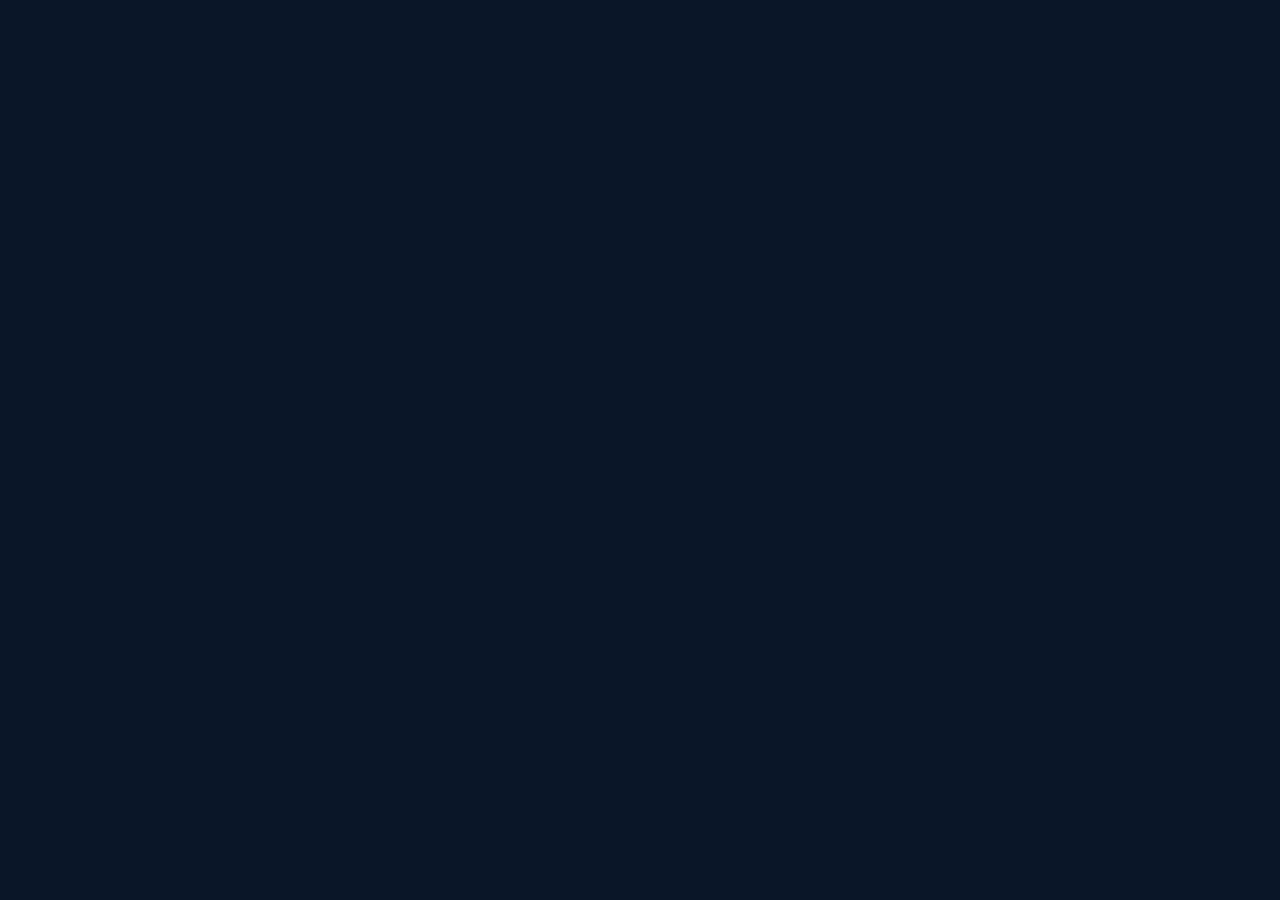
==== commit 3721fc0c: "Add files via upload" ====
--- a/index.html
+++ b/index.html
@@ -4,8 +4,8 @@
     <meta charset="UTF-8" />
     <meta name="viewport" content="width=device-width, initial-scale=1.0" />
     <title>joel.cafe - Construye Apps sin Código</title>
-    <script type="module" crossorigin src="./assets/index-C6o21oPA.js"></script>
-    <link rel="stylesheet" crossorigin href="./assets/index-V8ca_m_F.css">
+    <script type="module" crossorigin src="./assets/index-CHf5NYnf.js"></script>
+    <link rel="stylesheet" crossorigin href="./assets/index-BwrYNQMc.css">
   </head>
   <body>
     <div id="root"></div>
--- a/assets/index-BwrYNQMc.css
+++ b/assets/index-BwrYNQMc.css
@@ -0,0 +1 @@
+*,:before,:after{--tw-border-spacing-x: 0;--tw-border-spacing-y: 0;--tw-translate-x: 0;--tw-translate-y: 0;--tw-rotate: 0;--tw-skew-x: 0;--tw-skew-y: 0;--tw-scale-x: 1;--tw-scale-y: 1;--tw-pan-x: ;--tw-pan-y: ;--tw-pinch-zoom: ;--tw-scroll-snap-strictness: proximity;--tw-gradient-from-position: ;--tw-gradient-via-position: ;--tw-gradient-to-position: ;--tw-ordinal: ;--tw-slashed-zero: ;--tw-numeric-figure: ;--tw-numeric-spacing: ;--tw-numeric-fraction: ;--tw-ring-inset: ;--tw-ring-offset-width: 0px;--tw-ring-offset-color: #fff;--tw-ring-color: rgb(59 130 246 / .5);--tw-ring-offset-shadow: 0 0 #0000;--tw-ring-shadow: 0 0 #0000;--tw-shadow: 0 0 #0000;--tw-shadow-colored: 0 0 #0000;--tw-blur: ;--tw-brightness: ;--tw-contrast: ;--tw-grayscale: ;--tw-hue-rotate: ;--tw-invert: ;--tw-saturate: ;--tw-sepia: ;--tw-drop-shadow: ;--tw-backdrop-blur: ;--tw-backdrop-brightness: ;--tw-backdrop-contrast: ;--tw-backdrop-grayscale: ;--tw-backdrop-hue-rotate: ;--tw-backdrop-invert: ;--tw-backdrop-opacity: ;--tw-backdrop-saturate: ;--tw-backdrop-sepia: ;--tw-contain-size: ;--tw-contain-layout: ;--tw-contain-paint: ;--tw-contain-style: }::backdrop{--tw-border-spacing-x: 0;--tw-border-spacing-y: 0;--tw-translate-x: 0;--tw-translate-y: 0;--tw-rotate: 0;--tw-skew-x: 0;--tw-skew-y: 0;--tw-scale-x: 1;--tw-scale-y: 1;--tw-pan-x: ;--tw-pan-y: ;--tw-pinch-zoom: ;--tw-scroll-snap-strictness: proximity;--tw-gradient-from-position: ;--tw-gradient-via-position: ;--tw-gradient-to-position: ;--tw-ordinal: ;--tw-slashed-zero: ;--tw-numeric-figure: ;--tw-numeric-spacing: ;--tw-numeric-fraction: ;--tw-ring-inset: ;--tw-ring-offset-width: 0px;--tw-ring-offset-color: #fff;--tw-ring-color: rgb(59 130 246 / .5);--tw-ring-offset-shadow: 0 0 #0000;--tw-ring-shadow: 0 0 #0000;--tw-shadow: 0 0 #0000;--tw-shadow-colored: 0 0 #0000;--tw-blur: ;--tw-brightness: ;--tw-contrast: ;--tw-grayscale: ;--tw-hue-rotate: ;--tw-invert: ;--tw-saturate: ;--tw-sepia: ;--tw-drop-shadow: ;--tw-backdrop-blur: ;--tw-backdrop-brightness: ;--tw-backdrop-contrast: ;--tw-backdrop-grayscale: ;--tw-backdrop-hue-rotate: ;--tw-backdrop-invert: ;--tw-backdrop-opacity: ;--tw-backdrop-saturate: ;--tw-backdrop-sepia: ;--tw-contain-size: ;--tw-contain-layout: ;--tw-contain-paint: ;--tw-contain-style: }*,:before,:after{box-sizing:border-box;border-width:0;border-style:solid;border-color:#e5e7eb}:before,:after{--tw-content: ""}html,:host{line-height:1.5;-webkit-text-size-adjust:100%;-moz-tab-size:4;-o-tab-size:4;tab-size:4;font-family:ui-sans-serif,system-ui,sans-serif,"Apple Color Emoji","Segoe UI Emoji",Segoe UI Symbol,"Noto Color Emoji";font-feature-settings:normal;font-variation-settings:normal;-webkit-tap-highlight-color:transparent}body{margin:0;line-height:inherit}hr{height:0;color:inherit;border-top-width:1px}abbr:where([title]){-webkit-text-decoration:underline dotted;text-decoration:underline dotted}h1,h2,h3,h4,h5,h6{font-size:inherit;font-weight:inherit}a{color:inherit;text-decoration:inherit}b,strong{font-weight:bolder}code,kbd,samp,pre{font-family:ui-monospace,SFMono-Regular,Menlo,Monaco,Consolas,Liberation Mono,Courier New,monospace;font-feature-settings:normal;font-variation-settings:normal;font-size:1em}small{font-size:80%}sub,sup{font-size:75%;line-height:0;position:relative;vertical-align:baseline}sub{bottom:-.25em}sup{top:-.5em}table{text-indent:0;border-color:inherit;border-collapse:collapse}button,input,optgroup,select,textarea{font-family:inherit;font-feature-settings:inherit;font-variation-settings:inherit;font-size:100%;font-weight:inherit;line-height:inherit;letter-spacing:inherit;color:inherit;margin:0;padding:0}button,select{text-transform:none}button,input:where([type=button]),input:where([type=reset]),input:where([type=submit]){-webkit-appearance:button;background-color:transparent;background-image:none}:-moz-focusring{outline:auto}:-moz-ui-invalid{box-shadow:none}progress{vertical-align:baseline}::-webkit-inner-spin-button,::-webkit-outer-spin-button{height:auto}[type=search]{-webkit-appearance:textfield;outline-offset:-2px}::-webkit-search-decoration{-webkit-appearance:none}::-webkit-file-upload-button{-webkit-appearance:button;font:inherit}summary{display:list-item}blockquote,dl,dd,h1,h2,h3,h4,h5,h6,hr,figure,p,pre{margin:0}fieldset{margin:0;padding:0}legend{padding:0}ol,ul,menu{list-style:none;margin:0;padding:0}dialog{padding:0}textarea{resize:vertical}input::-moz-placeholder,textarea::-moz-placeholder{opacity:1;color:#9ca3af}input::placeholder,textarea::placeholder{opacity:1;color:#9ca3af}button,[role=button]{cursor:pointer}:disabled{cursor:default}img,svg,video,canvas,audio,iframe,embed,object{display:block;vertical-align:middle}img,video{max-width:100%;height:auto}[hidden]:where(:not([hidden=until-found])){display:none}:root{--background: 0 0% 100%;--foreground: 240 10% 3.9%;--card: 0 0% 100%;--card-foreground: 240 10% 3.9%;--popover: 0 0% 100%;--popover-foreground: 240 10% 3.9%;--primary: 240 5.9% 10%;--primary-foreground: 0 0% 98%;--secondary: 240 4.8% 95.9%;--secondary-foreground: 240 5.9% 10%;--muted: 240 4.8% 95.9%;--muted-foreground: 240 3.8% 46.1%;--accent: 240 4.8% 95.9%;--accent-foreground: 240 5.9% 10%;--destructive: 0 84.2% 60.2%;--destructive-foreground: 0 0% 98%;--border: 240 5.9% 90%;--input: 240 5.9% 90%;--ring: 240 5.9% 10%;--radius: .625rem;--sidebar-background: 0 0% 98%;--sidebar-foreground: 240 5.3% 26.1%;--sidebar-primary: 240 5.9% 10%;--sidebar-primary-foreground: 0 0% 98%;--sidebar-accent: 240 4.8% 95.9%;--sidebar-accent-foreground: 240 5.9% 10%;--sidebar-border: 220 13% 91%;--sidebar-ring: 217.2 91.2% 59.8%}.dark{--background: 240 10% 3.9%;--foreground: 0 0% 98%;--card: 240 10% 3.9%;--card-foreground: 0 0% 98%;--popover: 240 10% 3.9%;--popover-foreground: 0 0% 98%;--primary: 0 0% 98%;--primary-foreground: 240 5.9% 10%;--secondary: 240 3.7% 15.9%;--secondary-foreground: 0 0% 98%;--muted: 240 3.7% 15.9%;--muted-foreground: 240 5% 64.9%;--accent: 240 3.7% 15.9%;--accent-foreground: 0 0% 98%;--destructive: 0 62.8% 30.6%;--destructive-foreground: 0 0% 98%;--border: 240 3.7% 15.9%;--input: 240 3.7% 15.9%;--ring: 240 4.9% 83.9%;--sidebar-background: 240 5.9% 10%;--sidebar-foreground: 240 4.8% 95.9%;--sidebar-primary: 224.3 76.3% 48%;--sidebar-primary-foreground: 0 0% 100%;--sidebar-accent: 240 3.7% 15.9%;--sidebar-accent-foreground: 240 4.8% 95.9%;--sidebar-border: 240 3.7% 15.9%;--sidebar-ring: 217.2 91.2% 59.8%}*{border-color:hsl(var(--border))}body{--tw-bg-opacity: 1;background-color:rgb(10 22 40 / var(--tw-bg-opacity, 1));--tw-text-opacity: 1;color:rgb(255 255 255 / var(--tw-text-opacity, 1))}.sr-only{position:absolute;width:1px;height:1px;padding:0;margin:-1px;overflow:hidden;clip:rect(0,0,0,0);white-space:nowrap;border-width:0}.pointer-events-none{pointer-events:none}.visible{visibility:visible}.invisible{visibility:hidden}.fixed{position:fixed}.absolute{position:absolute}.relative{position:relative}.inset-0{inset:0}.inset-x-0{left:0;right:0}.inset-y-0{top:0;bottom:0}.-bottom-12{bottom:-3rem}.-bottom-2{bottom:-.5rem}.-left-12{left:-3rem}.-right-12{right:-3rem}.-right-2{right:-.5rem}.-top-12{top:-3rem}.-top-3{top:-.75rem}.bottom-0{bottom:0}.bottom-6{bottom:1.5rem}.left-0{left:0}.left-1\/2{left:50%}.left-2{left:.5rem}.left-\[50\%\]{left:50%}.right-0{right:0}.right-1{right:.25rem}.right-2{right:.5rem}.right-3{right:.75rem}.right-4{right:1rem}.right-6{right:1.5rem}.right-full{right:100%}.top-0{top:0}.top-1\.5{top:.375rem}.top-1\/2{top:50%}.top-20{top:5rem}.top-3\.5{top:.875rem}.top-4{top:1rem}.top-\[1px\]{top:1px}.top-\[50\%\]{top:50%}.top-\[60\%\]{top:60%}.top-full{top:100%}.isolate{isolation:isolate}.z-10{z-index:10}.z-20{z-index:20}.z-50{z-index:50}.z-\[1\]{z-index:1}.order-first{order:-9999}.order-last{order:9999}.col-start-2{grid-column-start:2}.row-span-2{grid-row:span 2 / span 2}.row-start-1{grid-row-start:1}.\!m-0{margin:0!important}.-mx-1{margin-left:-.25rem;margin-right:-.25rem}.-my-2{margin-top:-.5rem;margin-bottom:-.5rem}.mx-2{margin-left:.5rem;margin-right:.5rem}.mx-3\.5{margin-left:.875rem;margin-right:.875rem}.mx-auto{margin-left:auto;margin-right:auto}.my-0{margin-top:0;margin-bottom:0}.my-0\.5{margin-top:.125rem;margin-bottom:.125rem}.my-1{margin-top:.25rem;margin-bottom:.25rem}.-ml-4{margin-left:-1rem}.-mt-4{margin-top:-1rem}.mb-1{margin-bottom:.25rem}.mb-10{margin-bottom:2.5rem}.mb-12{margin-bottom:3rem}.mb-16{margin-bottom:4rem}.mb-2{margin-bottom:.5rem}.mb-3{margin-bottom:.75rem}.mb-4{margin-bottom:1rem}.mb-6{margin-bottom:1.5rem}.ml-1{margin-left:.25rem}.ml-2{margin-left:.5rem}.ml-4{margin-left:1rem}.ml-auto{margin-left:auto}.mr-1{margin-right:.25rem}.mr-3{margin-right:.75rem}.mt-0\.5{margin-top:.125rem}.mt-1{margin-top:.25rem}.mt-1\.5{margin-top:.375rem}.mt-2{margin-top:.5rem}.mt-4{margin-top:1rem}.mt-auto{margin-top:auto}.line-clamp-1{overflow:hidden;display:-webkit-box;-webkit-box-orient:vertical;-webkit-line-clamp:1}.line-clamp-2{overflow:hidden;display:-webkit-box;-webkit-box-orient:vertical;-webkit-line-clamp:2}.block{display:block}.inline{display:inline}.flex{display:flex}.inline-flex{display:inline-flex}.table{display:table}.table-caption{display:table-caption}.table-cell{display:table-cell}.table-row{display:table-row}.grid{display:grid}.hidden{display:none}.aspect-square{aspect-ratio:1 / 1}.aspect-video{aspect-ratio:16 / 9}.size-10{width:2.5rem;height:2.5rem}.size-2{width:.5rem;height:.5rem}.size-2\.5{width:.625rem;height:.625rem}.size-3{width:.75rem;height:.75rem}.size-3\.5{width:.875rem;height:.875rem}.size-4{width:1rem;height:1rem}.size-6{width:1.5rem;height:1.5rem}.size-7{width:1.75rem;height:1.75rem}.size-8{width:2rem;height:2rem}.size-9{width:2.25rem;height:2.25rem}.size-auto{width:auto;height:auto}.size-full{width:100%;height:100%}.h-1\.5{height:.375rem}.h-10{height:2.5rem}.h-12{height:3rem}.h-14{height:3.5rem}.h-16{height:4rem}.h-2{height:.5rem}.h-2\.5{height:.625rem}.h-3{height:.75rem}.h-3\.5{height:.875rem}.h-4{height:1rem}.h-5{height:1.25rem}.h-6{height:1.5rem}.h-64{height:16rem}.h-7{height:1.75rem}.h-8{height:2rem}.h-80{height:20rem}.h-9{height:2.25rem}.h-96{height:24rem}.h-\[1\.15rem\]{height:1.15rem}.h-\[calc\(100\%-1px\)\]{height:calc(100% - 1px)}.h-\[var\(--radix-navigation-menu-viewport-height\)\]{height:var(--radix-navigation-menu-viewport-height)}.h-\[var\(--radix-select-trigger-height\)\]{height:var(--radix-select-trigger-height)}.h-auto{height:auto}.h-full{height:100%}.h-px{height:1px}.h-svh{height:100svh}.max-h-\[300px\]{max-height:300px}.min-h-0{min-height:0px}.min-h-16{min-height:4rem}.min-h-4{min-height:1rem}.min-h-screen{min-height:100vh}.min-h-svh{min-height:100svh}.w-0{width:0px}.w-1{width:.25rem}.w-10{width:2.5rem}.w-12{width:3rem}.w-16{width:4rem}.w-2{width:.5rem}.w-2\.5{width:.625rem}.w-3{width:.75rem}.w-3\.5{width:.875rem}.w-3\/4{width:75%}.w-4{width:1rem}.w-5{width:1.25rem}.w-6{width:1.5rem}.w-64{width:16rem}.w-72{width:18rem}.w-8{width:2rem}.w-80{width:20rem}.w-9{width:2.25rem}.w-96{width:24rem}.w-\[100px\]{width:100px}.w-auto{width:auto}.w-fit{width:-moz-fit-content;width:fit-content}.w-full{width:100%}.w-max{width:-moz-max-content;width:max-content}.w-px{width:1px}.min-w-0{min-width:0px}.min-w-10{min-width:2.5rem}.min-w-5{min-width:1.25rem}.min-w-8{min-width:2rem}.min-w-9{min-width:2.25rem}.min-w-\[12rem\]{min-width:12rem}.min-w-\[8rem\]{min-width:8rem}.min-w-\[var\(--radix-select-trigger-width\)\]{min-width:var(--radix-select-trigger-width)}.max-w-2xl{max-width:42rem}.max-w-3xl{max-width:48rem}.max-w-4xl{max-width:56rem}.max-w-5xl{max-width:64rem}.max-w-6xl{max-width:72rem}.max-w-\[calc\(100\%-2rem\)\]{max-width:calc(100% - 2rem)}.max-w-max{max-width:-moz-max-content;max-width:max-content}.max-w-sm{max-width:24rem}.max-w-xl{max-width:36rem}.flex-1{flex:1 1 0%}.shrink-0{flex-shrink:0}.grow{flex-grow:1}.grow-0{flex-grow:0}.basis-full{flex-basis:100%}.caption-bottom{caption-side:bottom}.border-collapse{border-collapse:collapse}.-translate-x-1\/2{--tw-translate-x: -50%;transform:translate(var(--tw-translate-x),var(--tw-translate-y)) rotate(var(--tw-rotate)) skew(var(--tw-skew-x)) skewY(var(--tw-skew-y)) scaleX(var(--tw-scale-x)) scaleY(var(--tw-scale-y))}.-translate-x-px{--tw-translate-x: -1px;transform:translate(var(--tw-translate-x),var(--tw-translate-y)) rotate(var(--tw-rotate)) skew(var(--tw-skew-x)) skewY(var(--tw-skew-y)) scaleX(var(--tw-scale-x)) scaleY(var(--tw-scale-y))}.-translate-y-1\/2{--tw-translate-y: -50%;transform:translate(var(--tw-translate-x),var(--tw-translate-y)) rotate(var(--tw-rotate)) skew(var(--tw-skew-x)) skewY(var(--tw-skew-y)) scaleX(var(--tw-scale-x)) scaleY(var(--tw-scale-y))}.translate-x-\[-50\%\]{--tw-translate-x: -50%;transform:translate(var(--tw-translate-x),var(--tw-translate-y)) rotate(var(--tw-rotate)) skew(var(--tw-skew-x)) skewY(var(--tw-skew-y)) scaleX(var(--tw-scale-x)) scaleY(var(--tw-scale-y))}.translate-x-px{--tw-translate-x: 1px;transform:translate(var(--tw-translate-x),var(--tw-translate-y)) rotate(var(--tw-rotate)) skew(var(--tw-skew-x)) skewY(var(--tw-skew-y)) scaleX(var(--tw-scale-x)) scaleY(var(--tw-scale-y))}.translate-y-0\.5{--tw-translate-y: .125rem;transform:translate(var(--tw-translate-x),var(--tw-translate-y)) rotate(var(--tw-rotate)) skew(var(--tw-skew-x)) skewY(var(--tw-skew-y)) scaleX(var(--tw-scale-x)) scaleY(var(--tw-scale-y))}.translate-y-\[-50\%\]{--tw-translate-y: -50%;transform:translate(var(--tw-translate-x),var(--tw-translate-y)) rotate(var(--tw-rotate)) skew(var(--tw-skew-x)) skewY(var(--tw-skew-y)) scaleX(var(--tw-scale-x)) scaleY(var(--tw-scale-y))}.translate-y-\[calc\(-50\%_-_2px\)\]{--tw-translate-y: calc(-50% - 2px) ;transform:translate(var(--tw-translate-x),var(--tw-translate-y)) rotate(var(--tw-rotate)) skew(var(--tw-skew-x)) skewY(var(--tw-skew-y)) scaleX(var(--tw-scale-x)) scaleY(var(--tw-scale-y))}.rotate-45{--tw-rotate: 45deg;transform:translate(var(--tw-translate-x),var(--tw-translate-y)) rotate(var(--tw-rotate)) skew(var(--tw-skew-x)) skewY(var(--tw-skew-y)) scaleX(var(--tw-scale-x)) scaleY(var(--tw-scale-y))}.rotate-90{--tw-rotate: 90deg;transform:translate(var(--tw-translate-x),var(--tw-translate-y)) rotate(var(--tw-rotate)) skew(var(--tw-skew-x)) skewY(var(--tw-skew-y)) scaleX(var(--tw-scale-x)) scaleY(var(--tw-scale-y))}.scale-95{--tw-scale-x: .95;--tw-scale-y: .95;transform:translate(var(--tw-translate-x),var(--tw-translate-y)) rotate(var(--tw-rotate)) skew(var(--tw-skew-x)) skewY(var(--tw-skew-y)) scaleX(var(--tw-scale-x)) scaleY(var(--tw-scale-y))}.transform{transform:translate(var(--tw-translate-x),var(--tw-translate-y)) rotate(var(--tw-rotate)) skew(var(--tw-skew-x)) skewY(var(--tw-skew-y)) scaleX(var(--tw-scale-x)) scaleY(var(--tw-scale-y))}@keyframes caret-blink{0%,70%,to{opacity:1}20%,50%{opacity:0}}.animate-caret-blink{animation:caret-blink 1.25s ease-out infinite}@keyframes pulse{50%{opacity:.5}}.animate-pulse{animation:pulse 2s cubic-bezier(.4,0,.6,1) infinite}@keyframes spin{to{transform:rotate(360deg)}}.animate-spin{animation:spin 1s linear infinite}.cursor-default{cursor:default}.cursor-text{cursor:text}.touch-none{touch-action:none}.select-none{-webkit-user-select:none;-moz-user-select:none;user-select:none}.resize-none{resize:none}.scroll-my-1{scroll-margin-top:.25rem;scroll-margin-bottom:.25rem}.scroll-py-1{scroll-padding-top:.25rem;scroll-padding-bottom:.25rem}.list-disc{list-style-type:disc}.list-none{list-style-type:none}.auto-rows-min{grid-auto-rows:min-content}.grid-cols-2{grid-template-columns:repeat(2,minmax(0,1fr))}.grid-cols-\[0_1fr\]{grid-template-columns:0 1fr}.grid-rows-\[auto_auto\]{grid-template-rows:auto auto}.flex-row{flex-direction:row}.flex-col{flex-direction:column}.flex-col-reverse{flex-direction:column-reverse}.flex-wrap{flex-wrap:wrap}.place-content-center{place-content:center}.items-start{align-items:flex-start}.items-end{align-items:flex-end}.items-center{align-items:center}.items-baseline{align-items:baseline}.items-stretch{align-items:stretch}.justify-start{justify-content:flex-start}.justify-center{justify-content:center}.justify-between{justify-content:space-between}.justify-items-start{justify-items:start}.gap-0\.5{gap:.125rem}.gap-1{gap:.25rem}.gap-1\.5{gap:.375rem}.gap-10{gap:2.5rem}.gap-12{gap:3rem}.gap-2{gap:.5rem}.gap-2\.5{gap:.625rem}.gap-3{gap:.75rem}.gap-4{gap:1rem}.gap-5{gap:1.25rem}.gap-6{gap:1.5rem}.gap-7{gap:1.75rem}.gap-8{gap:2rem}.gap-\[--spacing\(var\(--gap\)\)\]{gap:var(--spacing(var(--gap)))}.gap-y-0\.5{row-gap:.125rem}.space-y-2>:not([hidden])~:not([hidden]){--tw-space-y-reverse: 0;margin-top:calc(.5rem * calc(1 - var(--tw-space-y-reverse)));margin-bottom:calc(.5rem * var(--tw-space-y-reverse))}.space-y-2\.5>:not([hidden])~:not([hidden]){--tw-space-y-reverse: 0;margin-top:calc(.625rem * calc(1 - var(--tw-space-y-reverse)));margin-bottom:calc(.625rem * var(--tw-space-y-reverse))}.space-y-3>:not([hidden])~:not([hidden]){--tw-space-y-reverse: 0;margin-top:calc(.75rem * calc(1 - var(--tw-space-y-reverse)));margin-bottom:calc(.75rem * var(--tw-space-y-reverse))}.space-y-4>:not([hidden])~:not([hidden]){--tw-space-y-reverse: 0;margin-top:calc(1rem * calc(1 - var(--tw-space-y-reverse)));margin-bottom:calc(1rem * var(--tw-space-y-reverse))}.space-y-5>:not([hidden])~:not([hidden]){--tw-space-y-reverse: 0;margin-top:calc(1.25rem * calc(1 - var(--tw-space-y-reverse)));margin-bottom:calc(1.25rem * var(--tw-space-y-reverse))}.space-y-8>:not([hidden])~:not([hidden]){--tw-space-y-reverse: 0;margin-top:calc(2rem * calc(1 - var(--tw-space-y-reverse)));margin-bottom:calc(2rem * var(--tw-space-y-reverse))}.self-start{align-self:flex-start}.self-stretch{align-self:stretch}.justify-self-end{justify-self:end}.overflow-auto{overflow:auto}.overflow-hidden{overflow:hidden}.overflow-x-auto{overflow-x:auto}.overflow-y-auto{overflow-y:auto}.overflow-x-hidden{overflow-x:hidden}.whitespace-nowrap{white-space:nowrap}.text-balance{text-wrap:balance}.break-words{overflow-wrap:break-word}.rounded-2xl{border-radius:1rem}.rounded-\[1\.5rem\]{border-radius:1.5rem}.rounded-\[2px\]{border-radius:2px}.rounded-\[2rem\]{border-radius:2rem}.rounded-\[4px\]{border-radius:4px}.rounded-\[calc\(var\(--radius\)-5px\)\]{border-radius:calc(var(--radius) - 5px)}.rounded-\[inherit\]{border-radius:inherit}.rounded-full{border-radius:9999px}.rounded-lg{border-radius:var(--radius)}.rounded-md{border-radius:calc(var(--radius) - 2px)}.rounded-none{border-radius:0}.rounded-sm{border-radius:calc(var(--radius) - 4px)}.rounded-xl{border-radius:calc(var(--radius) + 4px)}.rounded-xs{border-radius:calc(var(--radius) - 6px)}.rounded-l-md{border-top-left-radius:calc(var(--radius) - 2px);border-bottom-left-radius:calc(var(--radius) - 2px)}.rounded-r-md{border-top-right-radius:calc(var(--radius) - 2px);border-bottom-right-radius:calc(var(--radius) - 2px)}.rounded-tl-sm{border-top-left-radius:calc(var(--radius) - 4px)}.border{border-width:1px}.border-0{border-width:0px}.border-2{border-width:2px}.border-4{border-width:4px}.border-\[1\.5px\]{border-width:1.5px}.border-y{border-top-width:1px;border-bottom-width:1px}.border-b{border-bottom-width:1px}.border-l{border-left-width:1px}.border-r{border-right-width:1px}.border-t{border-top-width:1px}.border-dashed{border-style:dashed}.border-\[\#25D366\]{--tw-border-opacity: 1;border-color:rgb(37 211 102 / var(--tw-border-opacity, 1))}.border-\[\#4CAF50\]\/20{border-color:#4caf5033}.border-\[\#C8E6C9\]\/60{border-color:#c8e6c999}.border-\[\#D4910C\]\/20{border-color:#d4910c33}.border-\[\#E8D5C1\]{--tw-border-opacity: 1;border-color:rgb(232 213 193 / var(--tw-border-opacity, 1))}.border-\[\#E8D5C1\]\/40{border-color:#e8d5c166}.border-\[\#E8D5C1\]\/60{border-color:#e8d5c199}.border-\[\#FFCDD2\]\/60{border-color:#ffcdd299}.border-border{border-color:hsl(var(--border))}.border-border\/50{border-color:hsl(var(--border) / .5)}.border-input{border-color:hsl(var(--input))}.border-primary{border-color:hsl(var(--primary))}.border-sidebar-border{border-color:hsl(var(--sidebar-border))}.border-transparent{border-color:transparent}.border-white{--tw-border-opacity: 1;border-color:rgb(255 255 255 / var(--tw-border-opacity, 1))}.border-white\/10{border-color:#ffffff1a}.border-white\/20{border-color:#fff3}.border-white\/30{border-color:#ffffff4d}.border-l-transparent{border-left-color:transparent}.border-t-transparent{border-top-color:transparent}.bg-\[\#25D366\]{--tw-bg-opacity: 1;background-color:rgb(37 211 102 / var(--tw-bg-opacity, 1))}.bg-\[\#3D2B1F\]{--tw-bg-opacity: 1;background-color:rgb(61 43 31 / var(--tw-bg-opacity, 1))}.bg-\[\#4CAF50\]\/5{background-color:#4caf500d}.bg-\[\#D4910C\]{--tw-bg-opacity: 1;background-color:rgb(212 145 12 / var(--tw-bg-opacity, 1))}.bg-\[\#D4910C\]\/10{background-color:#d4910c1a}.bg-\[\#D4910C\]\/5{background-color:#d4910c0d}.bg-\[\#E8F5E9\]{--tw-bg-opacity: 1;background-color:rgb(232 245 233 / var(--tw-bg-opacity, 1))}.bg-\[\#FFEBEE\]{--tw-bg-opacity: 1;background-color:rgb(255 235 238 / var(--tw-bg-opacity, 1))}.bg-\[\#FFF8F0\]{--tw-bg-opacity: 1;background-color:rgb(255 248 240 / var(--tw-bg-opacity, 1))}.bg-\[\#FFFCF7\]{--tw-bg-opacity: 1;background-color:rgb(255 252 247 / var(--tw-bg-opacity, 1))}.bg-accent{background-color:hsl(var(--accent))}.bg-background{background-color:hsl(var(--background))}.bg-black\/50{background-color:#00000080}.bg-border{background-color:hsl(var(--border))}.bg-card{background-color:hsl(var(--card))}.bg-destructive{--tw-bg-opacity: 1;background-color:hsl(var(--destructive) / var(--tw-bg-opacity, 1))}.bg-foreground{background-color:hsl(var(--foreground))}.bg-input{background-color:hsl(var(--input))}.bg-muted{background-color:hsl(var(--muted))}.bg-muted\/50{background-color:hsl(var(--muted) / .5)}.bg-popover{background-color:hsl(var(--popover))}.bg-primary{background-color:hsl(var(--primary))}.bg-primary\/20{background-color:hsl(var(--primary) / .2)}.bg-secondary{background-color:hsl(var(--secondary))}.bg-sidebar{background-color:hsl(var(--sidebar-background))}.bg-sidebar-border{background-color:hsl(var(--sidebar-border))}.bg-transparent{background-color:transparent}.bg-white{--tw-bg-opacity: 1;background-color:rgb(255 255 255 / var(--tw-bg-opacity, 1))}.bg-white\/10{background-color:#ffffff1a}.bg-white\/80{background-color:#fffc}.bg-white\/95{background-color:#fffffff2}.bg-gradient-to-b{background-image:linear-gradient(to bottom,var(--tw-gradient-stops))}.bg-gradient-to-br{background-image:linear-gradient(to bottom right,var(--tw-gradient-stops))}.from-\[\#3D2B1F\]{--tw-gradient-from: #3D2B1F var(--tw-gradient-from-position);--tw-gradient-to: rgb(61 43 31 / 0) var(--tw-gradient-to-position);--tw-gradient-stops: var(--tw-gradient-from), var(--tw-gradient-to)}.from-\[\#F0F7F0\]{--tw-gradient-from: #F0F7F0 var(--tw-gradient-from-position);--tw-gradient-to: rgb(240 247 240 / 0) var(--tw-gradient-to-position);--tw-gradient-stops: var(--tw-gradient-from), var(--tw-gradient-to)}.from-\[\#FFFCF7\]{--tw-gradient-from: #FFFCF7 var(--tw-gradient-from-position);--tw-gradient-to: rgb(255 252 247 / 0) var(--tw-gradient-to-position);--tw-gradient-stops: var(--tw-gradient-from), var(--tw-gradient-to)}.via-\[\#5C3D2A\]{--tw-gradient-to: rgb(92 61 42 / 0) var(--tw-gradient-to-position);--tw-gradient-stops: var(--tw-gradient-from), #5C3D2A var(--tw-gradient-via-position), var(--tw-gradient-to)}.via-\[\#F0F7F0\]{--tw-gradient-to: rgb(240 247 240 / 0) var(--tw-gradient-to-position);--tw-gradient-stops: var(--tw-gradient-from), #F0F7F0 var(--tw-gradient-via-position), var(--tw-gradient-to)}.to-\[\#3D2B1F\]{--tw-gradient-to: #3D2B1F var(--tw-gradient-to-position)}.to-\[\#E8F5E9\]{--tw-gradient-to: #E8F5E9 var(--tw-gradient-to-position)}.fill-current{fill:currentColor}.fill-foreground{fill:hsl(var(--foreground))}.fill-primary{fill:hsl(var(--primary))}.object-cover{-o-object-fit:cover;object-fit:cover}.p-0{padding:0}.p-1{padding:.25rem}.p-2{padding:.5rem}.p-3{padding:.75rem}.p-4{padding:1rem}.p-5{padding:1.25rem}.p-6{padding:1.5rem}.p-8{padding:2rem}.p-\[3px\]{padding:3px}.p-px{padding:1px}.px-1{padding-left:.25rem;padding-right:.25rem}.px-1\.5{padding-left:.375rem;padding-right:.375rem}.px-10{padding-left:2.5rem;padding-right:2.5rem}.px-2{padding-left:.5rem;padding-right:.5rem}.px-2\.5{padding-left:.625rem;padding-right:.625rem}.px-3{padding-left:.75rem;padding-right:.75rem}.px-4{padding-left:1rem;padding-right:1rem}.px-5{padding-left:1.25rem;padding-right:1.25rem}.px-6{padding-left:1.5rem;padding-right:1.5rem}.px-8{padding-left:2rem;padding-right:2rem}.py-0\.5{padding-top:.125rem;padding-bottom:.125rem}.py-1{padding-top:.25rem;padding-bottom:.25rem}.py-1\.5{padding-top:.375rem;padding-bottom:.375rem}.py-12{padding-top:3rem;padding-bottom:3rem}.py-16{padding-top:4rem;padding-bottom:4rem}.py-2{padding-top:.5rem;padding-bottom:.5rem}.py-20{padding-top:5rem;padding-bottom:5rem}.py-24{padding-top:6rem;padding-bottom:6rem}.py-3{padding-top:.75rem;padding-bottom:.75rem}.py-4{padding-top:1rem;padding-bottom:1rem}.py-6{padding-top:1.5rem;padding-bottom:1.5rem}.pb-3{padding-bottom:.75rem}.pb-4{padding-bottom:1rem}.pl-2{padding-left:.5rem}.pl-3{padding-left:.75rem}.pl-4{padding-left:1rem}.pl-8{padding-left:2rem}.pr-1{padding-right:.25rem}.pr-2{padding-right:.5rem}.pr-2\.5{padding-right:.625rem}.pr-3{padding-right:.75rem}.pr-8{padding-right:2rem}.pt-0{padding-top:0}.pt-16{padding-top:4rem}.pt-2{padding-top:.5rem}.pt-3{padding-top:.75rem}.pt-4{padding-top:1rem}.pt-6{padding-top:1.5rem}.pt-8{padding-top:2rem}.text-left{text-align:left}.text-center{text-align:center}.align-middle{vertical-align:middle}.font-mono{font-family:ui-monospace,SFMono-Regular,Menlo,Monaco,Consolas,Liberation Mono,Courier New,monospace}.font-sans{font-family:ui-sans-serif,system-ui,sans-serif,"Apple Color Emoji","Segoe UI Emoji",Segoe UI Symbol,"Noto Color Emoji"}.text-2xl{font-size:1.5rem;line-height:2rem}.text-3xl{font-size:1.875rem;line-height:2.25rem}.text-4xl{font-size:2.25rem;line-height:2.5rem}.text-\[0\.8rem\]{font-size:.8rem}.text-\[10px\]{font-size:10px}.text-base{font-size:1rem;line-height:1.5rem}.text-lg{font-size:1.125rem;line-height:1.75rem}.text-sm{font-size:.875rem;line-height:1.25rem}.text-sm\/relaxed{font-size:.875rem;line-height:1.625}.text-xl{font-size:1.25rem;line-height:1.75rem}.text-xs{font-size:.75rem;line-height:1rem}.font-bold{font-weight:700}.font-extrabold{font-weight:800}.font-medium{font-weight:500}.font-normal{font-weight:400}.font-semibold{font-weight:600}.italic{font-style:italic}.tabular-nums{--tw-numeric-spacing: tabular-nums;font-variant-numeric:var(--tw-ordinal) var(--tw-slashed-zero) var(--tw-numeric-figure) var(--tw-numeric-spacing) var(--tw-numeric-fraction)}.leading-none{line-height:1}.leading-normal{line-height:1.5}.leading-relaxed{line-height:1.625}.leading-snug{line-height:1.375}.leading-tight{line-height:1.25}.tracking-tight{letter-spacing:-.025em}.tracking-widest{letter-spacing:.1em}.text-\[\#2E7D32\]{--tw-text-opacity: 1;color:rgb(46 125 50 / var(--tw-text-opacity, 1))}.text-\[\#3D2B1F\]{--tw-text-opacity: 1;color:rgb(61 43 31 / var(--tw-text-opacity, 1))}.text-\[\#4A3728\]{--tw-text-opacity: 1;color:rgb(74 55 40 / var(--tw-text-opacity, 1))}.text-\[\#4CAF50\]{--tw-text-opacity: 1;color:rgb(76 175 80 / var(--tw-text-opacity, 1))}.text-\[\#8B7355\]{--tw-text-opacity: 1;color:rgb(139 115 85 / var(--tw-text-opacity, 1))}.text-\[\#C62828\]{--tw-text-opacity: 1;color:rgb(198 40 40 / var(--tw-text-opacity, 1))}.text-\[\#D4910C\]{--tw-text-opacity: 1;color:rgb(212 145 12 / var(--tw-text-opacity, 1))}.text-\[\#E8D5C1\]{--tw-text-opacity: 1;color:rgb(232 213 193 / var(--tw-text-opacity, 1))}.text-\[\#EF9A9A\]{--tw-text-opacity: 1;color:rgb(239 154 154 / var(--tw-text-opacity, 1))}.text-accent-foreground{color:hsl(var(--accent-foreground))}.text-amber-200{--tw-text-opacity: 1;color:rgb(253 230 138 / var(--tw-text-opacity, 1))}.text-amber-300{--tw-text-opacity: 1;color:rgb(252 211 77 / var(--tw-text-opacity, 1))}.text-background{color:hsl(var(--background))}.text-card-foreground{color:hsl(var(--card-foreground))}.text-current{color:currentColor}.text-destructive{--tw-text-opacity: 1;color:hsl(var(--destructive) / var(--tw-text-opacity, 1))}.text-foreground{color:hsl(var(--foreground))}.text-muted-foreground{color:hsl(var(--muted-foreground))}.text-popover-foreground{color:hsl(var(--popover-foreground))}.text-primary{color:hsl(var(--primary))}.text-primary-foreground{color:hsl(var(--primary-foreground))}.text-secondary-foreground{color:hsl(var(--secondary-foreground))}.text-sidebar-foreground{color:hsl(var(--sidebar-foreground))}.text-sidebar-foreground\/70{color:hsl(var(--sidebar-foreground) / .7)}.text-white{--tw-text-opacity: 1;color:rgb(255 255 255 / var(--tw-text-opacity, 1))}.underline-offset-4{text-underline-offset:4px}.opacity-0{opacity:0}.opacity-50{opacity:.5}.opacity-70{opacity:.7}.shadow{--tw-shadow: 0 1px 3px 0 rgb(0 0 0 / .1), 0 1px 2px -1px rgb(0 0 0 / .1);--tw-shadow-colored: 0 1px 3px 0 var(--tw-shadow-color), 0 1px 2px -1px var(--tw-shadow-color);box-shadow:var(--tw-ring-offset-shadow, 0 0 #0000),var(--tw-ring-shadow, 0 0 #0000),var(--tw-shadow)}.shadow-2xl{--tw-shadow: 0 25px 50px -12px rgb(0 0 0 / .25);--tw-shadow-colored: 0 25px 50px -12px var(--tw-shadow-color);box-shadow:var(--tw-ring-offset-shadow, 0 0 #0000),var(--tw-ring-shadow, 0 0 #0000),var(--tw-shadow)}.shadow-\[0_0_0_1px_hsl\(var\(--sidebar-border\)\)\]{--tw-shadow: 0 0 0 1px hsl(var(--sidebar-border));--tw-shadow-colored: 0 0 0 1px var(--tw-shadow-color);box-shadow:var(--tw-ring-offset-shadow, 0 0 #0000),var(--tw-ring-shadow, 0 0 #0000),var(--tw-shadow)}.shadow-lg{--tw-shadow: 0 10px 15px -3px rgb(0 0 0 / .1), 0 4px 6px -4px rgb(0 0 0 / .1);--tw-shadow-colored: 0 10px 15px -3px var(--tw-shadow-color), 0 4px 6px -4px var(--tw-shadow-color);box-shadow:var(--tw-ring-offset-shadow, 0 0 #0000),var(--tw-ring-shadow, 0 0 #0000),var(--tw-shadow)}.shadow-md{--tw-shadow: 0 4px 6px -1px rgb(0 0 0 / .1), 0 2px 4px -2px rgb(0 0 0 / .1);--tw-shadow-colored: 0 4px 6px -1px var(--tw-shadow-color), 0 2px 4px -2px var(--tw-shadow-color);box-shadow:var(--tw-ring-offset-shadow, 0 0 #0000),var(--tw-ring-shadow, 0 0 #0000),var(--tw-shadow)}.shadow-none{--tw-shadow: 0 0 #0000;--tw-shadow-colored: 0 0 #0000;box-shadow:var(--tw-ring-offset-shadow, 0 0 #0000),var(--tw-ring-shadow, 0 0 #0000),var(--tw-shadow)}.shadow-sm{--tw-shadow: 0 1px 2px 0 rgb(0 0 0 / .05);--tw-shadow-colored: 0 1px 2px 0 var(--tw-shadow-color);box-shadow:var(--tw-ring-offset-shadow, 0 0 #0000),var(--tw-ring-shadow, 0 0 #0000),var(--tw-shadow)}.shadow-xl{--tw-shadow: 0 20px 25px -5px rgb(0 0 0 / .1), 0 8px 10px -6px rgb(0 0 0 / .1);--tw-shadow-colored: 0 20px 25px -5px var(--tw-shadow-color), 0 8px 10px -6px var(--tw-shadow-color);box-shadow:var(--tw-ring-offset-shadow, 0 0 #0000),var(--tw-ring-shadow, 0 0 #0000),var(--tw-shadow)}.shadow-xs{--tw-shadow: 0 1px 2px 0 rgb(0 0 0 / .05);--tw-shadow-colored: 0 1px 2px 0 var(--tw-shadow-color);box-shadow:var(--tw-ring-offset-shadow, 0 0 #0000),var(--tw-ring-shadow, 0 0 #0000),var(--tw-shadow)}.shadow-\[\#D4910C\]\/20{--tw-shadow-color: rgb(212 145 12 / .2);--tw-shadow: var(--tw-shadow-colored)}.shadow-\[\#D4910C\]\/30{--tw-shadow-color: rgb(212 145 12 / .3);--tw-shadow: var(--tw-shadow-colored)}.outline-none{outline:2px solid transparent;outline-offset:2px}.outline{outline-style:solid}.ring-0{--tw-ring-offset-shadow: var(--tw-ring-inset) 0 0 0 var(--tw-ring-offset-width) var(--tw-ring-offset-color);--tw-ring-shadow: var(--tw-ring-inset) 0 0 0 calc(0px + var(--tw-ring-offset-width)) var(--tw-ring-color);box-shadow:var(--tw-ring-offset-shadow),var(--tw-ring-shadow),var(--tw-shadow, 0 0 #0000)}.ring-2{--tw-ring-offset-shadow: var(--tw-ring-inset) 0 0 0 var(--tw-ring-offset-width) var(--tw-ring-offset-color);--tw-ring-shadow: var(--tw-ring-inset) 0 0 0 calc(2px + var(--tw-ring-offset-width)) var(--tw-ring-color);box-shadow:var(--tw-ring-offset-shadow),var(--tw-ring-shadow),var(--tw-shadow, 0 0 #0000)}.ring-4{--tw-ring-offset-shadow: var(--tw-ring-inset) 0 0 0 var(--tw-ring-offset-width) var(--tw-ring-offset-color);--tw-ring-shadow: var(--tw-ring-inset) 0 0 0 calc(4px + var(--tw-ring-offset-width)) var(--tw-ring-color);box-shadow:var(--tw-ring-offset-shadow),var(--tw-ring-shadow),var(--tw-shadow, 0 0 #0000)}.ring-\[\#D4910C\]{--tw-ring-opacity: 1;--tw-ring-color: rgb(212 145 12 / var(--tw-ring-opacity, 1))}.ring-\[\#D4910C\]\/20{--tw-ring-color: rgb(212 145 12 / .2)}.ring-ring\/50{--tw-ring-color: hsl(var(--ring) / .5)}.ring-sidebar-ring{--tw-ring-color: hsl(var(--sidebar-ring))}.ring-offset-background{--tw-ring-offset-color: hsl(var(--background))}.blur-2xl{--tw-blur: blur(40px);filter:var(--tw-blur) var(--tw-brightness) var(--tw-contrast) var(--tw-grayscale) var(--tw-hue-rotate) var(--tw-invert) var(--tw-saturate) var(--tw-sepia) var(--tw-drop-shadow)}.blur-3xl{--tw-blur: blur(64px);filter:var(--tw-blur) var(--tw-brightness) var(--tw-contrast) var(--tw-grayscale) var(--tw-hue-rotate) var(--tw-invert) var(--tw-saturate) var(--tw-sepia) var(--tw-drop-shadow)}.filter{filter:var(--tw-blur) var(--tw-brightness) var(--tw-contrast) var(--tw-grayscale) var(--tw-hue-rotate) var(--tw-invert) var(--tw-saturate) var(--tw-sepia) var(--tw-drop-shadow)}.backdrop-blur-sm{--tw-backdrop-blur: blur(4px);-webkit-backdrop-filter:var(--tw-backdrop-blur) var(--tw-backdrop-brightness) var(--tw-backdrop-contrast) var(--tw-backdrop-grayscale) var(--tw-backdrop-hue-rotate) var(--tw-backdrop-invert) var(--tw-backdrop-opacity) var(--tw-backdrop-saturate) var(--tw-backdrop-sepia);backdrop-filter:var(--tw-backdrop-blur) var(--tw-backdrop-brightness) var(--tw-backdrop-contrast) var(--tw-backdrop-grayscale) var(--tw-backdrop-hue-rotate) var(--tw-backdrop-invert) var(--tw-backdrop-opacity) var(--tw-backdrop-saturate) var(--tw-backdrop-sepia)}.backdrop-blur-xl{--tw-backdrop-blur: blur(24px);-webkit-backdrop-filter:var(--tw-backdrop-blur) var(--tw-backdrop-brightness) var(--tw-backdrop-contrast) var(--tw-backdrop-grayscale) var(--tw-backdrop-hue-rotate) var(--tw-backdrop-invert) var(--tw-backdrop-opacity) var(--tw-backdrop-saturate) var(--tw-backdrop-sepia);backdrop-filter:var(--tw-backdrop-blur) var(--tw-backdrop-brightness) var(--tw-backdrop-contrast) var(--tw-backdrop-grayscale) var(--tw-backdrop-hue-rotate) var(--tw-backdrop-invert) var(--tw-backdrop-opacity) var(--tw-backdrop-saturate) var(--tw-backdrop-sepia)}.transition{transition-property:color,background-color,border-color,text-decoration-color,fill,stroke,opacity,box-shadow,transform,filter,backdrop-filter;transition-timing-function:cubic-bezier(.4,0,.2,1);transition-duration:.15s}.transition-\[color\,box-shadow\]{transition-property:color,box-shadow;transition-timing-function:cubic-bezier(.4,0,.2,1);transition-duration:.15s}.transition-\[left\,right\,width\]{transition-property:left,right,width;transition-timing-function:cubic-bezier(.4,0,.2,1);transition-duration:.15s}.transition-\[margin\,opacity\]{transition-property:margin,opacity;transition-timing-function:cubic-bezier(.4,0,.2,1);transition-duration:.15s}.transition-\[width\,height\,padding\]{transition-property:width,height,padding;transition-timing-function:cubic-bezier(.4,0,.2,1);transition-duration:.15s}.transition-\[width\]{transition-property:width;transition-timing-function:cubic-bezier(.4,0,.2,1);transition-duration:.15s}.transition-all{transition-property:all;transition-timing-function:cubic-bezier(.4,0,.2,1);transition-duration:.15s}.transition-colors{transition-property:color,background-color,border-color,text-decoration-color,fill,stroke;transition-timing-function:cubic-bezier(.4,0,.2,1);transition-duration:.15s}.transition-none{transition-property:none}.transition-opacity{transition-property:opacity;transition-timing-function:cubic-bezier(.4,0,.2,1);transition-duration:.15s}.transition-shadow{transition-property:box-shadow;transition-timing-function:cubic-bezier(.4,0,.2,1);transition-duration:.15s}.transition-transform{transition-property:transform;transition-timing-function:cubic-bezier(.4,0,.2,1);transition-duration:.15s}.duration-100{transition-duration:.1s}.duration-1000{transition-duration:1s}.duration-200{transition-duration:.2s}.duration-300{transition-duration:.3s}.duration-500{transition-duration:.5s}.ease-in-out{transition-timing-function:cubic-bezier(.4,0,.2,1)}.ease-linear{transition-timing-function:linear}@keyframes enter{0%{opacity:var(--tw-enter-opacity, 1);transform:translate3d(var(--tw-enter-translate-x, 0),var(--tw-enter-translate-y, 0),0) scale3d(var(--tw-enter-scale, 1),var(--tw-enter-scale, 1),var(--tw-enter-scale, 1)) rotate(var(--tw-enter-rotate, 0))}}@keyframes exit{to{opacity:var(--tw-exit-opacity, 1);transform:translate3d(var(--tw-exit-translate-x, 0),var(--tw-exit-translate-y, 0),0) scale3d(var(--tw-exit-scale, 1),var(--tw-exit-scale, 1),var(--tw-exit-scale, 1)) rotate(var(--tw-exit-rotate, 0))}}.animate-in{animation-name:enter;animation-duration:.15s;--tw-enter-opacity: initial;--tw-enter-scale: initial;--tw-enter-rotate: initial;--tw-enter-translate-x: initial;--tw-enter-translate-y: initial}.fade-in-0{--tw-enter-opacity: 0}.zoom-in-95{--tw-enter-scale: .95}.duration-100{animation-duration:.1s}.duration-1000{animation-duration:1s}.duration-200{animation-duration:.2s}.duration-300{animation-duration:.3s}.duration-500{animation-duration:.5s}.ease-in-out{animation-timing-function:cubic-bezier(.4,0,.2,1)}.ease-linear{animation-timing-function:linear}.\[--cell-size\:--spacing\(8\)\]{--cell-size: var(--spacing(8))}.selection\:bg-primary *::-moz-selection{background-color:hsl(var(--primary))}.selection\:bg-primary *::selection{background-color:hsl(var(--primary))}.selection\:text-primary-foreground *::-moz-selection{color:hsl(var(--primary-foreground))}.selection\:text-primary-foreground *::selection{color:hsl(var(--primary-foreground))}.selection\:bg-primary::-moz-selection{background-color:hsl(var(--primary))}.selection\:bg-primary::selection{background-color:hsl(var(--primary))}.selection\:text-primary-foreground::-moz-selection{color:hsl(var(--primary-foreground))}.selection\:text-primary-foreground::selection{color:hsl(var(--primary-foreground))}.file\:inline-flex::file-selector-button{display:inline-flex}.file\:h-7::file-selector-button{height:1.75rem}.file\:border-0::file-selector-button{border-width:0px}.file\:bg-transparent::file-selector-button{background-color:transparent}.file\:text-sm::file-selector-button{font-size:.875rem;line-height:1.25rem}.file\:font-medium::file-selector-button{font-weight:500}.file\:text-foreground::file-selector-button{color:hsl(var(--foreground))}.placeholder\:text-muted-foreground::-moz-placeholder{color:hsl(var(--muted-foreground))}.placeholder\:text-muted-foreground::placeholder{color:hsl(var(--muted-foreground))}.after\:absolute:after{content:var(--tw-content);position:absolute}.after\:-inset-2:after{content:var(--tw-content);inset:-.5rem}.after\:inset-y-0:after{content:var(--tw-content);top:0;bottom:0}.after\:left-1\/2:after{content:var(--tw-content);left:50%}.after\:w-1:after{content:var(--tw-content);width:.25rem}.after\:w-\[2px\]:after{content:var(--tw-content);width:2px}.after\:-translate-x-1\/2:after{content:var(--tw-content);--tw-translate-x: -50%;transform:translate(var(--tw-translate-x),var(--tw-translate-y)) rotate(var(--tw-rotate)) skew(var(--tw-skew-x)) skewY(var(--tw-skew-y)) scaleX(var(--tw-scale-x)) scaleY(var(--tw-scale-y))}.first\:rounded-l-md:first-child{border-top-left-radius:calc(var(--radius) - 2px);border-bottom-left-radius:calc(var(--radius) - 2px)}.first\:border-l:first-child{border-left-width:1px}.last\:mt-0:last-child{margin-top:0}.last\:rounded-r-md:last-child{border-top-right-radius:calc(var(--radius) - 2px);border-bottom-right-radius:calc(var(--radius) - 2px)}.last\:border-b-0:last-child{border-bottom-width:0px}.hover\:-translate-y-1:hover{--tw-translate-y: -.25rem;transform:translate(var(--tw-translate-x),var(--tw-translate-y)) rotate(var(--tw-rotate)) skew(var(--tw-skew-x)) skewY(var(--tw-skew-y)) scaleX(var(--tw-scale-x)) scaleY(var(--tw-scale-y))}.hover\:scale-110:hover{--tw-scale-x: 1.1;--tw-scale-y: 1.1;transform:translate(var(--tw-translate-x),var(--tw-translate-y)) rotate(var(--tw-rotate)) skew(var(--tw-skew-x)) skewY(var(--tw-skew-y)) scaleX(var(--tw-scale-x)) scaleY(var(--tw-scale-y))}.hover\:border-\[\#128C7E\]:hover{--tw-border-opacity: 1;border-color:rgb(18 140 126 / var(--tw-border-opacity, 1))}.hover\:border-\[\#D4910C\]\/20:hover{border-color:#d4910c33}.hover\:border-\[\#D4910C\]\/40:hover{border-color:#d4910c66}.hover\:bg-\[\#128C7E\]:hover{--tw-bg-opacity: 1;background-color:rgb(18 140 126 / var(--tw-bg-opacity, 1))}.hover\:bg-\[\#B87A0A\]:hover{--tw-bg-opacity: 1;background-color:rgb(184 122 10 / var(--tw-bg-opacity, 1))}.hover\:bg-\[\#E8F5E9\]:hover{--tw-bg-opacity: 1;background-color:rgb(232 245 233 / var(--tw-bg-opacity, 1))}.hover\:bg-\[\#FFF8F0\]:hover{--tw-bg-opacity: 1;background-color:rgb(255 248 240 / var(--tw-bg-opacity, 1))}.hover\:bg-accent:hover{background-color:hsl(var(--accent))}.hover\:bg-destructive\/90:hover{background-color:hsl(var(--destructive) / .9)}.hover\:bg-muted:hover{background-color:hsl(var(--muted))}.hover\:bg-muted\/50:hover{background-color:hsl(var(--muted) / .5)}.hover\:bg-primary\/90:hover{background-color:hsl(var(--primary) / .9)}.hover\:bg-secondary\/80:hover{background-color:hsl(var(--secondary) / .8)}.hover\:bg-sidebar-accent:hover{background-color:hsl(var(--sidebar-accent))}.hover\:bg-white:hover{--tw-bg-opacity: 1;background-color:rgb(255 255 255 / var(--tw-bg-opacity, 1))}.hover\:bg-white\/20:hover{background-color:#fff3}.hover\:text-\[\#D4910C\]:hover{--tw-text-opacity: 1;color:rgb(212 145 12 / var(--tw-text-opacity, 1))}.hover\:text-accent-foreground:hover{color:hsl(var(--accent-foreground))}.hover\:text-foreground:hover{color:hsl(var(--foreground))}.hover\:text-muted-foreground:hover{color:hsl(var(--muted-foreground))}.hover\:text-sidebar-accent-foreground:hover{color:hsl(var(--sidebar-accent-foreground))}.hover\:text-white:hover{--tw-text-opacity: 1;color:rgb(255 255 255 / var(--tw-text-opacity, 1))}.hover\:underline:hover{text-decoration-line:underline}.hover\:no-underline:hover{text-decoration-line:none}.hover\:opacity-100:hover{opacity:1}.hover\:shadow-\[0_0_0_1px_hsl\(var\(--sidebar-accent\)\)\]:hover{--tw-shadow: 0 0 0 1px hsl(var(--sidebar-accent));--tw-shadow-colored: 0 0 0 1px var(--tw-shadow-color);box-shadow:var(--tw-ring-offset-shadow, 0 0 #0000),var(--tw-ring-shadow, 0 0 #0000),var(--tw-shadow)}.hover\:shadow-\[0_0_30px_rgba\(37\,211\,102\,0\.4\)\]:hover{--tw-shadow: 0 0 30px rgba(37,211,102,.4);--tw-shadow-colored: 0 0 30px var(--tw-shadow-color);box-shadow:var(--tw-ring-offset-shadow, 0 0 #0000),var(--tw-ring-shadow, 0 0 #0000),var(--tw-shadow)}.hover\:shadow-lg:hover{--tw-shadow: 0 10px 15px -3px rgb(0 0 0 / .1), 0 4px 6px -4px rgb(0 0 0 / .1);--tw-shadow-colored: 0 10px 15px -3px var(--tw-shadow-color), 0 4px 6px -4px var(--tw-shadow-color);box-shadow:var(--tw-ring-offset-shadow, 0 0 #0000),var(--tw-ring-shadow, 0 0 #0000),var(--tw-shadow)}.hover\:shadow-xl:hover{--tw-shadow: 0 20px 25px -5px rgb(0 0 0 / .1), 0 8px 10px -6px rgb(0 0 0 / .1);--tw-shadow-colored: 0 20px 25px -5px var(--tw-shadow-color), 0 8px 10px -6px var(--tw-shadow-color);box-shadow:var(--tw-ring-offset-shadow, 0 0 #0000),var(--tw-ring-shadow, 0 0 #0000),var(--tw-shadow)}.hover\:ring-4:hover{--tw-ring-offset-shadow: var(--tw-ring-inset) 0 0 0 var(--tw-ring-offset-width) var(--tw-ring-offset-color);--tw-ring-shadow: var(--tw-ring-inset) 0 0 0 calc(4px + var(--tw-ring-offset-width)) var(--tw-ring-color);box-shadow:var(--tw-ring-offset-shadow),var(--tw-ring-shadow),var(--tw-shadow, 0 0 #0000)}.hover\:after\:bg-sidebar-border:hover:after{content:var(--tw-content);background-color:hsl(var(--sidebar-border))}.focus\:z-10:focus{z-index:10}.focus\:bg-accent:focus{background-color:hsl(var(--accent))}.focus\:text-accent-foreground:focus{color:hsl(var(--accent-foreground))}.focus\:ring-2:focus{--tw-ring-offset-shadow: var(--tw-ring-inset) 0 0 0 var(--tw-ring-offset-width) var(--tw-ring-offset-color);--tw-ring-shadow: var(--tw-ring-inset) 0 0 0 calc(2px + var(--tw-ring-offset-width)) var(--tw-ring-color);box-shadow:var(--tw-ring-offset-shadow),var(--tw-ring-shadow),var(--tw-shadow, 0 0 #0000)}.focus\:ring-ring:focus{--tw-ring-color: hsl(var(--ring))}.focus\:ring-offset-2:focus{--tw-ring-offset-width: 2px}.focus-visible\:z-10:focus-visible{z-index:10}.focus-visible\:border-ring:focus-visible{border-color:hsl(var(--ring))}.focus-visible\:outline-1:focus-visible{outline-width:1px}.focus-visible\:outline-ring:focus-visible{outline-color:hsl(var(--ring))}.focus-visible\:ring-0:focus-visible{--tw-ring-offset-shadow: var(--tw-ring-inset) 0 0 0 var(--tw-ring-offset-width) var(--tw-ring-offset-color);--tw-ring-shadow: var(--tw-ring-inset) 0 0 0 calc(0px + var(--tw-ring-offset-width)) var(--tw-ring-color);box-shadow:var(--tw-ring-offset-shadow),var(--tw-ring-shadow),var(--tw-shadow, 0 0 #0000)}.focus-visible\:ring-1:focus-visible{--tw-ring-offset-shadow: var(--tw-ring-inset) 0 0 0 var(--tw-ring-offset-width) var(--tw-ring-offset-color);--tw-ring-shadow: var(--tw-ring-inset) 0 0 0 calc(1px + var(--tw-ring-offset-width)) var(--tw-ring-color);box-shadow:var(--tw-ring-offset-shadow),var(--tw-ring-shadow),var(--tw-shadow, 0 0 #0000)}.focus-visible\:ring-2:focus-visible{--tw-ring-offset-shadow: var(--tw-ring-inset) 0 0 0 var(--tw-ring-offset-width) var(--tw-ring-offset-color);--tw-ring-shadow: var(--tw-ring-inset) 0 0 0 calc(2px + var(--tw-ring-offset-width)) var(--tw-ring-color);box-shadow:var(--tw-ring-offset-shadow),var(--tw-ring-shadow),var(--tw-shadow, 0 0 #0000)}.focus-visible\:ring-4:focus-visible{--tw-ring-offset-shadow: var(--tw-ring-inset) 0 0 0 var(--tw-ring-offset-width) var(--tw-ring-offset-color);--tw-ring-shadow: var(--tw-ring-inset) 0 0 0 calc(4px + var(--tw-ring-offset-width)) var(--tw-ring-color);box-shadow:var(--tw-ring-offset-shadow),var(--tw-ring-shadow),var(--tw-shadow, 0 0 #0000)}.focus-visible\:ring-\[3px\]:focus-visible{--tw-ring-offset-shadow: var(--tw-ring-inset) 0 0 0 var(--tw-ring-offset-width) var(--tw-ring-offset-color);--tw-ring-shadow: var(--tw-ring-inset) 0 0 0 calc(3px + var(--tw-ring-offset-width)) var(--tw-ring-color);box-shadow:var(--tw-ring-offset-shadow),var(--tw-ring-shadow),var(--tw-shadow, 0 0 #0000)}.focus-visible\:ring-destructive\/20:focus-visible{--tw-ring-color: hsl(var(--destructive) / .2)}.focus-visible\:ring-ring:focus-visible{--tw-ring-color: hsl(var(--ring))}.focus-visible\:ring-ring\/50:focus-visible{--tw-ring-color: hsl(var(--ring) / .5)}.focus-visible\:ring-offset-1:focus-visible{--tw-ring-offset-width: 1px}.active\:bg-sidebar-accent:active{background-color:hsl(var(--sidebar-accent))}.active\:text-sidebar-accent-foreground:active{color:hsl(var(--sidebar-accent-foreground))}.disabled\:pointer-events-none:disabled{pointer-events:none}.disabled\:cursor-not-allowed:disabled{cursor:not-allowed}.disabled\:opacity-50:disabled{opacity:.5}.group\/menu-item:focus-within .group-focus-within\/menu-item\:opacity-100{opacity:1}.group:hover .group-hover\:scale-105{--tw-scale-x: 1.05;--tw-scale-y: 1.05;transform:translate(var(--tw-translate-x),var(--tw-translate-y)) rotate(var(--tw-rotate)) skew(var(--tw-skew-x)) skewY(var(--tw-skew-y)) scaleX(var(--tw-scale-x)) scaleY(var(--tw-scale-y))}.group:hover .group-hover\:bg-\[\#E8F5E9\]{--tw-bg-opacity: 1;background-color:rgb(232 245 233 / var(--tw-bg-opacity, 1))}.group\/menu-item:hover .group-hover\/menu-item\:opacity-100,.group:hover .group-hover\:opacity-100{opacity:1}.peer\/menu-button:hover~.peer-hover\/menu-button\:text-sidebar-accent-foreground{color:hsl(var(--sidebar-accent-foreground))}.peer:disabled~.peer-disabled\:cursor-not-allowed{cursor:not-allowed}.peer:disabled~.peer-disabled\:opacity-50{opacity:.5}.has-\[\>button\]\:ml-\[-0\.45rem\]:has(>button){margin-left:-.45rem}.has-\[\>button\]\:mr-\[-0\.45rem\]:has(>button){margin-right:-.45rem}.has-\[\>kbd\]\:ml-\[-0\.35rem\]:has(>kbd){margin-left:-.35rem}.has-\[\>kbd\]\:mr-\[-0\.35rem\]:has(>kbd){margin-right:-.35rem}.has-\[\>\[data-align\=block-end\]\]\:h-auto:has(>[data-align=block-end]){height:auto}.has-\[\>\[data-align\=block-start\]\]\:h-auto:has(>[data-align=block-start]){height:auto}.has-\[\>textarea\]\:h-auto:has(>textarea){height:auto}.has-\[\>\[data-slot\=field\]\]\:w-full:has(>[data-slot=field]){width:100%}.has-\[\>svg\]\:grid-cols-\[calc\(var\(--spacing\)\*4\)_1fr\]:has(>svg){grid-template-columns:calc(var(--spacing) * 4) 1fr}.has-\[\>\[data-align\=block-end\]\]\:flex-col:has(>[data-align=block-end]){flex-direction:column}.has-\[\>\[data-align\=block-start\]\]\:flex-col:has(>[data-align=block-start]){flex-direction:column}.has-\[\>\[data-slot\=field\]\]\:flex-col:has(>[data-slot=field]){flex-direction:column}.has-\[\>\[data-slot\=field-content\]\]\:items-start:has(>[data-slot=field-content]){align-items:flex-start}.has-\[\>\[data-slot\=button-group\]\]\:gap-2:has(>[data-slot=button-group]){gap:.5rem}.has-\[\>\[data-slot\=checkbox-group\]\]\:gap-3:has(>[data-slot=checkbox-group]){gap:.75rem}.has-\[\>\[data-slot\=radio-group\]\]\:gap-3:has(>[data-slot=radio-group]){gap:.75rem}.has-\[\>svg\]\:gap-x-3:has(>svg){-moz-column-gap:.75rem;column-gap:.75rem}.has-\[\>\[data-slot\=field\]\]\:rounded-md:has(>[data-slot=field]){border-radius:calc(var(--radius) - 2px)}.has-\[\>\[data-slot\=field\]\]\:border:has(>[data-slot=field]){border-width:1px}.has-\[\[data-slot\=input-group-control\]\:focus-visible\]\:border-ring:has([data-slot=input-group-control]:focus-visible){border-color:hsl(var(--ring))}.has-\[\[data-slot\]\[aria-invalid\=true\]\]\:border-destructive:has([data-slot][aria-invalid=true]){--tw-border-opacity: 1;border-color:hsl(var(--destructive) / var(--tw-border-opacity, 1))}.has-\[\>svg\]\:p-0:has(>svg){padding:0}.has-\[\>svg\]\:px-2:has(>svg){padding-left:.5rem;padding-right:.5rem}.has-\[\>svg\]\:px-2\.5:has(>svg){padding-left:.625rem;padding-right:.625rem}.has-\[\>svg\]\:px-3:has(>svg){padding-left:.75rem;padding-right:.75rem}.has-\[\>svg\]\:px-4:has(>svg){padding-left:1rem;padding-right:1rem}.has-\[\[data-slot\=input-group-control\]\:focus-visible\]\:ring-\[3px\]:has([data-slot=input-group-control]:focus-visible){--tw-ring-offset-shadow: var(--tw-ring-inset) 0 0 0 var(--tw-ring-offset-width) var(--tw-ring-offset-color);--tw-ring-shadow: var(--tw-ring-inset) 0 0 0 calc(3px + var(--tw-ring-offset-width)) var(--tw-ring-color);box-shadow:var(--tw-ring-offset-shadow),var(--tw-ring-shadow),var(--tw-shadow, 0 0 #0000)}.has-\[\[data-slot\=input-group-control\]\:focus-visible\]\:ring-ring\/50:has([data-slot=input-group-control]:focus-visible){--tw-ring-color: hsl(var(--ring) / .5)}.has-\[\[data-slot\]\[aria-invalid\=true\]\]\:ring-destructive\/20:has([data-slot][aria-invalid=true]){--tw-ring-color: hsl(var(--destructive) / .2)}.group\/item:has([data-slot=item-description]) .group-has-\[\[data-slot\=item-description\]\]\/item\:translate-y-0\.5{--tw-translate-y: .125rem;transform:translate(var(--tw-translate-x),var(--tw-translate-y)) rotate(var(--tw-rotate)) skew(var(--tw-skew-x)) skewY(var(--tw-skew-y)) scaleX(var(--tw-scale-x)) scaleY(var(--tw-scale-y))}.group\/item:has([data-slot=item-description]) .group-has-\[\[data-slot\=item-description\]\]\/item\:self-start{align-self:flex-start}.group\/field:has([data-orientation=horizontal]) .group-has-\[\[data-orientation\=horizontal\]\]\/field\:text-balance{text-wrap:balance}.group\/input-group:has(>input) .group-has-\[\>input\]\/input-group\:pb-2\.5{padding-bottom:.625rem}.group\/input-group:has(>input) .group-has-\[\>input\]\/input-group\:pt-2\.5{padding-top:.625rem}.aria-disabled\:pointer-events-none[aria-disabled=true]{pointer-events:none}.aria-disabled\:opacity-50[aria-disabled=true]{opacity:.5}.aria-selected\:text-muted-foreground[aria-selected=true]{color:hsl(var(--muted-foreground))}.data-\[disabled\=true\]\:pointer-events-none[data-disabled=true],.data-\[disabled\]\:pointer-events-none[data-disabled]{pointer-events:none}.data-\[vaul-drawer-direction\=bottom\]\:inset-x-0[data-vaul-drawer-direction=bottom]{left:0;right:0}.data-\[vaul-drawer-direction\=left\]\:inset-y-0[data-vaul-drawer-direction=left],.data-\[vaul-drawer-direction\=right\]\:inset-y-0[data-vaul-drawer-direction=right]{top:0;bottom:0}.data-\[vaul-drawer-direction\=top\]\:inset-x-0[data-vaul-drawer-direction=top]{left:0;right:0}.data-\[vaul-drawer-direction\=bottom\]\:bottom-0[data-vaul-drawer-direction=bottom]{bottom:0}.data-\[vaul-drawer-direction\=left\]\:left-0[data-vaul-drawer-direction=left]{left:0}.data-\[vaul-drawer-direction\=right\]\:right-0[data-vaul-drawer-direction=right]{right:0}.data-\[vaul-drawer-direction\=top\]\:top-0[data-vaul-drawer-direction=top]{top:0}.data-\[active\=true\]\:z-10[data-active=true]{z-index:10}.data-\[vaul-drawer-direction\=bottom\]\:mt-24[data-vaul-drawer-direction=bottom]{margin-top:6rem}.data-\[vaul-drawer-direction\=top\]\:mb-24[data-vaul-drawer-direction=top]{margin-bottom:6rem}.data-\[orientation\=horizontal\]\:h-1\.5[data-orientation=horizontal]{height:.375rem}.data-\[orientation\=horizontal\]\:h-full[data-orientation=horizontal]{height:100%}.data-\[orientation\=horizontal\]\:h-px[data-orientation=horizontal]{height:1px}.data-\[orientation\=vertical\]\:h-auto[data-orientation=vertical]{height:auto}.data-\[orientation\=vertical\]\:h-full[data-orientation=vertical]{height:100%}.data-\[panel-group-direction\=vertical\]\:h-px[data-panel-group-direction=vertical]{height:1px}.data-\[size\=default\]\:h-9[data-size=default]{height:2.25rem}.data-\[size\=sm\]\:h-8[data-size=sm]{height:2rem}.data-\[vaul-drawer-direction\=bottom\]\:max-h-\[80vh\][data-vaul-drawer-direction=bottom],.data-\[vaul-drawer-direction\=top\]\:max-h-\[80vh\][data-vaul-drawer-direction=top]{max-height:80vh}.data-\[orientation\=vertical\]\:min-h-44[data-orientation=vertical]{min-height:11rem}.data-\[orientation\=horizontal\]\:w-full[data-orientation=horizontal]{width:100%}.data-\[orientation\=vertical\]\:w-1\.5[data-orientation=vertical]{width:.375rem}.data-\[orientation\=vertical\]\:w-auto[data-orientation=vertical]{width:auto}.data-\[orientation\=vertical\]\:w-full[data-orientation=vertical]{width:100%}.data-\[orientation\=vertical\]\:w-px[data-orientation=vertical]{width:1px}.data-\[panel-group-direction\=vertical\]\:w-full[data-panel-group-direction=vertical]{width:100%}.data-\[vaul-drawer-direction\=left\]\:w-3\/4[data-vaul-drawer-direction=left],.data-\[vaul-drawer-direction\=right\]\:w-3\/4[data-vaul-drawer-direction=right]{width:75%}.data-\[side\=bottom\]\:translate-y-1[data-side=bottom]{--tw-translate-y: .25rem;transform:translate(var(--tw-translate-x),var(--tw-translate-y)) rotate(var(--tw-rotate)) skew(var(--tw-skew-x)) skewY(var(--tw-skew-y)) scaleX(var(--tw-scale-x)) scaleY(var(--tw-scale-y))}.data-\[side\=left\]\:-translate-x-1[data-side=left]{--tw-translate-x: -.25rem;transform:translate(var(--tw-translate-x),var(--tw-translate-y)) rotate(var(--tw-rotate)) skew(var(--tw-skew-x)) skewY(var(--tw-skew-y)) scaleX(var(--tw-scale-x)) scaleY(var(--tw-scale-y))}.data-\[side\=right\]\:translate-x-1[data-side=right]{--tw-translate-x: .25rem;transform:translate(var(--tw-translate-x),var(--tw-translate-y)) rotate(var(--tw-rotate)) skew(var(--tw-skew-x)) skewY(var(--tw-skew-y)) scaleX(var(--tw-scale-x)) scaleY(var(--tw-scale-y))}.data-\[side\=top\]\:-translate-y-1[data-side=top]{--tw-translate-y: -.25rem;transform:translate(var(--tw-translate-x),var(--tw-translate-y)) rotate(var(--tw-rotate)) skew(var(--tw-skew-x)) skewY(var(--tw-skew-y)) scaleX(var(--tw-scale-x)) scaleY(var(--tw-scale-y))}.data-\[state\=checked\]\:translate-x-\[calc\(100\%-2px\)\][data-state=checked]{--tw-translate-x: calc(100% - 2px) ;transform:translate(var(--tw-translate-x),var(--tw-translate-y)) rotate(var(--tw-rotate)) skew(var(--tw-skew-x)) skewY(var(--tw-skew-y)) scaleX(var(--tw-scale-x)) scaleY(var(--tw-scale-y))}.data-\[state\=unchecked\]\:translate-x-0[data-state=unchecked]{--tw-translate-x: 0px;transform:translate(var(--tw-translate-x),var(--tw-translate-y)) rotate(var(--tw-rotate)) skew(var(--tw-skew-x)) skewY(var(--tw-skew-y)) scaleX(var(--tw-scale-x)) scaleY(var(--tw-scale-y))}@keyframes accordion-up{0%{height:var(--radix-accordion-content-height)}to{height:0}}.data-\[state\=closed\]\:animate-accordion-up[data-state=closed]{animation:accordion-up .2s ease-out}@keyframes accordion-down{0%{height:0}to{height:var(--radix-accordion-content-height)}}.data-\[state\=open\]\:animate-accordion-down[data-state=open]{animation:accordion-down .2s ease-out}.data-\[orientation\=vertical\]\:flex-col[data-orientation=vertical],.data-\[panel-group-direction\=vertical\]\:flex-col[data-panel-group-direction=vertical]{flex-direction:column}.data-\[slot\=checkbox-group\]\:gap-3[data-slot=checkbox-group]{gap:.75rem}.data-\[range-end\=true\]\:rounded-md[data-range-end=true]{border-radius:calc(var(--radius) - 2px)}.data-\[range-middle\=true\]\:rounded-none[data-range-middle=true]{border-radius:0}.data-\[range-start\=true\]\:rounded-md[data-range-start=true]{border-radius:calc(var(--radius) - 2px)}.data-\[selected\=true\]\:rounded-none[data-selected=true],.data-\[spacing\=0\]\:rounded-none[data-spacing="0"]{border-radius:0}.data-\[range-end\=true\]\:rounded-r-md[data-range-end=true]{border-top-right-radius:calc(var(--radius) - 2px);border-bottom-right-radius:calc(var(--radius) - 2px)}.data-\[range-start\=true\]\:rounded-l-md[data-range-start=true]{border-top-left-radius:calc(var(--radius) - 2px);border-bottom-left-radius:calc(var(--radius) - 2px)}.data-\[vaul-drawer-direction\=bottom\]\:rounded-t-lg[data-vaul-drawer-direction=bottom]{border-top-left-radius:var(--radius);border-top-right-radius:var(--radius)}.data-\[vaul-drawer-direction\=top\]\:rounded-b-lg[data-vaul-drawer-direction=top]{border-bottom-right-radius:var(--radius);border-bottom-left-radius:var(--radius)}.data-\[spacing\=0\]\:data-\[variant\=outline\]\:border-l-0[data-variant=outline][data-spacing="0"]{border-left-width:0px}.data-\[vaul-drawer-direction\=bottom\]\:border-t[data-vaul-drawer-direction=bottom]{border-top-width:1px}.data-\[vaul-drawer-direction\=left\]\:border-r[data-vaul-drawer-direction=left]{border-right-width:1px}.data-\[vaul-drawer-direction\=right\]\:border-l[data-vaul-drawer-direction=right]{border-left-width:1px}.data-\[vaul-drawer-direction\=top\]\:border-b[data-vaul-drawer-direction=top]{border-bottom-width:1px}.data-\[active\=true\]\:border-ring[data-active=true]{border-color:hsl(var(--ring))}.data-\[state\=checked\]\:border-primary[data-state=checked]{border-color:hsl(var(--primary))}.data-\[active\=true\]\:bg-accent\/50[data-active=true]{background-color:hsl(var(--accent) / .5)}.data-\[active\=true\]\:bg-sidebar-accent[data-active=true]{background-color:hsl(var(--sidebar-accent))}.data-\[range-end\=true\]\:bg-primary[data-range-end=true]{background-color:hsl(var(--primary))}.data-\[range-middle\=true\]\:bg-accent[data-range-middle=true]{background-color:hsl(var(--accent))}.data-\[range-start\=true\]\:bg-primary[data-range-start=true],.data-\[selected-single\=true\]\:bg-primary[data-selected-single=true]{background-color:hsl(var(--primary))}.data-\[selected\=true\]\:bg-accent[data-selected=true]{background-color:hsl(var(--accent))}.data-\[state\=active\]\:bg-background[data-state=active]{background-color:hsl(var(--background))}.data-\[state\=checked\]\:bg-primary[data-state=checked]{background-color:hsl(var(--primary))}.data-\[state\=on\]\:bg-accent[data-state=on],.data-\[state\=open\]\:bg-accent[data-state=open]{background-color:hsl(var(--accent))}.data-\[state\=open\]\:bg-accent\/50[data-state=open]{background-color:hsl(var(--accent) / .5)}.data-\[state\=open\]\:bg-secondary[data-state=open]{background-color:hsl(var(--secondary))}.data-\[state\=selected\]\:bg-muted[data-state=selected]{background-color:hsl(var(--muted))}.data-\[state\=unchecked\]\:bg-input[data-state=unchecked]{background-color:hsl(var(--input))}.data-\[inset\]\:pl-8[data-inset]{padding-left:2rem}.data-\[variant\=label\]\:text-sm[data-variant=label]{font-size:.875rem;line-height:1.25rem}.data-\[variant\=legend\]\:text-base[data-variant=legend]{font-size:1rem;line-height:1.5rem}.data-\[active\=true\]\:font-medium[data-active=true]{font-weight:500}.data-\[active\=true\]\:text-accent-foreground[data-active=true]{color:hsl(var(--accent-foreground))}.data-\[active\=true\]\:text-sidebar-accent-foreground[data-active=true]{color:hsl(var(--sidebar-accent-foreground))}.data-\[error\=true\]\:text-destructive[data-error=true],.data-\[invalid\=true\]\:text-destructive[data-invalid=true]{--tw-text-opacity: 1;color:hsl(var(--destructive) / var(--tw-text-opacity, 1))}.data-\[placeholder\]\:text-muted-foreground[data-placeholder]{color:hsl(var(--muted-foreground))}.data-\[range-end\=true\]\:text-primary-foreground[data-range-end=true]{color:hsl(var(--primary-foreground))}.data-\[range-middle\=true\]\:text-accent-foreground[data-range-middle=true]{color:hsl(var(--accent-foreground))}.data-\[range-start\=true\]\:text-primary-foreground[data-range-start=true],.data-\[selected-single\=true\]\:text-primary-foreground[data-selected-single=true]{color:hsl(var(--primary-foreground))}.data-\[selected\=true\]\:text-accent-foreground[data-selected=true]{color:hsl(var(--accent-foreground))}.data-\[state\=checked\]\:text-primary-foreground[data-state=checked]{color:hsl(var(--primary-foreground))}.data-\[state\=on\]\:text-accent-foreground[data-state=on],.data-\[state\=open\]\:text-accent-foreground[data-state=open]{color:hsl(var(--accent-foreground))}.data-\[state\=open\]\:text-muted-foreground[data-state=open]{color:hsl(var(--muted-foreground))}.data-\[variant\=destructive\]\:text-destructive[data-variant=destructive]{--tw-text-opacity: 1;color:hsl(var(--destructive) / var(--tw-text-opacity, 1))}.data-\[disabled\=true\]\:opacity-50[data-disabled=true],.data-\[disabled\]\:opacity-50[data-disabled]{opacity:.5}.data-\[state\=open\]\:opacity-100[data-state=open]{opacity:1}.data-\[spacing\=0\]\:shadow-none[data-spacing="0"]{--tw-shadow: 0 0 #0000;--tw-shadow-colored: 0 0 #0000;box-shadow:var(--tw-ring-offset-shadow, 0 0 #0000),var(--tw-ring-shadow, 0 0 #0000),var(--tw-shadow)}.data-\[spacing\=default\]\:data-\[variant\=outline\]\:shadow-xs[data-variant=outline][data-spacing=default],.data-\[state\=active\]\:shadow-sm[data-state=active]{--tw-shadow: 0 1px 2px 0 rgb(0 0 0 / .05);--tw-shadow-colored: 0 1px 2px 0 var(--tw-shadow-color);box-shadow:var(--tw-ring-offset-shadow, 0 0 #0000),var(--tw-ring-shadow, 0 0 #0000),var(--tw-shadow)}.data-\[state\=open\]\:shadow-md[data-state=open]{--tw-shadow: 0 4px 6px -1px rgb(0 0 0 / .1), 0 2px 4px -2px rgb(0 0 0 / .1);--tw-shadow-colored: 0 4px 6px -1px var(--tw-shadow-color), 0 2px 4px -2px var(--tw-shadow-color);box-shadow:var(--tw-ring-offset-shadow, 0 0 #0000),var(--tw-ring-shadow, 0 0 #0000),var(--tw-shadow)}.data-\[active\=true\]\:ring-\[3px\][data-active=true]{--tw-ring-offset-shadow: var(--tw-ring-inset) 0 0 0 var(--tw-ring-offset-width) var(--tw-ring-offset-color);--tw-ring-shadow: var(--tw-ring-inset) 0 0 0 calc(3px + var(--tw-ring-offset-width)) var(--tw-ring-color);box-shadow:var(--tw-ring-offset-shadow),var(--tw-ring-shadow),var(--tw-shadow, 0 0 #0000)}.data-\[active\=true\]\:ring-ring\/50[data-active=true]{--tw-ring-color: hsl(var(--ring) / .5)}.data-\[state\=closed\]\:duration-300[data-state=closed]{transition-duration:.3s}.data-\[state\=open\]\:duration-500[data-state=open]{transition-duration:.5s}.data-\[motion\^\=from-\]\:animate-in[data-motion^=from-],.data-\[state\=open\]\:animate-in[data-state=open],.data-\[state\=visible\]\:animate-in[data-state=visible]{animation-name:enter;animation-duration:.15s;--tw-enter-opacity: initial;--tw-enter-scale: initial;--tw-enter-rotate: initial;--tw-enter-translate-x: initial;--tw-enter-translate-y: initial}.data-\[motion\^\=to-\]\:animate-out[data-motion^=to-],.data-\[state\=closed\]\:animate-out[data-state=closed],.data-\[state\=hidden\]\:animate-out[data-state=hidden]{animation-name:exit;animation-duration:.15s;--tw-exit-opacity: initial;--tw-exit-scale: initial;--tw-exit-rotate: initial;--tw-exit-translate-x: initial;--tw-exit-translate-y: initial}.data-\[motion\^\=from-\]\:fade-in[data-motion^=from-]{--tw-enter-opacity: 0}.data-\[motion\^\=to-\]\:fade-out[data-motion^=to-],.data-\[state\=closed\]\:fade-out-0[data-state=closed],.data-\[state\=hidden\]\:fade-out[data-state=hidden]{--tw-exit-opacity: 0}.data-\[state\=open\]\:fade-in-0[data-state=open],.data-\[state\=visible\]\:fade-in[data-state=visible]{--tw-enter-opacity: 0}.data-\[state\=closed\]\:zoom-out-95[data-state=closed]{--tw-exit-scale: .95}.data-\[state\=open\]\:zoom-in-90[data-state=open]{--tw-enter-scale: .9}.data-\[state\=open\]\:zoom-in-95[data-state=open]{--tw-enter-scale: .95}.data-\[motion\=from-end\]\:slide-in-from-right-52[data-motion=from-end]{--tw-enter-translate-x: 13rem}.data-\[motion\=from-start\]\:slide-in-from-left-52[data-motion=from-start]{--tw-enter-translate-x: -13rem}.data-\[motion\=to-end\]\:slide-out-to-right-52[data-motion=to-end]{--tw-exit-translate-x: 13rem}.data-\[motion\=to-start\]\:slide-out-to-left-52[data-motion=to-start]{--tw-exit-translate-x: -13rem}.data-\[side\=bottom\]\:slide-in-from-top-2[data-side=bottom]{--tw-enter-translate-y: -.5rem}.data-\[side\=left\]\:slide-in-from-right-2[data-side=left]{--tw-enter-translate-x: .5rem}.data-\[side\=right\]\:slide-in-from-left-2[data-side=right]{--tw-enter-translate-x: -.5rem}.data-\[side\=top\]\:slide-in-from-bottom-2[data-side=top]{--tw-enter-translate-y: .5rem}.data-\[state\=closed\]\:slide-out-to-bottom[data-state=closed]{--tw-exit-translate-y: 100%}.data-\[state\=closed\]\:slide-out-to-left[data-state=closed]{--tw-exit-translate-x: -100%}.data-\[state\=closed\]\:slide-out-to-right[data-state=closed]{--tw-exit-translate-x: 100%}.data-\[state\=closed\]\:slide-out-to-top[data-state=closed]{--tw-exit-translate-y: -100%}.data-\[state\=open\]\:slide-in-from-bottom[data-state=open]{--tw-enter-translate-y: 100%}.data-\[state\=open\]\:slide-in-from-left[data-state=open]{--tw-enter-translate-x: -100%}.data-\[state\=open\]\:slide-in-from-right[data-state=open]{--tw-enter-translate-x: 100%}.data-\[state\=open\]\:slide-in-from-top[data-state=open]{--tw-enter-translate-y: -100%}.data-\[state\=closed\]\:duration-300[data-state=closed]{animation-duration:.3s}.data-\[state\=open\]\:duration-500[data-state=open]{animation-duration:.5s}.\*\:data-\[slot\=select-value\]\:line-clamp-1[data-slot=select-value]>*{overflow:hidden;display:-webkit-box;-webkit-box-orient:vertical;-webkit-line-clamp:1}.\*\:data-\[slot\=select-value\]\:flex[data-slot=select-value]>*{display:flex}.\*\:data-\[slot\=select-value\]\:items-center[data-slot=select-value]>*{align-items:center}.\*\:data-\[slot\=select-value\]\:gap-2[data-slot=select-value]>*{gap:.5rem}.\*\:data-\[slot\=alert-description\]\:text-destructive\/90[data-slot=alert-description]>*{color:hsl(var(--destructive) / .9)}.data-\[panel-group-direction\=vertical\]\:after\:left-0[data-panel-group-direction=vertical]:after{content:var(--tw-content);left:0}.data-\[panel-group-direction\=vertical\]\:after\:h-1[data-panel-group-direction=vertical]:after{content:var(--tw-content);height:.25rem}.data-\[panel-group-direction\=vertical\]\:after\:w-full[data-panel-group-direction=vertical]:after{content:var(--tw-content);width:100%}.data-\[panel-group-direction\=vertical\]\:after\:-translate-y-1\/2[data-panel-group-direction=vertical]:after{content:var(--tw-content);--tw-translate-y: -50%;transform:translate(var(--tw-translate-x),var(--tw-translate-y)) rotate(var(--tw-rotate)) skew(var(--tw-skew-x)) skewY(var(--tw-skew-y)) scaleX(var(--tw-scale-x)) scaleY(var(--tw-scale-y))}.data-\[panel-group-direction\=vertical\]\:after\:translate-x-0[data-panel-group-direction=vertical]:after{content:var(--tw-content);--tw-translate-x: 0px;transform:translate(var(--tw-translate-x),var(--tw-translate-y)) rotate(var(--tw-rotate)) skew(var(--tw-skew-x)) skewY(var(--tw-skew-y)) scaleX(var(--tw-scale-x)) scaleY(var(--tw-scale-y))}.data-\[spacing\=0\]\:first\:rounded-l-md:first-child[data-spacing="0"]{border-top-left-radius:calc(var(--radius) - 2px);border-bottom-left-radius:calc(var(--radius) - 2px)}.data-\[spacing\=0\]\:data-\[variant\=outline\]\:first\:border-l:first-child[data-variant=outline][data-spacing="0"]{border-left-width:1px}.data-\[spacing\=0\]\:last\:rounded-r-md:last-child[data-spacing="0"]{border-top-right-radius:calc(var(--radius) - 2px);border-bottom-right-radius:calc(var(--radius) - 2px)}.data-\[active\=true\]\:hover\:bg-accent:hover[data-active=true],.data-\[state\=open\]\:hover\:bg-accent:hover[data-state=open]{background-color:hsl(var(--accent))}.data-\[state\=open\]\:hover\:bg-sidebar-accent:hover[data-state=open]{background-color:hsl(var(--sidebar-accent))}.data-\[state\=open\]\:hover\:text-sidebar-accent-foreground:hover[data-state=open]{color:hsl(var(--sidebar-accent-foreground))}.data-\[active\=true\]\:focus\:bg-accent:focus[data-active=true]{background-color:hsl(var(--accent))}.data-\[state\=open\]\:focus\:bg-accent:focus[data-state=open]{background-color:hsl(var(--accent))}.data-\[variant\=destructive\]\:focus\:bg-destructive\/10:focus[data-variant=destructive]{background-color:hsl(var(--destructive) / .1)}.data-\[variant\=destructive\]\:focus\:text-destructive:focus[data-variant=destructive]{--tw-text-opacity: 1;color:hsl(var(--destructive) / var(--tw-text-opacity, 1))}.group[data-disabled=true] .group-data-\[disabled\=true\]\:pointer-events-none{pointer-events:none}.group\/day[data-focused=true] .group-data-\[focused\=true\]\/day\:relative{position:relative}.group[data-collapsible=offcanvas] .group-data-\[collapsible\=offcanvas\]\:left-\[calc\(var\(--sidebar-width\)\*-1\)\]{left:calc(var(--sidebar-width) * -1)}.group[data-collapsible=offcanvas] .group-data-\[collapsible\=offcanvas\]\:right-\[calc\(var\(--sidebar-width\)\*-1\)\]{right:calc(var(--sidebar-width) * -1)}.group[data-side=left] .group-data-\[side\=left\]\:-right-4{right:-1rem}.group[data-side=right] .group-data-\[side\=right\]\:left-0{left:0}.group\/navigation-menu[data-viewport=false] .group-data-\[viewport\=false\]\/navigation-menu\:top-full{top:100%}.group\/day[data-focused=true] .group-data-\[focused\=true\]\/day\:z-10{z-index:10}.group[data-collapsible=icon] .group-data-\[collapsible\=icon\]\:-mt-8{margin-top:-2rem}.group\/field-group[data-variant=outline] .group-data-\[variant\=outline\]\/field-group\:-mb-2{margin-bottom:-.5rem}.group\/navigation-menu[data-viewport=false] .group-data-\[viewport\=false\]\/navigation-menu\:mt-1\.5{margin-top:.375rem}.group\/drawer-content[data-vaul-drawer-direction=bottom] .group-data-\[vaul-drawer-direction\=bottom\]\/drawer-content\:block{display:block}.group[data-collapsible=icon] .group-data-\[collapsible\=icon\]\:hidden{display:none}.group[data-collapsible=icon] .group-data-\[collapsible\=icon\]\:w-\[calc\(var\(--sidebar-width-icon\)\+\(--spacing\(4\)\)\)\]{width:calc(var(--sidebar-width-icon) + (--spacing(4)))}.group[data-collapsible=icon] .group-data-\[collapsible\=icon\]\:w-\[calc\(var\(--sidebar-width-icon\)\+\(--spacing\(4\)\)\+2px\)\]{width:calc(var(--sidebar-width-icon) + (--spacing(4)) + 2px)}.group[data-collapsible=offcanvas] .group-data-\[collapsible\=offcanvas\]\:w-0{width:0px}.group[data-collapsible=offcanvas] .group-data-\[collapsible\=offcanvas\]\:translate-x-0{--tw-translate-x: 0px;transform:translate(var(--tw-translate-x),var(--tw-translate-y)) rotate(var(--tw-rotate)) skew(var(--tw-skew-x)) skewY(var(--tw-skew-y)) scaleX(var(--tw-scale-x)) scaleY(var(--tw-scale-y))}.group[data-side=right] .group-data-\[side\=right\]\:rotate-180,.group[data-state=open] .group-data-\[state\=open\]\:rotate-180{--tw-rotate: 180deg;transform:translate(var(--tw-translate-x),var(--tw-translate-y)) rotate(var(--tw-rotate)) skew(var(--tw-skew-x)) skewY(var(--tw-skew-y)) scaleX(var(--tw-scale-x)) scaleY(var(--tw-scale-y))}.group[data-collapsible=icon] .group-data-\[collapsible\=icon\]\:overflow-hidden,.group\/navigation-menu[data-viewport=false] .group-data-\[viewport\=false\]\/navigation-menu\:overflow-hidden{overflow:hidden}.group[data-variant=floating] .group-data-\[variant\=floating\]\:rounded-lg{border-radius:var(--radius)}.group\/navigation-menu[data-viewport=false] .group-data-\[viewport\=false\]\/navigation-menu\:rounded-md{border-radius:calc(var(--radius) - 2px)}.group[data-variant=floating] .group-data-\[variant\=floating\]\:border,.group\/navigation-menu[data-viewport=false] .group-data-\[viewport\=false\]\/navigation-menu\:border{border-width:1px}.group[data-side=left] .group-data-\[side\=left\]\:border-r{border-right-width:1px}.group[data-side=right] .group-data-\[side\=right\]\:border-l{border-left-width:1px}.group\/day[data-focused=true] .group-data-\[focused\=true\]\/day\:border-ring{border-color:hsl(var(--ring))}.group[data-variant=floating] .group-data-\[variant\=floating\]\:border-sidebar-border{border-color:hsl(var(--sidebar-border))}.group\/navigation-menu[data-viewport=false] .group-data-\[viewport\=false\]\/navigation-menu\:bg-popover{background-color:hsl(var(--popover))}.group\/drawer-content[data-vaul-drawer-direction=bottom] .group-data-\[vaul-drawer-direction\=bottom\]\/drawer-content\:text-center,.group\/drawer-content[data-vaul-drawer-direction=top] .group-data-\[vaul-drawer-direction\=top\]\/drawer-content\:text-center{text-align:center}.group\/navigation-menu[data-viewport=false] .group-data-\[viewport\=false\]\/navigation-menu\:text-popover-foreground{color:hsl(var(--popover-foreground))}.group[data-collapsible=icon] .group-data-\[collapsible\=icon\]\:opacity-0{opacity:0}.group\/field[data-disabled=true] .group-data-\[disabled\=true\]\/field\:opacity-50,.group\/input-group[data-disabled=true] .group-data-\[disabled\=true\]\/input-group\:opacity-50,.group[data-disabled=true] .group-data-\[disabled\=true\]\:opacity-50{opacity:.5}.group[data-variant=floating] .group-data-\[variant\=floating\]\:shadow-sm{--tw-shadow: 0 1px 2px 0 rgb(0 0 0 / .05);--tw-shadow-colored: 0 1px 2px 0 var(--tw-shadow-color);box-shadow:var(--tw-ring-offset-shadow, 0 0 #0000),var(--tw-ring-shadow, 0 0 #0000),var(--tw-shadow)}.group\/navigation-menu[data-viewport=false] .group-data-\[viewport\=false\]\/navigation-menu\:shadow{--tw-shadow: 0 1px 3px 0 rgb(0 0 0 / .1), 0 1px 2px -1px rgb(0 0 0 / .1);--tw-shadow-colored: 0 1px 3px 0 var(--tw-shadow-color), 0 1px 2px -1px var(--tw-shadow-color);box-shadow:var(--tw-ring-offset-shadow, 0 0 #0000),var(--tw-ring-shadow, 0 0 #0000),var(--tw-shadow)}.group\/day[data-focused=true] .group-data-\[focused\=true\]\/day\:ring-\[3px\]{--tw-ring-offset-shadow: var(--tw-ring-inset) 0 0 0 var(--tw-ring-offset-width) var(--tw-ring-offset-color);--tw-ring-shadow: var(--tw-ring-inset) 0 0 0 calc(3px + var(--tw-ring-offset-width)) var(--tw-ring-color);box-shadow:var(--tw-ring-offset-shadow),var(--tw-ring-shadow),var(--tw-shadow, 0 0 #0000)}.group\/day[data-focused=true] .group-data-\[focused\=true\]\/day\:ring-ring\/50{--tw-ring-color: hsl(var(--ring) / .5)}.group\/navigation-menu[data-viewport=false] .group-data-\[viewport\=false\]\/navigation-menu\:duration-200{transition-duration:.2s;animation-duration:.2s}.group[data-collapsible=offcanvas] .group-data-\[collapsible\=offcanvas\]\:after\:left-full:after{content:var(--tw-content);left:100%}.group[data-collapsible=offcanvas] .hover\:group-data-\[collapsible\=offcanvas\]\:bg-sidebar:hover{background-color:hsl(var(--sidebar-background))}.group\/navigation-menu[data-viewport=false] .group-data-\[viewport\=false\]\/navigation-menu\:data-\[state\=open\]\:animate-in[data-state=open]{animation-name:enter;animation-duration:.15s;--tw-enter-opacity: initial;--tw-enter-scale: initial;--tw-enter-rotate: initial;--tw-enter-translate-x: initial;--tw-enter-translate-y: initial}.group\/navigation-menu[data-viewport=false] .group-data-\[viewport\=false\]\/navigation-menu\:data-\[state\=closed\]\:animate-out[data-state=closed]{animation-name:exit;animation-duration:.15s;--tw-exit-opacity: initial;--tw-exit-scale: initial;--tw-exit-rotate: initial;--tw-exit-translate-x: initial;--tw-exit-translate-y: initial}.group\/navigation-menu[data-viewport=false] .group-data-\[viewport\=false\]\/navigation-menu\:data-\[state\=closed\]\:fade-out-0[data-state=closed]{--tw-exit-opacity: 0}.group\/navigation-menu[data-viewport=false] .group-data-\[viewport\=false\]\/navigation-menu\:data-\[state\=open\]\:fade-in-0[data-state=open]{--tw-enter-opacity: 0}.group\/navigation-menu[data-viewport=false] .group-data-\[viewport\=false\]\/navigation-menu\:data-\[state\=closed\]\:zoom-out-95[data-state=closed]{--tw-exit-scale: .95}.group\/navigation-menu[data-viewport=false] .group-data-\[viewport\=false\]\/navigation-menu\:data-\[state\=open\]\:zoom-in-95[data-state=open]{--tw-enter-scale: .95}.peer\/menu-button[data-size=default]~.peer-data-\[size\=default\]\/menu-button\:top-1\.5{top:.375rem}.peer\/menu-button[data-size=lg]~.peer-data-\[size\=lg\]\/menu-button\:top-2\.5{top:.625rem}.peer\/menu-button[data-size=sm]~.peer-data-\[size\=sm\]\/menu-button\:top-1{top:.25rem}.peer\/menu-button[data-active=true]~.peer-data-\[active\=true\]\/menu-button\:text-sidebar-accent-foreground{color:hsl(var(--sidebar-accent-foreground))}.dark\:border-input:is(.dark *){border-color:hsl(var(--input))}.dark\:bg-destructive\/60:is(.dark *){background-color:hsl(var(--destructive) / .6)}.dark\:bg-input\/30:is(.dark *){background-color:hsl(var(--input) / .3)}.dark\:bg-transparent:is(.dark *){background-color:transparent}.dark\:text-muted-foreground:is(.dark *){color:hsl(var(--muted-foreground))}.dark\:hover\:bg-accent\/50:hover:is(.dark *){background-color:hsl(var(--accent) / .5)}.dark\:hover\:bg-input\/50:hover:is(.dark *){background-color:hsl(var(--input) / .5)}.dark\:hover\:text-accent-foreground:hover:is(.dark *){color:hsl(var(--accent-foreground))}.dark\:focus-visible\:ring-destructive\/40:focus-visible:is(.dark *){--tw-ring-color: hsl(var(--destructive) / .4)}.dark\:has-\[\[data-slot\]\[aria-invalid\=true\]\]\:ring-destructive\/40:has([data-slot][aria-invalid=true]):is(.dark *){--tw-ring-color: hsl(var(--destructive) / .4)}.dark\:data-\[state\=active\]\:border-input[data-state=active]:is(.dark *){border-color:hsl(var(--input))}.dark\:data-\[state\=active\]\:bg-input\/30[data-state=active]:is(.dark *){background-color:hsl(var(--input) / .3)}.dark\:data-\[state\=checked\]\:bg-primary[data-state=checked]:is(.dark *){background-color:hsl(var(--primary))}.dark\:data-\[state\=checked\]\:bg-primary-foreground[data-state=checked]:is(.dark *){background-color:hsl(var(--primary-foreground))}.dark\:data-\[state\=unchecked\]\:bg-foreground[data-state=unchecked]:is(.dark *){background-color:hsl(var(--foreground))}.dark\:data-\[state\=unchecked\]\:bg-input\/80[data-state=unchecked]:is(.dark *){background-color:hsl(var(--input) / .8)}.dark\:data-\[state\=active\]\:text-foreground[data-state=active]:is(.dark *){color:hsl(var(--foreground))}.dark\:data-\[variant\=destructive\]\:focus\:bg-destructive\/20:focus[data-variant=destructive]:is(.dark *){background-color:hsl(var(--destructive) / .2)}@media(min-width:640px){.sm\:block{display:block}.sm\:flex{display:flex}.sm\:max-w-lg{max-width:32rem}.sm\:max-w-md{max-width:28rem}.sm\:max-w-sm{max-width:24rem}.sm\:grid-cols-2{grid-template-columns:repeat(2,minmax(0,1fr))}.sm\:flex-row{flex-direction:row}.sm\:justify-end{justify-content:flex-end}.sm\:gap-2\.5{gap:.625rem}.sm\:px-6{padding-left:1.5rem;padding-right:1.5rem}.sm\:pl-2\.5{padding-left:.625rem}.sm\:pr-2\.5{padding-right:.625rem}.sm\:text-left{text-align:left}.sm\:text-4xl{font-size:2.25rem;line-height:2.5rem}.sm\:text-5xl{font-size:3rem;line-height:1}.sm\:text-xl{font-size:1.25rem;line-height:1.75rem}.data-\[vaul-drawer-direction\=left\]\:sm\:max-w-sm[data-vaul-drawer-direction=left],.data-\[vaul-drawer-direction\=right\]\:sm\:max-w-sm[data-vaul-drawer-direction=right]{max-width:24rem}}@media(min-width:768px){.md\:absolute{position:absolute}.md\:block{display:block}.md\:flex{display:flex}.md\:hidden{display:none}.md\:w-\[var\(--radix-navigation-menu-viewport-width\)\]{width:var(--radix-navigation-menu-viewport-width)}.md\:w-auto{width:auto}.md\:grid-cols-2{grid-template-columns:repeat(2,minmax(0,1fr))}.md\:grid-cols-3{grid-template-columns:repeat(3,minmax(0,1fr))}.md\:flex-row{flex-direction:row}.md\:gap-1\.5{gap:.375rem}.md\:p-12{padding:3rem}.md\:p-8{padding:2rem}.md\:py-32{padding-top:8rem;padding-bottom:8rem}.md\:text-left{text-align:left}.md\:text-5xl{font-size:3rem;line-height:1}.md\:text-sm{font-size:.875rem;line-height:1.25rem}.md\:opacity-0{opacity:0}.md\:after\:hidden:after{content:var(--tw-content);display:none}.peer[data-variant=inset]~.md\:peer-data-\[variant\=inset\]\:m-2{margin:.5rem}.peer[data-variant=inset]~.md\:peer-data-\[variant\=inset\]\:ml-0{margin-left:0}.peer[data-variant=inset][data-state=collapsed]~.md\:peer-data-\[variant\=inset\]\:peer-data-\[state\=collapsed\]\:ml-2{margin-left:.5rem}.peer[data-variant=inset]~.md\:peer-data-\[variant\=inset\]\:rounded-xl{border-radius:calc(var(--radius) + 4px)}.peer[data-variant=inset]~.md\:peer-data-\[variant\=inset\]\:shadow-sm{--tw-shadow: 0 1px 2px 0 rgb(0 0 0 / .05);--tw-shadow-colored: 0 1px 2px 0 var(--tw-shadow-color);box-shadow:var(--tw-ring-offset-shadow, 0 0 #0000),var(--tw-ring-shadow, 0 0 #0000),var(--tw-shadow)}}@media(min-width:1024px){.lg\:grid-cols-2{grid-template-columns:repeat(2,minmax(0,1fr))}.lg\:grid-cols-4{grid-template-columns:repeat(4,minmax(0,1fr))}.lg\:px-8{padding-left:2rem;padding-right:2rem}.lg\:text-6xl{font-size:3.75rem;line-height:1}}.\[\&\+\[data-slot\=item-content\]\]\:flex-none+[data-slot=item-content]{flex:none}.\[\&\:first-child\[data-selected\=true\]_button\]\:rounded-l-md:first-child[data-selected=true] button{border-top-left-radius:calc(var(--radius) - 2px);border-bottom-left-radius:calc(var(--radius) - 2px)}.\[\&\:has\(\[role\=checkbox\]\)\]\:pr-0:has([role=checkbox]){padding-right:0}.\[\&\:last-child\[data-selected\=true\]_button\]\:rounded-r-md:last-child[data-selected=true] button{border-top-right-radius:calc(var(--radius) - 2px);border-bottom-right-radius:calc(var(--radius) - 2px)}.\[\&\:nth-child\(2\)\[data-selected\=true\]_button\]\:rounded-l-md:nth-child(2)[data-selected=true] button{border-top-left-radius:calc(var(--radius) - 2px);border-bottom-left-radius:calc(var(--radius) - 2px)}.\[\&\>\*\:not\(\:first-child\)\]\:rounded-l-none>*:not(:first-child){border-top-left-radius:0;border-bottom-left-radius:0}.\[\&\>\*\:not\(\:first-child\)\]\:rounded-t-none>*:not(:first-child){border-top-left-radius:0;border-top-right-radius:0}.\[\&\>\*\:not\(\:first-child\)\]\:border-l-0>*:not(:first-child){border-left-width:0px}.\[\&\>\*\:not\(\:first-child\)\]\:border-t-0>*:not(:first-child){border-top-width:0px}.\[\&\>\*\:not\(\:last-child\)\]\:rounded-b-none>*:not(:last-child){border-bottom-right-radius:0;border-bottom-left-radius:0}.\[\&\>\*\:not\(\:last-child\)\]\:rounded-r-none>*:not(:last-child){border-top-right-radius:0;border-bottom-right-radius:0}.\[\&\>\*\]\:w-full>*{width:100%}.\[\&\>\*\]\:focus-visible\:relative:focus-visible>*{position:relative}.\[\&\>\*\]\:focus-visible\:z-10:focus-visible>*{z-index:10}.\[\&\>\*\]\:data-\[slot\=field\]\:p-4[data-slot=field]>*{padding:1rem}.\[\&\>\.sr-only\]\:w-auto>.sr-only{width:auto}.\[\&\>\[data-slot\=field-group\]\]\:gap-4>[data-slot=field-group]{gap:1rem}.\[\&\>\[data-slot\=field-label\]\]\:flex-auto>[data-slot=field-label]{flex:1 1 auto}.has-\[select\[aria-hidden\=true\]\:last-child\]\:\[\&\>\[data-slot\=select-trigger\]\:last-of-type\]\:rounded-r-md>[data-slot=select-trigger]:last-of-type:has(select[aria-hidden=true]:last-child){border-top-right-radius:calc(var(--radius) - 2px);border-bottom-right-radius:calc(var(--radius) - 2px)}.\[\&\>\[data-slot\=select-trigger\]\:not\(\[class\*\=\'w-\'\]\)\]\:w-fit>[data-slot=select-trigger]:not([class*=w-]){width:-moz-fit-content;width:fit-content}.\[\&\>\[role\=checkbox\]\]\:translate-y-\[2px\]>[role=checkbox]{--tw-translate-y: 2px;transform:translate(var(--tw-translate-x),var(--tw-translate-y)) rotate(var(--tw-rotate)) skew(var(--tw-skew-x)) skewY(var(--tw-skew-y)) scaleX(var(--tw-scale-x)) scaleY(var(--tw-scale-y))}.\[\&\>a\:hover\]\:text-primary>a:hover{color:hsl(var(--primary))}.\[\&\>a\]\:underline>a{text-decoration-line:underline}.\[\&\>a\]\:underline-offset-4>a{text-underline-offset:4px}.\[\&\>button\]\:hidden>button{display:none}.\[\&\>input\]\:flex-1>input{flex:1 1 0%}.has-\[\>\[data-align\=block-end\]\]\:\[\&\>input\]\:pt-3>input:has(>[data-align=block-end]){padding-top:.75rem}.has-\[\>\[data-align\=block-start\]\]\:\[\&\>input\]\:pb-3>input:has(>[data-align=block-start]){padding-bottom:.75rem}.has-\[\>\[data-align\=inline-end\]\]\:\[\&\>input\]\:pr-2>input:has(>[data-align=inline-end]){padding-right:.5rem}.has-\[\>\[data-align\=inline-start\]\]\:\[\&\>input\]\:pl-2>input:has(>[data-align=inline-start]){padding-left:.5rem}.\[\&\>kbd\]\:rounded-\[calc\(var\(--radius\)-5px\)\]>kbd{border-radius:calc(var(--radius) - 5px)}.\[\&\>span\:last-child\]\:truncate>span:last-child{overflow:hidden;text-overflow:ellipsis;white-space:nowrap}.\[\&\>span\]\:text-xs>span{font-size:.75rem;line-height:1rem}.\[\&\>span\]\:opacity-70>span{opacity:.7}.\[\&\>svg\:not\(\[class\*\=\'size-\'\]\)\]\:size-3\.5>svg:not([class*=size-]){width:.875rem;height:.875rem}.\[\&\>svg\:not\(\[class\*\=\'size-\'\]\)\]\:size-4>svg:not([class*=size-]){width:1rem;height:1rem}.\[\&\>svg\]\:pointer-events-none>svg{pointer-events:none}.\[\&\>svg\]\:size-3>svg{width:.75rem;height:.75rem}.\[\&\>svg\]\:size-3\.5>svg{width:.875rem;height:.875rem}.\[\&\>svg\]\:size-4>svg{width:1rem;height:1rem}.\[\&\>svg\]\:h-2\.5>svg{height:.625rem}.\[\&\>svg\]\:h-3>svg{height:.75rem}.\[\&\>svg\]\:w-2\.5>svg{width:.625rem}.\[\&\>svg\]\:w-3>svg{width:.75rem}.\[\&\>svg\]\:shrink-0>svg{flex-shrink:0}.\[\&\>svg\]\:translate-y-0\.5>svg{--tw-translate-y: .125rem;transform:translate(var(--tw-translate-x),var(--tw-translate-y)) rotate(var(--tw-rotate)) skew(var(--tw-skew-x)) skewY(var(--tw-skew-y)) scaleX(var(--tw-scale-x)) scaleY(var(--tw-scale-y))}.\[\&\>svg\]\:text-current>svg{color:currentColor}.\[\&\>svg\]\:text-muted-foreground>svg{color:hsl(var(--muted-foreground))}.\[\&\>svg\]\:text-sidebar-accent-foreground>svg{color:hsl(var(--sidebar-accent-foreground))}.\[\&\>tr\]\:last\:border-b-0:last-child>tr{border-bottom-width:0px}.\[\&\[data-panel-group-direction\=vertical\]\>div\]\:rotate-90[data-panel-group-direction=vertical]>div{--tw-rotate: 90deg;transform:translate(var(--tw-translate-x),var(--tw-translate-y)) rotate(var(--tw-rotate)) skew(var(--tw-skew-x)) skewY(var(--tw-skew-y)) scaleX(var(--tw-scale-x)) scaleY(var(--tw-scale-y))}.\[\&\[data-state\=open\]\>svg\]\:rotate-180[data-state=open]>svg{--tw-rotate: 180deg;transform:translate(var(--tw-translate-x),var(--tw-translate-y)) rotate(var(--tw-rotate)) skew(var(--tw-skew-x)) skewY(var(--tw-skew-y)) scaleX(var(--tw-scale-x)) scaleY(var(--tw-scale-y))}.\[\&_\.recharts-cartesian-axis-tick_text\]\:fill-muted-foreground .recharts-cartesian-axis-tick text{fill:hsl(var(--muted-foreground))}.\[\&_\.recharts-cartesian-grid_line\[stroke\=\'\#ccc\'\]\]\:stroke-border\/50 .recharts-cartesian-grid line[stroke="#ccc"]{stroke:hsl(var(--border) / .5)}.\[\&_\.recharts-curve\.recharts-tooltip-cursor\]\:stroke-border .recharts-curve.recharts-tooltip-cursor{stroke:hsl(var(--border))}.\[\&_\.recharts-dot\[stroke\=\'\#fff\'\]\]\:stroke-transparent .recharts-dot[stroke="#fff"]{stroke:transparent}.\[\&_\.recharts-polar-grid_\[stroke\=\'\#ccc\'\]\]\:stroke-border .recharts-polar-grid [stroke="#ccc"]{stroke:hsl(var(--border))}.\[\&_\.recharts-radial-bar-background-sector\]\:fill-muted .recharts-radial-bar-background-sector,.\[\&_\.recharts-rectangle\.recharts-tooltip-cursor\]\:fill-muted .recharts-rectangle.recharts-tooltip-cursor{fill:hsl(var(--muted))}.\[\&_\.recharts-reference-line_\[stroke\=\'\#ccc\'\]\]\:stroke-border .recharts-reference-line [stroke="#ccc"]{stroke:hsl(var(--border))}.\[\&_\.recharts-sector\[stroke\=\'\#fff\'\]\]\:stroke-transparent .recharts-sector[stroke="#fff"]{stroke:transparent}.\[\&_\[cmdk-group-heading\]\]\:px-2 [cmdk-group-heading]{padding-left:.5rem;padding-right:.5rem}.\[\&_\[cmdk-group-heading\]\]\:py-1\.5 [cmdk-group-heading]{padding-top:.375rem;padding-bottom:.375rem}.\[\&_\[cmdk-group-heading\]\]\:text-xs [cmdk-group-heading]{font-size:.75rem;line-height:1rem}.\[\&_\[cmdk-group-heading\]\]\:font-medium [cmdk-group-heading]{font-weight:500}.\[\&_\[cmdk-group-heading\]\]\:text-muted-foreground [cmdk-group-heading]{color:hsl(var(--muted-foreground))}.\[\&_\[cmdk-group\]\:not\(\[hidden\]\)_\~\[cmdk-group\]\]\:pt-0 [cmdk-group]:not([hidden])~[cmdk-group]{padding-top:0}.\[\&_\[cmdk-group\]\]\:px-2 [cmdk-group]{padding-left:.5rem;padding-right:.5rem}.\[\&_\[cmdk-input-wrapper\]_svg\]\:h-5 [cmdk-input-wrapper] svg{height:1.25rem}.\[\&_\[cmdk-input-wrapper\]_svg\]\:w-5 [cmdk-input-wrapper] svg{width:1.25rem}.\[\&_\[cmdk-input\]\]\:h-12 [cmdk-input]{height:3rem}.\[\&_\[cmdk-item\]\]\:px-2 [cmdk-item]{padding-left:.5rem;padding-right:.5rem}.\[\&_\[cmdk-item\]\]\:py-3 [cmdk-item]{padding-top:.75rem;padding-bottom:.75rem}.\[\&_\[cmdk-item\]_svg\]\:h-5 [cmdk-item] svg{height:1.25rem}.\[\&_\[cmdk-item\]_svg\]\:w-5 [cmdk-item] svg{width:1.25rem}.\[\&_img\]\:size-full img{width:100%;height:100%}.\[\&_img\]\:object-cover img{-o-object-fit:cover;object-fit:cover}.\[\&_p\]\:leading-relaxed p{line-height:1.625}.\[\&_svg\:not\(\[class\*\=\'size-\'\]\)\]\:size-3 svg:not([class*=size-]){width:.75rem;height:.75rem}.\[\&_svg\:not\(\[class\*\=\'size-\'\]\)\]\:size-4 svg:not([class*=size-]){width:1rem;height:1rem}.\[\&_svg\:not\(\[class\*\=\'size-\'\]\)\]\:size-6 svg:not([class*=size-]){width:1.5rem;height:1.5rem}.\[\&_svg\:not\(\[class\*\=\'text-\'\]\)\]\:text-muted-foreground svg:not([class*=text-]){color:hsl(var(--muted-foreground))}.\[\&_svg\]\:pointer-events-none svg{pointer-events:none}.\[\&_svg\]\:shrink-0 svg{flex-shrink:0}.\[\&_tr\:last-child\]\:border-0 tr:last-child{border-width:0px}.\[\&_tr\]\:border-b tr{border-bottom-width:1px}[data-side=left][data-collapsible=offcanvas] .\[\[data-side\=left\]\[data-collapsible\=offcanvas\]_\&\]\:-right-2{right:-.5rem}[data-side=left][data-state=collapsed] .\[\[data-side\=left\]\[data-state\=collapsed\]_\&\]\:cursor-e-resize{cursor:e-resize}[data-side=right][data-collapsible=offcanvas] .\[\[data-side\=right\]\[data-collapsible\=offcanvas\]_\&\]\:-left-2{left:-.5rem}[data-side=right][data-state=collapsed] .\[\[data-side\=right\]\[data-state\=collapsed\]_\&\]\:cursor-w-resize{cursor:w-resize}[data-slot=card-content] .\[\[data-slot\=card-content\]_\&\]\:bg-transparent,[data-slot=popover-content] .\[\[data-slot\=popover-content\]_\&\]\:bg-transparent{background-color:transparent}[data-slot=tooltip-content] .\[\[data-slot\=tooltip-content\]_\&\]\:bg-background\/20{background-color:hsl(var(--background) / .2)}[data-slot=tooltip-content] .\[\[data-slot\=tooltip-content\]_\&\]\:text-background{color:hsl(var(--background))}[data-slot=tooltip-content] .dark\:\[\[data-slot\=tooltip-content\]_\&\]\:bg-background\/10:is(.dark *){background-color:hsl(var(--background) / .1)}[data-variant=legend]+.\[\[data-variant\=legend\]\+\&\]\:-mt-1\.5{margin-top:-.375rem}a.\[a\&\]\:hover\:bg-accent:hover{background-color:hsl(var(--accent))}a.\[a\&\]\:hover\:bg-destructive\/90:hover{background-color:hsl(var(--destructive) / .9)}a.\[a\&\]\:hover\:bg-primary\/90:hover{background-color:hsl(var(--primary) / .9)}a.\[a\&\]\:hover\:bg-secondary\/90:hover{background-color:hsl(var(--secondary) / .9)}a.\[a\&\]\:hover\:text-accent-foreground:hover{color:hsl(var(--accent-foreground))}
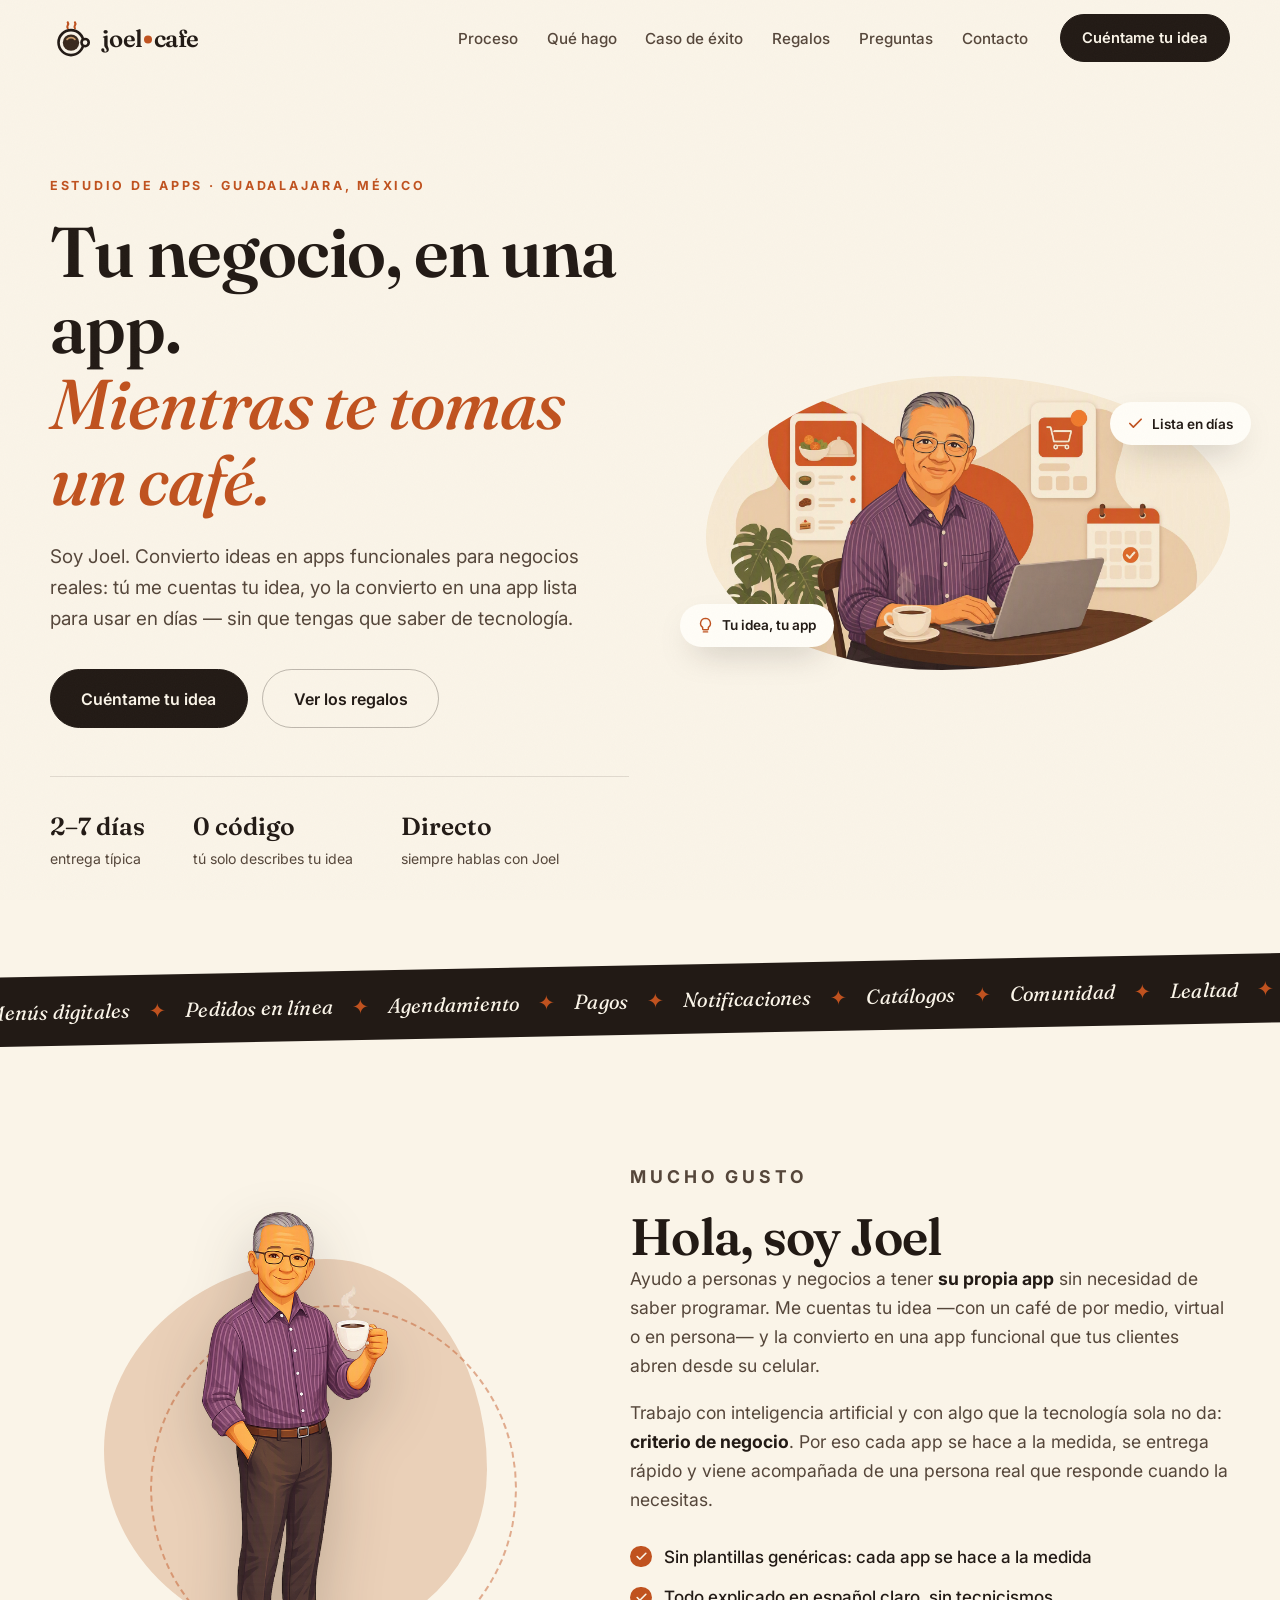
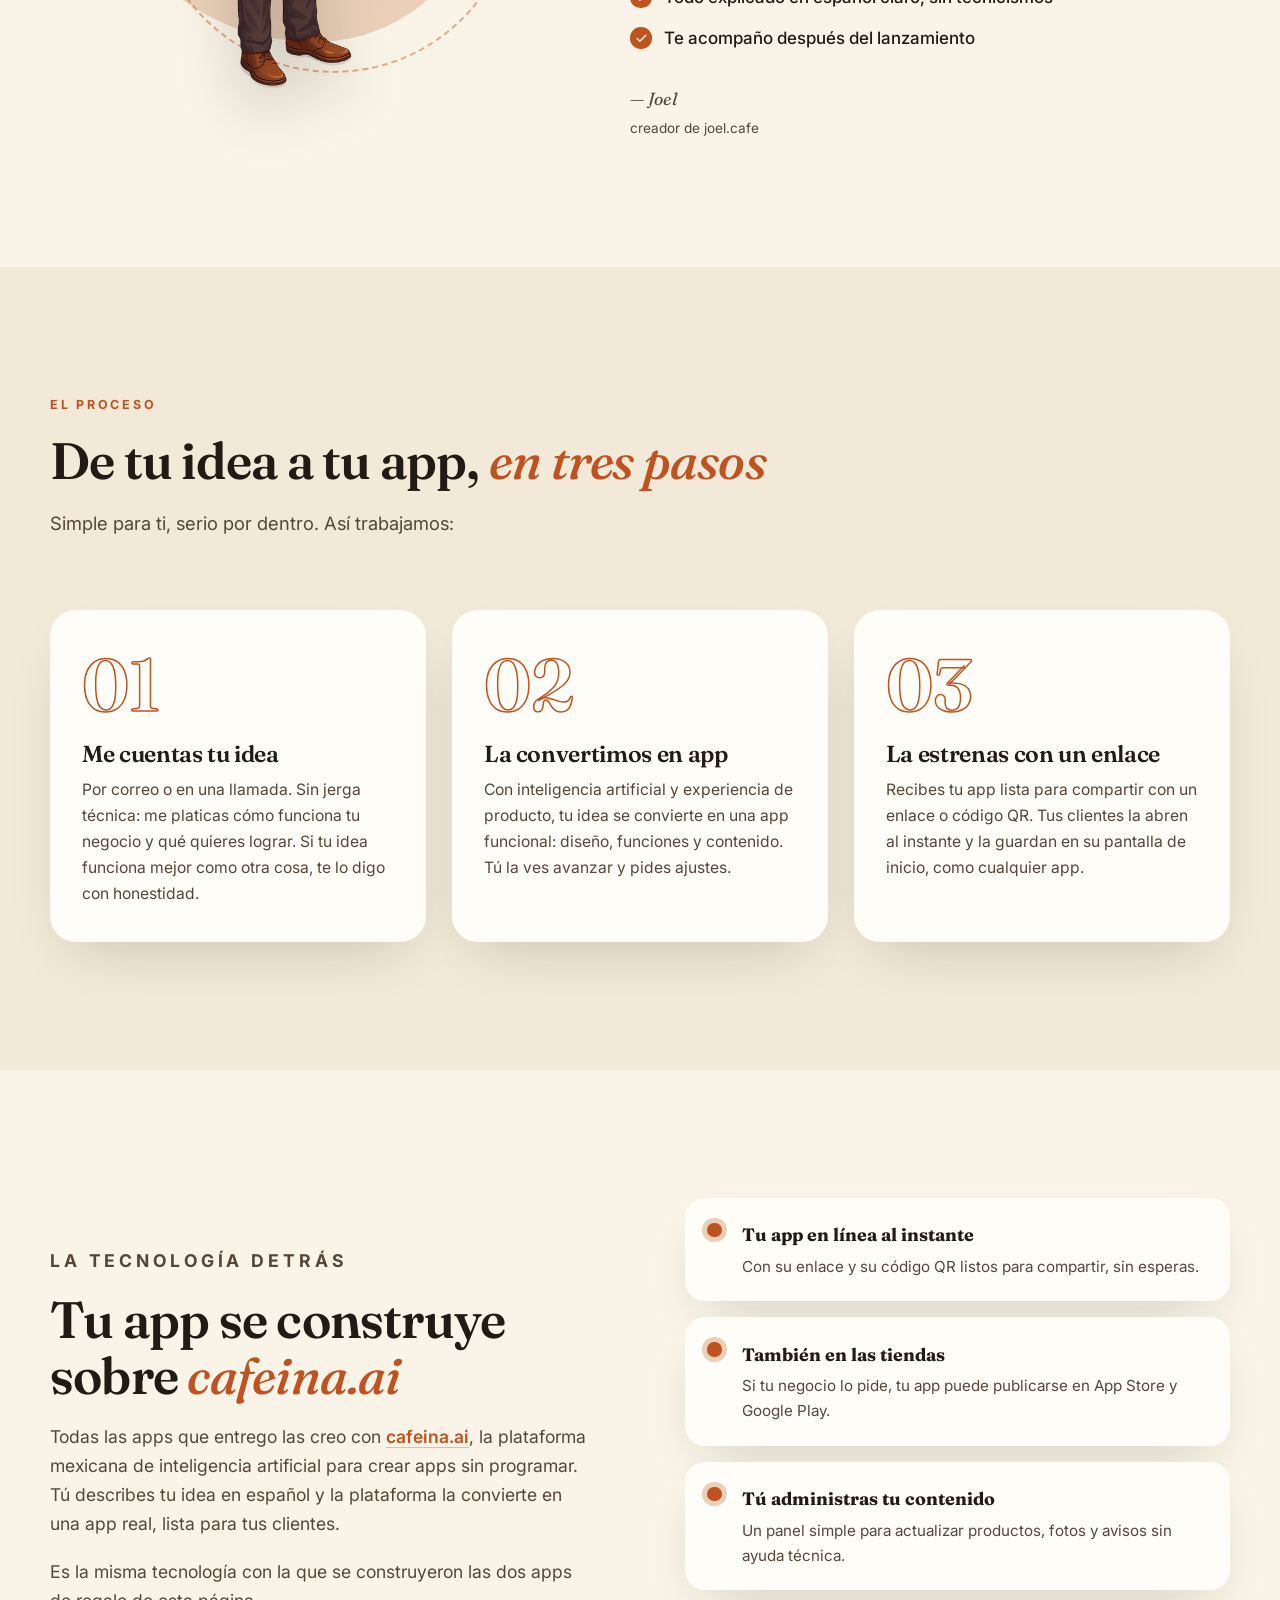
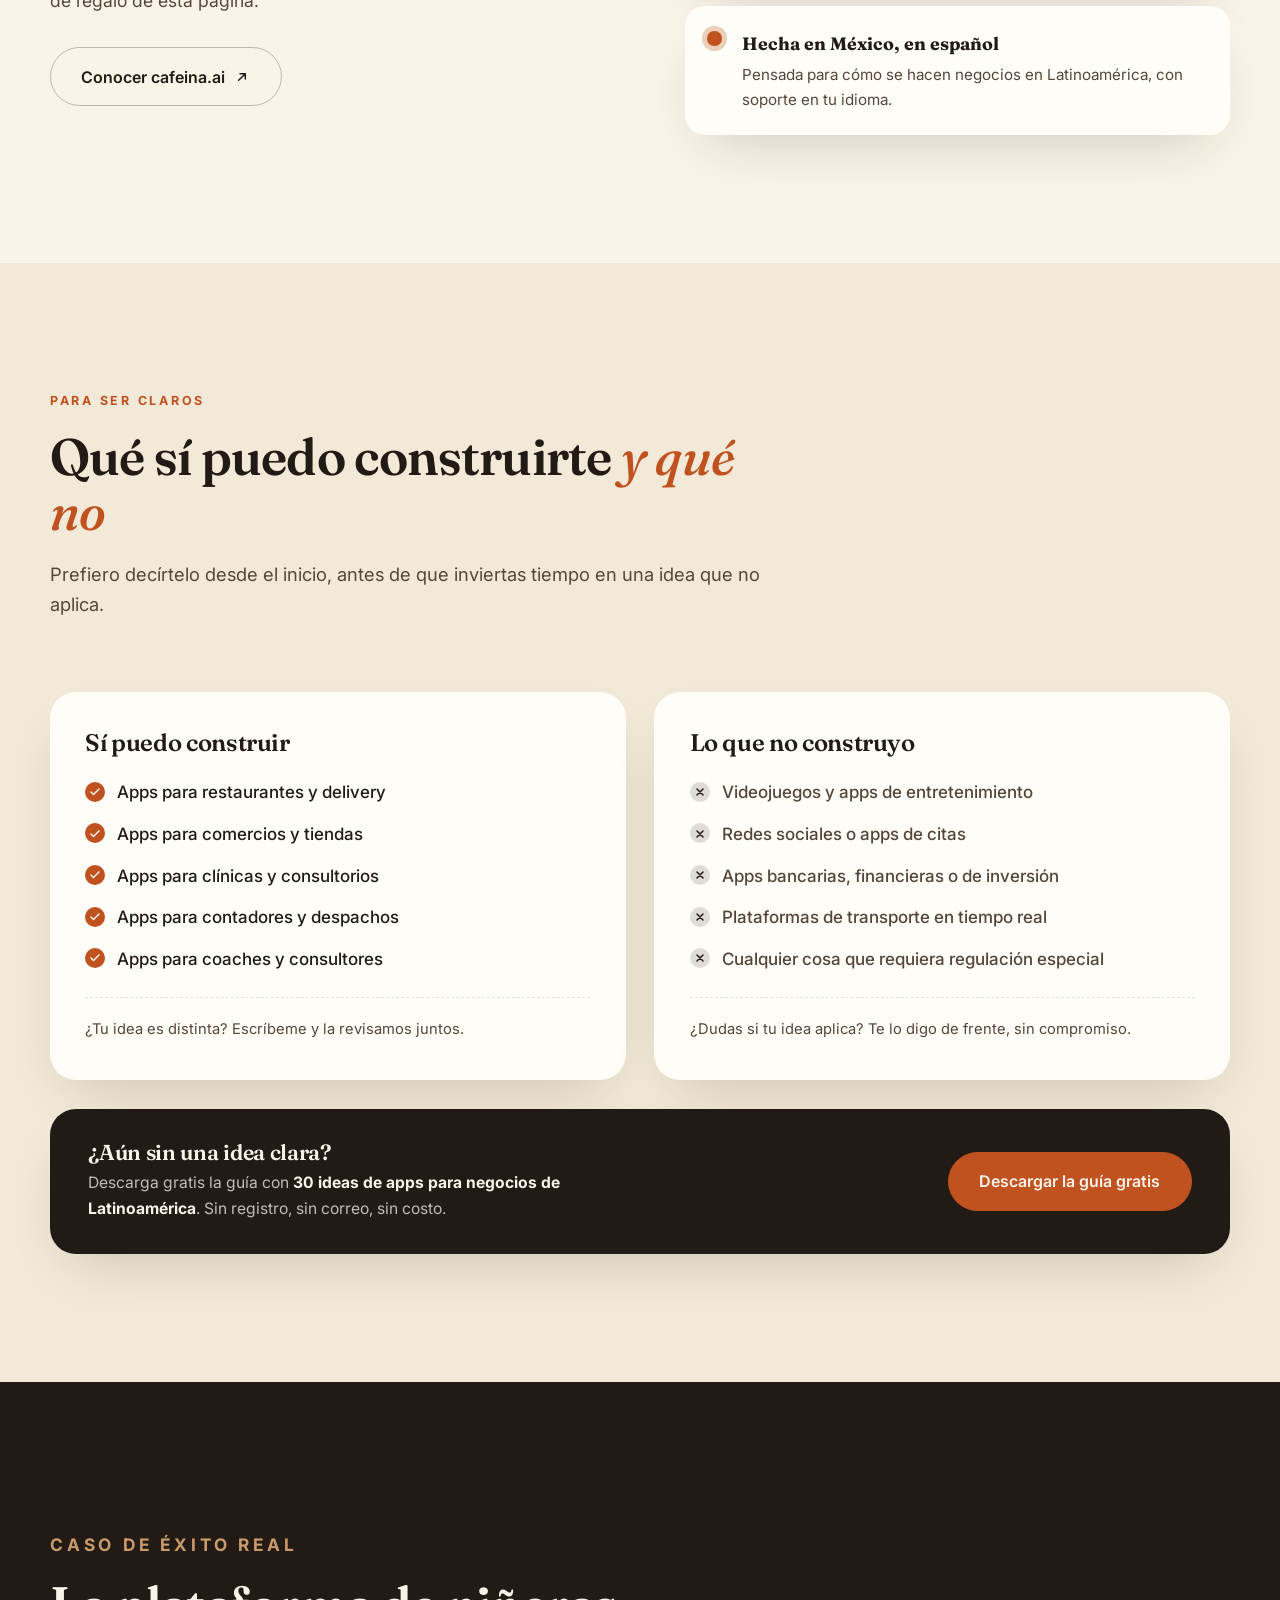
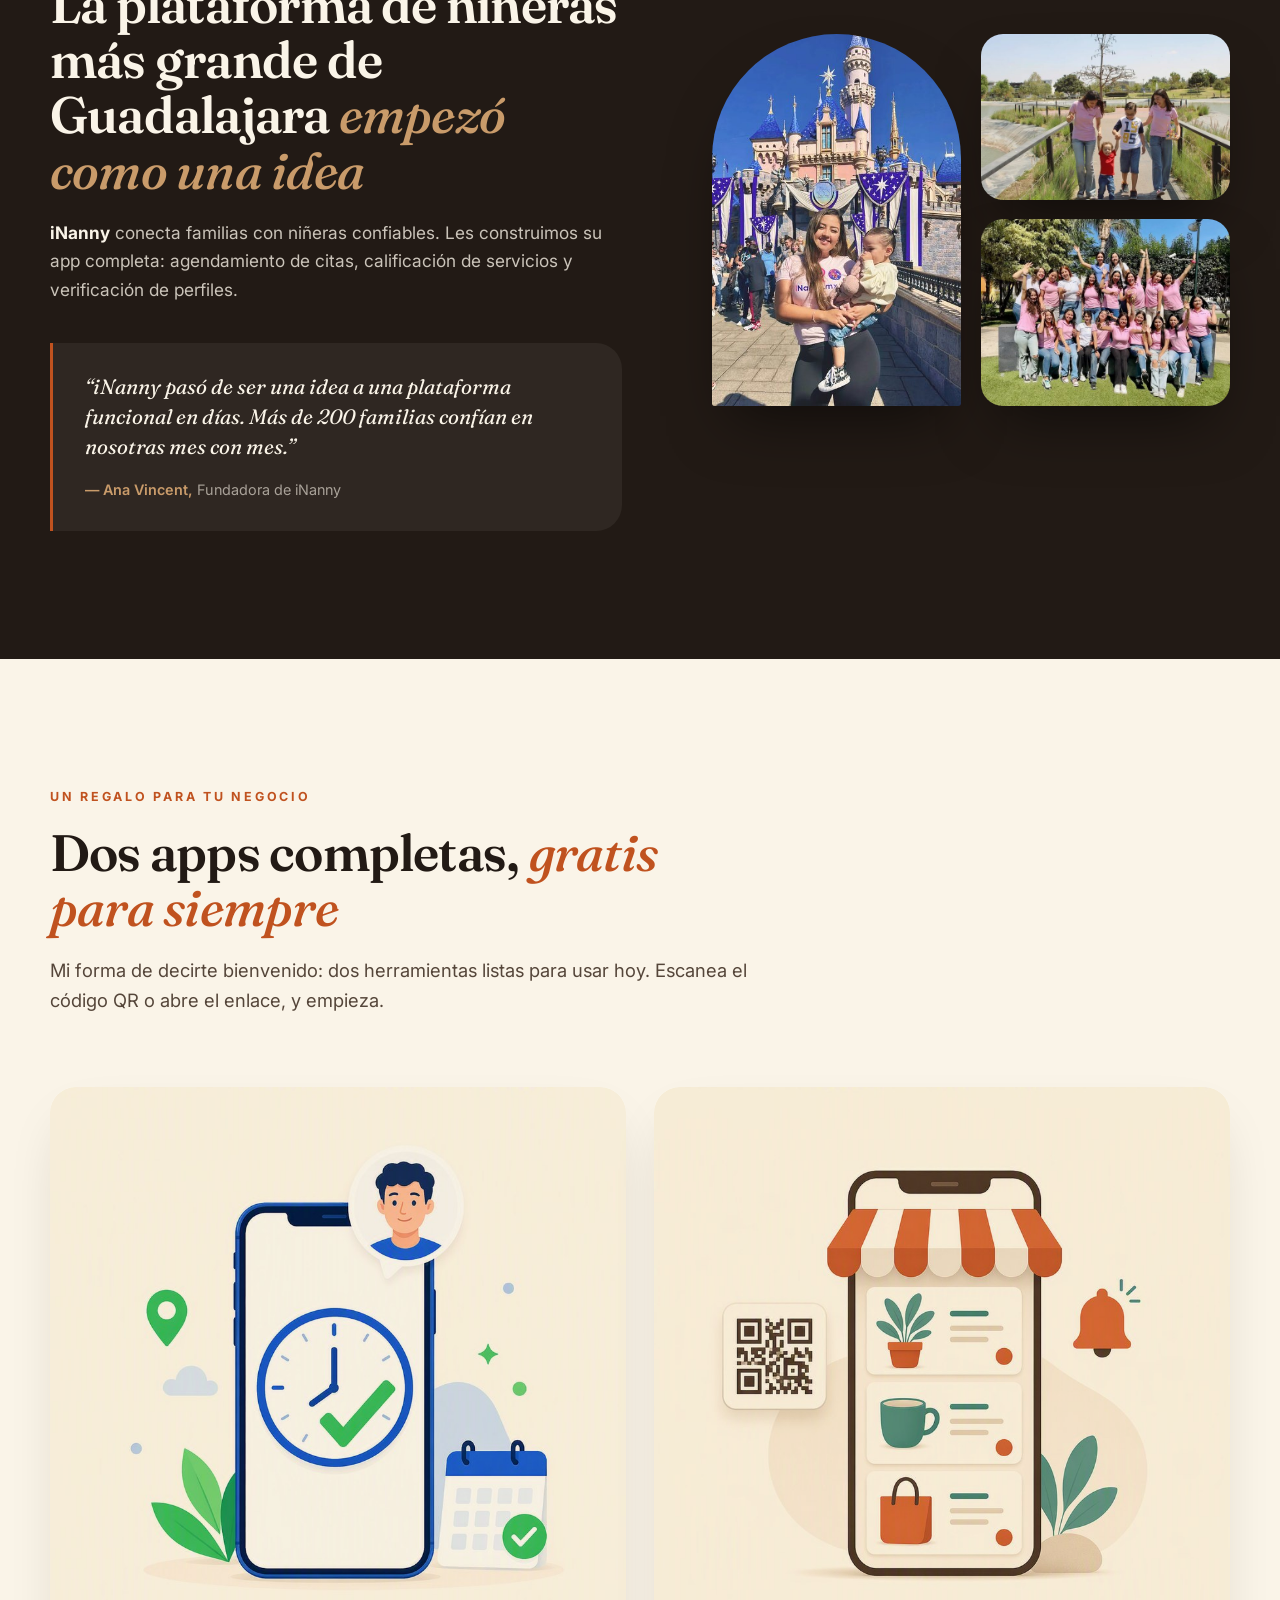
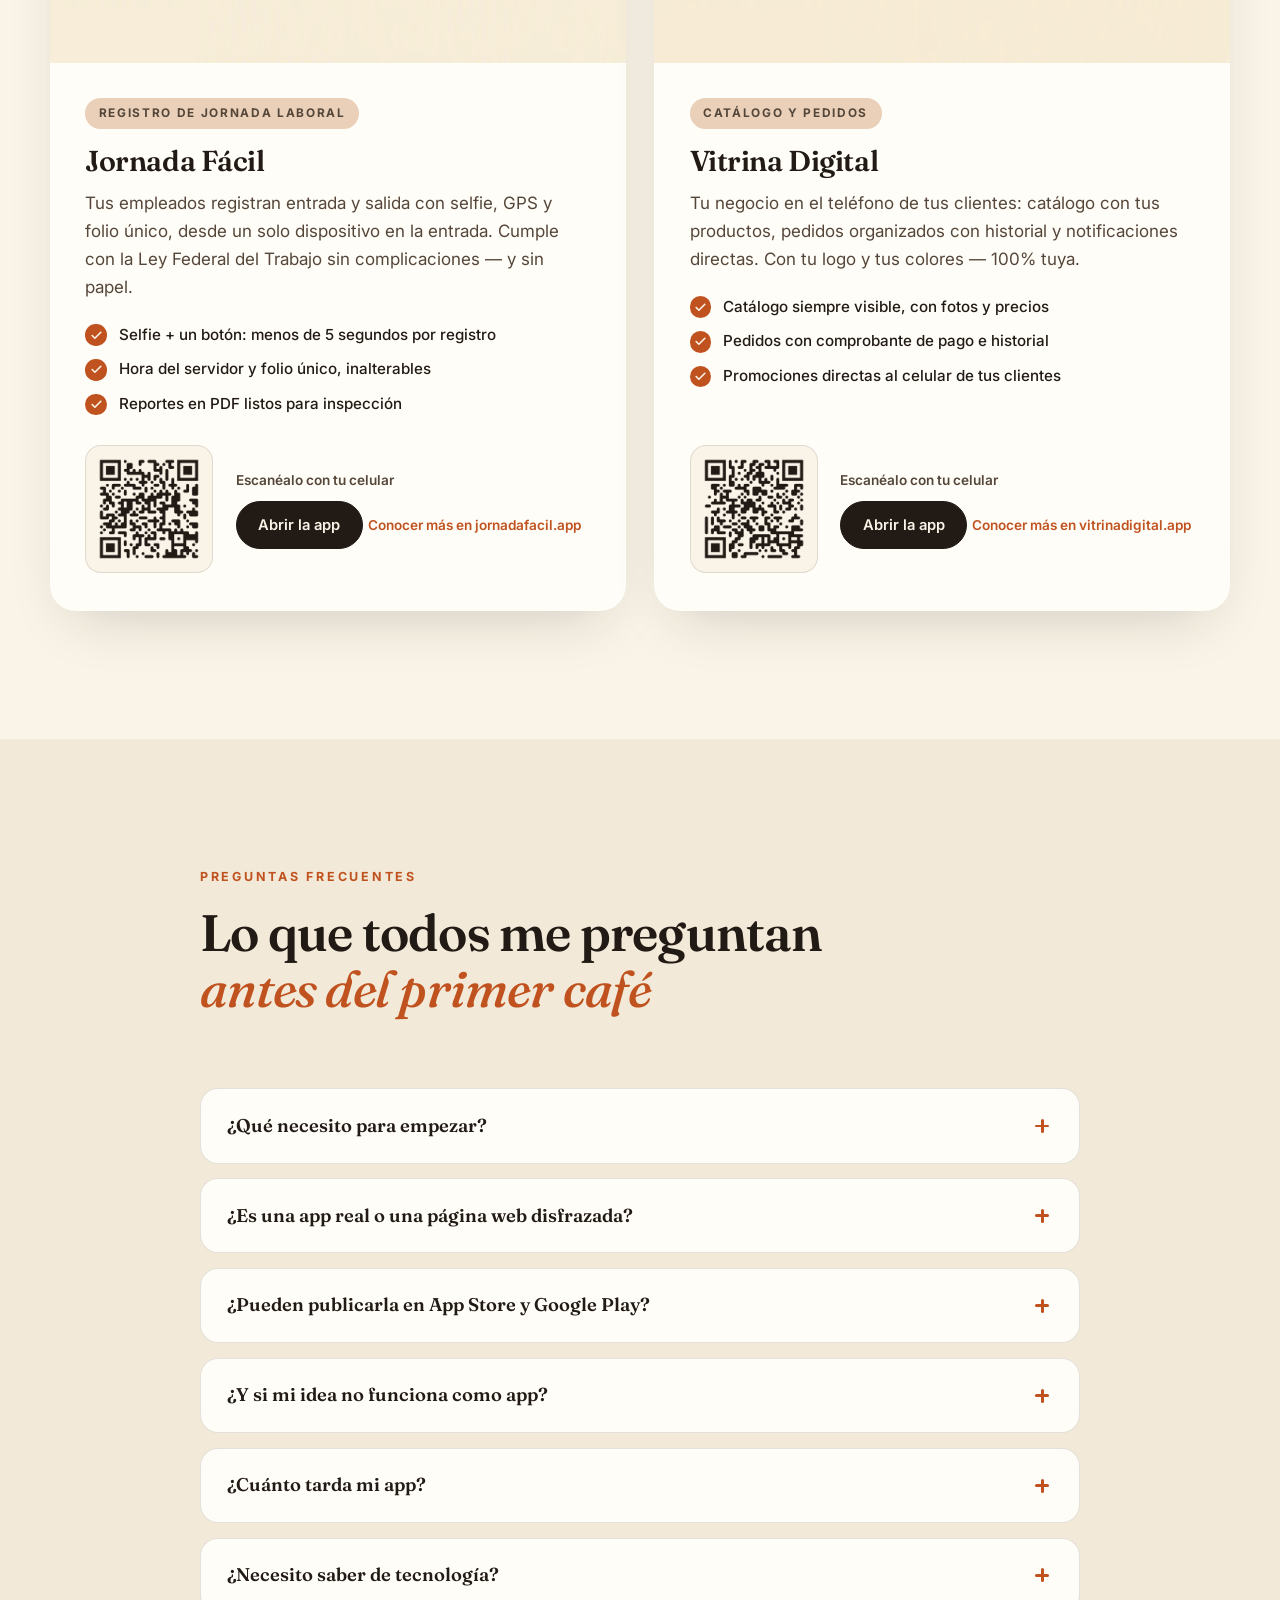
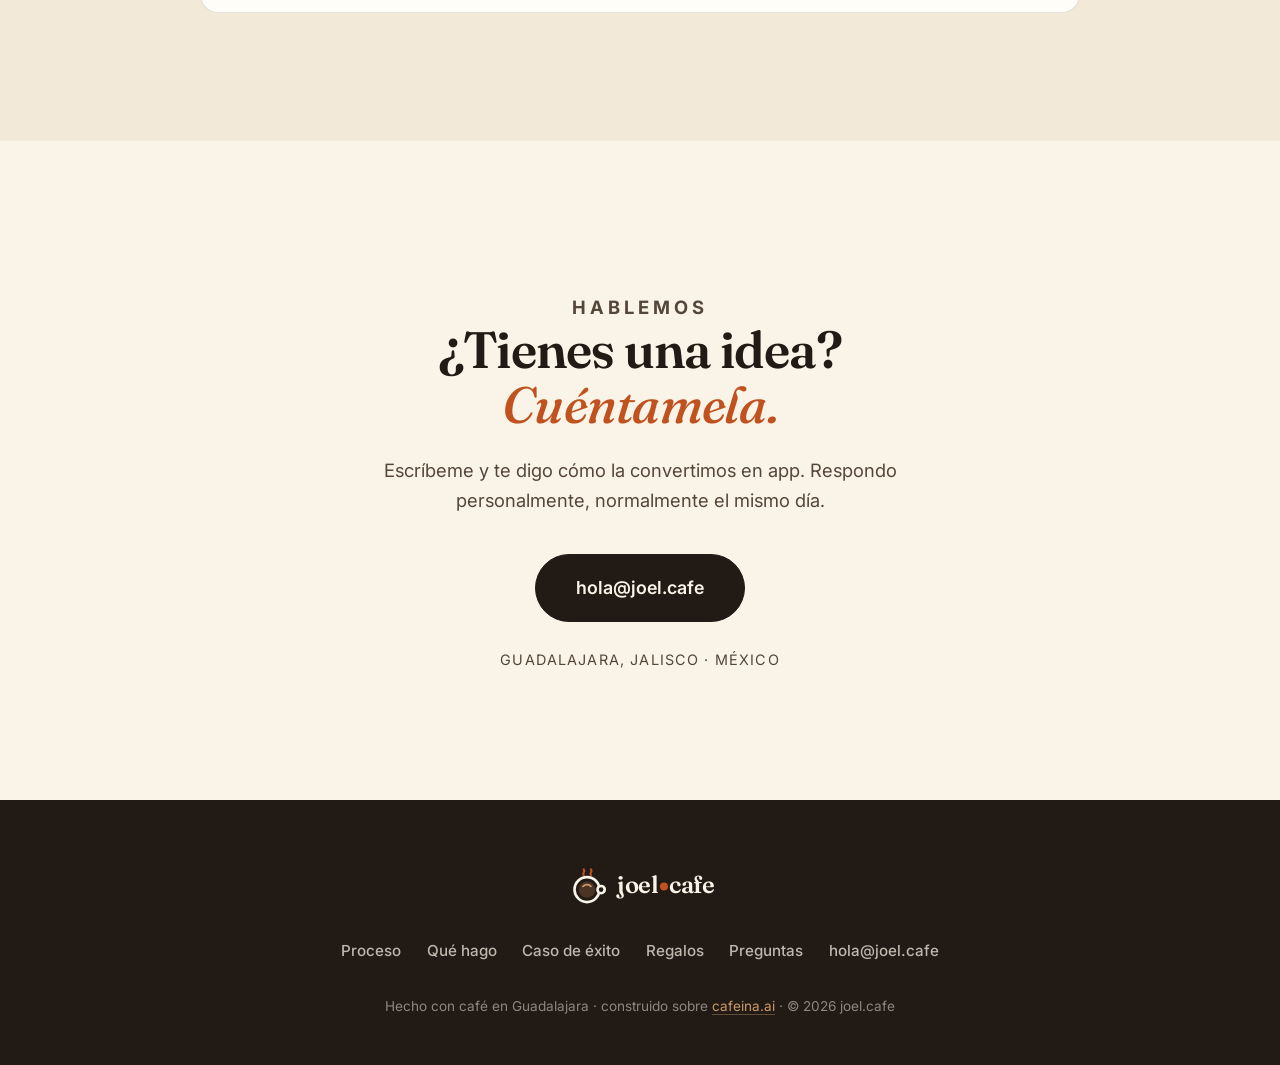
==== commit e0019ca2: "Add files via upload" ====
--- a/index.html
+++ b/index.html
@@ -1,13 +1,395 @@
 <!doctype html>
-<html lang="en">
-  <head>
-    <meta charset="UTF-8" />
-    <meta name="viewport" content="width=device-width, initial-scale=1.0" />
-    <title>joel.cafe - Construye Apps sin Código</title>
-    <script type="module" crossorigin src="./assets/index-CHf5NYnf.js"></script>
-    <link rel="stylesheet" crossorigin href="./assets/index-BwrYNQMc.css">
-  </head>
-  <body>
-    <div id="root"></div>
-  </body>
+<html lang="es">
+<head>
+  <meta charset="UTF-8" />
+  <meta name="viewport" content="width=device-width, initial-scale=1.0" />
+  <title>joel.cafe — Tu negocio en una app, mientras te tomas un café</title>
+  <meta name="description" content="Soy Joel. Convierto ideas en apps funcionales para negocios reales: tú me cuentas tu idea y yo la convierto en una app lista en días. Además, dos apps de regalo para tu negocio." />
+  <meta name="theme-color" content="#FAF4E8" />
+  <link rel="icon" type="image/svg+xml" href="assets/img/favicon.svg" />
+  <link rel="apple-touch-icon" href="assets/img/apple-touch-icon.png" />
+  <meta property="og:type" content="website" />
+  <meta property="og:url" content="https://joel.cafe/" />
+  <meta property="og:title" content="joel.cafe — Tu negocio en una app, mientras te tomas un café" />
+  <meta property="og:description" content="Apps funcionales para tu negocio, hechas a la medida y listas en días. Y dos apps de regalo: Jornada Fácil y Vitrina Digital." />
+  <meta property="og:image" content="https://joel.cafe/assets/img/hero-cafe.jpg" />
+  <link rel="preconnect" href="https://fonts.googleapis.com" />
+  <link rel="preconnect" href="https://fonts.gstatic.com" crossorigin />
+  <link href="https://fonts.googleapis.com/css2?family=Fraunces:ital,opsz,wght@0,9..144,400..700;1,9..144,400..600&family=Inter:wght@400;500;600;700&display=swap" rel="stylesheet" />
+  <link rel="stylesheet" href="css/styles.css" />
+  <script type="application/ld+json">
+  {
+    "@context": "https://schema.org",
+    "@type": "ProfessionalService",
+    "name": "joel.cafe",
+    "description": "Estudio de desarrollo de apps con inteligencia artificial para negocios. Apps funcionales a la medida, listas en días.",
+    "email": "hola@joel.cafe",
+    "url": "https://joel.cafe",
+    "address": { "@type": "PostalAddress", "addressLocality": "Guadalajara", "addressCountry": "MX" }
+  }
+  </script>
+</head>
+<body>
+
+  <!-- ============ NAV ============ -->
+  <header class="nav" id="nav">
+    <div class="container nav__inner">
+      <a class="brand" href="#inicio" aria-label="joel.cafe — inicio">
+        <svg class="brand__mark" viewBox="0 0 64 64" aria-hidden="true">
+          <path d="M27 17c-3-3 3-5 0-9" fill="none" stroke="var(--accent)" stroke-width="3.2" stroke-linecap="round"/>
+          <path d="M38 17c-3-3 3-5 0-9" fill="none" stroke="var(--accent)" stroke-width="3.2" stroke-linecap="round"/>
+          <circle cx="32" cy="39" r="19" fill="var(--paper)" stroke="var(--ink)" stroke-width="4"/>
+          <circle cx="32" cy="39" r="12.5" fill="#3A2A1E"/>
+          <path d="M26 34a8 8 0 0 1 12 0" fill="none" stroke="#C99B6A" stroke-width="2.6" stroke-linecap="round"/>
+          <circle cx="53.5" cy="39" r="5.5" fill="var(--paper)" stroke="var(--ink)" stroke-width="4"/>
+        </svg>
+        <span class="brand__word">joel<em class="brand__dot" aria-hidden="true"></em>cafe</span>
+      </a>
+
+      <nav class="nav__links" id="navLinks" aria-label="Navegación principal">
+        <a href="#proceso">Proceso</a>
+        <a href="#que-hago">Qué hago</a>
+        <a href="#caso">Caso de éxito</a>
+        <a href="#regalos">Regalos</a>
+        <a href="#preguntas">Preguntas</a>
+        <a href="#contacto">Contacto</a>
+      </nav>
+
+      <a class="btn btn--sm nav__cta" href="mailto:hola@joel.cafe?subject=Quiero%20una%20app%20para%20mi%20negocio">Cuéntame tu idea</a>
+
+      <button class="nav__toggle" id="navToggle" aria-label="Abrir menú" aria-expanded="false" aria-controls="navLinks">
+        <span></span><span></span><span></span>
+      </button>
+    </div>
+  </header>
+
+  <main id="inicio">
+
+    <!-- ============ HERO ============ -->
+    <section class="hero">
+      <div class="container hero__grid">
+        <div class="hero__copy">
+          <p class="eyebrow reveal">Estudio de apps · Guadalajara, México</p>
+          <h1 class="reveal" data-delay="1">Tu negocio, en una app.<br /><em>Mientras te tomas un café.</em></h1>
+          <p class="hero__sub reveal" data-delay="2">Soy Joel. Convierto ideas en apps funcionales para negocios reales: tú me cuentas tu idea, yo la convierto en una app lista para usar en días — sin que tengas que saber de tecnología.</p>
+          <div class="hero__actions reveal" data-delay="3">
+            <a class="btn" href="mailto:hola@joel.cafe?subject=Quiero%20una%20app%20para%20mi%20negocio">Cuéntame tu idea</a>
+            <a class="btn btn--ghost" href="#regalos">Ver los regalos</a>
+          </div>
+          <dl class="hero__stats reveal" data-delay="4">
+            <div><dt>2–7 días</dt><dd>entrega típica</dd></div>
+            <div><dt>0 código</dt><dd>tú solo describes tu idea</dd></div>
+            <div><dt>Directo</dt><dd>siempre hablas con Joel</dd></div>
+          </dl>
+        </div>
+
+        <div class="hero__art reveal" data-delay="2">
+          <img src="assets/img/hero-cafe.jpg" alt="Joel trabajando en su laptop con un café, rodeado de pantallas de apps" width="1800" height="1013" fetchpriority="high" />
+          <div class="chip chip--a" aria-hidden="true">
+            <svg viewBox="0 0 24 24"><path d="M20 6 9 17l-5-5" fill="none" stroke="currentColor" stroke-width="2.4" stroke-linecap="round" stroke-linejoin="round"/></svg>
+            Lista en días
+          </div>
+          <div class="chip chip--b" aria-hidden="true">
+            <svg viewBox="0 0 24 24"><path d="M12 2a7 7 0 0 0-4 12.7V17a1 1 0 0 0 1 1h6a1 1 0 0 0 1-1v-2.3A7 7 0 0 0 12 2Z" fill="none" stroke="currentColor" stroke-width="2" stroke-linejoin="round"/><path d="M9 21h6" stroke="currentColor" stroke-width="2" stroke-linecap="round"/></svg>
+            Tu idea, tu app
+          </div>
+        </div>
+      </div>
+    </section>
+
+    <!-- ============ MARQUEE ============ -->
+    <div class="marquee" aria-hidden="true">
+      <div class="marquee__track">
+        <span>Menús digitales <i>✦</i> Pedidos en línea <i>✦</i> Agendamiento <i>✦</i> Pagos <i>✦</i> Notificaciones <i>✦</i> Catálogos <i>✦</i> Comunidad <i>✦</i> Lealtad <i>✦</i> </span><span>Menús digitales <i>✦</i> Pedidos en línea <i>✦</i> Agendamiento <i>✦</i> Pagos <i>✦</i> Notificaciones <i>✦</i> Catálogos <i>✦</i> Comunidad <i>✦</i> Lealtad <i>✦</i> </span>
+      </div>
+    </div>
+
+    <!-- ============ SOBRE JOEL ============ -->
+    <section class="section about" id="joel">
+      <div class="container about__grid">
+        <div class="about__art reveal">
+          <div class="about__blob" aria-hidden="true"></div>
+          <img src="assets/img/joel-personaje.png" alt="Ilustración de Joel con su café" width="640" height="960" loading="lazy" />
+        </div>
+        <div class="about__copy">
+          <p class="eyebrow reveal">Mucho gusto</p>
+          <h2 class="reveal" data-delay="1">Hola, soy Joel</h2>
+          <p class="reveal" data-delay="2">Ayudo a personas y negocios a tener <strong>su propia app</strong> sin necesidad de saber programar. Me cuentas tu idea —con un café de por medio, virtual o en persona— y la convierto en una app funcional que tus clientes abren desde su celular.</p>
+          <p class="reveal" data-delay="3">Trabajo con inteligencia artificial y con algo que la tecnología sola no da: <strong>criterio de negocio</strong>. Por eso cada app se hace a la medida, se entrega rápido y viene acompañada de una persona real que responde cuando la necesitas.</p>
+          <ul class="ticks reveal" data-delay="4">
+            <li>Sin plantillas genéricas: cada app se hace a la medida</li>
+            <li>Todo explicado en español claro, sin tecnicismos</li>
+            <li>Te acompaño después del lanzamiento</li>
+          </ul>
+          <p class="about__sign reveal" data-delay="5">— Joel <span>creador de joel.cafe</span></p>
+        </div>
+      </div>
+    </section>
+
+    <!-- ============ PROCESO ============ -->
+    <section class="section section--alt" id="proceso">
+      <div class="container">
+        <header class="section__head">
+          <p class="eyebrow reveal">El proceso</p>
+          <h2 class="reveal" data-delay="1">De tu idea a tu app, <em>en tres pasos</em></h2>
+          <p class="section__sub reveal" data-delay="2">Simple para ti, serio por dentro. Así trabajamos:</p>
+        </header>
+
+        <ol class="steps">
+          <li class="step reveal" data-delay="1">
+            <span class="step__num" aria-hidden="true">01</span>
+            <h3>Me cuentas tu idea</h3>
+            <p>Por correo o en una llamada. Sin jerga técnica: me platicas cómo funciona tu negocio y qué quieres lograr. Si tu idea funciona mejor como otra cosa, te lo digo con honestidad.</p>
+          </li>
+          <li class="step reveal" data-delay="2">
+            <span class="step__num" aria-hidden="true">02</span>
+            <h3>La convertimos en app</h3>
+            <p>Con inteligencia artificial y experiencia de producto, tu idea se convierte en una app funcional: diseño, funciones y contenido. Tú la ves avanzar y pides ajustes.</p>
+          </li>
+          <li class="step reveal" data-delay="3">
+            <span class="step__num" aria-hidden="true">03</span>
+            <h3>La estrenas con un enlace</h3>
+            <p>Recibes tu app lista para compartir con un enlace o código QR. Tus clientes la abren al instante y la guardan en su pantalla de inicio, como cualquier app.</p>
+          </li>
+        </ol>
+      </div>
+    </section>
+
+    <!-- ============ TECNOLOGÍA: CAFEINA.AI ============ -->
+    <section class="section tech" id="tecnologia">
+      <div class="container tech__grid">
+        <div class="tech__copy">
+          <p class="eyebrow reveal">La tecnología detrás</p>
+          <h2 class="reveal" data-delay="1">Tu app se construye sobre <em>cafeina.ai</em></h2>
+          <p class="reveal" data-delay="2">Todas las apps que entrego las creo con <a class="tech__link" href="https://cafeina.ai" target="_blank" rel="noopener">cafeina.ai</a>, la plataforma mexicana de inteligencia artificial para crear apps sin programar. Tú describes tu idea en español y la plataforma la convierte en una app real, lista para tus clientes.</p>
+          <p class="reveal" data-delay="3">Es la misma tecnología con la que se construyeron las dos apps de regalo de esta página.</p>
+          <div class="reveal" data-delay="4">
+            <a class="btn btn--ghost" href="https://cafeina.ai" target="_blank" rel="noopener">Conocer cafeina.ai
+              <svg viewBox="0 0 24 24" width="16" height="16" aria-hidden="true"><path d="M7 17 17 7M9 7h8v8" fill="none" stroke="currentColor" stroke-width="2.2" stroke-linecap="round" stroke-linejoin="round"/></svg>
+            </a>
+          </div>
+        </div>
+        <ul class="tech__features">
+          <li class="reveal" data-delay="1">
+            <strong>Tu app en línea al instante</strong>
+            <span>Con su enlace y su código QR listos para compartir, sin esperas.</span>
+          </li>
+          <li class="reveal" data-delay="2">
+            <strong>También en las tiendas</strong>
+            <span>Si tu negocio lo pide, tu app puede publicarse en App Store y Google Play.</span>
+          </li>
+          <li class="reveal" data-delay="3">
+            <strong>Tú administras tu contenido</strong>
+            <span>Un panel simple para actualizar productos, fotos y avisos sin ayuda técnica.</span>
+          </li>
+          <li class="reveal" data-delay="4">
+            <strong>Hecha en México, en español</strong>
+            <span>Pensada para cómo se hacen negocios en Latinoamérica, con soporte en tu idioma.</span>
+          </li>
+        </ul>
+      </div>
+    </section>
+
+    <!-- ============ QUÉ SÍ / QUÉ NO ============ -->
+    <section class="section section--alt" id="que-hago">
+      <div class="container">
+        <header class="section__head">
+          <p class="eyebrow reveal">Para ser claros</p>
+          <h2 class="reveal" data-delay="1">Qué sí puedo construirte <em>y qué no</em></h2>
+          <p class="section__sub reveal" data-delay="2">Prefiero decírtelo desde el inicio, antes de que inviertas tiempo en una idea que no aplica.</p>
+        </header>
+
+        <div class="cando">
+          <article class="cando__card cando__card--yes reveal" data-delay="1">
+            <h3>Sí puedo construir</h3>
+            <ul class="cando__list cando__list--yes">
+              <li>Apps para restaurantes y delivery</li>
+              <li>Apps para comercios y tiendas</li>
+              <li>Apps para clínicas y consultorios</li>
+              <li>Apps para contadores y despachos</li>
+              <li>Apps para coaches y consultores</li>
+            </ul>
+            <p class="cando__note">¿Tu idea es distinta? Escríbeme y la revisamos juntos.</p>
+          </article>
+
+          <article class="cando__card cando__card--no reveal" data-delay="2">
+            <h3>Lo que no construyo</h3>
+            <ul class="cando__list cando__list--no">
+              <li>Videojuegos y apps de entretenimiento</li>
+              <li>Redes sociales o apps de citas</li>
+              <li>Apps bancarias, financieras o de inversión</li>
+              <li>Plataformas de transporte en tiempo real</li>
+              <li>Cualquier cosa que requiera regulación especial</li>
+            </ul>
+            <p class="cando__note">¿Dudas si tu idea aplica? Te lo digo de frente, sin compromiso.</p>
+          </article>
+        </div>
+
+        <aside class="guide reveal" data-delay="3">
+          <div>
+            <h3>¿Aún sin una idea clara?</h3>
+            <p>Descarga gratis la guía con <strong>30 ideas de apps para negocios de Latinoamérica</strong>. Sin registro, sin correo, sin costo.</p>
+          </div>
+          <a class="btn" href="https://cafeina.ai/assets/guia-30-ideas.pdf" target="_blank" rel="noopener">Descargar la guía gratis</a>
+        </aside>
+      </div>
+    </section>
+
+    <!-- ============ CASO DE ÉXITO ============ -->
+    <section class="section section--dark" id="caso">
+      <div class="container case__grid">
+        <div class="case__copy">
+          <p class="eyebrow eyebrow--light reveal">Caso de éxito real</p>
+          <h2 class="reveal" data-delay="1">La plataforma de niñeras más grande de Guadalajara <em>empezó como una idea</em></h2>
+          <p class="reveal" data-delay="2"><strong>iNanny</strong> conecta familias con niñeras confiables. Les construimos su app completa: agendamiento de citas, calificación de servicios y verificación de perfiles.</p>
+          <blockquote class="case__quote reveal" data-delay="3">
+            <p>“iNanny pasó de ser una idea a una plataforma funcional en días. Más de 200 familias confían en nosotras mes con mes.”</p>
+            <footer>— Ana Vincent, <span>Fundadora de iNanny</span></footer>
+          </blockquote>
+        </div>
+        <div class="case__photos" aria-label="Fotografías del equipo y las niñeras de iNanny">
+          <figure class="ph ph--a reveal" data-delay="1"><img src="assets/img/inanny-2.jpg" alt="Niñera de iNanny con una bebé frente al castillo" loading="lazy" /></figure>
+          <figure class="ph ph--b reveal" data-delay="2"><img src="assets/img/inanny-1.jpg" alt="Niñeras de iNanny paseando con niños en el parque" loading="lazy" /></figure>
+          <figure class="ph ph--c reveal" data-delay="3"><img src="assets/img/inanny-3.jpg" alt="Equipo completo de niñeras iNanny" loading="lazy" /></figure>
+        </div>
+      </div>
+    </section>
+
+    <!-- ============ APPS DE REGALO ============ -->
+    <section class="section" id="regalos">
+      <div class="container">
+        <header class="section__head">
+          <p class="eyebrow reveal">Un regalo para tu negocio</p>
+          <h2 class="reveal" data-delay="1">Dos apps completas, <em>gratis para siempre</em></h2>
+          <p class="section__sub reveal" data-delay="2">Mi forma de decirte bienvenido: dos herramientas listas para usar hoy. Escanea el código QR o abre el enlace, y empieza.</p>
+        </header>
+
+        <div class="gifts">
+          <article class="gift reveal" data-delay="1">
+            <div class="gift__art"><img src="assets/img/app-jornada.jpg" alt="Ilustración de Jornada Fácil: teléfono con reloj y paloma de verificación" loading="lazy" /></div>
+            <div class="gift__body">
+              <p class="gift__tag">Registro de jornada laboral</p>
+              <h3>Jornada Fácil</h3>
+              <p>Tus empleados registran entrada y salida con selfie, GPS y folio único, desde un solo dispositivo en la entrada. Cumple con la Ley Federal del Trabajo sin complicaciones — y sin papel.</p>
+              <ul class="ticks ticks--sm">
+                <li>Selfie + un botón: menos de 5 segundos por registro</li>
+                <li>Hora del servidor y folio único, inalterables</li>
+                <li>Reportes en PDF listos para inspección</li>
+              </ul>
+              <div class="gift__qr">
+                <img src="assets/img/qr-jornada.png" alt="Código QR para abrir la app Jornada Fácil" width="560" height="560" loading="lazy" />
+                <div>
+                  <p class="gift__scan">Escanéalo con tu celular</p>
+                  <a class="btn btn--sm" href="https://jornadafacil.cafeina.ai" target="_blank" rel="noopener">Abrir la app</a>
+                  <a class="gift__more" href="https://jornadafacil.app" target="_blank" rel="noopener">Conocer más en jornadafacil.app</a>
+                </div>
+              </div>
+            </div>
+          </article>
+
+          <article class="gift reveal" data-delay="2">
+            <div class="gift__art"><img src="assets/img/app-vitrina.jpg" alt="Ilustración de Vitrina Digital: teléfono con tienda y catálogo de productos" loading="lazy" /></div>
+            <div class="gift__body">
+              <p class="gift__tag">Catálogo y pedidos</p>
+              <h3>Vitrina Digital</h3>
+              <p>Tu negocio en el teléfono de tus clientes: catálogo con tus productos, pedidos organizados con historial y notificaciones directas. Con tu logo y tus colores — 100% tuya.</p>
+              <ul class="ticks ticks--sm">
+                <li>Catálogo siempre visible, con fotos y precios</li>
+                <li>Pedidos con comprobante de pago e historial</li>
+                <li>Promociones directas al celular de tus clientes</li>
+              </ul>
+              <div class="gift__qr">
+                <img src="assets/img/qr-vitrina.png" alt="Código QR para abrir la app Vitrina Digital" width="560" height="560" loading="lazy" />
+                <div>
+                  <p class="gift__scan">Escanéalo con tu celular</p>
+                  <a class="btn btn--sm" href="https://vitrina.cafeina.ai" target="_blank" rel="noopener">Abrir la app</a>
+                  <a class="gift__more" href="https://vitrinadigital.app" target="_blank" rel="noopener">Conocer más en vitrinadigital.app</a>
+                </div>
+              </div>
+            </div>
+          </article>
+        </div>
+      </div>
+    </section>
+
+    <!-- ============ FAQ ============ -->
+    <section class="section section--alt" id="preguntas">
+      <div class="container container--narrow">
+        <header class="section__head">
+          <p class="eyebrow reveal">Preguntas frecuentes</p>
+          <h2 class="reveal" data-delay="1">Lo que todos me preguntan <em>antes del primer café</em></h2>
+        </header>
+
+        <div class="faq">
+          <details class="faq__item reveal" data-delay="1">
+            <summary>¿Qué necesito para empezar?<span class="faq__icon" aria-hidden="true"></span></summary>
+            <div class="faq__body"><p>Solo tu idea y una conversación de unos 20 minutos. Me cuentas cómo funciona tu negocio y qué quieres lograr; yo me encargo de todo lo demás.</p></div>
+          </details>
+          <details class="faq__item reveal" data-delay="2">
+            <summary>¿Es una app real o una página web disfrazada?<span class="faq__icon" aria-hidden="true"></span></summary>
+            <div class="faq__body"><p>Sí es una app real. Tus clientes la abren desde un enlace o código QR y la guardan en su pantalla de inicio como cualquier app: rápida, con avisos y acceso a la cámara y ubicación cuando haga falta.</p></div>
+          </details>
+          <details class="faq__item reveal" data-delay="3">
+            <summary>¿Pueden publicarla en App Store y Google Play?<span class="faq__icon" aria-hidden="true"></span></summary>
+            <div class="faq__body"><p>Sí. La PWA se puede empaquetar y publicar en las tiendas cuando tu negocio lo necesite. Muchas apps empiezan con un simple enlace y dan el salto a las tiendas después.</p></div>
+          </details>
+          <details class="faq__item reveal" data-delay="4">
+            <summary>¿Y si mi idea no funciona como app?<span class="faq__icon" aria-hidden="true"></span></summary>
+            <div class="faq__body"><p>Te lo digo en la primera conversación, con honestidad. Si tu idea funciona mejor como página web o necesita ajustes, te lo planteo antes de que inviertas un solo peso. No te vendo algo que no necesitas.</p></div>
+          </details>
+          <details class="faq__item reveal" data-delay="5">
+            <summary>¿Cuánto tarda mi app?<span class="faq__icon" aria-hidden="true"></span></summary>
+            <div class="faq__body"><p>Entre 2 y 7 días dependiendo de la complejidad. La mayoría de las apps están listas en menos de una semana, y los ajustes posteriores se hacen rápido.</p></div>
+          </details>
+          <details class="faq__item reveal" data-delay="6">
+            <summary>¿Necesito saber de tecnología?<span class="faq__icon" aria-hidden="true"></span></summary>
+            <div class="faq__body"><p>No. Tú describes tu idea en español y yo me encargo de lo técnico. Puedes estar tan involucrado — o tan desconectado — como quieras.</p></div>
+          </details>
+        </div>
+      </div>
+    </section>
+
+    <!-- ============ CONTACTO ============ -->
+    <section class="section contact" id="contacto">
+      <div class="container container--narrow contact__inner">
+        <p class="eyebrow reveal">Hablemos</p>
+        <h2 class="reveal" data-delay="1">¿Tienes una idea?<br /><em>Cuéntamela.</em></h2>
+        <p class="reveal" data-delay="2">Escríbeme y te digo cómo la convertimos en app. Respondo personalmente, normalmente el mismo día.</p>
+        <div class="reveal" data-delay="3">
+          <a class="btn btn--lg" href="mailto:hola@joel.cafe?subject=Tengo%20una%20idea%20de%20app">hola@joel.cafe</a>
+        </div>
+        <p class="contact__note reveal" data-delay="4">Guadalajara, Jalisco · México</p>
+      </div>
+    </section>
+
+  </main>
+
+  <!-- ============ FOOTER ============ -->
+  <footer class="footer">
+    <div class="container footer__inner">
+      <a class="brand brand--light" href="#inicio" aria-label="joel.cafe — inicio">
+        <svg class="brand__mark" viewBox="0 0 64 64" aria-hidden="true">
+          <path d="M27 17c-3-3 3-5 0-9" fill="none" stroke="var(--accent)" stroke-width="3.2" stroke-linecap="round"/>
+          <path d="M38 17c-3-3 3-5 0-9" fill="none" stroke="var(--accent)" stroke-width="3.2" stroke-linecap="round"/>
+          <circle cx="32" cy="39" r="19" fill="var(--ink)" stroke="var(--paper)" stroke-width="4"/>
+          <circle cx="32" cy="39" r="12.5" fill="#4A3524"/>
+          <path d="M26 34a8 8 0 0 1 12 0" fill="none" stroke="#C99B6A" stroke-width="2.6" stroke-linecap="round"/>
+          <circle cx="53.5" cy="39" r="5.5" fill="var(--ink)" stroke="var(--paper)" stroke-width="4"/>
+        </svg>
+        <span class="brand__word">joel<em class="brand__dot" aria-hidden="true"></em>cafe</span>
+      </a>
+      <nav class="footer__links" aria-label="Navegación del pie de página">
+        <a href="#proceso">Proceso</a>
+        <a href="#que-hago">Qué hago</a>
+        <a href="#caso">Caso de éxito</a>
+        <a href="#regalos">Regalos</a>
+        <a href="#preguntas">Preguntas</a>
+        <a href="mailto:hola@joel.cafe">hola@joel.cafe</a>
+      </nav>
+      <p class="footer__line">Hecho con café en Guadalajara · construido sobre <a href="https://cafeina.ai" target="_blank" rel="noopener">cafeina.ai</a> · © <span id="year">2026</span> joel.cafe</p>
+    </div>
+  </footer>
+
+  <script src="js/main.js" defer></script>
+</body>
 </html>
--- a/css/styles.css
+++ b/css/styles.css
@@ -0,0 +1,653 @@
+/* ============================================================
+   joel.cafe — sistema de diseño
+   Paleta: crema papel · espresso · terracota
+   Tipografía: Fraunces (display) · Inter (texto)
+   ============================================================ */
+
+:root {
+  --paper: #FAF4E8;
+  --paper-2: #F2E9D8;
+  --card: #FFFDF7;
+  --ink: #221A15;
+  --ink-2: #55463A;
+  --accent: #C0521F;
+  --accent-soft: #EAD0B8;
+  --coffee: #3A2A1E;
+  --crema: #C99B6A;
+  --line: rgba(34, 26, 21, .12);
+  --shadow: 0 24px 60px -24px rgba(34, 26, 21, .22);
+  --radius: 26px;
+  --font-display: "Fraunces", Georgia, serif;
+  --font-body: "Inter", system-ui, -apple-system, sans-serif;
+}
+
+* { margin: 0; padding: 0; box-sizing: border-box; }
+
+html {
+  scroll-behavior: smooth;
+  scroll-padding-top: 96px;
+}
+
+body {
+  font-family: var(--font-body);
+  font-size: 1.0625rem;
+  line-height: 1.65;
+  color: var(--ink);
+  background: var(--paper);
+  -webkit-font-smoothing: antialiased;
+  overflow-x: hidden;
+}
+
+/* grano sutil sobre toda la página */
+body::after {
+  content: "";
+  position: fixed;
+  inset: 0;
+  pointer-events: none;
+  z-index: 9999;
+  opacity: .05;
+  background-image: url("data:image/svg+xml,%3Csvg xmlns='http://www.w3.org/2000/svg' width='140' height='140'%3E%3Cfilter id='n'%3E%3CfeTurbulence type='fractalNoise' baseFrequency='0.9' numOctaves='2'/%3E%3C/filter%3E%3Crect width='140' height='140' filter='url(%23n)' opacity='.5'/%3E%3C/svg%3E");
+}
+
+img { max-width: 100%; height: auto; display: block; }
+a { color: inherit; }
+
+.container {
+  width: min(1180px, calc(100% - 3rem));
+  margin-inline: auto;
+}
+.container--narrow { width: min(880px, calc(100% - 3rem)); }
+
+h1, h2, h3 { font-family: var(--font-display); font-weight: 600; line-height: 1.08; letter-spacing: -.015em; }
+h1 { font-size: clamp(2.7rem, 6vw, 4.4rem); }
+h2 { font-size: clamp(2.1rem, 4.4vw, 3.2rem); }
+h1 em, h2 em { font-style: italic; font-weight: 500; color: var(--accent); }
+
+.eyebrow {
+  font-size: .78rem;
+  font-weight: 700;
+  letter-spacing: .22em;
+  text-transform: uppercase;
+  color: var(--accent);
+  margin-bottom: 1.1rem;
+}
+.eyebrow--light { color: var(--crema); }
+
+.section { padding: clamp(5rem, 10vw, 8.5rem) 0; }
+.section--alt { background: var(--paper-2); }
+.section--dark { background: var(--ink); color: var(--paper); }
+.section--dark .eyebrow { color: var(--crema); }
+
+.section__head { max-width: 720px; margin-bottom: clamp(3rem, 6vw, 4.5rem); }
+.section__sub { margin-top: 1.2rem; font-size: 1.15rem; color: var(--ink-2); }
+
+/* ---------- botones ---------- */
+.btn {
+  display: inline-flex;
+  align-items: center;
+  gap: .55rem;
+  font-family: var(--font-body);
+  font-weight: 600;
+  font-size: 1rem;
+  color: var(--paper);
+  background: var(--ink);
+  border: 1.5px solid var(--ink);
+  padding: .95rem 1.9rem;
+  border-radius: 999px;
+  text-decoration: none;
+  cursor: pointer;
+  transition: transform .25s cubic-bezier(.2,.8,.3,1), background .25s, color .25s, box-shadow .25s;
+}
+.btn:hover { background: var(--accent); border-color: var(--accent); transform: translateY(-2px); box-shadow: 0 14px 30px -12px rgba(192, 82, 31, .5); }
+.btn--ghost { background: transparent; color: var(--ink); border-color: var(--line-strong, rgba(34,26,21,.28)); }
+.btn--ghost:hover { background: var(--ink); color: var(--paper); border-color: var(--ink); box-shadow: none; }
+.btn--sm { padding: .68rem 1.35rem; font-size: .92rem; }
+.btn--lg { padding: 1.15rem 2.5rem; font-size: 1.12rem; }
+
+/* ---------- nav ---------- */
+.nav {
+  position: fixed;
+  inset: 0 0 auto 0;
+  z-index: 100;
+  transition: background .3s, box-shadow .3s, border-color .3s;
+  border-bottom: 1px solid transparent;
+}
+.nav.is-scrolled {
+  background: rgba(250, 244, 232, .86);
+  backdrop-filter: blur(14px);
+  -webkit-backdrop-filter: blur(14px);
+  border-bottom-color: var(--line);
+}
+.nav__inner { display: flex; align-items: center; gap: 2rem; padding: .9rem 0; }
+
+.brand { display: inline-flex; align-items: center; gap: .6rem; text-decoration: none; }
+.brand__mark { width: 42px; height: 42px; flex: none; }
+.brand__word {
+  font-family: var(--font-display);
+  font-weight: 600;
+  font-size: 1.5rem;
+  letter-spacing: -.02em;
+  color: var(--ink);
+  display: inline-flex;
+  align-items: center;
+}
+.brand__dot {
+  width: .34em; height: .34em;
+  border-radius: 50%;
+  background: var(--accent);
+  margin: 0 .06em;
+  transform: translateY(.06em);
+}
+.brand--light .brand__word { color: var(--paper); }
+
+.nav__links { display: flex; gap: 1.8rem; margin-left: auto; }
+.nav__links a {
+  text-decoration: none;
+  font-weight: 500;
+  font-size: .95rem;
+  color: var(--ink-2);
+  transition: color .2s;
+}
+.nav__links a:hover { color: var(--accent); }
+.nav__cta { flex: none; }
+
+.nav__toggle {
+  display: none;
+  flex-direction: column;
+  gap: 5px;
+  background: none;
+  border: 0;
+  padding: .5rem;
+  cursor: pointer;
+  margin-left: auto;
+}
+.nav__toggle span {
+  width: 24px; height: 2px;
+  background: var(--ink);
+  border-radius: 2px;
+  transition: transform .3s, opacity .3s;
+}
+.nav__toggle[aria-expanded="true"] span:nth-child(1) { transform: translateY(7px) rotate(45deg); }
+.nav__toggle[aria-expanded="true"] span:nth-child(2) { opacity: 0; }
+.nav__toggle[aria-expanded="true"] span:nth-child(3) { transform: translateY(-7px) rotate(-45deg); }
+
+/* ---------- hero ---------- */
+.hero { padding: clamp(8.5rem, 14vw, 11rem) 0 clamp(4rem, 8vw, 6rem); }
+.hero__grid {
+  display: grid;
+  grid-template-columns: 1.05fr .95fr;
+  gap: clamp(2.5rem, 6vw, 5rem);
+  align-items: center;
+}
+.hero__sub { margin-top: 1.4rem; font-size: 1.18rem; color: var(--ink-2); max-width: 34rem; }
+.hero__actions { display: flex; flex-wrap: wrap; gap: .9rem; margin-top: 2.2rem; }
+
+.hero__stats {
+  display: flex;
+  flex-wrap: wrap;
+  gap: clamp(1.6rem, 4vw, 3rem);
+  margin-top: 3rem;
+  padding-top: 1.8rem;
+  border-top: 1px solid var(--line);
+}
+.hero__stats dt { font-family: var(--font-display); font-size: 1.55rem; font-weight: 600; color: var(--ink); }
+.hero__stats dd { font-size: .88rem; color: var(--ink-2); }
+
+.hero__art { position: relative; }
+.hero__art > img {
+  width: 100%;
+  border-radius: 48% 52% 55% 45% / 55% 48% 52% 45%;
+  mix-blend-mode: multiply;
+}
+
+.chip {
+  position: absolute;
+  display: inline-flex;
+  align-items: center;
+  gap: .5rem;
+  background: var(--card);
+  color: var(--ink);
+  font-size: .85rem;
+  font-weight: 600;
+  padding: .65rem 1.1rem;
+  border-radius: 999px;
+  box-shadow: 0 14px 34px -14px rgba(34, 26, 21, .35);
+  animation: float 6s ease-in-out infinite;
+}
+.chip svg { width: 17px; height: 17px; color: var(--accent); }
+.chip--a { top: 9%; right: -4%; }
+.chip--b { bottom: 8%; left: -5%; animation-delay: -3s; }
+
+@keyframes float {
+  0%, 100% { transform: translateY(0); }
+  50% { transform: translateY(-10px); }
+}
+
+/* ---------- marquee ---------- */
+.marquee {
+  background: var(--ink);
+  color: var(--paper);
+  overflow: hidden;
+  padding: 1.1rem 0;
+  transform: rotate(-1.1deg) scale(1.02);
+}
+.marquee__track { display: flex; width: max-content; animation: marquee 30s linear infinite; }
+.marquee__track span {
+  font-family: var(--font-display);
+  font-size: 1.25rem;
+  font-style: italic;
+  white-space: nowrap;
+  padding-right: 1rem;
+}
+.marquee__track i { font-style: normal; color: var(--accent); margin: 0 .9rem; }
+@keyframes marquee { to { transform: translateX(-50%); } }
+
+/* ---------- sobre joel ---------- */
+.about__grid {
+  display: grid;
+  grid-template-columns: .9fr 1.1fr;
+  gap: clamp(2.5rem, 7vw, 6rem);
+  align-items: center;
+}
+.about__art { position: relative; display: grid; place-items: center; }
+.about__blob {
+  position: absolute;
+  width: 78%;
+  aspect-ratio: 1;
+  background: var(--accent-soft);
+  border-radius: 58% 42% 45% 55% / 50% 55% 45% 50%;
+}
+.about__blob::after {
+  content: "";
+  position: absolute;
+  inset: 12% -8% -8% 12%;
+  border: 2px dashed rgba(192, 82, 31, .45);
+  border-radius: 50%;
+}
+.about__art img { position: relative; width: min(360px, 82%); filter: drop-shadow(0 24px 30px rgba(34,26,21,.22)); }
+
+.about__copy p + p { margin-top: 1.1rem; }
+.about__copy p { color: var(--ink-2); font-size: 1.1rem; }
+.about__copy strong { color: var(--ink); }
+.about__sign {
+  margin-top: 2rem;
+  font-family: var(--font-display);
+  font-style: italic;
+  font-size: 1.5rem;
+  color: var(--ink);
+}
+.about__sign span { display: block; font-family: var(--font-body); font-style: normal; font-size: .85rem; color: var(--ink-2); margin-top: .2rem; }
+
+.ticks { list-style: none; margin-top: 1.8rem; display: grid; gap: .8rem; }
+.ticks li {
+  position: relative;
+  padding-left: 2.1rem;
+  font-weight: 500;
+  color: var(--ink);
+}
+.ticks li::before {
+  content: "";
+  position: absolute;
+  left: 0; top: .18em;
+  width: 1.35rem; height: 1.35rem;
+  border-radius: 50%;
+  background: var(--accent);
+  -webkit-mask: none;
+  background-image: url("data:image/svg+xml,%3Csvg xmlns='http://www.w3.org/2000/svg' viewBox='0 0 24 24'%3E%3Cpath d='M20 6 9 17l-5-5' fill='none' stroke='%23FAF4E8' stroke-width='3' stroke-linecap='round' stroke-linejoin='round'/%3E%3C/svg%3E");
+  background-size: .8rem;
+  background-repeat: no-repeat;
+  background-position: center;
+}
+.ticks--sm li { font-size: .95rem; font-weight: 500; }
+.ticks--sm { gap: .6rem; margin-top: 1.3rem; }
+
+/* ---------- proceso ---------- */
+.steps {
+  list-style: none;
+  display: grid;
+  grid-template-columns: repeat(3, 1fr);
+  gap: 1.6rem;
+  counter-reset: step;
+}
+.step {
+  position: relative;
+  background: var(--card);
+  border-radius: var(--radius);
+  padding: 2.4rem 2rem 2.2rem;
+  box-shadow: var(--shadow);
+  overflow: hidden;
+  transition: transform .3s cubic-bezier(.2,.8,.3,1);
+}
+.step:hover { transform: translateY(-6px); }
+.step__num {
+  font-family: var(--font-display);
+  font-size: 4.6rem;
+  font-weight: 600;
+  line-height: 1;
+  color: transparent;
+  -webkit-text-stroke: 1.5px var(--accent);
+  display: block;
+  margin-bottom: 1.2rem;
+}
+.step h3 { font-size: 1.45rem; margin-bottom: .7rem; }
+.step p { color: var(--ink-2); font-size: .98rem; }
+
+/* ---------- tecnología cafeina.ai ---------- */
+.tech__grid {
+  display: grid;
+  grid-template-columns: 1fr 1fr;
+  gap: clamp(3rem, 7vw, 6rem);
+  align-items: center;
+}
+.tech__copy p { color: var(--ink-2); font-size: 1.1rem; margin-top: 1.2rem; }
+.tech__copy .btn { margin-top: 2rem; }
+.tech__link {
+  color: var(--accent);
+  font-weight: 600;
+  text-decoration: none;
+  border-bottom: 1.5px solid rgba(192, 82, 31, .35);
+  transition: border-color .2s;
+}
+.tech__link:hover { border-color: var(--accent); }
+
+.tech__features { list-style: none; display: grid; gap: 1rem; }
+.tech__features li {
+  background: var(--card);
+  border-radius: 20px;
+  padding: 1.4rem 1.6rem;
+  box-shadow: var(--shadow);
+  display: grid;
+  gap: .25rem;
+  position: relative;
+  padding-left: 3.6rem;
+  transition: transform .3s cubic-bezier(.2,.8,.3,1);
+}
+.tech__features li:hover { transform: translateX(6px); }
+.tech__features li::before {
+  content: "";
+  position: absolute;
+  left: 1.4rem;
+  top: 1.55rem;
+  width: .9rem;
+  height: .9rem;
+  border-radius: 50%;
+  background: var(--accent);
+  box-shadow: 0 0 0 5px var(--accent-soft);
+}
+.tech__features strong { font-family: var(--font-display); font-size: 1.12rem; }
+.tech__features span { color: var(--ink-2); font-size: .95rem; }
+
+/* ---------- qué sí / qué no ---------- */
+.cando {
+  display: grid;
+  grid-template-columns: 1fr 1fr;
+  gap: 1.8rem;
+}
+.cando__card {
+  background: var(--card);
+  border-radius: var(--radius);
+  padding: 2.4rem 2.2rem;
+  box-shadow: var(--shadow);
+}
+.cando__card h3 { font-size: 1.5rem; margin-bottom: 1.4rem; }
+.cando__list { list-style: none; display: grid; gap: .85rem; }
+.cando__list li { position: relative; padding-left: 2rem; font-weight: 500; }
+.cando__list li::before {
+  content: "";
+  position: absolute;
+  left: 0;
+  top: .2em;
+  width: 1.25rem;
+  height: 1.25rem;
+  border-radius: 50%;
+  background-repeat: no-repeat;
+  background-position: center;
+  background-size: .72rem;
+}
+.cando__list--yes li::before {
+  background-color: var(--accent);
+  background-image: url("data:image/svg+xml,%3Csvg xmlns='http://www.w3.org/2000/svg' viewBox='0 0 24 24'%3E%3Cpath d='M20 6 9 17l-5-5' fill='none' stroke='%23FAF4E8' stroke-width='3' stroke-linecap='round' stroke-linejoin='round'/%3E%3C/svg%3E");
+}
+.cando__list--no li { color: var(--ink-2); }
+.cando__list--no li::before {
+  background-color: rgba(34, 26, 21, .14);
+  background-image: url("data:image/svg+xml,%3Csvg xmlns='http://www.w3.org/2000/svg' viewBox='0 0 24 24'%3E%3Cpath d='M6 6l12 12M18 6 6 18' fill='none' stroke='%23221A15' stroke-width='3' stroke-linecap='round'/%3E%3C/svg%3E");
+}
+.cando__note {
+  margin-top: 1.5rem;
+  padding-top: 1.2rem;
+  border-top: 1px dashed var(--line);
+  font-size: .92rem;
+  color: var(--ink-2);
+}
+
+/* ---------- guía ---------- */
+.guide {
+  margin-top: 1.8rem;
+  background: var(--ink);
+  color: var(--paper);
+  border-radius: var(--radius);
+  padding: 2rem 2.4rem;
+  display: flex;
+  align-items: center;
+  justify-content: space-between;
+  gap: 2rem;
+  flex-wrap: wrap;
+  box-shadow: var(--shadow);
+}
+.guide h3 { font-size: 1.35rem; margin-bottom: .4rem; }
+.guide p { color: rgba(250, 244, 232, .75); font-size: .98rem; max-width: 34rem; }
+.guide p strong { color: var(--paper); }
+.guide .btn { background: var(--accent); border-color: var(--accent); flex: none; }
+.guide .btn:hover { background: #D6601F; }
+
+/* ---------- caso de éxito ---------- */
+.case__grid {
+  display: grid;
+  grid-template-columns: 1.05fr .95fr;
+  gap: clamp(3rem, 7vw, 6rem);
+  align-items: center;
+}
+.section--dark h2 em { color: var(--crema); }
+.case__copy > p { color: rgba(250, 244, 232, .78); margin-top: 1.3rem; font-size: 1.08rem; }
+.case__copy strong { color: var(--paper); }
+
+.case__quote {
+  margin-top: 2.4rem;
+  padding: 1.8rem 2rem;
+  border-left: 3px solid var(--accent);
+  background: rgba(250, 244, 232, .06);
+  border-radius: 0 var(--radius) var(--radius) 0;
+}
+.case__quote p { font-family: var(--font-display); font-style: italic; font-size: 1.3rem; line-height: 1.45; }
+.case__quote footer { margin-top: 1rem; font-size: .9rem; color: var(--crema); font-weight: 600; }
+.case__quote footer span { font-weight: 400; color: rgba(250, 244, 232, .6); }
+
+.case__photos {
+  display: grid;
+  grid-template-columns: repeat(2, 1fr);
+  grid-template-rows: auto auto;
+  gap: 1.2rem;
+  align-items: end;
+}
+.ph { border-radius: 999px 999px 22px 22px; overflow: hidden; box-shadow: 0 30px 60px -20px rgba(0,0,0,.55); }
+.ph img { width: 100%; height: 100%; object-fit: cover; }
+.ph--a { grid-row: span 2; align-self: stretch; }
+.ph--a img { height: 100%; }
+.ph--b { border-radius: 22px; }
+.ph--c { border-radius: 22px; }
+
+/* ---------- regalos ---------- */
+.gifts { display: grid; grid-template-columns: 1fr 1fr; gap: 1.8rem; }
+.gift {
+  background: var(--card);
+  border-radius: var(--radius);
+  overflow: hidden;
+  box-shadow: var(--shadow);
+  display: flex;
+  flex-direction: column;
+  transition: transform .3s cubic-bezier(.2,.8,.3,1);
+}
+.gift:hover { transform: translateY(-6px); }
+.gift__art { background: var(--paper); }
+.gift__art img { width: 100%; mix-blend-mode: multiply; }
+.gift__body { padding: 2.2rem 2.2rem 2.4rem; display: flex; flex-direction: column; flex: 1; }
+.gift__tag {
+  display: inline-block;
+  align-self: flex-start;
+  font-size: .74rem;
+  font-weight: 700;
+  letter-spacing: .14em;
+  text-transform: uppercase;
+  color: var(--accent);
+  background: var(--accent-soft);
+  padding: .35rem .85rem;
+  border-radius: 999px;
+  margin-bottom: 1rem;
+}
+.gift h3 { font-size: 1.8rem; margin-bottom: .8rem; }
+.gift__body > p { color: var(--ink-2); }
+
+.gift__qr {
+  display: flex;
+  gap: 1.4rem;
+  align-items: center;
+  margin-top: auto;
+  padding-top: 1.8rem;
+}
+.gift__qr img {
+  width: 128px;
+  height: 128px;
+  flex: none;
+  border-radius: 16px;
+  border: 1px solid var(--line);
+  padding: 8px;
+  background: var(--paper);
+}
+.gift__qr .btn { margin-top: .6rem; }
+.gift__scan { font-size: .85rem; font-weight: 600; color: var(--ink-2); }
+.gift__more {
+  display: inline-block;
+  margin-top: .7rem;
+  font-size: .85rem;
+  font-weight: 600;
+  color: var(--accent);
+  text-decoration: none;
+  border-bottom: 1.5px solid transparent;
+  transition: border-color .2s;
+}
+.gift__more:hover { border-color: var(--accent); }
+
+/* ---------- faq ---------- */
+.faq { display: grid; gap: .9rem; }
+.faq__item {
+  background: var(--card);
+  border-radius: 18px;
+  border: 1px solid var(--line);
+  overflow: hidden;
+}
+.faq__item summary {
+  list-style: none;
+  cursor: pointer;
+  display: flex;
+  align-items: center;
+  justify-content: space-between;
+  gap: 1rem;
+  padding: 1.35rem 1.6rem;
+  font-family: var(--font-display);
+  font-weight: 600;
+  font-size: 1.15rem;
+  transition: color .2s;
+}
+.faq__item summary::-webkit-details-marker { display: none; }
+.faq__item summary:hover { color: var(--accent); }
+.faq__icon { position: relative; width: 22px; height: 22px; flex: none; }
+.faq__icon::before, .faq__icon::after {
+  content: "";
+  position: absolute;
+  inset: 0;
+  margin: auto;
+  background: var(--accent);
+  border-radius: 2px;
+  transition: transform .3s;
+}
+.faq__icon::before { width: 14px; height: 2.4px; }
+.faq__icon::after { width: 2.4px; height: 14px; }
+.faq__item[open] .faq__icon::after { transform: rotate(90deg); }
+.faq__body { padding: 0 1.6rem 1.5rem; color: var(--ink-2); }
+.faq__body strong { color: var(--ink); }
+
+/* ---------- contacto ---------- */
+.contact { text-align: center; }
+.contact__inner p { max-width: 34rem; margin: 1.4rem auto 0; color: var(--ink-2); font-size: 1.15rem; }
+.contact .btn--lg { margin-top: 2.4rem; }
+.contact__note { margin-top: 1.6rem !important; font-size: .9rem !important; letter-spacing: .08em; text-transform: uppercase; }
+
+/* ---------- footer ---------- */
+.footer { background: var(--ink); color: var(--paper); padding: 4rem 0 3rem; }
+.footer__inner { display: grid; gap: 2rem; justify-items: center; text-align: center; }
+.footer__links { display: flex; flex-wrap: wrap; justify-content: center; gap: 1.6rem; }
+.footer__links a { color: rgba(250, 244, 232, .72); text-decoration: none; font-size: .95rem; font-weight: 500; transition: color .2s; }
+.footer__links a:hover { color: var(--crema); }
+.footer__line { color: rgba(250, 244, 232, .5); font-size: .85rem; }
+.footer__line a { color: var(--crema); text-decoration: none; border-bottom: 1px solid rgba(201, 155, 106, .4); transition: border-color .2s; }
+.footer__line a:hover { border-color: var(--crema); }
+
+/* ---------- animaciones de aparición ---------- */
+.reveal {
+  opacity: 0;
+  transform: translateY(26px);
+  transition: opacity .8s cubic-bezier(.2,.65,.3,1), transform .8s cubic-bezier(.2,.65,.3,1);
+}
+.reveal.is-visible { opacity: 1; transform: none; }
+.reveal[data-delay="1"] { transition-delay: .08s; }
+.reveal[data-delay="2"] { transition-delay: .16s; }
+.reveal[data-delay="3"] { transition-delay: .24s; }
+.reveal[data-delay="4"] { transition-delay: .32s; }
+.reveal[data-delay="5"] { transition-delay: .4s; }
+.reveal[data-delay="6"] { transition-delay: .48s; }
+
+@media (prefers-reduced-motion: reduce) {
+  html { scroll-behavior: auto; }
+  .reveal { opacity: 1; transform: none; transition: none; }
+  .marquee__track { animation: none; }
+  .chip { animation: none; }
+}
+
+/* ---------- responsive ---------- */
+@media (max-width: 980px) {
+  .hero__grid, .about__grid, .case__grid, .tech__grid { grid-template-columns: 1fr; }
+  .hero__art { max-width: 560px; margin: 0 auto; }
+  .about__art { order: -1; }
+  .case__photos { max-width: 560px; margin: 0 auto; }
+  .steps { grid-template-columns: 1fr; max-width: 560px; margin-inline: auto; }
+  .gifts { grid-template-columns: 1fr; max-width: 620px; margin-inline: auto; }
+  .cando { grid-template-columns: 1fr; max-width: 620px; margin-inline: auto; }
+  .tech__features { max-width: 620px; }
+}
+
+@media (max-width: 760px) {
+  .nav__links {
+    position: fixed;
+    inset: 0;
+    flex-direction: column;
+    align-items: center;
+    justify-content: center;
+    gap: 2rem;
+    background: var(--paper);
+    transform: translateY(-100%);
+    transition: transform .4s cubic-bezier(.2,.8,.3,1);
+    z-index: -1;
+  }
+  .nav__links.is-open { transform: translateY(0); z-index: 99; }
+  .nav__links a { font-size: 1.4rem; font-family: var(--font-display); }
+  .nav__cta { display: none; }
+  .nav__toggle { display: flex; }
+  .hero { padding-top: 7rem; }
+  .hero__stats { gap: 1.4rem; }
+  .chip--a { right: 2%; }
+  .chip--b { left: 2%; }
+  .marquee__track span { font-size: 1.05rem; }
+  .gift__qr { flex-direction: column; align-items: flex-start; }
+  .gift__qr > div { display: grid; justify-items: start; }
+}
